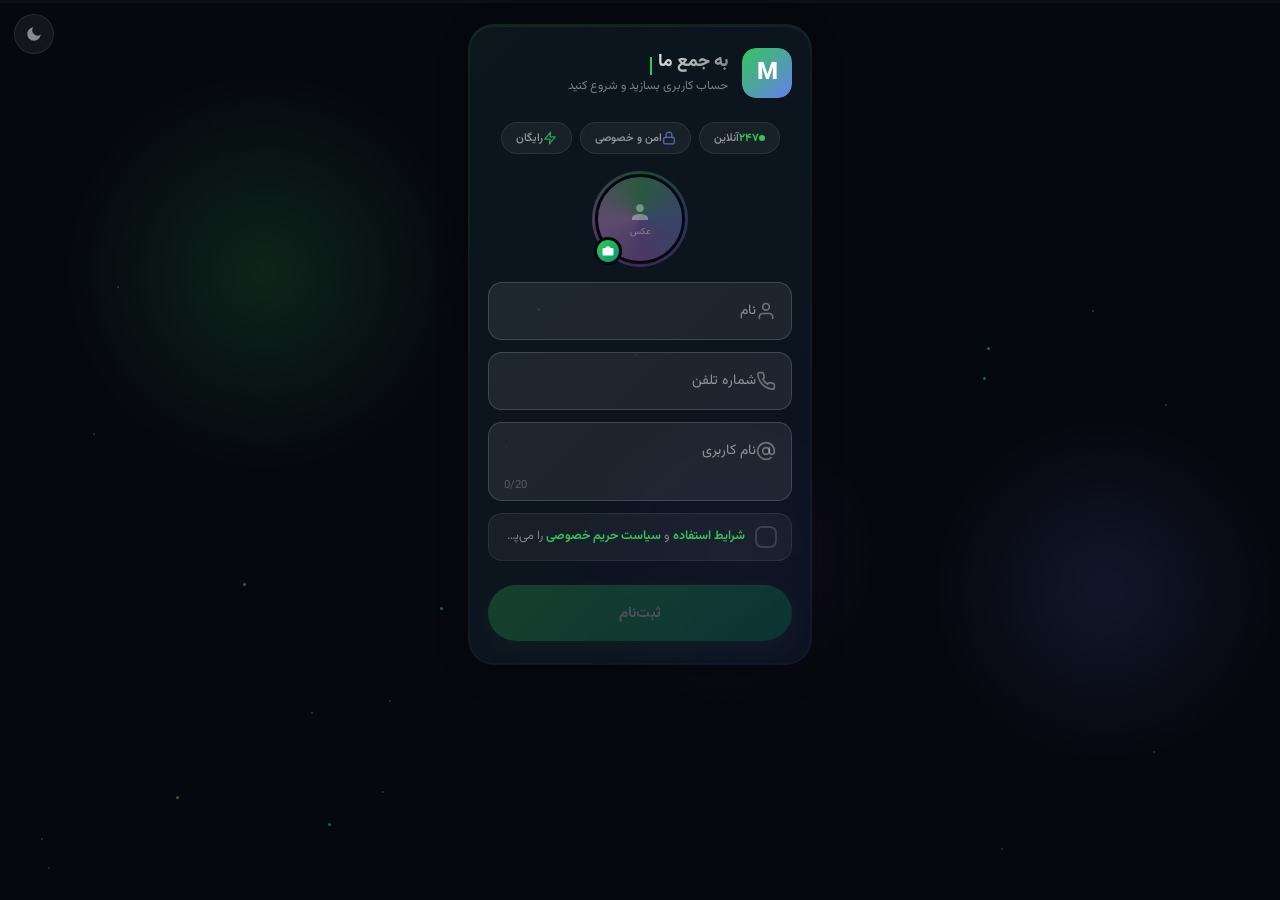
==== register.html @ 2b6b3528 "Update register.html" ====
<!DOCTYPE html>
<html lang="fa" dir="rtl">
<head>
<meta charset="UTF-8">
<meta name="viewport" content="width=device-width,initial-scale=1.0,viewport-fit=cover">
<meta name="theme-color" content="#06080f">
<meta name="description" content="Matcha - ثبت‌نام سریع و امن">
<title>Matcha</title>
<link rel="preconnect" href="https://fonts.googleapis.com">
<link rel="preconnect" href="https://fonts.gstatic.com" crossorigin>
<link href="https://fonts.googleapis.com/css2?family=Vazirmatn:wght@100..900&display=swap" rel="stylesheet">
<style>
*{margin:0;padding:0;box-sizing:border-box;-webkit-tap-highlight-color:transparent}
:root{
--bg:#06080f;--bg2:rgba(10,15,28,.7);
--text:rgba(255,255,255,.92);--text-muted:rgba(255,255,255,.45);--text-dim:rgba(255,255,255,.35);
--field-bg:rgba(255,255,255,.08);--field-border:rgba(255,255,255,.15);
--label:rgba(255,255,255,.5);
--ic:rgba(255,255,255,.35);--terms-bg:rgba(255,255,255,.05);
--terms-border:rgba(255,255,255,.08);--uname-bg:rgba(52,199,89,.04);
--uname-border:rgba(52,199,89,.08);--counter:rgba(255,255,255,.25);
--badge-bg:rgba(255,255,255,.05);--badge-border:rgba(255,255,255,.08);
--badge-text:rgba(255,255,255,.55);--badge-hover:rgba(255,255,255,.1);
--badge-hover-border:rgba(255,255,255,.18);--badge-hover-text:rgba(255,255,255,.8);
--hdr-p:rgba(255,255,255,.45);--loader-bg:#06080f;
--loader-sub:rgba(255,255,255,.35);--loader-bar-bg:rgba(255,255,255,.05);
--ld-ring-a1:rgba(52,199,89,.5);--ld-ring-a2:rgba(52,199,89,.1);
--ld-ring-b1:rgba(102,126,234,.3);--ld-ring-b2:rgba(102,126,234,.06);
--ld-ring-c1:rgba(160,120,255,.15);--ld-ring-c2:rgba(160,120,255,.03);
--dot-bg:rgba(52,199,89,.4);--g1:rgba(52,199,89,.15);--g2:rgba(102,126,234,.12);--g3:rgba(175,82,222,.1);
--toggle-bg:rgba(255,255,255,.06);--toggle-border:rgba(255,255,255,.08);
}
html.light{
--bg:#f5f5f7;--bg2:rgba(255,255,255,.82);
--text:rgba(0,0,0,.88);--text-muted:rgba(0,0,0,.5);--text-dim:rgba(0,0,0,.4);
--field-bg:rgba(0,0,0,.03);--field-border:rgba(0,0,0,.1);
--label:rgba(0,0,0,.45);
--ic:rgba(0,0,0,.25);--terms-bg:rgba(0,0,0,.03);
--terms-border:rgba(0,0,0,.06);--uname-bg:rgba(52,199,89,.05);
--uname-border:rgba(52,199,89,.1);--counter:rgba(0,0,0,.2);
--badge-bg:rgba(0,0,0,.03);--badge-border:rgba(0,0,0,.06);
--badge-text:rgba(0,0,0,.5);--badge-hover:rgba(0,0,0,.05);
--badge-hover-border:rgba(0,0,0,.12);--badge-hover-text:rgba(0,0,0,.75);
--hdr-p:rgba(0,0,0,.4);--loader-bg:#f5f5f7;
--loader-sub:rgba(0,0,0,.35);--loader-bar-bg:rgba(0,0,0,.05);
--ld-ring-a1:rgba(52,199,89,.4);--ld-ring-a2:rgba(52,199,89,.08);
--ld-ring-b1:rgba(102,126,234,.25);--ld-ring-b2:rgba(102,126,234,.05);
--ld-ring-c1:rgba(160,120,255,.12);--ld-ring-c2:rgba(160,120,255,.02);
--dot-bg:rgba(52,199,89,.35);--g1:rgba(52,199,89,.08);--g2:rgba(102,126,234,.06);--g3:rgba(175,82,222,.05);
--toggle-bg:rgba(0,0,0,.05);--toggle-border:rgba(0,0,0,.08);
}

/* ======================================================
   ✅ فیکس 1: dvh → vh (WebView ساپورت نمی‌کنه)
   ✅ فیکس 2: اضافه کردن فونت فارسی به‌عنوان fallback
   ====================================================== */
body{
  font-family:'Vazirmatn','Tahoma','Arial',sans-serif;
  color:var(--text);
  min-height:100vh;
  overflow-x:hidden;
  -webkit-font-smoothing:antialiased;
  background:var(--bg);
  transition:padding-bottom .3s,background .3s,color .3s;
}

@keyframes float{0%,100%{transform:translateY(0)}50%{transform:translateY(-8px)}}
@keyframes grad{0%{background-position:0% 50%}50%{background-position:100% 50%}100%{background-position:0% 50%}}
@keyframes shine{0%{left:-100%}100%{left:200%}}
@keyframes up{from{opacity:0;transform:translateY(14px)}to{opacity:1;transform:translateY(0)}}
@keyframes slideRight{from{opacity:0;transform:translateX(-20px)}to{opacity:1;transform:translateX(0)}}
@keyframes ringS{to{transform:rotate(360deg)}}
@keyframes dotB{0%,80%,100%{transform:translateY(0);opacity:.3}40%{transform:translateY(-7px);opacity:1}}
@keyframes pShimmer{0%{background-position:0% 50%}100%{background-position:200% 50%}}
@keyframes checkPop{0%{transform:scale(0)}50%{transform:scale(1.2)}100%{transform:scale(1)}}
@keyframes badgePop{0%{opacity:0;transform:scale(.8)}100%{opacity:1;transform:scale(1)}}
@keyframes pF1{0%{transform:translate(0,0);opacity:0}15%{opacity:.7}85%{opacity:.7}100%{transform:translate(20px,-100px);opacity:0}}
@keyframes pF2{0%{transform:translate(0,0);opacity:0}15%{opacity:.6}85%{opacity:.6}100%{transform:translate(-25px,-90px);opacity:0}}
@keyframes pF3{0%{transform:translate(0,0);opacity:0}15%{opacity:.5}85%{opacity:.5}100%{transform:translate(15px,-110px);opacity:0}}
@keyframes btnPulse{0%{box-shadow:0 8px 24px rgba(52,199,89,.25),inset 0 1px 0 rgba(255,255,255,.12),0 0 0 0 rgba(52,199,89,.4)}70%{box-shadow:0 8px 24px rgba(52,199,89,.25),inset 0 1px 0 rgba(255,255,255,.12),0 0 0 10px rgba(52,199,89,0)}100%{box-shadow:0 8px 24px rgba(52,199,89,.25),inset 0 1px 0 rgba(255,255,255,.12),0 0 0 0 rgba(52,199,89,0)}}
.btn-main.pulse{animation:btnPulse 1.5s ease-in-out 3}
@keyframes borderGlow{0%{background-position:0% 50%}50%{background-position:100% 50%}100%{background-position:0% 50%}}
@keyframes cardIn{from{opacity:0;transform:translateY(24px)}to{opacity:1;transform:translateY(0)}}
@keyframes pulse{0%,100%{opacity:1;transform:scale(1)}50%{opacity:.5;transform:scale(1.3)}}
@keyframes shake{0%,100%{transform:translateX(0)}20%{transform:translateX(-5px)}40%{transform:translateX(5px)}60%{transform:translateX(-3px)}80%{transform:translateX(3px)}}
@keyframes blink{50%{opacity:0}}

/* ======================================================
   ✅ فیکس 3: inset → top/right/bottom/left
   ====================================================== */
.bg{position:fixed;top:0;right:0;bottom:0;left:0;z-index:0;background:var(--bg);transition:background .3s}
.bg-g1{position:absolute;width:400px;height:400px;border-radius:50%;background:radial-gradient(circle,var(--g1),transparent 70%);top:8%;left:5%;animation:float 8s ease-in-out infinite;transition:background .3s}
.bg-g2{position:absolute;width:350px;height:350px;border-radius:50%;background:radial-gradient(circle,var(--g2),transparent 70%);bottom:15%;right:0;animation:float 10s ease-in-out infinite 2s;transition:background .3s}
.bg-g3{position:absolute;width:300px;height:300px;border-radius:50%;background:radial-gradient(circle,var(--g3),transparent 70%);top:45%;left:45%;animation:float 12s ease-in-out infinite 4s;transition:background .3s}

.px{position:fixed;top:0;right:0;bottom:0;left:0;z-index:0;overflow:hidden;pointer-events:none}
.pp{position:absolute;border-radius:50%;-webkit-will-change:transform,opacity;will-change:transform,opacity}
.pp.a{background:rgba(52,199,89,.5);width:3px;height:3px}
.pp.b{background:rgba(102,126,234,.4);width:2px;height:2px}
.pp.c{background:rgba(175,82,222,.35);width:2px;height:2px}
.pp:nth-child(3n+1){animation:pF1 6s ease-in-out infinite}
.pp:nth-child(3n+2){animation:pF2 7s ease-in-out infinite}
.pp:nth-child(3n){animation:pF3 8s ease-in-out infinite}
html.light .pp.a{background:rgba(52,199,89,.25)}
html.light .pp.b{background:rgba(102,126,234,.2)}
html.light .pp.c{background:rgba(175,82,222,.18)}

.prog{position:fixed;top:0;left:0;right:0;height:3px;background:rgba(255,255,255,.03);z-index:1000}
html.light .prog{background:rgba(0,0,0,.04)}
.prog-fill{height:100%;background:linear-gradient(90deg,#34c759,#667eea,#34c759);background-size:200% 100%;animation:pShimmer 2s linear infinite;border-radius:0 2px 2px 0;transition:width .4s ease;width:0}

.theme-toggle{position:fixed;top:14px;left:14px;z-index:50;width:40px;height:40px;border-radius:50%;background:var(--toggle-bg);border:1px solid var(--toggle-border);display:-webkit-flex;display:flex;-webkit-align-items:center;align-items:center;-webkit-justify-content:center;justify-content:center;cursor:pointer;transition:all .3s}
.theme-toggle:hover{background:var(--badge-hover);transform:scale(1.05)}
.theme-toggle:active{transform:scale(.95)}
.theme-toggle svg{width:18px;height:18px}
.theme-toggle .ic-moon{display:block;fill:rgba(255,255,255,.5)}
.theme-toggle .ic-sun{display:none;fill:rgba(0,0,0,.5)}
html.light .theme-toggle .ic-moon{display:none}
html.light .theme-toggle .ic-sun{display:block}

.wrap{position:relative;z-index:1;max-width:380px;margin:0 auto;padding:24px 18px 24px}

.card-glow{position:relative;padding:2px;border-radius:26px;background:linear-gradient(135deg,rgba(52,199,89,.2),rgba(102,126,234,.15),rgba(175,82,222,.12),rgba(52,199,89,.2));background-size:300% 300%;animation:borderGlow 6s ease infinite,cardIn .6s ease .15s both;transition:filter .3s}
html.light .card-glow{filter:saturate(.6)}
.card-inner{background:var(--bg2);border-radius:24px;padding:22px 18px;box-shadow:0 8px 32px rgba(0,0,0,.3),inset 0 1px 0 rgba(255,255,255,.06);position:relative;transition:background .3s,box-shadow .3s}
html.light .card-inner{box-shadow:0 4px 24px rgba(0,0,0,.06),inset 0 1px 0 rgba(255,255,255,.5)}

/* ======================================================
   ✅ فیکس 4: gap → margin در card-hdr
   ====================================================== */
.card-hdr{display:-webkit-flex;display:flex;-webkit-align-items:center;align-items:center;margin-bottom:20px;animation:slideRight .5s ease both}
.card-hdr-ic{position:relative;width:50px;height:50px;-webkit-flex-shrink:0;flex-shrink:0;animation:float 4s ease-in-out infinite;margin-left:14px}
.card-hdr-img{width:50px;height:50px;border-radius:14px;overflow:hidden}
.card-hdr-img img{width:100%;height:100%;object-fit:contain;display:block}
.card-hdr-txt{min-width:0;-webkit-flex:1;flex:1}
.card-hdr-txt h1{font-size:1.1rem;font-weight:800;line-height:1.4;margin-bottom:2px;min-height:1.5em}
#typewriter{background:linear-gradient(135deg,var(--text),var(--text-muted));-webkit-background-clip:text;-webkit-text-fill-color:transparent;background-clip:text}
#cursor{display:inline-block;width:2px;height:1em;background:#34c759;margin-right:2px;vertical-align:text-bottom;animation:blink 1s step-end infinite}
.card-hdr-txt p{font-size:.76rem;color:var(--hdr-p);line-height:1.5;transition:color .3s}

/* ======================================================
   ✅ فیکس 5: gap → margin در attract badges
   ====================================================== */
.attract{display:-webkit-flex;display:flex;-webkit-justify-content:center;justify-content:center;-webkit-flex-wrap:wrap;flex-wrap:wrap;margin-bottom:16px;animation:up .4s ease .1s both}
.atr-badge{display:-webkit-inline-flex;display:inline-flex;-webkit-align-items:center;align-items:center;height:32px;padding:0 14px;background:var(--badge-bg);border:1px solid var(--badge-border);border-radius:20px;font-size:.7rem;color:var(--badge-text);font-weight:500;animation:badgePop .4s ease both;transition:all .25s;cursor:default;white-space:nowrap;margin:4px}
.atr-badge:nth-child(1){animation-delay:.15s}
.atr-badge:nth-child(2){animation-delay:.25s}
.atr-badge:nth-child(3){animation-delay:.35s}
.atr-badge svg{width:14px;height:14px;-webkit-flex-shrink:0;flex-shrink:0;transition:filter .25s}
.atr-badge:hover{background:var(--badge-hover);border-color:var(--badge-hover-border);color:var(--badge-hover-text)}
.atr-badge.badge-green:hover{border-color:rgba(52,199,89,.3);box-shadow:0 2px 14px rgba(52,199,89,.08)}
.atr-badge.badge-blue:hover{border-color:rgba(102,126,234,.3);box-shadow:0 2px 14px rgba(102,126,234,.08)}
.atr-badge:hover svg{-webkit-filter:brightness(1.3);filter:brightness(1.3)}
.online-dot{width:6px;height:6px;border-radius:50%;background:#34c759;-webkit-flex-shrink:0;flex-shrink:0;animation:pulse 2s ease-in-out infinite}
.online-count{color:#34c759;font-weight:700}

.av-sec{display:-webkit-flex;display:flex;-webkit-flex-direction:column;flex-direction:column;-webkit-align-items:center;align-items:center;margin-bottom:18px}
.av-wrap{position:relative;width:90px;height:90px}
.av-ring{position:absolute;inset:-3px;border-radius:50%;background:conic-gradient(from 0deg,#34c759,#667eea,#af52de,#f093fb,#34c759);background-size:100% 100%;animation:grad 4s ease infinite;opacity:.3;transition:opacity .3s;top:-3px;right:-3px;bottom:-3px;left:-3px}
.av-wrap:hover .av-ring{opacity:.7}
.av-circle{width:90px;height:90px;border-radius:50%;overflow:hidden;background:var(--field-bg);position:relative;z-index:1;display:-webkit-flex;display:flex;-webkit-align-items:center;align-items:center;-webkit-justify-content:center;justify-content:center;border:3px solid var(--bg);cursor:pointer;transition:box-shadow .3s,border-color .3s}
.av-circle:hover{box-shadow:0 6px 20px rgba(52,199,89,.15),0 0 30px rgba(102,126,234,.08)}
.av-circle img{width:100%;height:100%;object-fit:cover;display:none}
.av-circle img.show{display:block}
.av-placeholder{display:-webkit-flex;display:flex;-webkit-flex-direction:column;flex-direction:column;-webkit-align-items:center;align-items:center}
.av-placeholder svg{width:24px;height:24px;fill:var(--ic)}
.av-placeholder span{font-size:.58rem;color:var(--ic)}
.av-letter{width:100%;height:100%;display:none;-webkit-align-items:center;align-items:center;-webkit-justify-content:center;justify-content:center;font-size:2rem;font-weight:800;color:#fff;background:linear-gradient(135deg,#34c759,#667eea)}
.av-letter.show{display:-webkit-flex;display:flex}
.av-cam{position:absolute;bottom:-1px;left:-1px;width:28px;height:28px;background:linear-gradient(135deg,#34c759,#059669);border:3px solid var(--bg);border-radius:50%;display:-webkit-flex;display:flex;-webkit-align-items:center;align-items:center;-webkit-justify-content:center;justify-content:center;z-index:2;cursor:pointer;transition:border-color .3s}
.av-cam svg{width:12px;height:12px;fill:#fff}

/* ======================================================
   ✅ فیکس 6: gap → margin در fields
   ====================================================== */
.fields{display:-webkit-flex;display:flex;-webkit-flex-direction:column;flex-direction:column}
.field-box{display:-webkit-flex;display:flex;-webkit-flex-wrap:wrap;flex-wrap:wrap;-webkit-align-items:center;align-items:center;background:var(--field-bg);border:1.5px solid var(--field-border);border-radius:14px;padding:6px 15px;transition:border-color .2s,box-shadow .2s,background .3s;margin-bottom:12px}
.field-box:last-child{margin-bottom:0}
.field-box:focus-within{border-color:rgba(52,199,89,.5);box-shadow:inset 0 1px 0 rgba(255,255,255,.06),0 0 0 3px rgba(52,199,89,.1)}
.field-box.has-error{border-color:rgba(255,59,48,.5);box-shadow:0 0 0 3px rgba(255,59,48,.08)}
.field-box.verified{border-color:rgba(52,199,89,.45);box-shadow:0 0 0 3px rgba(52,199,89,.06)}
.field-box.shake{animation:shake .4s ease}
.field-ic{width:20px;height:20px;stroke:var(--ic);fill:none;stroke-width:2;stroke-linecap:round;stroke-linejoin:round;-webkit-flex-shrink:0;flex-shrink:0;transition:stroke .2s}
.field-box:focus-within .field-ic,.uname-wrap:focus-within .field-ic{stroke:rgba(52,199,89,.7)}
.field-box.verified .field-ic,.uname-wrap.verified .field-ic{stroke:#34c759}
.field-box.has-error .field-ic,.uname-wrap.has-error .field-ic{stroke:rgba(255,59,48,.7)}

.fl-wrap{-webkit-flex:1;flex:1;position:relative;min-width:0}
.fl-wrap input{width:100%;background:transparent;border:none;outline:none;font-size:.95rem;font-family:inherit;color:var(--text);padding:14px 0 6px;transition:color .3s}
.fl-wrap input::placeholder{color:transparent}
.fl-wrap label{position:absolute;right:0;top:50%;transform:translateY(-50%);font-size:.88rem;color:var(--label);pointer-events:none;transition:all .25s cubic-bezier(.4,0,.2,1);white-space:nowrap}
.fl-wrap.fl-up label{top:4px;transform:translateY(0);font-size:.65rem;color:rgba(52,199,89,.7);font-weight:600;letter-spacing:.3px}
.field-box.has-error .fl-wrap.fl-up label{color:rgba(255,69,58,.7)}
.fl-wrap input[type=tel]{direction:ltr;text-align:left;font-variant-numeric:tabular-nums;letter-spacing:.4px}
.msg-err{-webkit-flex-basis:100%;flex-basis:100%;font-size:.72rem;margin-top:4px;font-weight:500;color:#ff453a;display:none}
.msg-err.show{display:block}

.uname-wrap{display:-webkit-flex;display:flex;-webkit-flex-wrap:wrap;flex-wrap:wrap;-webkit-align-items:center;align-items:center;background:var(--field-bg);border:1.5px solid var(--field-border);border-radius:14px;padding:6px 15px;transition:border-color .2s,box-shadow .2s,background .3s;margin-bottom:12px}
.uname-wrap:focus-within{border-color:rgba(52,199,89,.5);box-shadow:inset 0 1px 0 rgba(255,255,255,.06),0 0 0 3px rgba(52,199,89,.1)}
.uname-wrap.has-error{border-color:rgba(255,59,48,.5);box-shadow:0 0 0 3px rgba(255,59,48,.08)}
.uname-wrap.verified{border-color:rgba(52,199,89,.45);box-shadow:0 0 0 3px rgba(52,199,89,.06)}
.uname-wrap.shake{animation:shake .4s ease}
.uname-wrap .fl-wrap input{direction:ltr;text-align:left}
.uname-status{width:20px;height:20px;-webkit-flex-shrink:0;flex-shrink:0;display:-webkit-flex;display:flex;-webkit-align-items:center;align-items:center;-webkit-justify-content:center;justify-content:center;opacity:0;transition:opacity .2s}
.uname-status.show{opacity:1}
.uname-status svg{width:16px;height:16px;fill:none;stroke-width:2.5;stroke-linecap:round;stroke-linejoin:round}
.uname-status.ok svg{stroke:#34c759}
.uname-status.err svg{stroke:#ff453a}
.uname-msg{-webkit-flex-basis:100%;flex-basis:100%;font-size:.72rem;margin-top:4px;font-weight:500;display:none;padding:0 2px}
.uname-msg.show{display:block}
.uname-msg.error{color:#ff453a}
.uname-msg.success{color:#34c759}
.uname-preview{-webkit-flex-basis:100%;flex-basis:100%;display:none;-webkit-align-items:center;align-items:center;margin-top:8px;padding:8px 12px;background:var(--uname-bg);border:1px solid var(--uname-border);border-radius:10px;direction:ltr;-webkit-justify-content:flex-start;justify-content:flex-start;cursor:pointer;transition:background .2s}
.uname-preview.show{display:-webkit-flex;display:flex}
.uname-preview:hover{background:rgba(52,199,89,.1)}
.uname-preview-at{font-size:.88rem;color:#34c759;font-weight:700}
.uname-preview-val{font-size:.88rem;color:var(--text-muted);font-weight:400}
.uname-counter{-webkit-flex-basis:100%;flex-basis:100%;font-size:.7rem;color:var(--counter);text-align:left;direction:ltr;margin-top:4px}

.terms{display:-webkit-flex;display:flex;-webkit-align-items:center;align-items:center;padding:12px 14px;background:var(--terms-bg);border-radius:14px;border:1px solid var(--terms-border);cursor:pointer;transition:all .2s;margin-bottom:12px}
.terms:hover{background:var(--badge-hover)}
.terms-check{width:22px;height:22px;border-radius:7px;border:2px solid var(--field-border);-webkit-flex-shrink:0;flex-shrink:0;display:-webkit-flex;display:flex;-webkit-align-items:center;align-items:center;-webkit-justify-content:center;justify-content:center;transition:all .2s;margin-left:10px}
.terms-check.on{background:#34c759;border-color:#34c759;animation:checkPop .3s ease}
.terms-check svg{width:13px;height:13px;stroke:#fff;fill:none;stroke-width:3;opacity:0;transform:scale(0);transition:all .2s}
.terms-check.on svg{opacity:1;transform:scale(1)}
.terms-txt{font-size:.78rem;color:var(--text-muted);line-height:1.6;white-space:nowrap;overflow:hidden;text-overflow:ellipsis}
.terms-txt a{color:#34c759;text-decoration:none;font-weight:600}

.btn-main{width:100%;padding:16px;background:linear-gradient(135deg,#34c759,#059669);color:#fff;border:none;border-radius:28px;font-family:inherit;font-weight:700;font-size:.95rem;cursor:pointer;transition:transform .2s;position:relative;overflow:hidden;letter-spacing:.2px;box-shadow:0 8px 24px rgba(52,199,89,.25),inset 0 1px 0 rgba(255,255,255,.12)}
.btn-main::after{content:'';position:absolute;top:0;width:50%;height:100%;background:linear-gradient(90deg,transparent,rgba(255,255,255,.12),transparent);animation:shine 2s ease-in-out infinite;transform:skewX(-15deg)}
.btn-main:active{transform:scale(.97)}
.btn-main:disabled{opacity:.25;cursor:not-allowed;transform:none}
.btn-main:disabled::after{display:none}
.btn-main:disabled.pulse{animation:none}

/* ✅ فیکس 7: inset → top/right/bottom/left در loader */
.loader{position:fixed;top:0;right:0;bottom:0;left:0;z-index:100;display:none;-webkit-align-items:center;align-items:center;-webkit-justify-content:center;justify-content:center;-webkit-flex-direction:column;flex-direction:column;background:var(--loader-bg);overflow:hidden;transition:background .3s}
.loader.show{display:-webkit-flex;display:flex}
.ld-icon{position:relative;width:78px;height:78px;margin-bottom:18px}
.ld-ring{position:absolute;border-radius:50%;border:2px solid transparent;-webkit-will-change:transform;will-change:transform}
.ld-ring.a{top:-12px;right:-12px;bottom:-12px;left:-12px;border-top-color:var(--ld-ring-a1);border-right-color:var(--ld-ring-a2);animation:ringS 3s linear infinite}
.ld-ring.b{top:-22px;right:-22px;bottom:-22px;left:-22px;border-bottom-color:var(--ld-ring-b1);border-left-color:var(--ld-ring-b2);animation:ringS 4s linear infinite reverse}
.ld-ring.c{top:-32px;right:-32px;bottom:-32px;left:-32px;border-top-color:var(--ld-ring-c1);border-right-color:var(--ld-ring-c2);animation:ringS 5s linear infinite}
.ld-img{width:78px;height:78px;overflow:hidden;position:relative;z-index:2;animation:float 3s ease-in-out infinite}
.ld-img img{width:100%;height:100%;object-fit:contain;display:block}
.ld-title{color:var(--text);font-size:.9rem;font-weight:600;margin-bottom:4px;animation:up .4s ease .3s both}
.ld-sub{color:var(--loader-sub);font-size:.72rem;animation:up .4s ease .5s both;margin-bottom:18px}
.ld-prog{width:140px;height:3px;background:var(--loader-bar-bg);border-radius:3px;overflow:hidden;animation:up .4s ease .7s both}
.ld-bar{height:100%;border-radius:3px;background:linear-gradient(90deg,#34c759,#667eea,#af52de);background-size:200% 100%;width:0;transition:width 2.5s cubic-bezier(.4,0,.2,1)}
.ld-dots{display:-webkit-flex;display:flex;margin-top:14px;animation:up .4s ease .9s both}
.ld-dots span{width:5px;height:5px;border-radius:50%;background:var(--dot-bg);animation:dotB 1.4s ease-in-out infinite;margin:0 2px}
.ld-dots span:nth-child(2){animation-delay:.2s}
.ld-dots span:nth-child(3){animation-delay:.4s}

.toast{position:fixed;top:16px;left:50%;transform:translate(-50%,-130%);padding:12px 20px;border-radius:16px;font-size:.82rem;font-weight:600;z-index:200;pointer-events:none;transition:all .35s cubic-bezier(.68,-.55,.265,1.55);opacity:0;box-shadow:0 6px 20px rgba(0,0,0,.2)}
.toast.show{transform:translate(-50%,0);opacity:1}
.toast.s{background:#34c759;color:#fff}
.toast.e{background:#ff453a;color:#fff}

/* ✅ فیکس: جلوگیری از overflow در WebView */
html,body{overflow-x:hidden;width:100%}

/* ✅ فیکس: اندازه تصاویر در صفحه‌های کوچک */
@media(max-width:380px){
  .card-inner{padding:18px 14px}
  .card-hdr-txt h1{font-size:1rem}
  .atr-badge{font-size:.65rem;padding:0 10px;height:28px}
}
</style>
</head>
<body>

<div class="bg"><div class="bg-g1"></div><div class="bg-g2"></div><div class="bg-g3"></div></div>
<div class="px" id="px"></div>
<div class="prog"><div class="prog-fill" id="progFill"></div></div>

<div class="theme-toggle" id="themeToggle" title="تغییر تم">
<svg class="ic-moon" viewBox="0 0 24 24" width="18" height="18"><path d="M21 12.79A9 9 0 1111.21 3a7 7 0 009.79 9.79z"/></svg>
<svg class="ic-sun" viewBox="0 0 24 24" width="18" height="18"><circle cx="12" cy="12" r="5"/><line x1="12" y1="1" x2="12" y2="3" stroke="currentColor" stroke-width="2" stroke-linecap="round"/><line x1="12" y1="21" x2="12" y2="23" stroke="currentColor" stroke-width="2" stroke-linecap="round"/><line x1="4.22" y1="4.22" x2="5.64" y2="5.64" stroke="currentColor" stroke-width="2" stroke-linecap="round"/><line x1="18.36" y1="18.36" x2="19.78" y2="19.78" stroke="currentColor" stroke-width="2" stroke-linecap="round"/><line x1="1" y1="12" x2="3" y2="12" stroke="currentColor" stroke-width="2" stroke-linecap="round"/><line x1="21" y1="12" x2="23" y2="12" stroke="currentColor" stroke-width="2" stroke-linecap="round"/><line x1="4.22" y1="19.78" x2="5.64" y2="18.36" stroke="currentColor" stroke-width="2" stroke-linecap="round"/><line x1="18.36" y1="5.64" x2="19.78" y2="4.22" stroke="currentColor" stroke-width="2" stroke-linecap="round"/></svg>
</div>

<div class="wrap" id="wrap">
<div class="card-glow"><div class="card-inner">

<div class="card-hdr">
<div class="card-hdr-ic"><div class="card-hdr-img">
  <!-- ✅ فیکس 8: onerror برای تصویر -->
  <img src="https://i.ibb.co/TMgrGFTQ/1234.png" alt="" onerror="this.style.display='none';this.parentElement.innerHTML='<div style=\'width:50px;height:50px;border-radius:14px;background:linear-gradient(135deg,#34c759,#667eea);display:flex;align-items:center;justify-content:center;font-size:24px;color:#fff;font-weight:800\'>M</div>'">
</div></div>
<div class="card-hdr-txt">
<h1><span id="typewriter"></span><span id="cursor"></span></h1>
<p id="rotatingSub">حساب کاربری بسازید و شروع کنید</p>
</div>
</div>

<div class="attract">
<div class="atr-badge badge-green"><span class="online-dot"></span><span class="online-count" id="onlineCount">۲۴۷</span> آنلاین</div>
<div class="atr-badge badge-blue"><svg viewBox="0 0 24 24" fill="none" stroke="rgba(102,126,234,.8)" stroke-width="2" stroke-linecap="round" stroke-linejoin="round"><rect x="3" y="11" width="18" height="11" rx="2" ry="2"/><path d="M7 11V7a5 5 0 0110 0v4"/></svg>امن و خصوصی</div>
<div class="atr-badge badge-green"><svg viewBox="0 0 24 24" fill="none" stroke="rgba(52,199,89,.8)" stroke-width="2" stroke-linecap="round" stroke-linejoin="round"><polygon points="13 2 3 14 12 14 11 22 21 10 12 10 13 2"/></svg>رایگان</div>
</div>

<div class="av-sec">
<div class="av-wrap" id="avBox">
<div class="av-ring"></div>
<div class="av-circle">
<div class="av-placeholder" id="avPh"><svg viewBox="0 0 24 24"><path d="M12 12c2.21 0 4-1.79 4-4s-1.79-4-4-4-4 1.79-4 4 1.79 4 4 4zm0 2c-2.67 0-8 1.34-8 4v2h16v-2c0-2.66-5.33-4-8-4z"/></svg><span>عکس</span></div>
<div class="av-letter" id="avLetter"></div>
<img id="avImg" alt="">
</div>
<div class="av-cam" id="avCam"><svg viewBox="0 0 24 24"><path d="M23 19a2 2 0 01-2 2H3a2 2 0 01-2-2V8a2 2 0 012-2h4l2-3h6l2 3h4a2 2 0 012 2z"/><circle cx="12" cy="13" r="4"/></svg></div>
</div>
</div>
<input type="file" id="avIn" accept="image/*" style="display:none">

<div class="fields">
<div class="field-box" id="fName">
<svg class="field-ic" viewBox="0 0 24 24"><path d="M20 21v-2a4 4 0 00-4-4H8a4 4 0 00-4 4v2"/><circle cx="12" cy="7" r="4"/></svg>
<div class="fl-wrap"><input type="text" id="iName" autocomplete="off" maxlength="30"><label>نام</label></div>
<div class="msg-err" id="eName"></div>
</div>

<div class="field-box" id="fPhone">
<svg class="field-ic" viewBox="0 0 24 24"><path d="M22 16.92v3a2 2 0 01-2.18 2 19.79 19.79 0 01-8.63-3.07 19.5 19.5 0 01-6-6 19.79 19.79 0 01-3.07-8.67A2 2 0 014.11 2h3a2 2 0 012 1.72c.127.96.361 1.903.7 2.81a2 2 0 01-.45 2.11L8.09 9.91a16 16 0 006 6l1.27-1.27a2 2 0 012.11-.45c.907.339 1.85.573 2.81.7A2 2 0 0122 16.92z"/></svg>
<div class="fl-wrap"><input type="tel" id="iPhone" maxlength="11" inputmode="numeric" autocomplete="off"><label>شماره تلفن</label></div>
<div class="msg-err" id="ePhone"></div>
</div>

<div class="uname-wrap" id="fUname">
<svg class="field-ic" viewBox="0 0 24 24"><circle cx="12" cy="12" r="4"/><path d="M16 8v5a3 3 0 006 0v-1a10 10 0 10-3.92 7.94"/></svg>
<div class="fl-wrap"><input type="text" id="iUname" autocomplete="off" maxlength="20" dir="ltr"><label>نام کاربری</label></div>
<span class="uname-status" id="uStatus"></span>
<div class="uname-msg" id="uMsg"></div>
<div class="uname-preview" id="atPreview"><span class="uname-preview-at">@</span><span class="uname-preview-val" id="atVal"></span></div>
<div class="uname-counter" id="uCnt">0/20</div>
</div>

<div class="terms" id="termsBox">
<div class="terms-check" id="termsChk"><svg viewBox="0 0 24 24"><polyline points="20 6 9 17 4 12"/></svg></div>
<div class="terms-txt"><a href="#" onclick="return false">شرایط استفاده</a> و <a href="#" onclick="return false">سیاست حریم خصوصی</a> را می‌پذیرم</div>
</div>
</div>

<button class="btn-main" id="btnReg" disabled style="margin-top:12px">ثبت‌نام</button>
</div></div>
</div>

<div class="loader" id="loader">
<div class="ld-icon"><div class="ld-ring a"></div><div class="ld-ring b"></div><div class="ld-ring c"></div><div class="ld-img">
  <img src="https://i.ibb.co/TMgrGFTQ/1234.png" alt="" onerror="this.src='data:image/svg+xml,<svg xmlns=%22http://www.w3.org/2000/svg%22 viewBox=%220 0 100 100%22><rect fill=%22%2334c759%22 width=%22100%22 height=%22100%22 rx=%2220%22/><text x=%2250%22 y=%2265%22 text-anchor=%22middle%22 fill=%22white%22 font-size=%2248%22 font-weight=%22bold%22>M</text></svg>'">
</div></div>
<div class="ld-title">خوش آمدید</div>
<div class="ld-sub" id="ldSub">در حال آماده‌سازی...</div>
<div class="ld-prog"><div class="ld-bar" id="ldBar"></div></div>
<div class="ld-dots"><span></span><span></span><span></span></div>
</div>

<div class="toast" id="toast"><span id="toastTx"></span></div>

<script>
function el(id){return document.getElementById(id)}

/* ===== تم ===== */
(function(){
var saved=localStorage.getItem('theme');
if(saved==='light'){document.documentElement.classList.add('light')}
el('themeToggle').addEventListener('click',function(){
var isLight=document.documentElement.classList.toggle('light');
localStorage.setItem('theme',isLight?'light':'dark');
document.querySelector('meta[name="theme-color"]').setAttribute('content',isLight?'#f5f5f7':'#06080f');
playClick();
});
})();

/* ===== کیبورد ===== */
(function(){
  var vp=window.visualViewport;
  if(vp){
    vp.addEventListener('resize',function(){
      var kh=window.innerHeight-vp.height;
      document.body.style.paddingBottom=kh>50?kh+'px':'';
    });
  }
  /* ✅ فیکس: fallback اگر visualViewport نباشد */
  if(!vp){
    window.addEventListener('resize',function(){
      document.body.style.paddingBottom='';
    });
  }
})();

/* ===== تایپ ===== */
(function(){var text='به جمع ما بپیوندید';var i=0;var tw=el('typewriter');var cur=el('cursor');function type(){if(i<text.length){tw.textContent+=text.charAt(i);i++;setTimeout(type,80)}else{setTimeout(function(){cur.style.display='none'},1500)}}setTimeout(type,300)})();

/* ===== زیرنویس ===== */
(function(){var subs=['حساب کاربری بسازید و شروع کنید','رایگان، امن و کاملاً خصوصی','به جمع هزاران کاربر بپیوندید'];var idx=0;var sub=el('rotatingSub');setInterval(function(){sub.style.opacity='0';sub.style.transform='translateY(-6px)';setTimeout(function(){idx=(idx+1)%subs.length;sub.textContent=subs[idx];sub.style.opacity='1';sub.style.transform='translateY(0)'},300)},4000)})();

/* ===== آنلاین ===== */
(function(){var c=247;var e=el('onlineCount');function tp(n){return String(n).replace(/0/g,'۰').replace(/1/g,'۱').replace(/2/g,'۲').replace(/3/g,'۳').replace(/4/g,'۴').replace(/5/g,'۵').replace(/6/g,'۶').replace(/7/g,'۷').replace(/8/g,'۸').replace(/9/g,'۹')};e.textContent=tp(c);setInterval(function(){c+=Math.floor(Math.random()*5)-2;if(c<200)c=200;if(c>350)c=350;e.textContent=tp(c)},4000)})();

/* ===== صدا ===== */
var audioCtx=null;
function initAudio(){if(!audioCtx)try{audioCtx=new(window.AudioContext||window.webkitAudioContext)}catch(e){}}
function playClick(){
  try{
    initAudio();
    if(!audioCtx)return;
    var o=audioCtx.createOscillator(),g=audioCtx.createGain();
    o.connect(g);g.connect(audioCtx.destination);
    o.frequency.value=800;o.type='sine';
    g.gain.setValueAtTime(.05,audioCtx.currentTime);
    g.gain.exponentialRampToValueAtTime(.001,audioCtx.currentTime+.08);
    o.start();o.stop(audioCtx.currentTime+.08);
  }catch(e){}
}
function playError(){
  try{
    initAudio();
    if(!audioCtx)return;
    var o=audioCtx.createOscillator(),g=audioCtx.createGain();
    o.connect(g);g.connect(audioCtx.destination);
    o.frequency.value=250;o.type='square';
    g.gain.setValueAtTime(.04,audioCtx.currentTime);
    g.gain.exponentialRampToValueAtTime(.001,audioCtx.currentTime+.2);
    o.start();o.stop(audioCtx.currentTime+.2);
  }catch(e){}
}
function playSuccess(){
  try{
    initAudio();
    if(!audioCtx)return;
    [[523,.1],[659,.1],[784,.15],[1047,.25]].forEach(function(n,i){
      var o=audioCtx.createOscillator(),g=audioCtx.createGain();
      o.connect(g);g.connect(audioCtx.destination);
      o.frequency.value=n[0];o.type='sine';
      var t=audioCtx.currentTime+i*.12;
      g.gain.setValueAtTime(.07,t);
      g.gain.exponentialRampToValueAtTime(.001,t+n[1]);
      o.start(t);o.stop(t+n[1]);
    });
  }catch(e){}
}

/* ===== لرزش ===== */
function shakeField(box){box.classList.remove('shake');void box.offsetWidth;box.classList.add('shake')}

/* ===== لیبل شناور ===== */
function updateFloating(){var ws=document.querySelectorAll('.fl-wrap');for(var i=0;i<ws.length;i++){var inp=ws[i].querySelector('input');if(inp&&(inp.value.trim().length>0||inp===document.activeElement)){ws[i].classList.add('fl-up')}else{ws[i].classList.remove('fl-up')}}}

/* ===== ذرات ===== */
(function(){var c=el('px'),t=['a','b','c'];for(var i=0;i<20;i++){var d=document.createElement('div');d.className='pp '+t[i%3];d.style.left=Math.random()*100+'%';d.style.top=(30+Math.random()*70)+'%';d.style.animationDelay=(Math.random()*5)+'s';c.appendChild(d)}})();

/* ===== انیمیشن ورود ===== */
(function(){var f=el('wrap').querySelectorAll('.field-box,.uname-wrap,.terms');for(var i=0;i<f.length;i++){f[i].style.opacity='0';f[i].style.animation='up .4s ease '+(.3+.06*i)+'s forwards'}})();

/* ===== آواتار ===== */
var hasAvatar=false;
el('avBox').addEventListener('click',function(){el('avIn').click();playClick()});
el('avCam').addEventListener('click',function(e){e.stopPropagation();el('avIn').click();playClick()});
el('avIn').addEventListener('change',function(e){var f=e.target.files[0];if(!f)return;var r=new FileReader();r.onload=function(ev){
  /* ✅ فیکس: محدود کردن اندازه ذخیره آواتار در localStorage */
  var img=new Image();
  img.onload=function(){
    var canvas=document.createElement('canvas');
    var maxSize=200;
    var w=img.width,h=img.height;
    if(w>maxSize||h>maxSize){
      if(w>h){h=Math.round(h*maxSize/w);w=maxSize}else{w=Math.round(w*maxSize/h);h=maxSize}
    }
    canvas.width=w;canvas.height=h;
    canvas.getContext('2d').drawImage(img,0,0,w,h);
    var dataURL=canvas.toDataURL('image/jpeg',0.7);
    el('avImg').src=dataURL;
    el('avImg').classList.add('show');
    el('avPh').style.display='none';
    el('avLetter').classList.remove('show');
    hasAvatar=true;
    try{localStorage.setItem('uav',dataURL)}catch(ex){}
  };
  img.src=ev.target.result;
};r.readAsDataURL(f)});
function updateLetter(){if(hasAvatar)return;var n=el('iName').value.trim();if(n.length>0){el('avLetter').textContent=n.charAt(0).toUpperCase();el('avLetter').classList.add('show');el('avPh').style.display='none'}else{el('avLetter').classList.remove('show');el('avPh').style.display='flex'}}

/* ===== کپی ===== */
el('atPreview').addEventListener('click',function(){
  var u=el('atVal').textContent;if(!u)return;
  var t='@'+u;
  /* ✅ فیکس: fallback برای WebView بدون clipboard API */
  try{
    if(navigator.clipboard&&navigator.clipboard.writeText){
      navigator.clipboard.writeText(t).then(function(){toast('کپی شد!','s')}).catch(function(){
        fallbackCopy(t);
      });
    }else{
      fallbackCopy(t);
    }
  }catch(ex){
    fallbackCopy(t);
  }
  playClick();
});
function fallbackCopy(text){
  try{
    var ta=document.createElement('textarea');
    ta.value=text;
    ta.style.position='fixed';
    ta.style.left='-9999px';
    ta.style.top='-9999px';
    document.body.appendChild(ta);
    ta.focus();
    ta.select();
    ta.setSelectionRange(0,ta.value.length);
    document.execCommand('copy');
    document.body.removeChild(ta);
    toast('کپی شد!','s');
  }catch(ex){
    toast('کپی نشد','e');
  }
}

/* ===== لیبل شناور رویداد ===== */
(function(){var inputs=document.querySelectorAll('.fl-wrap input');for(var i=0;i<inputs.length;i++){inputs[i].addEventListener('focus',updateFloating);inputs[i].addEventListener('blur',updateFloating);inputs[i].addEventListener('input',updateFloating)}})();

/* ===== ذخیره خودکار ===== */
var takenNames=['admin','user','test','sara','ali','mohammad','reza','mehdi','hossein','fateme','zahra','maryam','matcha'];
var termsOK=false,unameTimer=null,prevBtnState=false;

function saveForm(){
  try{
    localStorage.setItem('draft_name',el('iName').value);
    localStorage.setItem('draft_phone',el('iPhone').value);
    localStorage.setItem('draft_uname',el('iUname').value);
  }catch(e){}
}
function loadForm(){
  try{
    var dn=localStorage.getItem('draft_name'),dp=localStorage.getItem('draft_phone'),du=localStorage.getItem('draft_uname');
    if(dn)el('iName').value=dn;
    if(dp)el('iPhone').value=dp;
    if(du)el('iUname').value=du;
    if(dn||dp||du){updateLetter();updateFloating();var v=el('iUname').value.trim();if(v.length>0){el('atPreview').classList.add('show');el('atVal').textContent=v}el('uCnt').textContent=el('iUname').value.length+'/20';validate()}
  }catch(e){}
}
loadForm();
function clearDraft(){try{localStorage.removeItem('draft_name');localStorage.removeItem('draft_phone');localStorage.removeItem('draft_uname')}catch(e){}}

/* ===== رویدادها ===== */
el('termsBox').addEventListener('click',function(){termsOK=!termsOK;el('termsChk').classList.toggle('on',termsOK);playClick();try{if(navigator.vibrate)navigator.vibrate(15)}catch(e){};validate()});
el('iName').addEventListener('input',function(){playClick();updateLetter();validate();saveForm()});
el('iPhone').addEventListener('input',function(){this.value=this.value.replace(/[^0-9]/g,'');playClick();validate();saveForm()});
el('iUname').addEventListener('input',function(){el('uCnt').textContent=this.value.length+'/20';var v=this.value.trim();if(v.length>0){el('atPreview').classList.add('show');el('atVal').textContent=v}else{el('atPreview').classList.remove('show')};playClick();validate();saveForm()});

/* ===== اعتبارسنجی ===== */
function validate(){
var ok=true;

var n=el('iName').value.trim(),fN=el('fName'),eN=el('eName');
fN.classList.remove('has-error');eN.classList.remove('show');
if(n.length>0&&n.length<2){eN.textContent='حداقل ۲ حرف';eN.classList.add('show');fN.classList.add('has-error');shakeField(fN);ok=false;playError()}

var ph=el('iPhone').value.trim(),fP=el('fPhone'),eP=el('ePhone');
fP.classList.remove('has-error','verified');eP.classList.remove('show');
if(ph.length>0&&!/^09/.test(ph)){eP.textContent='با ۰۹ شروع شود';eP.classList.add('show');fP.classList.add('has-error');shakeField(fP);ok=false}
else if(ph.length>0&&ph.length<11){eP.textContent='۱۱ رقم ('+ph.length+'/11)';eP.classList.add('show');fP.classList.add('has-error');ok=false}
else if(ph.length>=11&&!/^09\d{9}$/.test(ph)){eP.textContent='معتبر نیست';eP.classList.add('show');fP.classList.add('has-error');shakeField(fP);ok=false;playError()}
else if(/^09\d{9}$/.test(ph)){fP.classList.add('verified')}

var u=el('iUname').value.trim(),fU=el('fUname'),uMsg=el('uMsg'),uSt=el('uStatus');
fU.classList.remove('has-error','verified');uMsg.className='uname-msg';uMsg.textContent='';uSt.className='uname-status';
if(u.length===0){ok=false}
else if(u.length<3){uMsg.textContent='حداقل ۳ کاراکتر';uMsg.className='uname-msg error show';fU.classList.add('has-error');uSt.className='uname-status err show';uSt.innerHTML='<svg viewBox="0 0 24 24"><line x1="18" y1="6" x2="6" y2="18"/><line x1="6" y1="6" x2="18" y2="18"/></svg>';shakeField(fU);ok=false}
else if(!/^[a-z]/.test(u)){uMsg.textContent='با حرف کوچک شروع شود';uMsg.className='uname-msg error show';fU.classList.add('has-error');uSt.className='uname-status err show';uSt.innerHTML='<svg viewBox="0 0 24 24"><line x1="18" y1="6" x2="6" y2="18"/><line x1="6" y1="6" x2="18" y2="18"/></svg>';shakeField(fU);ok=false}
else if(!/^[a-z][a-z0-9_]*$/.test(u)){uMsg.textContent='فقط حروف کوچک و _';uMsg.className='uname-msg error show';fU.classList.add('has-error');uSt.className='uname-status err show';uSt.innerHTML='<svg viewBox="0 0 24 24"><line x1="18" y1="6" x2="6" y2="18"/><line x1="6" y1="6" x2="18" y2="18"/></svg>';shakeField(fU);ok=false}
else if(u.length>=3){ok=false;clearTimeout(unameTimer);unameTimer=setTimeout(function(){
if(takenNames.indexOf(u.toLowerCase())>-1||u.toLowerCase()===(localStorage.getItem('reg_uname')||'')){
uMsg.textContent='این نام قبلاً گرفته شده';uMsg.className='uname-msg error show';fU.classList.add('has-error');
uSt.className='uname-status err show';uSt.innerHTML='<svg viewBox="0 0 24 24"><line x1="18" y1="6" x2="6" y2="18"/><line x1="6" y1="6" x2="18" y2="18"/></svg>';
shakeField(fU);playError();
}else{
uMsg.textContent='نام کاربری در دسترس است';uMsg.className='uname-msg success show';fU.classList.add('verified');
uSt.className='uname-status ok show';uSt.innerHTML='<svg viewBox="0 0 24 24"><path d="M20 6L9 17l-5-5"/></svg>';
updateLetter();
}
updateBtn();
},350)}

var p=0;if(n.length>=2)p+=25;if(/^09\d{9}$/.test(ph))p+=25;if(fU.classList.contains('verified'))p+=25;if(termsOK)p+=25;
el('progFill').style.width=p+'%';
updateBtn();
}

function updateBtn(){
var n=el('iName').value.trim(),ph=el('iPhone').value.trim(),u=el('iUname').value.trim();
var now=n.length>=2&&/^09\d{9}$/.test(ph)&&/^[a-z][a-z0-9_]{2,19}$/.test(u)&&el('fUname').classList.contains('verified')&&termsOK;
el('btnReg').disabled=!now;
if(now&&!prevBtnState){el('btnReg').classList.remove('pulse');void el('btnReg').offsetWidth;el('btnReg').classList.add('pulse')}
if(!now)el('btnReg').classList.remove('pulse');
prevBtnState=now;
}

/* ===== ثبت‌نام ===== */
el('btnReg').addEventListener('click',function(){
var n=el('iName').value.trim(),ph=el('iPhone').value.trim(),u=el('iUname').value.trim();
if(!n||!/^09\d{9}$/.test(ph)||!/^[a-z][a-z0-9_]{2,19}$/.test(u)||!el('fUname').classList.contains('verified')||!termsOK){
toast('اطلاعات ناقص','e');playError();return;
}
playSuccess();
clearDraft();

try{
  localStorage.setItem('ufn',n);
  localStorage.setItem('uph',ph);
  localStorage.setItem('uun',u);
  localStorage.setItem('uln','');
  localStorage.setItem('reg_uname',u);
  if(!hasAvatar){localStorage.setItem('uav_letter',n.charAt(0).toUpperCase())}
  localStorage.setItem('regDone','true');
}catch(e){}

el('wrap').style.display='none';
el('progFill').style.width='100%';
el('loader').classList.add('show');

var msgs=['در حال آماده‌سازی...','ساخت حساب...','بارگذاری اطلاعات...','تقریباً آماده...','خوش آمدید!'];
var mi=0;
var msgI=setInterval(function(){mi++;if(mi<msgs.length)el('ldSub').textContent=msgs[mi];else clearInterval(msgI)},500);

setTimeout(function(){el('ldBar').style.width='100%'},100);
setTimeout(function(){toast('ثبت‌نام موفق!','s');clearInterval(msgI)},2600);

/* ✅ فیکس: مسیر قابل تنظیم برای WebView */
setTimeout(function(){
  /* اگر داخل WebView هست، به صفحه اصلی بره */
  var target = 'index.html';
  try{
    if(window.Android && window.Android.goToMain){
      window.Android.goToMain();
    } else {
      window.location.replace(target);
    }
  }catch(e){
    window.location.replace(target);
  }
},3200);
});

/* ===== Enter ===== */
document.addEventListener('keydown',function(e){
if(e.key==='Enter'){e.preventDefault();
var inputs=el('wrap').querySelectorAll('input');var arr=[];
for(var i=0;i<inputs.length;i++)arr.push(inputs[i]);
var idx=arr.indexOf(document.activeElement);
if(idx>-1&&idx<arr.length-1)arr[idx+1].focus();
}
});

/* ===== Toast ===== */
function toast(msg,type){
var t=el('toast');el('toastTx').textContent=msg;
t.className='toast '+(type||'s');
setTimeout(function(){t.classList.add('show')},50);
setTimeout(function(){t.classList.remove('show')},2500);
}

/* ✅ فیکس: اطمینان از بارگذاری فونت */
document.fonts.ready.then(function(){
  document.body.style.fontFamily="'Vazirmatn','Tahoma','Arial',sans-serif";
}).catch(function(){});
</script>
</body>
</html>
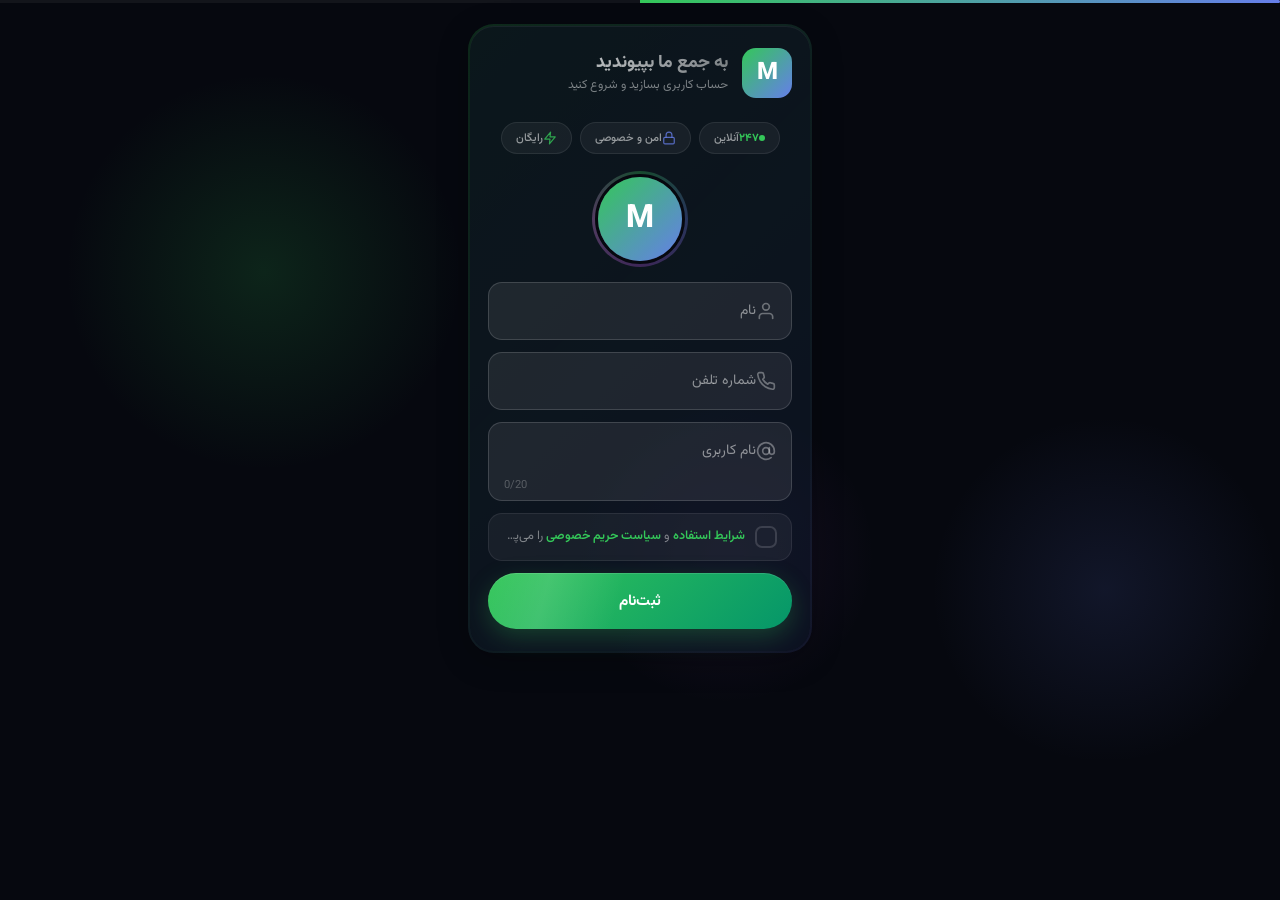
==== commit 77da1af2: "Update register.html" ====
--- a/register.html
+++ b/register.html
@@ -17,654 +17,281 @@
 --field-bg:rgba(255,255,255,.08);--field-border:rgba(255,255,255,.15);
 --label:rgba(255,255,255,.5);
 --ic:rgba(255,255,255,.35);--terms-bg:rgba(255,255,255,.05);
---terms-border:rgba(255,255,255,.08);--uname-bg:rgba(52,199,89,.04);
---uname-border:rgba(52,199,89,.08);--counter:rgba(255,255,255,.25);
+--terms-border:rgba(255,255,255,.08);
 --badge-bg:rgba(255,255,255,.05);--badge-border:rgba(255,255,255,.08);
---badge-text:rgba(255,255,255,.55);--badge-hover:rgba(255,255,255,.1);
---badge-hover-border:rgba(255,255,255,.18);--badge-hover-text:rgba(255,255,255,.8);
---hdr-p:rgba(255,255,255,.45);--loader-bg:#06080f;
---loader-sub:rgba(255,255,255,.35);--loader-bar-bg:rgba(255,255,255,.05);
---ld-ring-a1:rgba(52,199,89,.5);--ld-ring-a2:rgba(52,199,89,.1);
---ld-ring-b1:rgba(102,126,234,.3);--ld-ring-b2:rgba(102,126,234,.06);
---ld-ring-c1:rgba(160,120,255,.15);--ld-ring-c2:rgba(160,120,255,.03);
---dot-bg:rgba(52,199,89,.4);--g1:rgba(52,199,89,.15);--g2:rgba(102,126,234,.12);--g3:rgba(175,82,222,.1);
---toggle-bg:rgba(255,255,255,.06);--toggle-border:rgba(255,255,255,.08);
-}
-html.light{
---bg:#f5f5f7;--bg2:rgba(255,255,255,.82);
---text:rgba(0,0,0,.88);--text-muted:rgba(0,0,0,.5);--text-dim:rgba(0,0,0,.4);
---field-bg:rgba(0,0,0,.03);--field-border:rgba(0,0,0,.1);
---label:rgba(0,0,0,.45);
---ic:rgba(0,0,0,.25);--terms-bg:rgba(0,0,0,.03);
---terms-border:rgba(0,0,0,.06);--uname-bg:rgba(52,199,89,.05);
---uname-border:rgba(52,199,89,.1);--counter:rgba(0,0,0,.2);
---badge-bg:rgba(0,0,0,.03);--badge-border:rgba(0,0,0,.06);
---badge-text:rgba(0,0,0,.5);--badge-hover:rgba(0,0,0,.05);
---badge-hover-border:rgba(0,0,0,.12);--badge-hover-text:rgba(0,0,0,.75);
---hdr-p:rgba(0,0,0,.4);--loader-bg:#f5f5f7;
---loader-sub:rgba(0,0,0,.35);--loader-bar-bg:rgba(0,0,0,.05);
---ld-ring-a1:rgba(52,199,89,.4);--ld-ring-a2:rgba(52,199,89,.08);
---ld-ring-b1:rgba(102,126,234,.25);--ld-ring-b2:rgba(102,126,234,.05);
---ld-ring-c1:rgba(160,120,255,.12);--ld-ring-c2:rgba(160,120,255,.02);
---dot-bg:rgba(52,199,89,.35);--g1:rgba(52,199,89,.08);--g2:rgba(102,126,234,.06);--g3:rgba(175,82,222,.05);
---toggle-bg:rgba(0,0,0,.05);--toggle-border:rgba(0,0,0,.08);
-}
-
-/* ======================================================
-   ✅ فیکس 1: dvh → vh (WebView ساپورت نمی‌کنه)
-   ✅ فیکس 2: اضافه کردن فونت فارسی به‌عنوان fallback
-   ====================================================== */
+--badge-text:rgba(255,255,255,.55);
+--hdr-p:rgba(255,255,255,.45);
+--g1:rgba(52,199,89,.15);--g2:rgba(102,126,234,.12);--g3:rgba(175,82,222,.1);
+--prog-bg:rgba(255,255,255,.05);
+}
 body{
-  font-family:'Vazirmatn','Tahoma','Arial',sans-serif;
-  color:var(--text);
-  min-height:100vh;
-  overflow-x:hidden;
-  -webkit-font-smoothing:antialiased;
-  background:var(--bg);
-  transition:padding-bottom .3s,background .3s,color .3s;
-}
-
+font-family:'Vazirmatn','Tahoma','Arial',sans-serif;
+color:var(--text);min-height:100vh;
+overflow-x:hidden;-webkit-font-smoothing:antialiased;
+background:var(--bg);
+}
+
+/* ===== انیمیشن‌ها ===== */
 @keyframes float{0%,100%{transform:translateY(0)}50%{transform:translateY(-8px)}}
 @keyframes grad{0%{background-position:0% 50%}50%{background-position:100% 50%}100%{background-position:0% 50%}}
-@keyframes shine{0%{left:-100%}100%{left:200%}}
 @keyframes up{from{opacity:0;transform:translateY(14px)}to{opacity:1;transform:translateY(0)}}
 @keyframes slideRight{from{opacity:0;transform:translateX(-20px)}to{opacity:1;transform:translateX(0)}}
-@keyframes ringS{to{transform:rotate(360deg)}}
-@keyframes dotB{0%,80%,100%{transform:translateY(0);opacity:.3}40%{transform:translateY(-7px);opacity:1}}
-@keyframes pShimmer{0%{background-position:0% 50%}100%{background-position:200% 50%}}
-@keyframes checkPop{0%{transform:scale(0)}50%{transform:scale(1.2)}100%{transform:scale(1)}}
+@keyframes cardIn{from{opacity:0;transform:translateY(24px)}to{opacity:1;transform:translateY(0)}}
+@keyframes borderGlow{0%{background-position:0% 50%}50%{background-position:100% 50%}100%{background-position:0% 50%}}
 @keyframes badgePop{0%{opacity:0;transform:scale(.8)}100%{opacity:1;transform:scale(1)}}
-@keyframes pF1{0%{transform:translate(0,0);opacity:0}15%{opacity:.7}85%{opacity:.7}100%{transform:translate(20px,-100px);opacity:0}}
-@keyframes pF2{0%{transform:translate(0,0);opacity:0}15%{opacity:.6}85%{opacity:.6}100%{transform:translate(-25px,-90px);opacity:0}}
-@keyframes pF3{0%{transform:translate(0,0);opacity:0}15%{opacity:.5}85%{opacity:.5}100%{transform:translate(15px,-110px);opacity:0}}
+@keyframes shine{0%{left:-100%}100%{left:200%}}
 @keyframes btnPulse{0%{box-shadow:0 8px 24px rgba(52,199,89,.25),inset 0 1px 0 rgba(255,255,255,.12),0 0 0 0 rgba(52,199,89,.4)}70%{box-shadow:0 8px 24px rgba(52,199,89,.25),inset 0 1px 0 rgba(255,255,255,.12),0 0 0 10px rgba(52,199,89,0)}100%{box-shadow:0 8px 24px rgba(52,199,89,.25),inset 0 1px 0 rgba(255,255,255,.12),0 0 0 0 rgba(52,199,89,0)}}
-.btn-main.pulse{animation:btnPulse 1.5s ease-in-out 3}
-@keyframes borderGlow{0%{background-position:0% 50%}50%{background-position:100% 50%}100%{background-position:0% 50%}}
-@keyframes cardIn{from{opacity:0;transform:translateY(24px)}to{opacity:1;transform:translateY(0)}}
 @keyframes pulse{0%,100%{opacity:1;transform:scale(1)}50%{opacity:.5;transform:scale(1.3)}}
-@keyframes shake{0%,100%{transform:translateX(0)}20%{transform:translateX(-5px)}40%{transform:translateX(5px)}60%{transform:translateX(-3px)}80%{transform:translateX(3px)}}
 @keyframes blink{50%{opacity:0}}
 
-/* ======================================================
-   ✅ فیکس 3: inset → top/right/bottom/left
-   ====================================================== */
-.bg{position:fixed;top:0;right:0;bottom:0;left:0;z-index:0;background:var(--bg);transition:background .3s}
-.bg-g1{position:absolute;width:400px;height:400px;border-radius:50%;background:radial-gradient(circle,var(--g1),transparent 70%);top:8%;left:5%;animation:float 8s ease-in-out infinite;transition:background .3s}
-.bg-g2{position:absolute;width:350px;height:350px;border-radius:50%;background:radial-gradient(circle,var(--g2),transparent 70%);bottom:15%;right:0;animation:float 10s ease-in-out infinite 2s;transition:background .3s}
-.bg-g3{position:absolute;width:300px;height:300px;border-radius:50%;background:radial-gradient(circle,var(--g3),transparent 70%);top:45%;left:45%;animation:float 12s ease-in-out infinite 4s;transition:background .3s}
-
-.px{position:fixed;top:0;right:0;bottom:0;left:0;z-index:0;overflow:hidden;pointer-events:none}
-.pp{position:absolute;border-radius:50%;-webkit-will-change:transform,opacity;will-change:transform,opacity}
-.pp.a{background:rgba(52,199,89,.5);width:3px;height:3px}
-.pp.b{background:rgba(102,126,234,.4);width:2px;height:2px}
-.pp.c{background:rgba(175,82,222,.35);width:2px;height:2px}
-.pp:nth-child(3n+1){animation:pF1 6s ease-in-out infinite}
-.pp:nth-child(3n+2){animation:pF2 7s ease-in-out infinite}
-.pp:nth-child(3n){animation:pF3 8s ease-in-out infinite}
-html.light .pp.a{background:rgba(52,199,89,.25)}
-html.light .pp.b{background:rgba(102,126,234,.2)}
-html.light .pp.c{background:rgba(175,82,222,.18)}
-
-.prog{position:fixed;top:0;left:0;right:0;height:3px;background:rgba(255,255,255,.03);z-index:1000}
-html.light .prog{background:rgba(0,0,0,.04)}
-.prog-fill{height:100%;background:linear-gradient(90deg,#34c759,#667eea,#34c759);background-size:200% 100%;animation:pShimmer 2s linear infinite;border-radius:0 2px 2px 0;transition:width .4s ease;width:0}
-
-.theme-toggle{position:fixed;top:14px;left:14px;z-index:50;width:40px;height:40px;border-radius:50%;background:var(--toggle-bg);border:1px solid var(--toggle-border);display:-webkit-flex;display:flex;-webkit-align-items:center;align-items:center;-webkit-justify-content:center;justify-content:center;cursor:pointer;transition:all .3s}
-.theme-toggle:hover{background:var(--badge-hover);transform:scale(1.05)}
-.theme-toggle:active{transform:scale(.95)}
-.theme-toggle svg{width:18px;height:18px}
-.theme-toggle .ic-moon{display:block;fill:rgba(255,255,255,.5)}
-.theme-toggle .ic-sun{display:none;fill:rgba(0,0,0,.5)}
-html.light .theme-toggle .ic-moon{display:none}
-html.light .theme-toggle .ic-sun{display:block}
-
+/* ===== پس‌زمینه ===== */
+.bg{position:fixed;top:0;right:0;bottom:0;left:0;z-index:0;background:var(--bg)}
+.bg-g1{position:absolute;width:400px;height:400px;border-radius:50%;background:radial-gradient(circle,var(--g1),transparent 70%);top:8%;left:5%;animation:float 8s ease-in-out infinite}
+.bg-g2{position:absolute;width:350px;height:350px;border-radius:50%;background:radial-gradient(circle,var(--g2),transparent 70%);bottom:15%;right:0;animation:float 10s ease-in-out infinite 2s}
+.bg-g3{position:absolute;width:300px;height:300px;border-radius:50%;background:radial-gradient(circle,var(--g3),transparent 70%);top:45%;left:45%;animation:float 12s ease-in-out infinite 4s}
+
+/* ===== نوار پیشرفت ===== */
+.prog{position:fixed;top:0;left:0;right:0;height:3px;background:var(--prog-bg);z-index:1000}
+.prog-fill{height:100%;background:linear-gradient(90deg,#34c759,#667eea,#34c759);background-size:200% 100%;width:0;transition:width .4s ease;border-radius:0 2px 2px 0}
+
+/* ===== رپر ===== */
 .wrap{position:relative;z-index:1;max-width:380px;margin:0 auto;padding:24px 18px 24px}
 
-.card-glow{position:relative;padding:2px;border-radius:26px;background:linear-gradient(135deg,rgba(52,199,89,.2),rgba(102,126,234,.15),rgba(175,82,222,.12),rgba(52,199,89,.2));background-size:300% 300%;animation:borderGlow 6s ease infinite,cardIn .6s ease .15s both;transition:filter .3s}
-html.light .card-glow{filter:saturate(.6)}
-.card-inner{background:var(--bg2);border-radius:24px;padding:22px 18px;box-shadow:0 8px 32px rgba(0,0,0,.3),inset 0 1px 0 rgba(255,255,255,.06);position:relative;transition:background .3s,box-shadow .3s}
-html.light .card-inner{box-shadow:0 4px 24px rgba(0,0,0,.06),inset 0 1px 0 rgba(255,255,255,.5)}
-
-/* ======================================================
-   ✅ فیکس 4: gap → margin در card-hdr
-   ====================================================== */
-.card-hdr{display:-webkit-flex;display:flex;-webkit-align-items:center;align-items:center;margin-bottom:20px;animation:slideRight .5s ease both}
-.card-hdr-ic{position:relative;width:50px;height:50px;-webkit-flex-shrink:0;flex-shrink:0;animation:float 4s ease-in-out infinite;margin-left:14px}
-.card-hdr-img{width:50px;height:50px;border-radius:14px;overflow:hidden}
-.card-hdr-img img{width:100%;height:100%;object-fit:contain;display:block}
-.card-hdr-txt{min-width:0;-webkit-flex:1;flex:1}
-.card-hdr-txt h1{font-size:1.1rem;font-weight:800;line-height:1.4;margin-bottom:2px;min-height:1.5em}
-#typewriter{background:linear-gradient(135deg,var(--text),var(--text-muted));-webkit-background-clip:text;-webkit-text-fill-color:transparent;background-clip:text}
-#cursor{display:inline-block;width:2px;height:1em;background:#34c759;margin-right:2px;vertical-align:text-bottom;animation:blink 1s step-end infinite}
-.card-hdr-txt p{font-size:.76rem;color:var(--hdr-p);line-height:1.5;transition:color .3s}
-
-/* ======================================================
-   ✅ فیکس 5: gap → margin در attract badges
-   ====================================================== */
-.attract{display:-webkit-flex;display:flex;-webkit-justify-content:center;justify-content:center;-webkit-flex-wrap:wrap;flex-wrap:wrap;margin-bottom:16px;animation:up .4s ease .1s both}
-.atr-badge{display:-webkit-inline-flex;display:inline-flex;-webkit-align-items:center;align-items:center;height:32px;padding:0 14px;background:var(--badge-bg);border:1px solid var(--badge-border);border-radius:20px;font-size:.7rem;color:var(--badge-text);font-weight:500;animation:badgePop .4s ease both;transition:all .25s;cursor:default;white-space:nowrap;margin:4px}
+/* ===== کارت ===== */
+.card-glow{position:relative;padding:2px;border-radius:26px;background:linear-gradient(135deg,rgba(52,199,89,.2),rgba(102,126,234,.15),rgba(175,82,222,.12),rgba(52,199,89,.2));background-size:300% 300%;animation:borderGlow 6s ease infinite,cardIn .6s ease .15s both}
+.card-inner{background:var(--bg2);border-radius:24px;padding:22px 18px;box-shadow:0 8px 32px rgba(0,0,0,.3),inset 0 1px 0 rgba(255,255,255,.06);position:relative}
+
+/* ===== هدر کارت ===== */
+.card-hdr{display:flex;align-items:center;margin-bottom:20px;animation:slideRight .5s ease both}
+.card-hdr-ic{position:relative;width:50px;height:50px;flex-shrink:0;margin-left:14px;animation:float 4s ease-in-out infinite}
+.card-hdr-img{width:50px;height:50px;border-radius:14px;overflow:hidden;background:linear-gradient(135deg,#34c759,#667eea);display:flex;align-items:center;justify-content:center}
+.card-hdr-img span{font-size:1.5rem;font-weight:800;color:#fff}
+.card-hdr-txt{min-width:0;flex:1}
+.card-hdr-txt h1{font-size:1.1rem;font-weight:800;line-height:1.4;margin-bottom:2px;background:linear-gradient(135deg,var(--text),var(--text-muted));-webkit-background-clip:text;-webkit-text-fill-color:transparent;background-clip:text}
+.card-hdr-txt p{font-size:.76rem;color:var(--hdr-p);line-height:1.5}
+
+/* ===== بج‌ها ===== */
+.attract{display:flex;justify-content:center;flex-wrap:wrap;margin-bottom:16px;animation:up .4s ease .1s both}
+.atr-badge{display:inline-flex;align-items:center;height:32px;padding:0 14px;background:var(--badge-bg);border:1px solid var(--badge-border);border-radius:20px;font-size:.7rem;color:var(--badge-text);font-weight:500;animation:badgePop .4s ease both;white-space:nowrap;margin:4px}
 .atr-badge:nth-child(1){animation-delay:.15s}
 .atr-badge:nth-child(2){animation-delay:.25s}
 .atr-badge:nth-child(3){animation-delay:.35s}
-.atr-badge svg{width:14px;height:14px;-webkit-flex-shrink:0;flex-shrink:0;transition:filter .25s}
-.atr-badge:hover{background:var(--badge-hover);border-color:var(--badge-hover-border);color:var(--badge-hover-text)}
-.atr-badge.badge-green:hover{border-color:rgba(52,199,89,.3);box-shadow:0 2px 14px rgba(52,199,89,.08)}
-.atr-badge.badge-blue:hover{border-color:rgba(102,126,234,.3);box-shadow:0 2px 14px rgba(102,126,234,.08)}
-.atr-badge:hover svg{-webkit-filter:brightness(1.3);filter:brightness(1.3)}
-.online-dot{width:6px;height:6px;border-radius:50%;background:#34c759;-webkit-flex-shrink:0;flex-shrink:0;animation:pulse 2s ease-in-out infinite}
+.atr-badge svg{width:14px;height:14px;flex-shrink:0}
+.online-dot{width:6px;height:6px;border-radius:50%;background:#34c759;flex-shrink:0;animation:pulse 2s ease-in-out infinite}
 .online-count{color:#34c759;font-weight:700}
 
-.av-sec{display:-webkit-flex;display:flex;-webkit-flex-direction:column;flex-direction:column;-webkit-align-items:center;align-items:center;margin-bottom:18px}
+/* ===== آواتار ===== */
+.av-sec{display:flex;flex-direction:column;align-items:center;margin-bottom:18px}
 .av-wrap{position:relative;width:90px;height:90px}
-.av-ring{position:absolute;inset:-3px;border-radius:50%;background:conic-gradient(from 0deg,#34c759,#667eea,#af52de,#f093fb,#34c759);background-size:100% 100%;animation:grad 4s ease infinite;opacity:.3;transition:opacity .3s;top:-3px;right:-3px;bottom:-3px;left:-3px}
-.av-wrap:hover .av-ring{opacity:.7}
-.av-circle{width:90px;height:90px;border-radius:50%;overflow:hidden;background:var(--field-bg);position:relative;z-index:1;display:-webkit-flex;display:flex;-webkit-align-items:center;align-items:center;-webkit-justify-content:center;justify-content:center;border:3px solid var(--bg);cursor:pointer;transition:box-shadow .3s,border-color .3s}
-.av-circle:hover{box-shadow:0 6px 20px rgba(52,199,89,.15),0 0 30px rgba(102,126,234,.08)}
-.av-circle img{width:100%;height:100%;object-fit:cover;display:none}
-.av-circle img.show{display:block}
-.av-placeholder{display:-webkit-flex;display:flex;-webkit-flex-direction:column;flex-direction:column;-webkit-align-items:center;align-items:center}
+.av-ring{position:absolute;top:-3px;right:-3px;bottom:-3px;left:-3px;border-radius:50%;background:conic-gradient(from 0deg,#34c759,#667eea,#af52de,#f093fb,#34c759);background-size:100% 100%;animation:grad 4s ease infinite;opacity:.3}
+.av-circle{width:90px;height:90px;border-radius:50%;overflow:hidden;background:var(--field-bg);position:relative;z-index:1;display:flex;align-items:center;justify-content:center;border:3px solid var(--bg)}
+.av-letter{width:100%;height:100%;display:flex;align-items:center;justify-content:center;font-size:2rem;font-weight:800;color:#fff;background:linear-gradient(135deg,#34c759,#667eea)}
+.av-placeholder{display:flex;flex-direction:column;align-items:center;gap:2px}
 .av-placeholder svg{width:24px;height:24px;fill:var(--ic)}
 .av-placeholder span{font-size:.58rem;color:var(--ic)}
-.av-letter{width:100%;height:100%;display:none;-webkit-align-items:center;align-items:center;-webkit-justify-content:center;justify-content:center;font-size:2rem;font-weight:800;color:#fff;background:linear-gradient(135deg,#34c759,#667eea)}
-.av-letter.show{display:-webkit-flex;display:flex}
-.av-cam{position:absolute;bottom:-1px;left:-1px;width:28px;height:28px;background:linear-gradient(135deg,#34c759,#059669);border:3px solid var(--bg);border-radius:50%;display:-webkit-flex;display:flex;-webkit-align-items:center;align-items:center;-webkit-justify-content:center;justify-content:center;z-index:2;cursor:pointer;transition:border-color .3s}
-.av-cam svg{width:12px;height:12px;fill:#fff}
-
-/* ======================================================
-   ✅ فیکس 6: gap → margin در fields
-   ====================================================== */
-.fields{display:-webkit-flex;display:flex;-webkit-flex-direction:column;flex-direction:column}
-.field-box{display:-webkit-flex;display:flex;-webkit-flex-wrap:wrap;flex-wrap:wrap;-webkit-align-items:center;align-items:center;background:var(--field-bg);border:1.5px solid var(--field-border);border-radius:14px;padding:6px 15px;transition:border-color .2s,box-shadow .2s,background .3s;margin-bottom:12px}
-.field-box:last-child{margin-bottom:0}
+
+/* ===== فیلدها ===== */
+.fields{display:flex;flex-direction:column;gap:12px}
+
+.field-box{
+display:flex;flex-wrap:wrap;align-items:center;
+background:var(--field-bg);border:1.5px solid var(--field-border);
+border-radius:14px;padding:6px 15px;
+transition:border-color .2s,box-shadow .2s;
+}
 .field-box:focus-within{border-color:rgba(52,199,89,.5);box-shadow:inset 0 1px 0 rgba(255,255,255,.06),0 0 0 3px rgba(52,199,89,.1)}
-.field-box.has-error{border-color:rgba(255,59,48,.5);box-shadow:0 0 0 3px rgba(255,59,48,.08)}
-.field-box.verified{border-color:rgba(52,199,89,.45);box-shadow:0 0 0 3px rgba(52,199,89,.06)}
-.field-box.shake{animation:shake .4s ease}
-.field-ic{width:20px;height:20px;stroke:var(--ic);fill:none;stroke-width:2;stroke-linecap:round;stroke-linejoin:round;-webkit-flex-shrink:0;flex-shrink:0;transition:stroke .2s}
-.field-box:focus-within .field-ic,.uname-wrap:focus-within .field-ic{stroke:rgba(52,199,89,.7)}
-.field-box.verified .field-ic,.uname-wrap.verified .field-ic{stroke:#34c759}
-.field-box.has-error .field-ic,.uname-wrap.has-error .field-ic{stroke:rgba(255,59,48,.7)}
-
-.fl-wrap{-webkit-flex:1;flex:1;position:relative;min-width:0}
-.fl-wrap input{width:100%;background:transparent;border:none;outline:none;font-size:.95rem;font-family:inherit;color:var(--text);padding:14px 0 6px;transition:color .3s}
+.field-ic{width:20px;height:20px;stroke:var(--ic);fill:none;stroke-width:2;stroke-linecap:round;stroke-linejoin:round;flex-shrink:0;transition:stroke .2s}
+.field-box:focus-within .field-ic{stroke:rgba(52,199,89,.7)}
+
+.fl-wrap{flex:1;position:relative;min-width:0}
+.fl-wrap input{
+width:100%;background:transparent;border:none;outline:none;
+font-size:.95rem;font-family:inherit;color:var(--text);
+padding:14px 0 6px;
+}
 .fl-wrap input::placeholder{color:transparent}
-.fl-wrap label{position:absolute;right:0;top:50%;transform:translateY(-50%);font-size:.88rem;color:var(--label);pointer-events:none;transition:all .25s cubic-bezier(.4,0,.2,1);white-space:nowrap}
-.fl-wrap.fl-up label{top:4px;transform:translateY(0);font-size:.65rem;color:rgba(52,199,89,.7);font-weight:600;letter-spacing:.3px}
-.field-box.has-error .fl-wrap.fl-up label{color:rgba(255,69,58,.7)}
+.fl-wrap label{
+position:absolute;right:0;top:50%;transform:translateY(-50%);
+font-size:.88rem;color:var(--label);pointer-events:none;
+transition:all .25s cubic-bezier(.4,0,.2,1);white-space:nowrap;
+}
+/* ✅ لیبل شناور با CSS خالص */
+.fl-wrap input:focus + label,
+.fl-wrap input:not(:placeholder-shown) + label{
+top:4px;transform:translateY(0);font-size:.65rem;
+color:rgba(52,199,89,.7);font-weight:600;letter-spacing:.3px;
+}
+
 .fl-wrap input[type=tel]{direction:ltr;text-align:left;font-variant-numeric:tabular-nums;letter-spacing:.4px}
-.msg-err{-webkit-flex-basis:100%;flex-basis:100%;font-size:.72rem;margin-top:4px;font-weight:500;color:#ff453a;display:none}
-.msg-err.show{display:block}
-
-.uname-wrap{display:-webkit-flex;display:flex;-webkit-flex-wrap:wrap;flex-wrap:wrap;-webkit-align-items:center;align-items:center;background:var(--field-bg);border:1.5px solid var(--field-border);border-radius:14px;padding:6px 15px;transition:border-color .2s,box-shadow .2s,background .3s;margin-bottom:12px}
+
+/* ===== نام کاربری ===== */
+.uname-wrap{
+display:flex;flex-wrap:wrap;align-items:center;
+background:var(--field-bg);border:1.5px solid var(--field-border);
+border-radius:14px;padding:6px 15px;
+transition:border-color .2s,box-shadow .2s;
+}
 .uname-wrap:focus-within{border-color:rgba(52,199,89,.5);box-shadow:inset 0 1px 0 rgba(255,255,255,.06),0 0 0 3px rgba(52,199,89,.1)}
-.uname-wrap.has-error{border-color:rgba(255,59,48,.5);box-shadow:0 0 0 3px rgba(255,59,48,.08)}
-.uname-wrap.verified{border-color:rgba(52,199,89,.45);box-shadow:0 0 0 3px rgba(52,199,89,.06)}
-.uname-wrap.shake{animation:shake .4s ease}
 .uname-wrap .fl-wrap input{direction:ltr;text-align:left}
-.uname-status{width:20px;height:20px;-webkit-flex-shrink:0;flex-shrink:0;display:-webkit-flex;display:flex;-webkit-align-items:center;align-items:center;-webkit-justify-content:center;justify-content:center;opacity:0;transition:opacity .2s}
-.uname-status.show{opacity:1}
-.uname-status svg{width:16px;height:16px;fill:none;stroke-width:2.5;stroke-linecap:round;stroke-linejoin:round}
-.uname-status.ok svg{stroke:#34c759}
-.uname-status.err svg{stroke:#ff453a}
-.uname-msg{-webkit-flex-basis:100%;flex-basis:100%;font-size:.72rem;margin-top:4px;font-weight:500;display:none;padding:0 2px}
-.uname-msg.show{display:block}
-.uname-msg.error{color:#ff453a}
-.uname-msg.success{color:#34c759}
-.uname-preview{-webkit-flex-basis:100%;flex-basis:100%;display:none;-webkit-align-items:center;align-items:center;margin-top:8px;padding:8px 12px;background:var(--uname-bg);border:1px solid var(--uname-border);border-radius:10px;direction:ltr;-webkit-justify-content:flex-start;justify-content:flex-start;cursor:pointer;transition:background .2s}
-.uname-preview.show{display:-webkit-flex;display:flex}
-.uname-preview:hover{background:rgba(52,199,89,.1)}
+.uname-counter{flex-basis:100%;font-size:.7rem;color:rgba(255,255,255,.25);text-align:left;direction:ltr;margin-top:4px}
+.uname-preview{flex-basis:100%;display:flex;align-items:center;margin-top:8px;padding:8px 12px;background:rgba(52,199,89,.04);border:1px solid rgba(52,199,89,.08);border-radius:10px;direction:ltr;justify-content:flex-start}
 .uname-preview-at{font-size:.88rem;color:#34c759;font-weight:700}
 .uname-preview-val{font-size:.88rem;color:var(--text-muted);font-weight:400}
-.uname-counter{-webkit-flex-basis:100%;flex-basis:100%;font-size:.7rem;color:var(--counter);text-align:left;direction:ltr;margin-top:4px}
-
-.terms{display:-webkit-flex;display:flex;-webkit-align-items:center;align-items:center;padding:12px 14px;background:var(--terms-bg);border-radius:14px;border:1px solid var(--terms-border);cursor:pointer;transition:all .2s;margin-bottom:12px}
-.terms:hover{background:var(--badge-hover)}
-.terms-check{width:22px;height:22px;border-radius:7px;border:2px solid var(--field-border);-webkit-flex-shrink:0;flex-shrink:0;display:-webkit-flex;display:flex;-webkit-align-items:center;align-items:center;-webkit-justify-content:center;justify-content:center;transition:all .2s;margin-left:10px}
-.terms-check.on{background:#34c759;border-color:#34c759;animation:checkPop .3s ease}
+
+/* ===== قوانین ===== */
+.terms{
+display:flex;align-items:center;
+padding:12px 14px;background:var(--terms-bg);
+border-radius:14px;border:1px solid var(--terms-border);
+cursor:pointer;
+}
+.terms input[type=checkbox]{display:none}
+.terms-check{
+width:22px;height:22px;border-radius:7px;
+border:2px solid var(--field-border);flex-shrink:0;
+display:flex;align-items:center;justify-content:center;
+transition:all .2s;margin-left:10px;
+}
+/* ✅ چک‌باکس با CSS خالص */
+.terms input:checked + .terms-check{
+background:#34c759;border-color:#34c759;
+}
 .terms-check svg{width:13px;height:13px;stroke:#fff;fill:none;stroke-width:3;opacity:0;transform:scale(0);transition:all .2s}
-.terms-check.on svg{opacity:1;transform:scale(1)}
+.terms input:checked + .terms-check svg{opacity:1;transform:scale(1)}
 .terms-txt{font-size:.78rem;color:var(--text-muted);line-height:1.6;white-space:nowrap;overflow:hidden;text-overflow:ellipsis}
 .terms-txt a{color:#34c759;text-decoration:none;font-weight:600}
 
-.btn-main{width:100%;padding:16px;background:linear-gradient(135deg,#34c759,#059669);color:#fff;border:none;border-radius:28px;font-family:inherit;font-weight:700;font-size:.95rem;cursor:pointer;transition:transform .2s;position:relative;overflow:hidden;letter-spacing:.2px;box-shadow:0 8px 24px rgba(52,199,89,.25),inset 0 1px 0 rgba(255,255,255,.12)}
+/* ===== دکمه ===== */
+.btn-main{
+width:100%;padding:16px;
+background:linear-gradient(135deg,#34c759,#059669);
+color:#fff;border:none;border-radius:28px;
+font-family:inherit;font-weight:700;font-size:.95rem;
+cursor:pointer;position:relative;overflow:hidden;
+letter-spacing:.2px;margin-top:12px;
+box-shadow:0 8px 24px rgba(52,199,89,.25),inset 0 1px 0 rgba(255,255,255,.12);
+animation:btnPulse 1.5s ease-in-out infinite;
+display:block;text-align:center;text-decoration:none;
+}
 .btn-main::after{content:'';position:absolute;top:0;width:50%;height:100%;background:linear-gradient(90deg,transparent,rgba(255,255,255,.12),transparent);animation:shine 2s ease-in-out infinite;transform:skewX(-15deg)}
 .btn-main:active{transform:scale(.97)}
-.btn-main:disabled{opacity:.25;cursor:not-allowed;transform:none}
-.btn-main:disabled::after{display:none}
-.btn-main:disabled.pulse{animation:none}
-
-/* ✅ فیکس 7: inset → top/right/bottom/left در loader */
-.loader{position:fixed;top:0;right:0;bottom:0;left:0;z-index:100;display:none;-webkit-align-items:center;align-items:center;-webkit-justify-content:center;justify-content:center;-webkit-flex-direction:column;flex-direction:column;background:var(--loader-bg);overflow:hidden;transition:background .3s}
-.loader.show{display:-webkit-flex;display:flex}
-.ld-icon{position:relative;width:78px;height:78px;margin-bottom:18px}
-.ld-ring{position:absolute;border-radius:50%;border:2px solid transparent;-webkit-will-change:transform;will-change:transform}
-.ld-ring.a{top:-12px;right:-12px;bottom:-12px;left:-12px;border-top-color:var(--ld-ring-a1);border-right-color:var(--ld-ring-a2);animation:ringS 3s linear infinite}
-.ld-ring.b{top:-22px;right:-22px;bottom:-22px;left:-22px;border-bottom-color:var(--ld-ring-b1);border-left-color:var(--ld-ring-b2);animation:ringS 4s linear infinite reverse}
-.ld-ring.c{top:-32px;right:-32px;bottom:-32px;left:-32px;border-top-color:var(--ld-ring-c1);border-right-color:var(--ld-ring-c2);animation:ringS 5s linear infinite}
-.ld-img{width:78px;height:78px;overflow:hidden;position:relative;z-index:2;animation:float 3s ease-in-out infinite}
-.ld-img img{width:100%;height:100%;object-fit:contain;display:block}
-.ld-title{color:var(--text);font-size:.9rem;font-weight:600;margin-bottom:4px;animation:up .4s ease .3s both}
-.ld-sub{color:var(--loader-sub);font-size:.72rem;animation:up .4s ease .5s both;margin-bottom:18px}
-.ld-prog{width:140px;height:3px;background:var(--loader-bar-bg);border-radius:3px;overflow:hidden;animation:up .4s ease .7s both}
-.ld-bar{height:100%;border-radius:3px;background:linear-gradient(90deg,#34c759,#667eea,#af52de);background-size:200% 100%;width:0;transition:width 2.5s cubic-bezier(.4,0,.2,1)}
-.ld-dots{display:-webkit-flex;display:flex;margin-top:14px;animation:up .4s ease .9s both}
-.ld-dots span{width:5px;height:5px;border-radius:50%;background:var(--dot-bg);animation:dotB 1.4s ease-in-out infinite;margin:0 2px}
-.ld-dots span:nth-child(2){animation-delay:.2s}
-.ld-dots span:nth-child(3){animation-delay:.4s}
-
-.toast{position:fixed;top:16px;left:50%;transform:translate(-50%,-130%);padding:12px 20px;border-radius:16px;font-size:.82rem;font-weight:600;z-index:200;pointer-events:none;transition:all .35s cubic-bezier(.68,-.55,.265,1.55);opacity:0;box-shadow:0 6px 20px rgba(0,0,0,.2)}
-.toast.show{transform:translate(-50%,0);opacity:1}
-.toast.s{background:#34c759;color:#fff}
-.toast.e{background:#ff453a;color:#fff}
-
-/* ✅ فیکس: جلوگیری از overflow در WebView */
-html,body{overflow-x:hidden;width:100%}
-
-/* ✅ فیکس: اندازه تصاویر در صفحه‌های کوچک */
+
+/* ===== انیمیشن ورود ===== */
+.field-box:nth-child(1){animation:up .4s ease .3s both}
+.field-box:nth-child(2){animation:up .4s ease .36s both}
+.field-box:nth-child(3){animation:up .4s ease .42s both}
+.field-box:nth-child(4){animation:up .4s ease .48s both}
+
+/* ===== ریسپانسیو ===== */
 @media(max-width:380px){
-  .card-inner{padding:18px 14px}
-  .card-hdr-txt h1{font-size:1rem}
-  .atr-badge{font-size:.65rem;padding:0 10px;height:28px}
+.card-inner{padding:18px 14px}
+.card-hdr-txt h1{font-size:1rem}
+.atr-badge{font-size:.65rem;padding:0 10px;height:28px}
 }
 </style>
 </head>
 <body>
 
-<div class="bg"><div class="bg-g1"></div><div class="bg-g2"></div><div class="bg-g3"></div></div>
-<div class="px" id="px"></div>
-<div class="prog"><div class="prog-fill" id="progFill"></div></div>
-
-<div class="theme-toggle" id="themeToggle" title="تغییر تم">
-<svg class="ic-moon" viewBox="0 0 24 24" width="18" height="18"><path d="M21 12.79A9 9 0 1111.21 3a7 7 0 009.79 9.79z"/></svg>
-<svg class="ic-sun" viewBox="0 0 24 24" width="18" height="18"><circle cx="12" cy="12" r="5"/><line x1="12" y1="1" x2="12" y2="3" stroke="currentColor" stroke-width="2" stroke-linecap="round"/><line x1="12" y1="21" x2="12" y2="23" stroke="currentColor" stroke-width="2" stroke-linecap="round"/><line x1="4.22" y1="4.22" x2="5.64" y2="5.64" stroke="currentColor" stroke-width="2" stroke-linecap="round"/><line x1="18.36" y1="18.36" x2="19.78" y2="19.78" stroke="currentColor" stroke-width="2" stroke-linecap="round"/><line x1="1" y1="12" x2="3" y2="12" stroke="currentColor" stroke-width="2" stroke-linecap="round"/><line x1="21" y1="12" x2="23" y2="12" stroke="currentColor" stroke-width="2" stroke-linecap="round"/><line x1="4.22" y1="19.78" x2="5.64" y2="18.36" stroke="currentColor" stroke-width="2" stroke-linecap="round"/><line x1="18.36" y1="5.64" x2="19.78" y2="4.22" stroke="currentColor" stroke-width="2" stroke-linecap="round"/></svg>
-</div>
-
-<div class="wrap" id="wrap">
+<!-- پس‌زمینه -->
+<div class="bg">
+<div class="bg-g1"></div>
+<div class="bg-g2"></div>
+<div class="bg-g3"></div>
+</div>
+
+<!-- نوار پیشرفت -->
+<div class="prog"><div class="prog-fill" style="width:50%"></div></div>
+
+<!-- محتوا -->
+<div class="wrap">
 <div class="card-glow"><div class="card-inner">
 
+<!-- هدر -->
 <div class="card-hdr">
-<div class="card-hdr-ic"><div class="card-hdr-img">
-  <!-- ✅ فیکس 8: onerror برای تصویر -->
-  <img src="https://i.ibb.co/TMgrGFTQ/1234.png" alt="" onerror="this.style.display='none';this.parentElement.innerHTML='<div style=\'width:50px;height:50px;border-radius:14px;background:linear-gradient(135deg,#34c759,#667eea);display:flex;align-items:center;justify-content:center;font-size:24px;color:#fff;font-weight:800\'>M</div>'">
-</div></div>
+<div class="card-hdr-ic">
+<div class="card-hdr-img"><span>M</span></div>
+</div>
 <div class="card-hdr-txt">
-<h1><span id="typewriter"></span><span id="cursor"></span></h1>
-<p id="rotatingSub">حساب کاربری بسازید و شروع کنید</p>
-</div>
-</div>
-
+<h1>به جمع ما بپیوندید</h1>
+<p>حساب کاربری بسازید و شروع کنید</p>
+</div>
+</div>
+
+<!-- بج‌ها -->
 <div class="attract">
-<div class="atr-badge badge-green"><span class="online-dot"></span><span class="online-count" id="onlineCount">۲۴۷</span> آنلاین</div>
-<div class="atr-badge badge-blue"><svg viewBox="0 0 24 24" fill="none" stroke="rgba(102,126,234,.8)" stroke-width="2" stroke-linecap="round" stroke-linejoin="round"><rect x="3" y="11" width="18" height="11" rx="2" ry="2"/><path d="M7 11V7a5 5 0 0110 0v4"/></svg>امن و خصوصی</div>
-<div class="atr-badge badge-green"><svg viewBox="0 0 24 24" fill="none" stroke="rgba(52,199,89,.8)" stroke-width="2" stroke-linecap="round" stroke-linejoin="round"><polygon points="13 2 3 14 12 14 11 22 21 10 12 10 13 2"/></svg>رایگان</div>
-</div>
-
+<div class="atr-badge badge-green">
+<span class="online-dot"></span>
+<span class="online-count">۲۴۷</span> آنلاین
+</div>
+<div class="atr-badge badge-blue">
+<svg viewBox="0 0 24 24" fill="none" stroke="rgba(102,126,234,.8)" stroke-width="2" stroke-linecap="round" stroke-linejoin="round"><rect x="3" y="11" width="18" height="11" rx="2" ry="2"/><path d="M7 11V7a5 5 0 0110 0v4"/></svg>
+امن و خصوصی
+</div>
+<div class="atr-badge badge-green">
+<svg viewBox="0 0 24 24" fill="none" stroke="rgba(52,199,89,.8)" stroke-width="2" stroke-linecap="round" stroke-linejoin="round"><polygon points="13 2 3 14 12 14 11 22 21 10 12 10 13 2"/></svg>
+رایگان
+</div>
+</div>
+
+<!-- آواتار -->
 <div class="av-sec">
-<div class="av-wrap" id="avBox">
+<div class="av-wrap">
 <div class="av-ring"></div>
 <div class="av-circle">
-<div class="av-placeholder" id="avPh"><svg viewBox="0 0 24 24"><path d="M12 12c2.21 0 4-1.79 4-4s-1.79-4-4-4-4 1.79-4 4 1.79 4 4 4zm0 2c-2.67 0-8 1.34-8 4v2h16v-2c0-2.66-5.33-4-8-4z"/></svg><span>عکس</span></div>
-<div class="av-letter" id="avLetter"></div>
-<img id="avImg" alt="">
-</div>
-<div class="av-cam" id="avCam"><svg viewBox="0 0 24 24"><path d="M23 19a2 2 0 01-2 2H3a2 2 0 01-2-2V8a2 2 0 012-2h4l2-3h6l2 3h4a2 2 0 012 2z"/><circle cx="12" cy="13" r="4"/></svg></div>
-</div>
-</div>
-<input type="file" id="avIn" accept="image/*" style="display:none">
-
+<div class="av-letter">M</div>
+</div>
+</div>
+</div>
+
+<!-- فیلدها -->
 <div class="fields">
-<div class="field-box" id="fName">
+
+<!-- نام -->
+<div class="field-box">
 <svg class="field-ic" viewBox="0 0 24 24"><path d="M20 21v-2a4 4 0 00-4-4H8a4 4 0 00-4 4v2"/><circle cx="12" cy="7" r="4"/></svg>
-<div class="fl-wrap"><input type="text" id="iName" autocomplete="off" maxlength="30"><label>نام</label></div>
-<div class="msg-err" id="eName"></div>
-</div>
-
-<div class="field-box" id="fPhone">
+<div class="fl-wrap">
+<input type="text" name="name" autocomplete="off" maxlength="30" placeholder=" ">
+<label>نام</label>
+</div>
+</div>
+
+<!-- شماره تلفن -->
+<div class="field-box">
 <svg class="field-ic" viewBox="0 0 24 24"><path d="M22 16.92v3a2 2 0 01-2.18 2 19.79 19.79 0 01-8.63-3.07 19.5 19.5 0 01-6-6 19.79 19.79 0 01-3.07-8.67A2 2 0 014.11 2h3a2 2 0 012 1.72c.127.96.361 1.903.7 2.81a2 2 0 01-.45 2.11L8.09 9.91a16 16 0 006 6l1.27-1.27a2 2 0 012.11-.45c.907.339 1.85.573 2.81.7A2 2 0 0122 16.92z"/></svg>
-<div class="fl-wrap"><input type="tel" id="iPhone" maxlength="11" inputmode="numeric" autocomplete="off"><label>شماره تلفن</label></div>
-<div class="msg-err" id="ePhone"></div>
-</div>
-
-<div class="uname-wrap" id="fUname">
+<div class="fl-wrap">
+<input type="tel" name="phone" maxlength="11" inputmode="numeric" autocomplete="off" placeholder=" ">
+<label>شماره تلفن</label>
+</div>
+</div>
+
+<!-- نام کاربری -->
+<div class="field-box">
 <svg class="field-ic" viewBox="0 0 24 24"><circle cx="12" cy="12" r="4"/><path d="M16 8v5a3 3 0 006 0v-1a10 10 0 10-3.92 7.94"/></svg>
-<div class="fl-wrap"><input type="text" id="iUname" autocomplete="off" maxlength="20" dir="ltr"><label>نام کاربری</label></div>
-<span class="uname-status" id="uStatus"></span>
-<div class="uname-msg" id="uMsg"></div>
-<div class="uname-preview" id="atPreview"><span class="uname-preview-at">@</span><span class="uname-preview-val" id="atVal"></span></div>
-<div class="uname-counter" id="uCnt">0/20</div>
-</div>
-
-<div class="terms" id="termsBox">
-<div class="terms-check" id="termsChk"><svg viewBox="0 0 24 24"><polyline points="20 6 9 17 4 12"/></svg></div>
-<div class="terms-txt"><a href="#" onclick="return false">شرایط استفاده</a> و <a href="#" onclick="return false">سیاست حریم خصوصی</a> را می‌پذیرم</div>
-</div>
-</div>
-
-<button class="btn-main" id="btnReg" disabled style="margin-top:12px">ثبت‌نام</button>
+<div class="fl-wrap">
+<input type="text" name="username" autocomplete="off" maxlength="20" dir="ltr" placeholder=" ">
+<label>نام کاربری</label>
+</div>
+<div class="uname-counter">0/20</div>
+</div>
+
+<!-- قوانین -->
+<div class="terms">
+<input type="checkbox" id="termsChk">
+<label class="terms-check" for="termsChk">
+<svg viewBox="0 0 24 24"><polyline points="20 6 9 17 4 12"/></svg>
+</label>
+<div class="terms-txt">
+<a href="#">شرایط استفاده</a> و <a href="#">سیاست حریم خصوصی</a> را می‌پذیرم
+</div>
+</div>
+
+</div>
+
+<!-- دکمه ثبت‌نام -->
+<a href="index.html" class="btn-main">ثبت‌نام</a>
+
 </div></div>
 </div>
 
-<div class="loader" id="loader">
-<div class="ld-icon"><div class="ld-ring a"></div><div class="ld-ring b"></div><div class="ld-ring c"></div><div class="ld-img">
-  <img src="https://i.ibb.co/TMgrGFTQ/1234.png" alt="" onerror="this.src='data:image/svg+xml,<svg xmlns=%22http://www.w3.org/2000/svg%22 viewBox=%220 0 100 100%22><rect fill=%22%2334c759%22 width=%22100%22 height=%22100%22 rx=%2220%22/><text x=%2250%22 y=%2265%22 text-anchor=%22middle%22 fill=%22white%22 font-size=%2248%22 font-weight=%22bold%22>M</text></svg>'">
-</div></div>
-<div class="ld-title">خوش آمدید</div>
-<div class="ld-sub" id="ldSub">در حال آماده‌سازی...</div>
-<div class="ld-prog"><div class="ld-bar" id="ldBar"></div></div>
-<div class="ld-dots"><span></span><span></span><span></span></div>
-</div>
-
-<div class="toast" id="toast"><span id="toastTx"></span></div>
-
-<script>
-function el(id){return document.getElementById(id)}
-
-/* ===== تم ===== */
-(function(){
-var saved=localStorage.getItem('theme');
-if(saved==='light'){document.documentElement.classList.add('light')}
-el('themeToggle').addEventListener('click',function(){
-var isLight=document.documentElement.classList.toggle('light');
-localStorage.setItem('theme',isLight?'light':'dark');
-document.querySelector('meta[name="theme-color"]').setAttribute('content',isLight?'#f5f5f7':'#06080f');
-playClick();
-});
-})();
-
-/* ===== کیبورد ===== */
-(function(){
-  var vp=window.visualViewport;
-  if(vp){
-    vp.addEventListener('resize',function(){
-      var kh=window.innerHeight-vp.height;
-      document.body.style.paddingBottom=kh>50?kh+'px':'';
-    });
-  }
-  /* ✅ فیکس: fallback اگر visualViewport نباشد */
-  if(!vp){
-    window.addEventListener('resize',function(){
-      document.body.style.paddingBottom='';
-    });
-  }
-})();
-
-/* ===== تایپ ===== */
-(function(){var text='به جمع ما بپیوندید';var i=0;var tw=el('typewriter');var cur=el('cursor');function type(){if(i<text.length){tw.textContent+=text.charAt(i);i++;setTimeout(type,80)}else{setTimeout(function(){cur.style.display='none'},1500)}}setTimeout(type,300)})();
-
-/* ===== زیرنویس ===== */
-(function(){var subs=['حساب کاربری بسازید و شروع کنید','رایگان، امن و کاملاً خصوصی','به جمع هزاران کاربر بپیوندید'];var idx=0;var sub=el('rotatingSub');setInterval(function(){sub.style.opacity='0';sub.style.transform='translateY(-6px)';setTimeout(function(){idx=(idx+1)%subs.length;sub.textContent=subs[idx];sub.style.opacity='1';sub.style.transform='translateY(0)'},300)},4000)})();
-
-/* ===== آنلاین ===== */
-(function(){var c=247;var e=el('onlineCount');function tp(n){return String(n).replace(/0/g,'۰').replace(/1/g,'۱').replace(/2/g,'۲').replace(/3/g,'۳').replace(/4/g,'۴').replace(/5/g,'۵').replace(/6/g,'۶').replace(/7/g,'۷').replace(/8/g,'۸').replace(/9/g,'۹')};e.textContent=tp(c);setInterval(function(){c+=Math.floor(Math.random()*5)-2;if(c<200)c=200;if(c>350)c=350;e.textContent=tp(c)},4000)})();
-
-/* ===== صدا ===== */
-var audioCtx=null;
-function initAudio(){if(!audioCtx)try{audioCtx=new(window.AudioContext||window.webkitAudioContext)}catch(e){}}
-function playClick(){
-  try{
-    initAudio();
-    if(!audioCtx)return;
-    var o=audioCtx.createOscillator(),g=audioCtx.createGain();
-    o.connect(g);g.connect(audioCtx.destination);
-    o.frequency.value=800;o.type='sine';
-    g.gain.setValueAtTime(.05,audioCtx.currentTime);
-    g.gain.exponentialRampToValueAtTime(.001,audioCtx.currentTime+.08);
-    o.start();o.stop(audioCtx.currentTime+.08);
-  }catch(e){}
-}
-function playError(){
-  try{
-    initAudio();
-    if(!audioCtx)return;
-    var o=audioCtx.createOscillator(),g=audioCtx.createGain();
-    o.connect(g);g.connect(audioCtx.destination);
-    o.frequency.value=250;o.type='square';
-    g.gain.setValueAtTime(.04,audioCtx.currentTime);
-    g.gain.exponentialRampToValueAtTime(.001,audioCtx.currentTime+.2);
-    o.start();o.stop(audioCtx.currentTime+.2);
-  }catch(e){}
-}
-function playSuccess(){
-  try{
-    initAudio();
-    if(!audioCtx)return;
-    [[523,.1],[659,.1],[784,.15],[1047,.25]].forEach(function(n,i){
-      var o=audioCtx.createOscillator(),g=audioCtx.createGain();
-      o.connect(g);g.connect(audioCtx.destination);
-      o.frequency.value=n[0];o.type='sine';
-      var t=audioCtx.currentTime+i*.12;
-      g.gain.setValueAtTime(.07,t);
-      g.gain.exponentialRampToValueAtTime(.001,t+n[1]);
-      o.start(t);o.stop(t+n[1]);
-    });
-  }catch(e){}
-}
-
-/* ===== لرزش ===== */
-function shakeField(box){box.classList.remove('shake');void box.offsetWidth;box.classList.add('shake')}
-
-/* ===== لیبل شناور ===== */
-function updateFloating(){var ws=document.querySelectorAll('.fl-wrap');for(var i=0;i<ws.length;i++){var inp=ws[i].querySelector('input');if(inp&&(inp.value.trim().length>0||inp===document.activeElement)){ws[i].classList.add('fl-up')}else{ws[i].classList.remove('fl-up')}}}
-
-/* ===== ذرات ===== */
-(function(){var c=el('px'),t=['a','b','c'];for(var i=0;i<20;i++){var d=document.createElement('div');d.className='pp '+t[i%3];d.style.left=Math.random()*100+'%';d.style.top=(30+Math.random()*70)+'%';d.style.animationDelay=(Math.random()*5)+'s';c.appendChild(d)}})();
-
-/* ===== انیمیشن ورود ===== */
-(function(){var f=el('wrap').querySelectorAll('.field-box,.uname-wrap,.terms');for(var i=0;i<f.length;i++){f[i].style.opacity='0';f[i].style.animation='up .4s ease '+(.3+.06*i)+'s forwards'}})();
-
-/* ===== آواتار ===== */
-var hasAvatar=false;
-el('avBox').addEventListener('click',function(){el('avIn').click();playClick()});
-el('avCam').addEventListener('click',function(e){e.stopPropagation();el('avIn').click();playClick()});
-el('avIn').addEventListener('change',function(e){var f=e.target.files[0];if(!f)return;var r=new FileReader();r.onload=function(ev){
-  /* ✅ فیکس: محدود کردن اندازه ذخیره آواتار در localStorage */
-  var img=new Image();
-  img.onload=function(){
-    var canvas=document.createElement('canvas');
-    var maxSize=200;
-    var w=img.width,h=img.height;
-    if(w>maxSize||h>maxSize){
-      if(w>h){h=Math.round(h*maxSize/w);w=maxSize}else{w=Math.round(w*maxSize/h);h=maxSize}
-    }
-    canvas.width=w;canvas.height=h;
-    canvas.getContext('2d').drawImage(img,0,0,w,h);
-    var dataURL=canvas.toDataURL('image/jpeg',0.7);
-    el('avImg').src=dataURL;
-    el('avImg').classList.add('show');
-    el('avPh').style.display='none';
-    el('avLetter').classList.remove('show');
-    hasAvatar=true;
-    try{localStorage.setItem('uav',dataURL)}catch(ex){}
-  };
-  img.src=ev.target.result;
-};r.readAsDataURL(f)});
-function updateLetter(){if(hasAvatar)return;var n=el('iName').value.trim();if(n.length>0){el('avLetter').textContent=n.charAt(0).toUpperCase();el('avLetter').classList.add('show');el('avPh').style.display='none'}else{el('avLetter').classList.remove('show');el('avPh').style.display='flex'}}
-
-/* ===== کپی ===== */
-el('atPreview').addEventListener('click',function(){
-  var u=el('atVal').textContent;if(!u)return;
-  var t='@'+u;
-  /* ✅ فیکس: fallback برای WebView بدون clipboard API */
-  try{
-    if(navigator.clipboard&&navigator.clipboard.writeText){
-      navigator.clipboard.writeText(t).then(function(){toast('کپی شد!','s')}).catch(function(){
-        fallbackCopy(t);
-      });
-    }else{
-      fallbackCopy(t);
-    }
-  }catch(ex){
-    fallbackCopy(t);
-  }
-  playClick();
-});
-function fallbackCopy(text){
-  try{
-    var ta=document.createElement('textarea');
-    ta.value=text;
-    ta.style.position='fixed';
-    ta.style.left='-9999px';
-    ta.style.top='-9999px';
-    document.body.appendChild(ta);
-    ta.focus();
-    ta.select();
-    ta.setSelectionRange(0,ta.value.length);
-    document.execCommand('copy');
-    document.body.removeChild(ta);
-    toast('کپی شد!','s');
-  }catch(ex){
-    toast('کپی نشد','e');
-  }
-}
-
-/* ===== لیبل شناور رویداد ===== */
-(function(){var inputs=document.querySelectorAll('.fl-wrap input');for(var i=0;i<inputs.length;i++){inputs[i].addEventListener('focus',updateFloating);inputs[i].addEventListener('blur',updateFloating);inputs[i].addEventListener('input',updateFloating)}})();
-
-/* ===== ذخیره خودکار ===== */
-var takenNames=['admin','user','test','sara','ali','mohammad','reza','mehdi','hossein','fateme','zahra','maryam','matcha'];
-var termsOK=false,unameTimer=null,prevBtnState=false;
-
-function saveForm(){
-  try{
-    localStorage.setItem('draft_name',el('iName').value);
-    localStorage.setItem('draft_phone',el('iPhone').value);
-    localStorage.setItem('draft_uname',el('iUname').value);
-  }catch(e){}
-}
-function loadForm(){
-  try{
-    var dn=localStorage.getItem('draft_name'),dp=localStorage.getItem('draft_phone'),du=localStorage.getItem('draft_uname');
-    if(dn)el('iName').value=dn;
-    if(dp)el('iPhone').value=dp;
-    if(du)el('iUname').value=du;
-    if(dn||dp||du){updateLetter();updateFloating();var v=el('iUname').value.trim();if(v.length>0){el('atPreview').classList.add('show');el('atVal').textContent=v}el('uCnt').textContent=el('iUname').value.length+'/20';validate()}
-  }catch(e){}
-}
-loadForm();
-function clearDraft(){try{localStorage.removeItem('draft_name');localStorage.removeItem('draft_phone');localStorage.removeItem('draft_uname')}catch(e){}}
-
-/* ===== رویدادها ===== */
-el('termsBox').addEventListener('click',function(){termsOK=!termsOK;el('termsChk').classList.toggle('on',termsOK);playClick();try{if(navigator.vibrate)navigator.vibrate(15)}catch(e){};validate()});
-el('iName').addEventListener('input',function(){playClick();updateLetter();validate();saveForm()});
-el('iPhone').addEventListener('input',function(){this.value=this.value.replace(/[^0-9]/g,'');playClick();validate();saveForm()});
-el('iUname').addEventListener('input',function(){el('uCnt').textContent=this.value.length+'/20';var v=this.value.trim();if(v.length>0){el('atPreview').classList.add('show');el('atVal').textContent=v}else{el('atPreview').classList.remove('show')};playClick();validate();saveForm()});
-
-/* ===== اعتبارسنجی ===== */
-function validate(){
-var ok=true;
-
-var n=el('iName').value.trim(),fN=el('fName'),eN=el('eName');
-fN.classList.remove('has-error');eN.classList.remove('show');
-if(n.length>0&&n.length<2){eN.textContent='حداقل ۲ حرف';eN.classList.add('show');fN.classList.add('has-error');shakeField(fN);ok=false;playError()}
-
-var ph=el('iPhone').value.trim(),fP=el('fPhone'),eP=el('ePhone');
-fP.classList.remove('has-error','verified');eP.classList.remove('show');
-if(ph.length>0&&!/^09/.test(ph)){eP.textContent='با ۰۹ شروع شود';eP.classList.add('show');fP.classList.add('has-error');shakeField(fP);ok=false}
-else if(ph.length>0&&ph.length<11){eP.textContent='۱۱ رقم ('+ph.length+'/11)';eP.classList.add('show');fP.classList.add('has-error');ok=false}
-else if(ph.length>=11&&!/^09\d{9}$/.test(ph)){eP.textContent='معتبر نیست';eP.classList.add('show');fP.classList.add('has-error');shakeField(fP);ok=false;playError()}
-else if(/^09\d{9}$/.test(ph)){fP.classList.add('verified')}
-
-var u=el('iUname').value.trim(),fU=el('fUname'),uMsg=el('uMsg'),uSt=el('uStatus');
-fU.classList.remove('has-error','verified');uMsg.className='uname-msg';uMsg.textContent='';uSt.className='uname-status';
-if(u.length===0){ok=false}
-else if(u.length<3){uMsg.textContent='حداقل ۳ کاراکتر';uMsg.className='uname-msg error show';fU.classList.add('has-error');uSt.className='uname-status err show';uSt.innerHTML='<svg viewBox="0 0 24 24"><line x1="18" y1="6" x2="6" y2="18"/><line x1="6" y1="6" x2="18" y2="18"/></svg>';shakeField(fU);ok=false}
-else if(!/^[a-z]/.test(u)){uMsg.textContent='با حرف کوچک شروع شود';uMsg.className='uname-msg error show';fU.classList.add('has-error');uSt.className='uname-status err show';uSt.innerHTML='<svg viewBox="0 0 24 24"><line x1="18" y1="6" x2="6" y2="18"/><line x1="6" y1="6" x2="18" y2="18"/></svg>';shakeField(fU);ok=false}
-else if(!/^[a-z][a-z0-9_]*$/.test(u)){uMsg.textContent='فقط حروف کوچک و _';uMsg.className='uname-msg error show';fU.classList.add('has-error');uSt.className='uname-status err show';uSt.innerHTML='<svg viewBox="0 0 24 24"><line x1="18" y1="6" x2="6" y2="18"/><line x1="6" y1="6" x2="18" y2="18"/></svg>';shakeField(fU);ok=false}
-else if(u.length>=3){ok=false;clearTimeout(unameTimer);unameTimer=setTimeout(function(){
-if(takenNames.indexOf(u.toLowerCase())>-1||u.toLowerCase()===(localStorage.getItem('reg_uname')||'')){
-uMsg.textContent='این نام قبلاً گرفته شده';uMsg.className='uname-msg error show';fU.classList.add('has-error');
-uSt.className='uname-status err show';uSt.innerHTML='<svg viewBox="0 0 24 24"><line x1="18" y1="6" x2="6" y2="18"/><line x1="6" y1="6" x2="18" y2="18"/></svg>';
-shakeField(fU);playError();
-}else{
-uMsg.textContent='نام کاربری در دسترس است';uMsg.className='uname-msg success show';fU.classList.add('verified');
-uSt.className='uname-status ok show';uSt.innerHTML='<svg viewBox="0 0 24 24"><path d="M20 6L9 17l-5-5"/></svg>';
-updateLetter();
-}
-updateBtn();
-},350)}
-
-var p=0;if(n.length>=2)p+=25;if(/^09\d{9}$/.test(ph))p+=25;if(fU.classList.contains('verified'))p+=25;if(termsOK)p+=25;
-el('progFill').style.width=p+'%';
-updateBtn();
-}
-
-function updateBtn(){
-var n=el('iName').value.trim(),ph=el('iPhone').value.trim(),u=el('iUname').value.trim();
-var now=n.length>=2&&/^09\d{9}$/.test(ph)&&/^[a-z][a-z0-9_]{2,19}$/.test(u)&&el('fUname').classList.contains('verified')&&termsOK;
-el('btnReg').disabled=!now;
-if(now&&!prevBtnState){el('btnReg').classList.remove('pulse');void el('btnReg').offsetWidth;el('btnReg').classList.add('pulse')}
-if(!now)el('btnReg').classList.remove('pulse');
-prevBtnState=now;
-}
-
-/* ===== ثبت‌نام ===== */
-el('btnReg').addEventListener('click',function(){
-var n=el('iName').value.trim(),ph=el('iPhone').value.trim(),u=el('iUname').value.trim();
-if(!n||!/^09\d{9}$/.test(ph)||!/^[a-z][a-z0-9_]{2,19}$/.test(u)||!el('fUname').classList.contains('verified')||!termsOK){
-toast('اطلاعات ناقص','e');playError();return;
-}
-playSuccess();
-clearDraft();
-
-try{
-  localStorage.setItem('ufn',n);
-  localStorage.setItem('uph',ph);
-  localStorage.setItem('uun',u);
-  localStorage.setItem('uln','');
-  localStorage.setItem('reg_uname',u);
-  if(!hasAvatar){localStorage.setItem('uav_letter',n.charAt(0).toUpperCase())}
-  localStorage.setItem('regDone','true');
-}catch(e){}
-
-el('wrap').style.display='none';
-el('progFill').style.width='100%';
-el('loader').classList.add('show');
-
-var msgs=['در حال آماده‌سازی...','ساخت حساب...','بارگذاری اطلاعات...','تقریباً آماده...','خوش آمدید!'];
-var mi=0;
-var msgI=setInterval(function(){mi++;if(mi<msgs.length)el('ldSub').textContent=msgs[mi];else clearInterval(msgI)},500);
-
-setTimeout(function(){el('ldBar').style.width='100%'},100);
-setTimeout(function(){toast('ثبت‌نام موفق!','s');clearInterval(msgI)},2600);
-
-/* ✅ فیکس: مسیر قابل تنظیم برای WebView */
-setTimeout(function(){
-  /* اگر داخل WebView هست، به صفحه اصلی بره */
-  var target = 'index.html';
-  try{
-    if(window.Android && window.Android.goToMain){
-      window.Android.goToMain();
-    } else {
-      window.location.replace(target);
-    }
-  }catch(e){
-    window.location.replace(target);
-  }
-},3200);
-});
-
-/* ===== Enter ===== */
-document.addEventListener('keydown',function(e){
-if(e.key==='Enter'){e.preventDefault();
-var inputs=el('wrap').querySelectorAll('input');var arr=[];
-for(var i=0;i<inputs.length;i++)arr.push(inputs[i]);
-var idx=arr.indexOf(document.activeElement);
-if(idx>-1&&idx<arr.length-1)arr[idx+1].focus();
-}
-});
-
-/* ===== Toast ===== */
-function toast(msg,type){
-var t=el('toast');el('toastTx').textContent=msg;
-t.className='toast '+(type||'s');
-setTimeout(function(){t.classList.add('show')},50);
-setTimeout(function(){t.classList.remove('show')},2500);
-}
-
-/* ✅ فیکس: اطمینان از بارگذاری فونت */
-document.fonts.ready.then(function(){
-  document.body.style.fontFamily="'Vazirmatn','Tahoma','Arial',sans-serif";
-}).catch(function(){});
-</script>
 </body>
 </html>
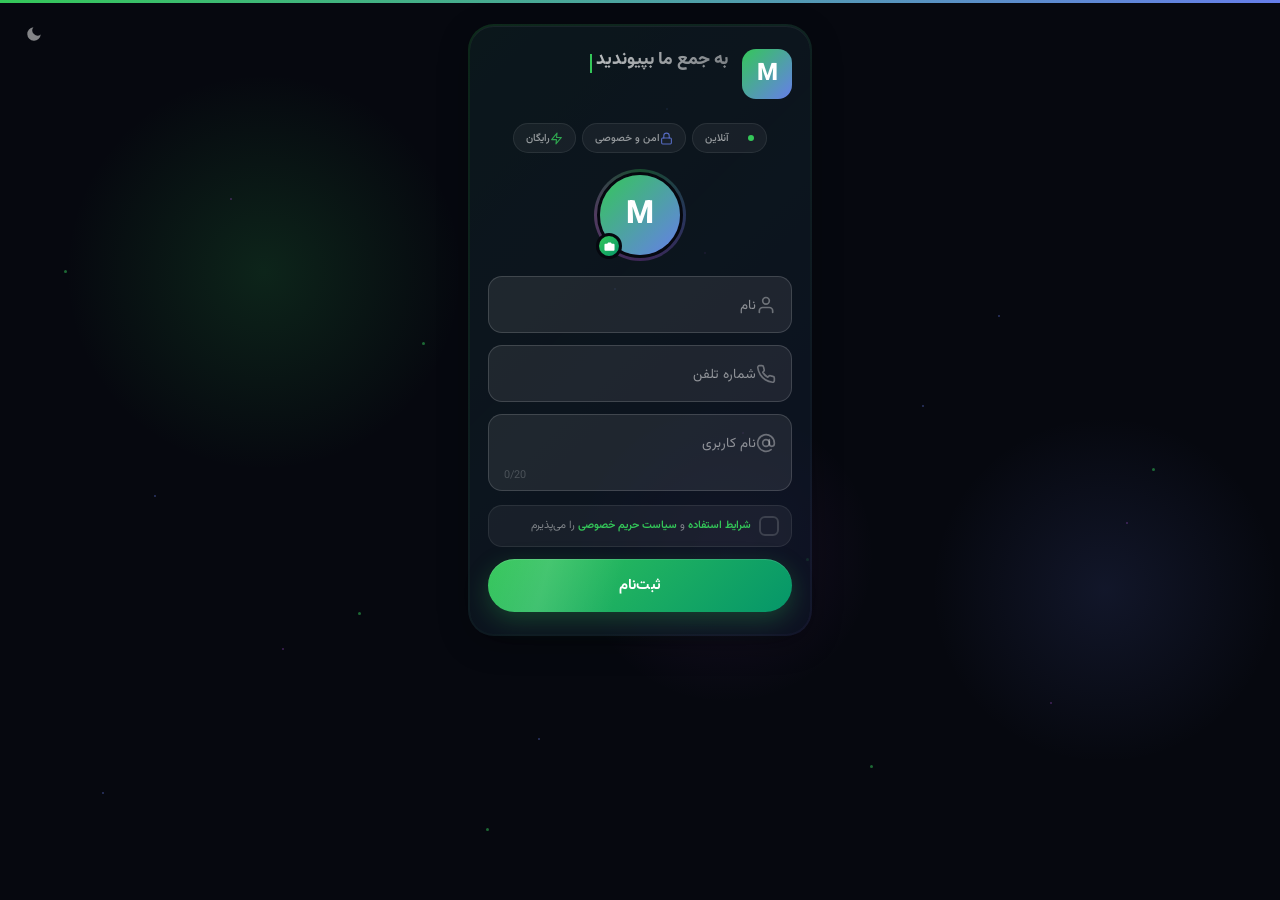
==== commit d0c4180b: "Update register.html" ====
--- a/register.html
+++ b/register.html
@@ -3,295 +3,317 @@
 <head>
 <meta charset="UTF-8">
 <meta name="viewport" content="width=device-width,initial-scale=1.0,viewport-fit=cover">
-<meta name="theme-color" content="#06080f">
-<meta name="description" content="Matcha - ثبت‌نام سریع و امن">
 <title>Matcha</title>
 <link rel="preconnect" href="https://fonts.googleapis.com">
 <link rel="preconnect" href="https://fonts.gstatic.com" crossorigin>
 <link href="https://fonts.googleapis.com/css2?family=Vazirmatn:wght@100..900&display=swap" rel="stylesheet">
 <style>
 *{margin:0;padding:0;box-sizing:border-box;-webkit-tap-highlight-color:transparent}
-:root{
+
+.theme-scope{
 --bg:#06080f;--bg2:rgba(10,15,28,.7);
---text:rgba(255,255,255,.92);--text-muted:rgba(255,255,255,.45);--text-dim:rgba(255,255,255,.35);
+--text:rgba(255,255,255,.92);--text-muted:rgba(255,255,255,.45);
 --field-bg:rgba(255,255,255,.08);--field-border:rgba(255,255,255,.15);
---label:rgba(255,255,255,.5);
---ic:rgba(255,255,255,.35);--terms-bg:rgba(255,255,255,.05);
---terms-border:rgba(255,255,255,.08);
+--label:rgba(255,255,255,.5);--ic:rgba(255,255,255,.35);
+--terms-bg:rgba(255,255,255,.05);--terms-border:rgba(255,255,255,.08);
 --badge-bg:rgba(255,255,255,.05);--badge-border:rgba(255,255,255,.08);
---badge-text:rgba(255,255,255,.55);
---hdr-p:rgba(255,255,255,.45);
+--badge-text:rgba(255,255,255,.55);--badge-hover:rgba(255,255,255,.1);
+--badge-hover-border:rgba(255,255,255,.18);--badge-hover-text:rgba(255,255,255,.8);
+--hdr-p:rgba(255,255,255,.45);--prog-bg:rgba(255,255,255,.05);
 --g1:rgba(52,199,89,.15);--g2:rgba(102,126,234,.12);--g3:rgba(175,82,222,.1);
---prog-bg:rgba(255,255,255,.05);
+--toggle-bg:rgba(255,255,255,.06);--toggle-border:rgba(255,255,255,.08);
+--err-bg:rgba(255,59,48,.08);--ok-bg:rgba(52,199,89,.06);
 }
-body{
-font-family:'Vazirmatn','Tahoma','Arial',sans-serif;
-color:var(--text);min-height:100vh;
-overflow-x:hidden;-webkit-font-smoothing:antialiased;
-background:var(--bg);
+#themeChk:checked~.theme-scope{
+--bg:#f5f5f7;--bg2:rgba(255,255,255,.82);
+--text:rgba(0,0,0,.88);--text-muted:rgba(0,0,0,.5);
+--field-bg:rgba(0,0,0,.03);--field-border:rgba(0,0,0,.1);
+--label:rgba(0,0,0,.45);--ic:rgba(0,0,0,.25);
+--terms-bg:rgba(0,0,0,.03);--terms-border:rgba(0,0,0,.06);
+--badge-bg:rgba(0,0,0,.03);--badge-border:rgba(0,0,0,.06);
+--badge-text:rgba(0,0,0,.5);--badge-hover:rgba(0,0,0,.05);
+--badge-hover-border:rgba(0,0,0,.12);--badge-hover-text:rgba(0,0,0,.75);
+--hdr-p:rgba(0,0,0,.4);--prog-bg:rgba(0,0,0,.05);
+--g1:rgba(52,199,89,.08);--g2:rgba(102,126,234,.06);--g3:rgba(175,82,222,.05);
+--toggle-bg:rgba(0,0,0,.05);--toggle-border:rgba(0,0,0,.08);
+--err-bg:rgba(255,59,48,.06);--ok-bg:rgba(52,199,89,.05);
 }
-
-/* ===== انیمیشن‌ها ===== */
+#themeChk:checked~.theme-scope .card-glow{filter:saturate(.6)}
+#themeChk:checked~.theme-scope .card-inner{box-shadow:0 4px 24px rgba(0,0,0,.06),inset 0 1px 0 rgba(255,255,255,.5)}
+
+body{font-family:'Vazirmatn','Tahoma','Arial',sans-serif;color:var(--text);min-height:100vh;overflow-x:hidden;-webkit-font-smoothing:antialiased;background:var(--bg)}
+
 @keyframes float{0%,100%{transform:translateY(0)}50%{transform:translateY(-8px)}}
 @keyframes grad{0%{background-position:0% 50%}50%{background-position:100% 50%}100%{background-position:0% 50%}}
+@keyframes shine{0%{left:-100%}100%{left:200%}}
 @keyframes up{from{opacity:0;transform:translateY(14px)}to{opacity:1;transform:translateY(0)}}
-@keyframes slideRight{from{opacity:0;transform:translateX(-20px)}to{opacity:1;transform:translateX(0)}}
-@keyframes cardIn{from{opacity:0;transform:translateY(24px)}to{opacity:1;transform:translateY(0)}}
-@keyframes borderGlow{0%{background-position:0% 50%}50%{background-position:100% 50%}100%{background-position:0% 50%}}
-@keyframes badgePop{0%{opacity:0;transform:scale(.8)}100%{opacity:1;transform:scale(1)}}
-@keyframes shine{0%{left:-100%}100%{left:200%}}
-@keyframes btnPulse{0%{box-shadow:0 8px 24px rgba(52,199,89,.25),inset 0 1px 0 rgba(255,255,255,.12),0 0 0 0 rgba(52,199,89,.4)}70%{box-shadow:0 8px 24px rgba(52,199,89,.25),inset 0 1px 0 rgba(255,255,255,.12),0 0 0 10px rgba(52,199,89,0)}100%{box-shadow:0 8px 24px rgba(52,199,89,.25),inset 0 1px 0 rgba(255,255,255,.12),0 0 0 0 rgba(52,199,89,0)}}
+@keyframes slideR{from{opacity:0;transform:translateX(-20px)}to{opacity:1;transform:translateX(0)}}
+@keyframes bGlow{0%{background-position:0% 50%}50%{background-position:100% 50%}100%{background-position:0% 50%}}
+@keyframes cIn{from{opacity:0;transform:translateY(24px)}to{opacity:1;transform:translateY(0)}}
 @keyframes pulse{0%,100%{opacity:1;transform:scale(1)}50%{opacity:.5;transform:scale(1.3)}}
 @keyframes blink{50%{opacity:0}}
-
-/* ===== پس‌زمینه ===== */
-.bg{position:fixed;top:0;right:0;bottom:0;left:0;z-index:0;background:var(--bg)}
+@keyframes bPop{0%{opacity:0;transform:scale(.8)}100%{opacity:1;transform:scale(1)}}
+@keyframes pShim{0%{background-position:0% 50%}100%{background-position:200% 50%}}
+@keyframes bPulse{0%{box-shadow:0 8px 24px rgba(52,199,89,.25),inset 0 1px 0 rgba(255,255,255,.12),0 0 0 0 rgba(52,199,89,.4)}70%{box-shadow:0 8px 24px rgba(52,199,89,.25),inset 0 1px 0 rgba(255,255,255,.12),0 0 0 10px rgba(52,199,89,0)}100%{box-shadow:0 8px 24px rgba(52,199,89,.25),inset 0 1px 0 rgba(255,255,255,.12),0 0 0 0 rgba(52,199,89,0)}}
+@keyframes pF1{0%{transform:translate(0,0);opacity:0}15%{opacity:.7}85%{opacity:.7}100%{transform:translate(20px,-100px);opacity:0}}
+@keyframes pF2{0%{transform:translate(0,0);opacity:0}15%{opacity:.6}85%{opacity:.6}100%{transform:translate(-25px,-90px);opacity:0}}
+@keyframes pF3{0%{transform:translate(0,0);opacity:0}15%{opacity:.5}85%{opacity:.5}100%{transform:translate(15px,-110px);opacity:0}}
+@keyframes typew{to{max-width:400px}}
+@keyframes subC{0%,5%{opacity:0;transform:translateY(-8px)}8%,28%{opacity:1;transform:translateY(0)}33%,100%{opacity:0;transform:translateY(8px)}}
+@keyframes cntC{0%,4%{opacity:0;transform:translateY(-100%)}6%,22%{opacity:1;transform:translateY(0)}24%,100%{opacity:0;transform:translateY(100%)}}
+@keyframes checkP{0%{transform:scale(0)}50%{transform:scale(1.2)}100%{transform:scale(1)}}
+@keyframes shake{0%,100%{transform:translateX(0)}20%{transform:translateX(-4px)}40%{transform:translateX(4px)}60%{transform:translateX(-2px)}80%{transform:translateX(2px)}}
+
+/* پس‌زمینه */
+.bg{position:fixed;top:0;right:0;bottom:0;left:0;z-index:0;background:var(--bg);transition:background .3s}
 .bg-g1{position:absolute;width:400px;height:400px;border-radius:50%;background:radial-gradient(circle,var(--g1),transparent 70%);top:8%;left:5%;animation:float 8s ease-in-out infinite}
 .bg-g2{position:absolute;width:350px;height:350px;border-radius:50%;background:radial-gradient(circle,var(--g2),transparent 70%);bottom:15%;right:0;animation:float 10s ease-in-out infinite 2s}
 .bg-g3{position:absolute;width:300px;height:300px;border-radius:50%;background:radial-gradient(circle,var(--g3),transparent 70%);top:45%;left:45%;animation:float 12s ease-in-out infinite 4s}
 
-/* ===== نوار پیشرفت ===== */
+.px{position:fixed;top:0;right:0;bottom:0;left:0;z-index:0;overflow:hidden;pointer-events:none}
+.pp{position:absolute;border-radius:50%}
+.pp.a{background:rgba(52,199,89,.5);width:3px;height:3px}
+.pp.b{background:rgba(102,126,234,.4);width:2px;height:2px}
+.pp.c{background:rgba(175,82,222,.35);width:2px;height:2px}
+.pp:nth-child(3n+1){animation:pF1 6s ease-in-out infinite}
+.pp:nth-child(3n+2){animation:pF2 7s ease-in-out infinite}
+.pp:nth-child(3n){animation:pF3 8s ease-in-out infinite}
+
 .prog{position:fixed;top:0;left:0;right:0;height:3px;background:var(--prog-bg);z-index:1000}
-.prog-fill{height:100%;background:linear-gradient(90deg,#34c759,#667eea,#34c759);background-size:200% 100%;width:0;transition:width .4s ease;border-radius:0 2px 2px 0}
-
-/* ===== رپر ===== */
-.wrap{position:relative;z-index:1;max-width:380px;margin:0 auto;padding:24px 18px 24px}
-
-/* ===== کارت ===== */
-.card-glow{position:relative;padding:2px;border-radius:26px;background:linear-gradient(135deg,rgba(52,199,89,.2),rgba(102,126,234,.15),rgba(175,82,222,.12),rgba(52,199,89,.2));background-size:300% 300%;animation:borderGlow 6s ease infinite,cardIn .6s ease .15s both}
-.card-inner{background:var(--bg2);border-radius:24px;padding:22px 18px;box-shadow:0 8px 32px rgba(0,0,0,.3),inset 0 1px 0 rgba(255,255,255,.06);position:relative}
-
-/* ===== هدر کارت ===== */
-.card-hdr{display:flex;align-items:center;margin-bottom:20px;animation:slideRight .5s ease both}
-.card-hdr-ic{position:relative;width:50px;height:50px;flex-shrink:0;margin-left:14px;animation:float 4s ease-in-out infinite}
+.prog-fill{height:100%;background:linear-gradient(90deg,#34c759,#667eea,#34c759);background-size:200% 100%;animation:pShim 2s linear infinite;width:100%}
+
+/* تم */
+#themeChk{position:absolute;opacity:0;pointer-events:none;width:0;height:0}
+.theme-toggle{position:fixed;top:14px;left:14px;z-index:50;width:40px;height:40px;border-radius:50%;background:var(--toggle-bg);border:1px solid var(--toggle-border);display:flex;align-items:center;justify-content:center;cursor:pointer;transition:all .3s}
+.theme-toggle:hover{transform:scale(1.05)}
+.theme-toggle:active{transform:scale(.95)}
+.theme-toggle svg{width:18px;height:18px}
+.ic-moon{display:block;fill:rgba(255,255,255,.5)}
+.ic-sun{display:none;fill:rgba(0,0,0,.5)}
+#themeChk:checked~.theme-toggle .ic-moon{display:none}
+#themeChk:checked~.theme-toggle .ic-sun{display:block}
+
+.wrap{position:relative;z-index:1;max-width:380px;margin:0 auto;padding:24px 18px}
+
+/* کارت */
+.card-glow{position:relative;padding:2px;border-radius:26px;background:linear-gradient(135deg,rgba(52,199,89,.2),rgba(102,126,234,.15),rgba(175,82,222,.12),rgba(52,199,89,.2));background-size:300% 300%;animation:bGlow 6s ease infinite,cIn .6s ease .15s both;transition:filter .3s}
+.card-inner{background:var(--bg2);border-radius:24px;padding:22px 18px;box-shadow:0 8px 32px rgba(0,0,0,.3),inset 0 1px 0 rgba(255,255,255,.06);transition:background .3s}
+
+/* هدر */
+.card-hdr{display:flex;align-items:center;margin-bottom:20px;animation:slideR .5s ease both}
+.card-hdr-ic{width:50px;height:50px;flex-shrink:0;margin-left:14px;animation:float 4s ease-in-out infinite}
 .card-hdr-img{width:50px;height:50px;border-radius:14px;overflow:hidden;background:linear-gradient(135deg,#34c759,#667eea);display:flex;align-items:center;justify-content:center}
 .card-hdr-img span{font-size:1.5rem;font-weight:800;color:#fff}
 .card-hdr-txt{min-width:0;flex:1}
-.card-hdr-txt h1{font-size:1.1rem;font-weight:800;line-height:1.4;margin-bottom:2px;background:linear-gradient(135deg,var(--text),var(--text-muted));-webkit-background-clip:text;-webkit-text-fill-color:transparent;background-clip:text}
-.card-hdr-txt p{font-size:.76rem;color:var(--hdr-p);line-height:1.5}
-
-/* ===== بج‌ها ===== */
+.card-hdr-txt h1{font-size:1.1rem;font-weight:800;line-height:1.4;min-height:1.5em;background:linear-gradient(135deg,var(--text),var(--text-muted));-webkit-background-clip:text;-webkit-text-fill-color:transparent;background-clip:text}
+.tw-wrap{display:inline-block;overflow:hidden;white-space:nowrap;max-width:0;animation:typew 2s steps(18,end) .3s forwards;vertical-align:bottom}
+.tw-cursor{display:inline-block;width:2px;height:1.1em;background:#34c759;margin-right:4px;vertical-align:text-bottom;animation:blink 1s step-end infinite}
+
+.rotating-subs{position:relative;height:1.5em;overflow:hidden;margin-top:2px}
+.sub{position:absolute;top:0;right:0;left:0;font-size:.76rem;color:var(--hdr-p);line-height:1.5;opacity:0;white-space:nowrap;overflow:hidden;text-overflow:ellipsis}
+.sub.s1{animation:subC 12s ease infinite 0s}
+.sub.s2{animation:subC 12s ease infinite 4s}
+.sub.s3{animation:subC 12s ease infinite 8s}
+
+/* بج‌ها */
 .attract{display:flex;justify-content:center;flex-wrap:wrap;margin-bottom:16px;animation:up .4s ease .1s both}
-.atr-badge{display:inline-flex;align-items:center;height:32px;padding:0 14px;background:var(--badge-bg);border:1px solid var(--badge-border);border-radius:20px;font-size:.7rem;color:var(--badge-text);font-weight:500;animation:badgePop .4s ease both;white-space:nowrap;margin:4px}
+.atr-badge{display:inline-flex;align-items:center;height:30px;padding:0 12px;background:var(--badge-bg);border:1px solid var(--badge-border);border-radius:20px;font-size:.65rem;color:var(--badge-text);font-weight:500;animation:bPop .4s ease both;white-space:nowrap;margin:3px;transition:all .25s}
 .atr-badge:nth-child(1){animation-delay:.15s}
 .atr-badge:nth-child(2){animation-delay:.25s}
 .atr-badge:nth-child(3){animation-delay:.35s}
-.atr-badge svg{width:14px;height:14px;flex-shrink:0}
+.atr-badge svg{width:13px;height:13px;flex-shrink:0}
+.atr-badge:hover{background:var(--badge-hover);border-color:var(--badge-hover-border);color:var(--badge-hover-text)}
 .online-dot{width:6px;height:6px;border-radius:50%;background:#34c759;flex-shrink:0;animation:pulse 2s ease-in-out infinite}
-.online-count{color:#34c759;font-weight:700}
-
-/* ===== آواتار ===== */
+
+.cnt-rot{display:inline-block;position:relative;height:1.1em;width:1.8em;overflow:hidden;vertical-align:middle}
+.cn{position:absolute;top:0;right:0;width:100%;text-align:center;opacity:0;color:#34c759;font-weight:700;font-size:inherit}
+.cn:nth-child(1){animation:cntC 16s ease infinite 0s}
+.cn:nth-child(2){animation:cntC 16s ease infinite 4s}
+.cn:nth-child(3){animation:cntC 16s ease infinite 8s}
+.cn:nth-child(4){animation:cntC 16s ease infinite 12s}
+
+/* آواتار */
 .av-sec{display:flex;flex-direction:column;align-items:center;margin-bottom:18px}
-.av-wrap{position:relative;width:90px;height:90px}
-.av-ring{position:absolute;top:-3px;right:-3px;bottom:-3px;left:-3px;border-radius:50%;background:conic-gradient(from 0deg,#34c759,#667eea,#af52de,#f093fb,#34c759);background-size:100% 100%;animation:grad 4s ease infinite;opacity:.3}
-.av-circle{width:90px;height:90px;border-radius:50%;overflow:hidden;background:var(--field-bg);position:relative;z-index:1;display:flex;align-items:center;justify-content:center;border:3px solid var(--bg)}
+.av-wrap{position:relative;width:86px;height:86px}
+.av-ring{position:absolute;top:-3px;right:-3px;bottom:-3px;left:-3px;border-radius:50%;background:conic-gradient(from 0deg,#34c759,#667eea,#af52de,#f093fb,#34c759);animation:grad 4s ease infinite;opacity:.3;transition:opacity .3s}
+.av-wrap:hover .av-ring{opacity:.6}
+.av-circle{width:86px;height:86px;border-radius:50%;overflow:hidden;background:var(--field-bg);position:relative;z-index:1;display:flex;align-items:center;justify-content:center;border:3px solid var(--bg);cursor:pointer;transition:box-shadow .3s}
+.av-circle:hover{box-shadow:0 6px 20px rgba(52,199,89,.15)}
 .av-letter{width:100%;height:100%;display:flex;align-items:center;justify-content:center;font-size:2rem;font-weight:800;color:#fff;background:linear-gradient(135deg,#34c759,#667eea)}
-.av-placeholder{display:flex;flex-direction:column;align-items:center;gap:2px}
-.av-placeholder svg{width:24px;height:24px;fill:var(--ic)}
-.av-placeholder span{font-size:.58rem;color:var(--ic)}
-
-/* ===== فیلدها ===== */
+.av-cam{position:absolute;bottom:-1px;left:-1px;width:26px;height:26px;background:linear-gradient(135deg,#34c759,#059669);border:3px solid var(--bg);border-radius:50%;display:flex;align-items:center;justify-content:center;z-index:2;cursor:pointer;transition:transform .2s}
+.av-cam:hover{transform:scale(1.1)}
+.av-cam svg{width:11px;height:11px;fill:#fff}
+#avIn{position:absolute;opacity:0;width:0;height:0;pointer-events:none}
+
+/* فیلدها */
 .fields{display:flex;flex-direction:column;gap:12px}
-
-.field-box{
-display:flex;flex-wrap:wrap;align-items:center;
-background:var(--field-bg);border:1.5px solid var(--field-border);
-border-radius:14px;padding:6px 15px;
-transition:border-color .2s,box-shadow .2s;
-}
+.field-box{display:flex;flex-wrap:wrap;align-items:center;background:var(--field-bg);border:1.5px solid var(--field-border);border-radius:14px;padding:6px 15px;transition:border-color .2s,box-shadow .2s}
 .field-box:focus-within{border-color:rgba(52,199,89,.5);box-shadow:inset 0 1px 0 rgba(255,255,255,.06),0 0 0 3px rgba(52,199,89,.1)}
+.field-box.shake{animation:shake .4s ease}
+.field-box.has-err{border-color:rgba(255,59,48,.5);box-shadow:0 0 0 3px var(--err-bg)}
+.field-box.has-ok{border-color:rgba(52,199,89,.45);box-shadow:0 0 0 3px var(--ok-bg)}
+
 .field-ic{width:20px;height:20px;stroke:var(--ic);fill:none;stroke-width:2;stroke-linecap:round;stroke-linejoin:round;flex-shrink:0;transition:stroke .2s}
 .field-box:focus-within .field-ic{stroke:rgba(52,199,89,.7)}
+.field-box.has-ok .field-ic{stroke:#34c759}
+.field-box.has-err .field-ic{stroke:rgba(255,59,48,.7)}
 
 .fl-wrap{flex:1;position:relative;min-width:0}
-.fl-wrap input{
-width:100%;background:transparent;border:none;outline:none;
-font-size:.95rem;font-family:inherit;color:var(--text);
-padding:14px 0 6px;
-}
+.fl-wrap input{width:100%;background:transparent;border:none;outline:none;font-size:.92rem;font-family:inherit;color:var(--text);padding:14px 0 6px}
 .fl-wrap input::placeholder{color:transparent}
-.fl-wrap label{
-position:absolute;right:0;top:50%;transform:translateY(-50%);
-font-size:.88rem;color:var(--label);pointer-events:none;
-transition:all .25s cubic-bezier(.4,0,.2,1);white-space:nowrap;
-}
-/* ✅ لیبل شناور با CSS خالص */
-.fl-wrap input:focus + label,
-.fl-wrap input:not(:placeholder-shown) + label{
-top:4px;transform:translateY(0);font-size:.65rem;
-color:rgba(52,199,89,.7);font-weight:600;letter-spacing:.3px;
-}
-
+.fl-wrap label{position:absolute;right:0;top:50%;transform:translateY(-50%);font-size:.85rem;color:var(--label);pointer-events:none;transition:all .25s cubic-bezier(.4,0,.2,1);white-space:nowrap}
+.fl-wrap input:focus+label,.fl-wrap input:not(:placeholder-shown)+label{top:4px;transform:translateY(0);font-size:.63rem;color:rgba(52,199,89,.7);font-weight:600;letter-spacing:.3px}
+.field-box.has-err .fl-wrap input:focus+label,.field-box.has-err .fl-wrap input:not(:placeholder-shown)+label{color:rgba(255,69,58,.7)}
 .fl-wrap input[type=tel]{direction:ltr;text-align:left;font-variant-numeric:tabular-nums;letter-spacing:.4px}
 
-/* ===== نام کاربری ===== */
-.uname-wrap{
-display:flex;flex-wrap:wrap;align-items:center;
-background:var(--field-bg);border:1.5px solid var(--field-border);
-border-radius:14px;padding:6px 15px;
-transition:border-color .2s,box-shadow .2s;
-}
+.msg-err{flex-basis:100%;font-size:.7rem;margin-top:3px;font-weight:500;color:#ff453a;display:none;padding:0 2px}
+.msg-err.show{display:block}
+
+/* نام کاربری */
+.uname-wrap{display:flex;flex-wrap:wrap;align-items:center;background:var(--field-bg);border:1.5px solid var(--field-border);border-radius:14px;padding:6px 15px;transition:border-color .2s,box-shadow .2s}
 .uname-wrap:focus-within{border-color:rgba(52,199,89,.5);box-shadow:inset 0 1px 0 rgba(255,255,255,.06),0 0 0 3px rgba(52,199,89,.1)}
+.uname-wrap.has-err{border-color:rgba(255,59,48,.5);box-shadow:0 0 0 3px var(--err-bg)}
+.uname-wrap.has-ok{border-color:rgba(52,199,89,.45);box-shadow:0 0 0 3px var(--ok-bg)}
+.uname-wrap.shake{animation:shake .4s ease}
 .uname-wrap .fl-wrap input{direction:ltr;text-align:left}
-.uname-counter{flex-basis:100%;font-size:.7rem;color:rgba(255,255,255,.25);text-align:left;direction:ltr;margin-top:4px}
-.uname-preview{flex-basis:100%;display:flex;align-items:center;margin-top:8px;padding:8px 12px;background:rgba(52,199,89,.04);border:1px solid rgba(52,199,89,.08);border-radius:10px;direction:ltr;justify-content:flex-start}
-.uname-preview-at{font-size:.88rem;color:#34c759;font-weight:700}
-.uname-preview-val{font-size:.88rem;color:var(--text-muted);font-weight:400}
-
-/* ===== قوانین ===== */
-.terms{
-display:flex;align-items:center;
-padding:12px 14px;background:var(--terms-bg);
-border-radius:14px;border:1px solid var(--terms-border);
-cursor:pointer;
-}
-.terms input[type=checkbox]{display:none}
-.terms-check{
-width:22px;height:22px;border-radius:7px;
-border:2px solid var(--field-border);flex-shrink:0;
-display:flex;align-items:center;justify-content:center;
-transition:all .2s;margin-left:10px;
-}
-/* ✅ چک‌باکس با CSS خالص */
-.terms input:checked + .terms-check{
-background:#34c759;border-color:#34c759;
-}
-.terms-check svg{width:13px;height:13px;stroke:#fff;fill:none;stroke-width:3;opacity:0;transform:scale(0);transition:all .2s}
-.terms input:checked + .terms-check svg{opacity:1;transform:scale(1)}
-.terms-txt{font-size:.78rem;color:var(--text-muted);line-height:1.6;white-space:nowrap;overflow:hidden;text-overflow:ellipsis}
+.uname-status{width:20px;height:20px;flex-shrink:0;display:flex;align-items:center;justify-content:center;opacity:0;transition:opacity .2s}
+.uname-status.show{opacity:1}
+.uname-status svg{width:16px;height:16px;fill:none;stroke-width:2.5;stroke-linecap:round;stroke-linejoin:round}
+.uname-status.ok svg{stroke:#34c759}
+.uname-status.err svg{stroke:#ff453a}
+.uname-msg{flex-basis:100%;font-size:.7rem;margin-top:3px;font-weight:500;display:none;padding:0 2px}
+.uname-msg.show{display:block}
+.uname-msg.error{color:#ff453a}
+.uname-msg.success{color:#34c759}
+.uname-preview{flex-basis:100%;display:none;align-items:center;margin-top:8px;padding:8px 12px;background:rgba(52,199,89,.04);border:1px solid rgba(52,199,89,.08);border-radius:10px;direction:ltr;justify-content:flex-start;cursor:pointer;transition:background .2s}
+.uname-preview.show{display:flex}
+.uname-preview:hover{background:rgba(52,199,89,.1)}
+.uname-preview-at{font-size:.85rem;color:#34c759;font-weight:700}
+.uname-preview-val{font-size:.85rem;color:var(--text-muted);font-weight:400}
+.uname-counter{flex-basis:100%;font-size:.68rem;color:rgba(255,255,255,.2);text-align:left;direction:ltr;margin-top:3px}
+#themeChk:checked~.theme-scope .uname-counter{color:rgba(0,0,0,.2)}
+
+/* قوانین */
+.terms{display:flex;align-items:center;padding:10px 12px;background:var(--terms-bg);border-radius:14px;border:1px solid var(--terms-border);cursor:pointer;transition:all .2s;margin-top:2px}
+.terms:hover{background:var(--badge-hover)}
+.terms input[type=checkbox]{position:absolute;opacity:0;width:0;height:0}
+.terms-check{width:20px;height:20px;border-radius:6px;border:2px solid var(--field-border);flex-shrink:0;display:flex;align-items:center;justify-content:center;transition:all .2s;margin-left:8px}
+.terms-check svg{width:12px;height:12px;stroke:#fff;fill:none;stroke-width:3;opacity:0;transform:scale(0);transition:all .2s}
+.terms input:checked+.terms-check{background:#34c759;border-color:#34c759;animation:checkP .3s ease}
+.terms input:checked+.terms-check svg{opacity:1;transform:scale(1)}
+.terms-txt{font-size:.68rem;color:var(--text-muted);line-height:1.5;white-space:nowrap;overflow:hidden;text-overflow:ellipsis}
 .terms-txt a{color:#34c759;text-decoration:none;font-weight:600}
 
-/* ===== دکمه ===== */
-.btn-main{
-width:100%;padding:16px;
-background:linear-gradient(135deg,#34c759,#059669);
-color:#fff;border:none;border-radius:28px;
-font-family:inherit;font-weight:700;font-size:.95rem;
-cursor:pointer;position:relative;overflow:hidden;
-letter-spacing:.2px;margin-top:12px;
-box-shadow:0 8px 24px rgba(52,199,89,.25),inset 0 1px 0 rgba(255,255,255,.12);
-animation:btnPulse 1.5s ease-in-out infinite;
-display:block;text-align:center;text-decoration:none;
-}
+/* دکمه */
+.btn-main{width:100%;padding:15px;background:linear-gradient(135deg,#34c759,#059669);color:#fff;border:none;border-radius:28px;font-family:inherit;font-weight:700;font-size:.92rem;cursor:pointer;position:relative;overflow:hidden;letter-spacing:.2px;margin-top:12px;box-shadow:0 8px 24px rgba(52,199,89,.25),inset 0 1px 0 rgba(255,255,255,.12);animation:bPulse 1.5s ease-in-out infinite;display:block;text-align:center;text-decoration:none}
 .btn-main::after{content:'';position:absolute;top:0;width:50%;height:100%;background:linear-gradient(90deg,transparent,rgba(255,255,255,.12),transparent);animation:shine 2s ease-in-out infinite;transform:skewX(-15deg)}
 .btn-main:active{transform:scale(.97)}
 
-/* ===== انیمیشن ورود ===== */
-.field-box:nth-child(1){animation:up .4s ease .3s both}
-.field-box:nth-child(2){animation:up .4s ease .36s both}
-.field-box:nth-child(3){animation:up .4s ease .42s both}
-.field-box:nth-child(4){animation:up .4s ease .48s both}
-
-/* ===== ریسپانسیو ===== */
-@media(max-width:380px){
-.card-inner{padding:18px 14px}
-.card-hdr-txt h1{font-size:1rem}
-.atr-badge{font-size:.65rem;padding:0 10px;height:28px}
-}
+/* انیمیشن ورود */
+.fields>div:nth-child(1){animation:up .4s ease .3s both}
+.fields>div:nth-child(2){animation:up .4s ease .36s both}
+.fields>div:nth-child(3){animation:up .4s ease .42s both}
+.fields>div:nth-child(4){animation:up .4s ease .48s both}
+
+/* ریسپانسیو */
+@media(max-width:380px){.card-inner{padding:18px 14px}.card-hdr-txt h1{font-size:1rem}.atr-badge{font-size:.6rem;padding:0 8px;height:26px}}
 </style>
 </head>
 <body>
 
-<!-- پس‌زمینه -->
-<div class="bg">
-<div class="bg-g1"></div>
-<div class="bg-g2"></div>
-<div class="bg-g3"></div>
-</div>
-
-<!-- نوار پیشرفت -->
-<div class="prog"><div class="prog-fill" style="width:50%"></div></div>
-
-<!-- محتوا -->
+<input type="checkbox" id="themeChk">
+<label for="themeChk" class="theme-toggle" title="تغییر تم">
+<svg class="ic-moon" viewBox="0 0 24 24" width="18" height="18"><path d="M21 12.79A9 9 0 1111.21 3a7 7 0 009.79 9.79z"/></svg>
+<svg class="ic-sun" viewBox="0 0 24 24" width="18" height="18"><circle cx="12" cy="12" r="5"/><line x1="12" y1="1" x2="12" y2="3" stroke="currentColor" stroke-width="2" stroke-linecap="round"/><line x1="12" y1="21" x2="12" y2="23" stroke="currentColor" stroke-width="2" stroke-linecap="round"/><line x1="4.22" y1="4.22" x2="5.64" y2="5.64" stroke="currentColor" stroke-width="2" stroke-linecap="round"/><line x1="18.36" y1="18.36" x2="19.78" y2="19.78" stroke="currentColor" stroke-width="2" stroke-linecap="round"/><line x1="1" y1="12" x2="3" y2="12" stroke="currentColor" stroke-width="2" stroke-linecap="round"/><line x1="21" y1="12" x2="23" y2="12" stroke="currentColor" stroke-width="2" stroke-linecap="round"/><line x1="4.22" y1="19.78" x2="5.64" y2="18.36" stroke="currentColor" stroke-width="2" stroke-linecap="round"/><line x1="18.36" y1="5.64" x2="19.78" y2="4.22" stroke="currentColor" stroke-width="2" stroke-linecap="round"/></svg>
+</label>
+
+<div class="theme-scope">
+
+<div class="bg"><div class="bg-g1"></div><div class="bg-g2"></div><div class="bg-g3"></div></div>
+
+<div class="px">
+<div class="pp a" style="left:5%;top:30%"></div><div class="pp b" style="left:12%;top:55%"></div>
+<div class="pp c" style="left:22%;top:72%"></div><div class="pp a" style="left:33%;top:38%"></div>
+<div class="pp b" style="left:42%;top:82%"></div><div class="pp c" style="left:55%;top:28%"></div>
+<div class="pp a" style="left:63%;top:62%"></div><div class="pp b" style="left:72%;top:45%"></div>
+<div class="pp c" style="left:82%;top:78%"></div><div class="pp a" style="left:90%;top:52%"></div>
+<div class="pp b" style="left:8%;top:88%"></div><div class="pp c" style="left:18%;top:22%"></div>
+<div class="pp a" style="left:28%;top:68%"></div><div class="pp b" style="left:48%;top:32%"></div>
+<div class="pp c" style="left:58%;top:48%"></div><div class="pp a" style="left:68%;top:85%"></div>
+<div class="pp b" style="left:78%;top:35%"></div><div class="pp c" style="left:88%;top:58%"></div>
+<div class="pp a" style="left:38%;top:92%"></div><div class="pp b" style="left:52%;top:12%"></div>
+</div>
+
+<div class="prog"><div class="prog-fill"></div></div>
+
 <div class="wrap">
 <div class="card-glow"><div class="card-inner">
 
-<!-- هدر -->
 <div class="card-hdr">
-<div class="card-hdr-ic">
-<div class="card-hdr-img"><span>M</span></div>
-</div>
+<div class="card-hdr-ic"><div class="card-hdr-img"><span>M</span></div></div>
 <div class="card-hdr-txt">
-<h1>به جمع ما بپیوندید</h1>
-<p>حساب کاربری بسازید و شروع کنید</p>
-</div>
-</div>
-
-<!-- بج‌ها -->
+<h1><span class="tw-wrap">به جمع ما بپیوندید</span><span class="tw-cursor"></span></h1>
+<div class="rotating-subs">
+<p class="sub s1">حساب کاربری بسازید و شروع کنید</p>
+<p class="sub s2">رایگان، امن و کاملاً خصوصی</p>
+<p class="sub s3">به جمع هزاران کاربر بپیوندید</p>
+</div>
+</div>
+</div>
+
 <div class="attract">
-<div class="atr-badge badge-green">
-<span class="online-dot"></span>
-<span class="online-count">۲۴۷</span> آنلاین
-</div>
-<div class="atr-badge badge-blue">
-<svg viewBox="0 0 24 24" fill="none" stroke="rgba(102,126,234,.8)" stroke-width="2" stroke-linecap="round" stroke-linejoin="round"><rect x="3" y="11" width="18" height="11" rx="2" ry="2"/><path d="M7 11V7a5 5 0 0110 0v4"/></svg>
-امن و خصوصی
-</div>
-<div class="atr-badge badge-green">
-<svg viewBox="0 0 24 24" fill="none" stroke="rgba(52,199,89,.8)" stroke-width="2" stroke-linecap="round" stroke-linejoin="round"><polygon points="13 2 3 14 12 14 11 22 21 10 12 10 13 2"/></svg>
-رایگان
-</div>
-</div>
-
-<!-- آواتار -->
+<div class="atr-badge"><span class="online-dot"></span><span class="cnt-rot"><span class="cn">۲۴۷</span><span class="cn">۲۵۱</span><span class="cn">۲۴۳</span><span class="cn">۲۴۹</span></span> آنلاین</div>
+<div class="atr-badge"><svg viewBox="0 0 24 24" fill="none" stroke="rgba(102,126,234,.8)" stroke-width="2" stroke-linecap="round" stroke-linejoin="round"><rect x="3" y="11" width="18" height="11" rx="2" ry="2"/><path d="M7 11V7a5 5 0 0110 0v4"/></svg>امن و خصوصی</div>
+<div class="atr-badge"><svg viewBox="0 0 24 24" fill="none" stroke="rgba(52,199,89,.8)" stroke-width="2" stroke-linecap="round" stroke-linejoin="round"><polygon points="13 2 3 14 12 14 11 22 21 10 12 10 13 2"/></svg>رایگان</div>
+</div>
+
 <div class="av-sec">
 <div class="av-wrap">
 <div class="av-ring"></div>
-<div class="av-circle">
-<div class="av-letter">M</div>
-</div>
-</div>
-</div>
-
-<!-- فیلدها -->
+<div class="av-circle"><div class="av-letter">M</div></div>
+<label class="av-cam" for="avIn"><svg viewBox="0 0 24 24"><path d="M23 19a2 2 0 01-2 2H3a2 2 0 01-2-2V8a2 2 0 012-2h4l2-3h6l2 3h4a2 2 0 012 2z"/><circle cx="12" cy="13" r="4"/></svg></label>
+</div>
+<input type="file" id="avIn" name="avatar" accept="image/*">
+</div>
+
+<form action="index.html" method="get">
 <div class="fields">
 
-<!-- نام -->
-<div class="field-box">
+<div class="field-box" id="fName">
 <svg class="field-ic" viewBox="0 0 24 24"><path d="M20 21v-2a4 4 0 00-4-4H8a4 4 0 00-4 4v2"/><circle cx="12" cy="7" r="4"/></svg>
-<div class="fl-wrap">
-<input type="text" name="name" autocomplete="off" maxlength="30" placeholder=" ">
-<label>نام</label>
-</div>
-</div>
-
-<!-- شماره تلفن -->
-<div class="field-box">
+<div class="fl-wrap"><input type="text" name="name" id="iName" autocomplete="off" maxlength="30" minlength="2" required placeholder=" "><label for="iName">نام</label></div>
+<div class="msg-err" id="eName"></div>
+</div>
+
+<div class="field-box" id="fPhone">
 <svg class="field-ic" viewBox="0 0 24 24"><path d="M22 16.92v3a2 2 0 01-2.18 2 19.79 19.79 0 01-8.63-3.07 19.5 19.5 0 01-6-6 19.79 19.79 0 01-3.07-8.67A2 2 0 014.11 2h3a2 2 0 012 1.72c.127.96.361 1.903.7 2.81a2 2 0 01-.45 2.11L8.09 9.91a16 16 0 006 6l1.27-1.27a2 2 0 012.11-.45c.907.339 1.85.573 2.81.7A2 2 0 0122 16.92z"/></svg>
-<div class="fl-wrap">
-<input type="tel" name="phone" maxlength="11" inputmode="numeric" autocomplete="off" placeholder=" ">
-<label>شماره تلفن</label>
-</div>
-</div>
-
-<!-- نام کاربری -->
-<div class="field-box">
+<div class="fl-wrap"><input type="tel" name="phone" id="iPhone" maxlength="11" inputmode="numeric" autocomplete="off" required pattern="09[0-9]{9}" placeholder=" "><label for="iPhone">شماره تلفن</label></div>
+<div class="msg-err" id="ePhone"></div>
+</div>
+
+<div class="field-box" id="fUname">
 <svg class="field-ic" viewBox="0 0 24 24"><circle cx="12" cy="12" r="4"/><path d="M16 8v5a3 3 0 006 0v-1a10 10 0 10-3.92 7.94"/></svg>
-<div class="fl-wrap">
-<input type="text" name="username" autocomplete="off" maxlength="20" dir="ltr" placeholder=" ">
-<label>نام کاربری</label>
-</div>
-<div class="uname-counter">0/20</div>
-</div>
-
-<!-- قوانین -->
+<div class="fl-wrap"><input type="text" name="username" id="iUname" autocomplete="off" maxlength="20" minlength="3" dir="ltr" required pattern="[a-z][a-z0-9_]{2,19}" placeholder=" "><label for="iUname">نام کاربری</label></div>
+<div class="uname-status" id="uSt"></div>
+<div class="uname-msg" id="uMsg"></div>
+<div class="uname-preview" id="atPrev"><span class="uname-preview-at">@</span><span class="uname-preview-val" id="atVal"></span></div>
+<div class="uname-counter" id="uCnt">0/20</div>
+</div>
+
 <div class="terms">
-<input type="checkbox" id="termsChk">
-<label class="terms-check" for="termsChk">
-<svg viewBox="0 0 24 24"><polyline points="20 6 9 17 4 12"/></svg>
-</label>
-<div class="terms-txt">
-<a href="#">شرایط استفاده</a> و <a href="#">سیاست حریم خصوصی</a> را می‌پذیرم
-</div>
-</div>
-
-</div>
-
-<!-- دکمه ثبت‌نام -->
-<a href="index.html" class="btn-main">ثبت‌نام</a>
+<input type="checkbox" id="termsChk" name="terms" value="accepted" required>
+<label class="terms-check" for="termsChk"><svg viewBox="0 0 24 24"><polyline points="20 6 9 17 4 12"/></svg></label>
+<div class="terms-txt"><a href="#">شرایط استفاده</a> و <a href="#">سیاست حریم خصوصی</a> را می‌پذیرم</div>
+</div>
+
+</div>
+
+<button type="submit" class="btn-main">ثبت‌نام</button>
+</form>
 
 </div></div>
 </div>
 
+</div>
 </body>
 </html>
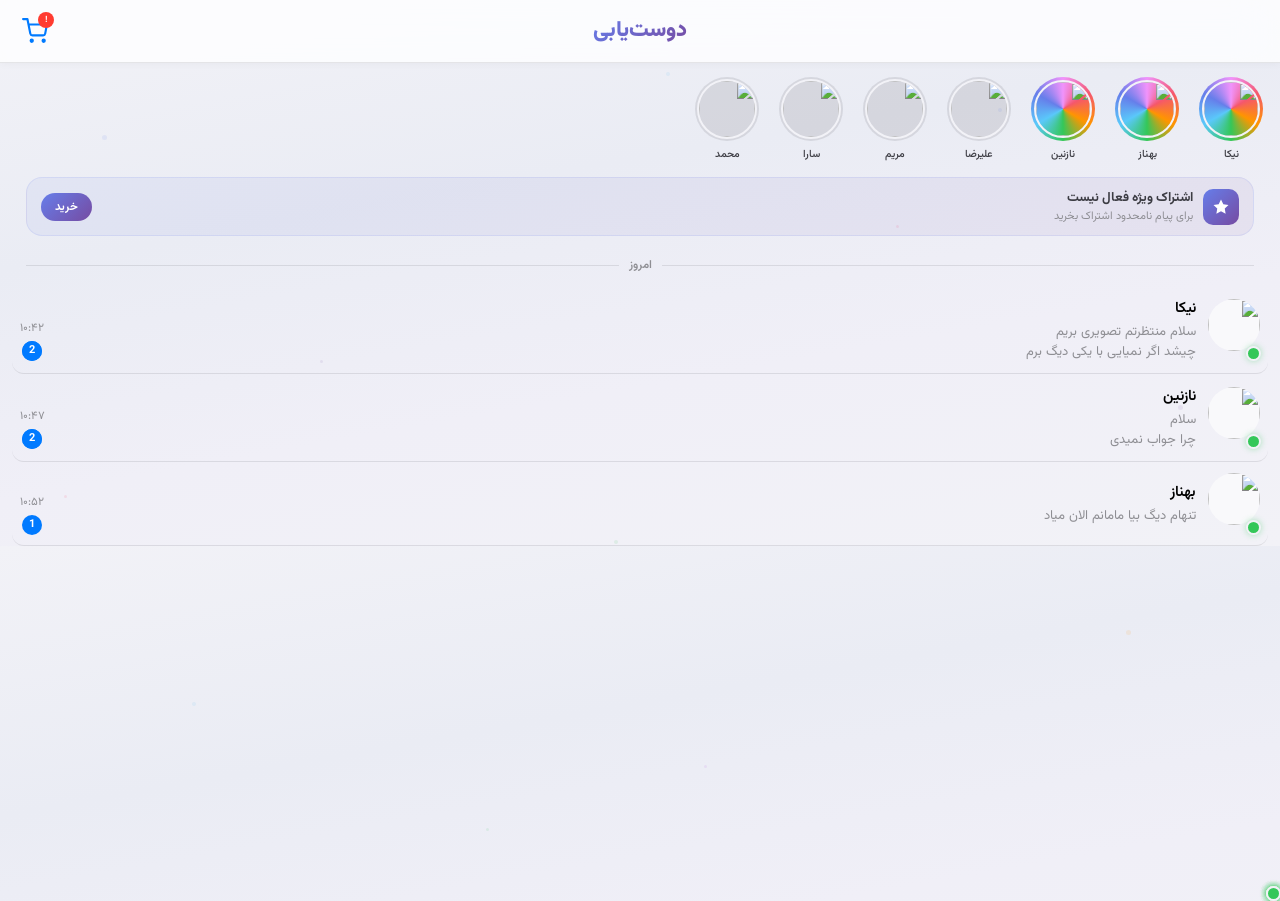
==== commit e4a21d96: "Update register.html" ====
--- a/register.html
+++ b/register.html
@@ -3,317 +3,312 @@
 <head>
 <meta charset="UTF-8">
 <meta name="viewport" content="width=device-width,initial-scale=1.0,viewport-fit=cover">
+<meta name="theme-color" content="#f2f2f7">
 <title>Matcha</title>
 <link rel="preconnect" href="https://fonts.googleapis.com">
 <link rel="preconnect" href="https://fonts.gstatic.com" crossorigin>
 <link href="https://fonts.googleapis.com/css2?family=Vazirmatn:wght@100..900&display=swap" rel="stylesheet">
 <style>
+:root{--bg:#f2f2f7;--card:#fff;--card2:#f9f9fb;--tx:#000;--tx2:#3c3c43;--tx3:#8e8e93;--dv:rgba(60,60,67,.12);--bl:#007aff;--gn:#34c759;--rd:#ff3b30;--or:#ff9500;--pk:#ff2d55;--gl:rgba(255,255,255,.78);--r1:12px;--r2:16px;--r3:22px;--r4:28px;--acc:linear-gradient(135deg,#667eea,#764ba2)}
+body.dark{--bg:#000;--card:#1c1c1e;--card2:#2c2c2e;--tx:#fff;--tx2:#ebebf5;--tx3:#8e8e93;--dv:rgba(84,84,88,.35);--gl:rgba(28,28,30,.78)}
 *{margin:0;padding:0;box-sizing:border-box;-webkit-tap-highlight-color:transparent}
-
-.theme-scope{
---bg:#06080f;--bg2:rgba(10,15,28,.7);
---text:rgba(255,255,255,.92);--text-muted:rgba(255,255,255,.45);
---field-bg:rgba(255,255,255,.08);--field-border:rgba(255,255,255,.15);
---label:rgba(255,255,255,.5);--ic:rgba(255,255,255,.35);
---terms-bg:rgba(255,255,255,.05);--terms-border:rgba(255,255,255,.08);
---badge-bg:rgba(255,255,255,.05);--badge-border:rgba(255,255,255,.08);
---badge-text:rgba(255,255,255,.55);--badge-hover:rgba(255,255,255,.1);
---badge-hover-border:rgba(255,255,255,.18);--badge-hover-text:rgba(255,255,255,.8);
---hdr-p:rgba(255,255,255,.45);--prog-bg:rgba(255,255,255,.05);
---g1:rgba(52,199,89,.15);--g2:rgba(102,126,234,.12);--g3:rgba(175,82,222,.1);
---toggle-bg:rgba(255,255,255,.06);--toggle-border:rgba(255,255,255,.08);
---err-bg:rgba(255,59,48,.08);--ok-bg:rgba(52,199,89,.06);
-}
-#themeChk:checked~.theme-scope{
---bg:#f5f5f7;--bg2:rgba(255,255,255,.82);
---text:rgba(0,0,0,.88);--text-muted:rgba(0,0,0,.5);
---field-bg:rgba(0,0,0,.03);--field-border:rgba(0,0,0,.1);
---label:rgba(0,0,0,.45);--ic:rgba(0,0,0,.25);
---terms-bg:rgba(0,0,0,.03);--terms-border:rgba(0,0,0,.06);
---badge-bg:rgba(0,0,0,.03);--badge-border:rgba(0,0,0,.06);
---badge-text:rgba(0,0,0,.5);--badge-hover:rgba(0,0,0,.05);
---badge-hover-border:rgba(0,0,0,.12);--badge-hover-text:rgba(0,0,0,.75);
---hdr-p:rgba(0,0,0,.4);--prog-bg:rgba(0,0,0,.05);
---g1:rgba(52,199,89,.08);--g2:rgba(102,126,234,.06);--g3:rgba(175,82,222,.05);
---toggle-bg:rgba(0,0,0,.05);--toggle-border:rgba(0,0,0,.08);
---err-bg:rgba(255,59,48,.06);--ok-bg:rgba(52,199,89,.05);
-}
-#themeChk:checked~.theme-scope .card-glow{filter:saturate(.6)}
-#themeChk:checked~.theme-scope .card-inner{box-shadow:0 4px 24px rgba(0,0,0,.06),inset 0 1px 0 rgba(255,255,255,.5)}
-
-body{font-family:'Vazirmatn','Tahoma','Arial',sans-serif;color:var(--text);min-height:100vh;overflow-x:hidden;-webkit-font-smoothing:antialiased;background:var(--bg)}
-
-@keyframes float{0%,100%{transform:translateY(0)}50%{transform:translateY(-8px)}}
-@keyframes grad{0%{background-position:0% 50%}50%{background-position:100% 50%}100%{background-position:0% 50%}}
-@keyframes shine{0%{left:-100%}100%{left:200%}}
-@keyframes up{from{opacity:0;transform:translateY(14px)}to{opacity:1;transform:translateY(0)}}
-@keyframes slideR{from{opacity:0;transform:translateX(-20px)}to{opacity:1;transform:translateX(0)}}
-@keyframes bGlow{0%{background-position:0% 50%}50%{background-position:100% 50%}100%{background-position:0% 50%}}
-@keyframes cIn{from{opacity:0;transform:translateY(24px)}to{opacity:1;transform:translateY(0)}}
-@keyframes pulse{0%,100%{opacity:1;transform:scale(1)}50%{opacity:.5;transform:scale(1.3)}}
-@keyframes blink{50%{opacity:0}}
-@keyframes bPop{0%{opacity:0;transform:scale(.8)}100%{opacity:1;transform:scale(1)}}
-@keyframes pShim{0%{background-position:0% 50%}100%{background-position:200% 50%}}
-@keyframes bPulse{0%{box-shadow:0 8px 24px rgba(52,199,89,.25),inset 0 1px 0 rgba(255,255,255,.12),0 0 0 0 rgba(52,199,89,.4)}70%{box-shadow:0 8px 24px rgba(52,199,89,.25),inset 0 1px 0 rgba(255,255,255,.12),0 0 0 10px rgba(52,199,89,0)}100%{box-shadow:0 8px 24px rgba(52,199,89,.25),inset 0 1px 0 rgba(255,255,255,.12),0 0 0 0 rgba(52,199,89,0)}}
-@keyframes pF1{0%{transform:translate(0,0);opacity:0}15%{opacity:.7}85%{opacity:.7}100%{transform:translate(20px,-100px);opacity:0}}
-@keyframes pF2{0%{transform:translate(0,0);opacity:0}15%{opacity:.6}85%{opacity:.6}100%{transform:translate(-25px,-90px);opacity:0}}
-@keyframes pF3{0%{transform:translate(0,0);opacity:0}15%{opacity:.5}85%{opacity:.5}100%{transform:translate(15px,-110px);opacity:0}}
-@keyframes typew{to{max-width:400px}}
-@keyframes subC{0%,5%{opacity:0;transform:translateY(-8px)}8%,28%{opacity:1;transform:translateY(0)}33%,100%{opacity:0;transform:translateY(8px)}}
-@keyframes cntC{0%,4%{opacity:0;transform:translateY(-100%)}6%,22%{opacity:1;transform:translateY(0)}24%,100%{opacity:0;transform:translateY(100%)}}
-@keyframes checkP{0%{transform:scale(0)}50%{transform:scale(1.2)}100%{transform:scale(1)}}
-@keyframes shake{0%,100%{transform:translateX(0)}20%{transform:translateX(-4px)}40%{transform:translateX(4px)}60%{transform:translateX(-2px)}80%{transform:translateX(2px)}}
-
-/* پس‌زمینه */
-.bg{position:fixed;top:0;right:0;bottom:0;left:0;z-index:0;background:var(--bg);transition:background .3s}
-.bg-g1{position:absolute;width:400px;height:400px;border-radius:50%;background:radial-gradient(circle,var(--g1),transparent 70%);top:8%;left:5%;animation:float 8s ease-in-out infinite}
-.bg-g2{position:absolute;width:350px;height:350px;border-radius:50%;background:radial-gradient(circle,var(--g2),transparent 70%);bottom:15%;right:0;animation:float 10s ease-in-out infinite 2s}
-.bg-g3{position:absolute;width:300px;height:300px;border-radius:50%;background:radial-gradient(circle,var(--g3),transparent 70%);top:45%;left:45%;animation:float 12s ease-in-out infinite 4s}
-
-.px{position:fixed;top:0;right:0;bottom:0;left:0;z-index:0;overflow:hidden;pointer-events:none}
+body{font-family:'Vazirmatn',-apple-system,sans-serif;background:linear-gradient(170deg,#f2f2f7 0%,#eaecf4 35%,#f0eff7 65%,#f2f2f7 100%);color:var(--tx);overflow-x:hidden;-webkit-font-smoothing:antialiased;transition:background .6s,color .6s}
+body.dark{background:linear-gradient(170deg,#000 0%,#08080f 35%,#0a0a12 65%,#000 100%)}
+
+/* ═══ Keyframes ═══ */
+@keyframes fadeUp{from{opacity:0;transform:translateY(14px)}to{opacity:1;transform:translateY(0)}}
+@keyframes glow{0%{box-shadow:0 0 0 0 rgba(52,199,89,.7),0 0 4px 0 rgba(52,199,89,.2)}50%{box-shadow:0 0 0 6px rgba(52,199,89,0),0 0 8px 1px rgba(52,199,89,.15)}100%{box-shadow:0 0 0 0 rgba(52,199,89,.7),0 0 4px 0 rgba(52,199,89,.2)}}
+@keyframes glowGray{0%{box-shadow:0 0 0 0 rgba(142,142,147,.4)}70%{box-shadow:0 0 0 6px rgba(142,142,147,0)}to{box-shadow:0 0 0 0 rgba(142,142,147,0)}}
+@keyframes pulse{0%,100%{transform:scale(1)}50%{transform:scale(1.2)}}
+@keyframes bellRing{0%,100%{transform:rotate(0)}10%{transform:rotate(14deg)}20%{transform:rotate(-12deg)}30%{transform:rotate(10deg)}40%{transform:rotate(-8deg)}50%{transform:rotate(6deg)}60%{transform:rotate(-4deg)}70%{transform:rotate(2deg)}}
+@keyframes lockShake{0%,100%{transform:translateX(0) rotate(0)}20%{transform:translateX(-4px) rotate(-5deg)}40%{transform:translateX(4px) rotate(5deg)}60%{transform:translateX(-3px) rotate(-3deg)}80%{transform:translateX(3px) rotate(3deg)}}
+@keyframes cartBounce{0%{transform:scale(1)}30%{transform:scale(1.3) rotate(-10deg)}60%{transform:scale(1.15) rotate(8deg)}to{transform:scale(1) rotate(0)}}
+@keyframes titleGlow{0%,100%{text-shadow:0 0 10px rgba(102,126,234,.3),0 0 25px rgba(118,75,162,.08)}50%{text-shadow:0 0 18px rgba(102,126,234,.5),0 0 40px rgba(118,75,162,.15)}}
+@keyframes ciSlideIn{from{max-height:0;opacity:0;padding:0 8px;border-bottom-width:0;transform:translateY(-50px)}to{max-height:120px;opacity:1;padding:11px 8px;border-bottom-width:.5px;transform:translateY(0)}}
+@keyframes ciGlow{0%,100%{background-color:transparent}30%{background-color:rgba(0,122,255,.06)}}
+@keyframes showMsg{from{max-height:0;opacity:0;transform:translateY(-20px)}to{max-height:30px;opacity:1;transform:translateY(0)}}
+@keyframes typingShow{0%{max-height:0;opacity:0}10%{max-height:25px;opacity:1}50%{max-height:25px;opacity:1}57%{max-height:0;opacity:0}100%{max-height:0;opacity:0}}
+@keyframes fadeIn{from{opacity:0}to{opacity:1}}
+@keyframes badgePop{from{opacity:0;transform:scale(0)}to{opacity:1;transform:scale(1)}}
+@keyframes badgePulse{0%,100%{transform:scale(1)}50%{transform:scale(1.18)}}
+@keyframes typingDot{0%,60%,100%{transform:translateY(0);opacity:.3}30%{transform:translateY(-6px);opacity:1}}
+@keyframes autoNotif{0%{transform:translate(-50%,-130%);opacity:0}6%{transform:translate(-50%,0);opacity:1}80%{transform:translate(-50%,0);opacity:1}100%{transform:translate(-50%,-130%);opacity:0}}
+@keyframes lockNotif{0%{transform:translate(-50%,-130%);opacity:0}10%{transform:translate(-50%,0);opacity:1}75%{transform:translate(-50%,0);opacity:1}100%{transform:translate(-50%,-130%);opacity:0}}
+@keyframes iconFloat{0%,100%{transform:translateY(0) scale(1)}50%{transform:translateY(-16px) scale(1.03)}}
+@keyframes gr1{0%{transform:rotate(0);opacity:.7}50%{opacity:1}to{transform:rotate(360deg);opacity:.7}}
+@keyframes gr2{0%{transform:rotate(360deg);opacity:.5}50%{opacity:.8}to{transform:rotate(0);opacity:.5}}
+@keyframes gPulse{0%,100%{filter:drop-shadow(0 0 20px rgba(52,199,89,.3)) drop-shadow(0 0 40px rgba(102,126,234,.1))}50%{filter:drop-shadow(0 0 35px rgba(52,199,89,.5)) drop-shadow(0 0 60px rgba(102,126,234,.2))}}
+@keyframes sLine{0%{left:-100%}to{left:200%}}
+@keyframes shimmer{0%{background-position:-200% center}to{background-position:200% center}}
+@keyframes tFade{0%{opacity:0;transform:translateY(10px)}to{opacity:1;transform:translateY(0)}}
+@keyframes pGrow{from{width:0}to{width:100%}}
+@keyframes pf{0%{transform:translateY(0) translateX(0) scale(1);opacity:0}20%{opacity:1}80%{opacity:1}to{transform:translateY(-120px) translateX(30px) scale(0);opacity:0}}
+@keyframes pf2{0%{transform:translateY(0) translateX(0) scale(1);opacity:0}20%{opacity:1}80%{opacity:1}to{transform:translateY(-100px) translateX(-40px) scale(0);opacity:0}}
+@keyframes pf3{0%{transform:translateY(0) translateX(0) scale(1);opacity:0}20%{opacity:1}80%{opacity:1}to{transform:translateY(-140px) translateX(20px) scale(0);opacity:0}}
+@keyframes emptyFloat{0%,100%{transform:translateY(0) rotate(0deg)}25%{transform:translateY(-8px) rotate(1.5deg)}75%{transform:translateY(4px) rotate(-1deg)}}
+@keyframes emptyGlow{0%,100%{filter:drop-shadow(0 4px 15px rgba(102,126,234,.2))}50%{filter:drop-shadow(0 6px 25px rgba(102,126,234,.35))}}
+@keyframes dotWave{0%,60%,100%{transform:translateY(0)}30%{transform:translateY(-8px)}}
+@keyframes heartFloat1{0%{transform:translate(0,0) scale(0);opacity:0}15%{transform:translate(-15px,-25px) scale(1);opacity:.8}85%{opacity:.6}100%{transform:translate(-30px,-90px) scale(.4);opacity:0}}
+@keyframes heartFloat2{0%{transform:translate(0,0) scale(0);opacity:0}15%{transform:translate(18px,-20px) scale(.8);opacity:.7}85%{opacity:.5}100%{transform:translate(35px,-85px) scale(.3);opacity:0}}
+@keyframes heartFloat3{0%{transform:translate(0,0) scale(0);opacity:0}15%{transform:translate(-8px,-28px) scale(.6);opacity:.6}85%{opacity:.4}100%{transform:translate(-20px,-95px) scale(.2);opacity:0}}
+@keyframes orbitSpin{from{transform:rotate(0deg)}to{transform:rotate(360deg)}}
+@keyframes emptyFadeOut{from{opacity:1}to{opacity:0;pointer-events:none}}
+@keyframes ringPulse{0%,100%{transform:scale(1);opacity:.3}50%{transform:scale(1.08);opacity:.5}}
+@keyframes storyGlow{0%,100%{box-shadow:0 0 6px rgba(240,147,251,.25),0 0 12px rgba(240,147,251,.08)}50%{box-shadow:0 0 14px rgba(240,147,251,.45),0 0 28px rgba(240,147,251,.15)}}
+@keyframes todayIn{from{max-height:0;opacity:0;padding:0 14px}to{max-height:50px;opacity:1;padding:12px 14px}}
+@keyframes bannerIn{from{max-height:0;opacity:0;margin:0 14px;padding:0 14px}to{max-height:80px;opacity:1;margin:8px 14px;padding:10px 14px}}
+@keyframes shimmerSweep{0%{left:-100%}50%,100%{left:200%}}
+@keyframes bpF1{0%,100%{transform:translate(0,0)}25%{transform:translate(15px,-20px)}50%{transform:translate(-10px,-40px)}75%{transform:translate(20px,-15px)}}
+@keyframes bpF2{0%,100%{transform:translate(0,0)}25%{transform:translate(-20px,15px)}50%{transform:translate(10px,-30px)}75%{transform:translate(-15px,20px)}}
+@keyframes bpF3{0%,100%{transform:translate(0,0)}25%{transform:translate(12px,25px)}50%{transform:translate(-18px,-20px)}75%{transform:translate(25px,-10px)}}
+@keyframes epF1{0%,100%{transform:translate(0,0);opacity:.25}50%{transform:translate(10px,-15px);opacity:.5}}
+@keyframes epF2{0%,100%{transform:translate(0,0);opacity:.25}50%{transform:translate(-12px,10px);opacity:.4}}
+@keyframes epF3{0%,100%{transform:translate(0,0);opacity:.25}50%{transform:translate(8px,12px);opacity:.5}}
+
+/* ═══ Background Particles ═══ */
+.bg-particles{position:fixed;inset:0;pointer-events:none;z-index:0;overflow:hidden}
+.bp{position:absolute;border-radius:50%;opacity:.1}
+.bp:nth-child(1){left:8%;top:15%;width:5px;height:5px;background:#667eea;animation:bpF1 15s ease-in-out infinite}
+.bp:nth-child(2){left:25%;top:40%;width:3px;height:3px;background:#764ba2;animation:bpF2 18s ease-in-out infinite 2s}
+.bp:nth-child(3){left:48%;top:60%;width:4px;height:4px;background:#34c759;animation:bpF1 20s ease-in-out infinite 4s}
+.bp:nth-child(4){left:70%;top:25%;width:3px;height:3px;background:#ff2d55;animation:bpF3 16s ease-in-out infinite 1s}
+.bp:nth-child(5){left:88%;top:70%;width:5px;height:5px;background:#ff9500;animation:bpF2 22s ease-in-out infinite 3s}
+.bp:nth-child(6){left:15%;top:78%;width:4px;height:4px;background:#5ac8fa;animation:bpF3 19s ease-in-out infinite 5s}
+.bp:nth-child(7){left:55%;top:85%;width:3px;height:3px;background:#af52de;animation:bpF1 17s ease-in-out infinite 2.5s}
+.bp:nth-child(8){left:78%;top:12%;width:4px;height:4px;background:#667eea;animation:bpF2 21s ease-in-out infinite 1.5s}
+.bp:nth-child(9){left:38%;top:92%;width:3px;height:3px;background:#34c759;animation:bpF3 14s ease-in-out infinite 3.5s}
+.bp:nth-child(10){left:92%;top:45%;width:5px;height:5px;background:#764ba2;animation:bpF1 18s ease-in-out infinite 4.5s}
+.bp:nth-child(11){left:5%;top:55%;width:3px;height:3px;background:#ff2d55;animation:bpF2 16s ease-in-out infinite .5s}
+.bp:nth-child(12){left:52%;top:8%;width:4px;height:4px;background:#5ac8fa;animation:bpF3 20s ease-in-out infinite 2s}
+
+.css-tog{position:absolute;opacity:0;width:0;height:0;pointer-events:none}
+
+/* ═══ Header ═══ */
+.app-hdr{position:sticky;top:0;z-index:90;padding:10px 14px;display:flex;align-items:center;justify-content:space-between;background:var(--gl);backdrop-filter:saturate(180%) blur(20px);-webkit-backdrop-filter:saturate(180%) blur(20px);border-bottom:.5px solid var(--dv);box-shadow:0 1px 8px rgba(0,0,0,.04)}
+.hdr-left{flex:1}.hdr-center{flex:2;display:flex;justify-content:center}.hdr-right{flex:1;display:flex;justify-content:flex-end}
+.hdr-title{font-size:1.35rem;font-weight:900;background:var(--acc);-webkit-background-clip:text;-webkit-text-fill-color:transparent;background-clip:text;animation:titleGlow 3s ease-in-out infinite}
+.cart-btn{background:none;border:none;cursor:pointer;padding:8px;border-radius:50%;position:relative;display:flex;align-items:center;justify-content:center;transition:background .2s}
+.cart-btn:active{background:var(--dv)}.cart-btn svg{width:26px;height:26px;stroke:var(--bl);fill:none;stroke-width:2;stroke-linecap:round;stroke-linejoin:round}.cart-btn:active svg{animation:cartBounce .5s ease}
+.cart-badge{position:absolute;top:2px;right:2px;width:16px;height:16px;border-radius:50%;background:var(--rd);color:#fff;font-size:9px;font-weight:700;display:flex;align-items:center;justify-content:center;animation:badgePulse 2s ease-in-out infinite}
+
+/* ═══ Stories ═══ */
+.stories-wrap{padding:14px 0 6px}.stories-bar{display:flex;gap:14px;padding:0 14px;overflow-x:auto;-webkit-overflow-scrolling:touch}.stories-bar::-webkit-scrollbar{display:none}
+.story-item{flex-shrink:0;text-align:center;cursor:pointer;width:70px;animation:fadeUp .5s cubic-bezier(.4,0,.2,1) backwards;display:block;text-decoration:none;color:inherit}
+.story-item:nth-child(1){animation-delay:0s}.story-item:nth-child(2){animation-delay:.06s}.story-item:nth-child(3){animation-delay:.12s}.story-item:nth-child(4){animation-delay:.18s}.story-item:nth-child(5){animation-delay:.24s}.story-item:nth-child(6){animation-delay:.3s}.story-item:nth-child(7){animation-delay:.36s}
+.story-ring{width:64px;height:64px;border-radius:50%;padding:3px;margin:0 auto 5px;background:conic-gradient(from 0deg,#f093fb,#f5576c,#ff9500,#34c759,#5ac8fa,#667eea,#f093fb);transition:transform .2s}
+.story-ring:not(.no-story){animation:storyGlow 3s ease-in-out infinite}
+.story-ring.no-story{background:var(--dv);padding:2px}.story-item:active .story-ring{transform:scale(.92)}
+.story-inner{width:100%;height:100%;border-radius:50%;overflow:hidden;border:2.5px solid var(--bg);position:relative}
+.story-inner img{width:100%;height:100%;object-fit:cover;border-radius:50%}
+.story-name{font-size:10.5px;font-weight:500;color:var(--tx2);white-space:nowrap;overflow:hidden;text-overflow:ellipsis}
+.sd{position:absolute;bottom:-1px;right:-1px;width:15px;height:15px;border-radius:50%;border:2.5px solid var(--bg);z-index:3}
+.sd.on{background:var(--gn);box-shadow:0 0 6px rgba(52,199,89,.4);animation:glow 2s infinite,pulse 2.5s ease-in-out infinite}.sd.off{background:var(--tx3);animation:glowGray 3s infinite}
+
+/* ═══ Chat List ═══ */
+.chat-list{padding:0 12px;position:relative;min-height:300px}
+.ci{display:flex;align-items:center;gap:12px;cursor:pointer;transition:background .15s;border-radius:var(--r1);text-decoration:none;color:inherit;border-bottom:.5px solid var(--dv);position:relative;overflow:hidden}
+.ci:active{background:var(--dv)}
+.ci::after{content:'';position:absolute;top:0;left:-100%;width:60%;height:100%;background:linear-gradient(90deg,transparent,rgba(102,126,234,.04),transparent);pointer-events:none;animation:shimmerSweep 8s ease-in-out 3s infinite}
+.ci-av-wrap{position:relative;flex-shrink:0}
+.ci-av{width:52px;height:52px;border-radius:50%;object-fit:cover;background:var(--card2)}
+.ci-body{flex:1;min-width:0}
+.ci-top{display:flex;justify-content:space-between;align-items:center;margin-bottom:2px}
+.ci-name{font-weight:600;font-size:.93rem}
+.ci-msg{font-size:.82rem;color:var(--tx3);white-space:nowrap;overflow:hidden;text-overflow:ellipsis;max-height:0;opacity:0;transform:translateY(-20px)}
+.ci-typing{display:flex;gap:4px;align-items:center;max-height:0;opacity:0;overflow:hidden}
+.ci-typing span{width:5px;height:5px;border-radius:50%;background:var(--tx3);animation:typingDot 1.4s ease-in-out infinite}
+.ci-typing span:nth-child(2){animation-delay:.2s}.ci-typing span:nth-child(3){animation-delay:.4s}
+.ci-right{position:relative;flex-shrink:0;display:flex;flex-direction:column;align-items:flex-end;gap:4px}
+.ci-time{font-size:.72rem;color:var(--tx3);opacity:0}
+.badge-wrap{position:relative;height:0;width:22px}
+.badge-wrap .unread{position:absolute;top:0;right:0;min-width:20px;height:20px;border-radius:10px;background:var(--bl);color:#fff;font-size:11px;font-weight:700;display:flex;align-items:center;justify-content:center;padding:0 6px;opacity:0;transform:scale(0)}
+
+/* ═══ Auto-messaging ═══ */
+.ci-nika,.ci-naz,.ci-beh{max-height:0;opacity:0;padding:0 8px;border-bottom-width:0;transform:translateY(-50px)}
+.ci-nika{animation:ciSlideIn .7s cubic-bezier(.4,0,.2,1) 58s both,ciGlow 2s ease 60s}
+.ci-naz{animation:ciSlideIn .7s cubic-bezier(.4,0,.2,1) 103s both,ciGlow 2s ease 105s}
+.ci-beh{animation:ciSlideIn .7s cubic-bezier(.4,0,.2,1) 153s both,ciGlow 2s ease 155s}
+.m-nika-1{animation:showMsg .6s cubic-bezier(.4,0,.2,1) 60s forwards}
+.m-nika-2{animation:showMsg .6s cubic-bezier(.4,0,.2,1) 75s forwards}
+.m-naz-1{animation:showMsg .6s cubic-bezier(.4,0,.2,1) 105s forwards}
+.m-naz-2{animation:showMsg .6s cubic-bezier(.4,0,.2,1) 125s forwards}
+.m-beh{animation:showMsg .6s cubic-bezier(.4,0,.2,1) 155s forwards}
+.tm-nika{animation:fadeIn .4s ease 60s forwards}.tm-naz{animation:fadeIn .4s ease 105s forwards}.tm-beh{animation:fadeIn .4s ease 155s forwards}
+.b-nika-1{animation:badgePop .4s ease 60s forwards,badgePulse 2s ease-in-out 60.4s infinite}
+.b-nika-2{animation:badgePop .35s ease 75s forwards,badgePulse 2s ease-in-out 75.35s infinite}
+.b-naz-1{animation:badgePop .4s ease 105s forwards,badgePulse 2s ease-in-out 105.4s infinite}
+.b-naz-2{animation:badgePop .35s ease 125s forwards,badgePulse 2s ease-in-out 125.35s infinite}
+.b-beh{animation:badgePop .4s ease 155s forwards,badgePulse 2s ease-in-out 155.4s infinite}
+.t-nika-1{animation:typingShow 3s ease 58.5s both}.t-nika-2{animation:typingShow 3s ease 73.5s both}
+.t-naz-1{animation:typingShow 3s ease 103.5s both}.t-naz-2{animation:typingShow 3s ease 123.5s both}
+.t-beh{animation:typingShow 3s ease 153.5s both}
+
+/* ═══ Today Separator ═══ */
+.today-sep{display:flex;align-items:center;gap:10px;max-height:0;opacity:0;overflow:hidden;animation:todayIn .5s cubic-bezier(.4,0,.2,1) 57s forwards}
+.today-sep::before,.today-sep::after{content:'';flex:1;height:1px;background:var(--dv)}
+.today-sep span{font-size:.72rem;color:var(--tx3);font-weight:600;white-space:nowrap}
+
+/* ═══ Subscription Banner ═══ */
+.sub-banner{display:flex;align-items:center;gap:10px;border-radius:var(--r2);cursor:pointer;transition:all .2s;max-height:0;opacity:0;overflow:hidden;animation:bannerIn .5s cubic-bezier(.4,0,.2,1) 57.2s forwards;background:linear-gradient(135deg,rgba(102,126,234,.08),rgba(118,75,162,.08));border:1px solid rgba(102,126,234,.12)}
+.sub-banner:active{transform:scale(.98);background:linear-gradient(135deg,rgba(102,126,234,.15),rgba(118,75,162,.15))}
+.sub-banner-icon{width:36px;height:36px;border-radius:10px;background:var(--acc);display:flex;align-items:center;justify-content:center;flex-shrink:0}
+.sub-banner-icon svg{width:18px;height:18px;fill:#fff}
+.sub-banner-text{flex:1;min-width:0}
+.sub-banner-title{font-size:.82rem;font-weight:700;color:var(--tx2)}
+.sub-banner-sub{font-size:.7rem;color:var(--tx3)}
+.sub-banner-btn{padding:5px 14px;background:var(--acc);color:#fff;border-radius:20px;font-size:.72rem;font-weight:700;flex-shrink:0}
+
+/* ═══ Notifications ═══ */
+.notif{position:fixed;top:12px;left:50%;width:92%;max-width:400px;background:var(--card);border-radius:20px;padding:12px 14px;box-shadow:0 8px 32px rgba(0,0,0,.18);display:flex;align-items:center;gap:10px;transform:translate(-50%,-130%);opacity:0;z-index:8001}
+.notif-ic{width:40px;height:40px;border-radius:12px;display:flex;align-items:center;justify-content:center;flex-shrink:0}
+.notif-ic.bell{background:linear-gradient(135deg,#f59e0b,#f97316)}.notif-ic.lock{background:linear-gradient(135deg,#ef4444,#dc2626)}
+.notif-ic svg{width:20px;height:20px;stroke:#fff;fill:none;stroke-width:2;stroke-linecap:round;stroke-linejoin:round}
+.notif-body{flex:1;min-width:0}.notif-t{font-weight:700;font-size:.86rem;margin-bottom:1px}.notif-s{font-size:.76rem;color:var(--tx3);white-space:nowrap;overflow:hidden;text-overflow:ellipsis}
+.an1{animation:autoNotif 5s ease 60s both}.an1 .notif-ic svg{animation:bellRing .8s ease 60.3s both}
+.an2{animation:autoNotif 5s ease 75s both}.an2 .notif-ic svg{animation:bellRing .8s ease 75.3s both}
+.an3{animation:autoNotif 5s ease 105s both}.an3 .notif-ic svg{animation:bellRing .8s ease 105.3s both}
+.an4{animation:autoNotif 5s ease 125s both}.an4 .notif-ic svg{animation:bellRing .8s ease 125.3s both}
+.an5{animation:autoNotif 5s ease 155s both}.an5 .notif-ic svg{animation:bellRing .8s ease 155.3s both}
+.ln{z-index:6000}
+#subTog:checked~.ln{animation:lockNotif 3.5s ease forwards}
+#subTog:checked~.ln .notif-ic svg{animation:lockShake .6s ease .2s}
+#subTog:checked~.notif.an1,#subTog:checked~.notif.an2,#subTog:checked~.notif.an3,#subTog:checked~.notif.an4,#subTog:checked~.notif.an5,#payTog:checked~.notif{opacity:0!important;pointer-events:none!important;transform:translate(-50%,-130%)!important;animation:none!important;z-index:-1!important}
+
+/* ═══ Pay Loader ═══ */
+.pay-loader{position:fixed;inset:0;z-index:7000;display:flex;align-items:center;justify-content:center;flex-direction:column;overflow:hidden;background:radial-gradient(ellipse at 50% 40%,#0a1628 0%,#050a14 100%);opacity:0;visibility:hidden;pointer-events:none;transition:opacity .35s,visibility .35s}
+#payTog:checked~.pay-loader{opacity:1;visibility:visible;pointer-events:auto}
+.pl-particles{position:absolute;inset:0;overflow:hidden;pointer-events:none}
 .pp{position:absolute;border-radius:50%}
-.pp.a{background:rgba(52,199,89,.5);width:3px;height:3px}
-.pp.b{background:rgba(102,126,234,.4);width:2px;height:2px}
-.pp.c{background:rgba(175,82,222,.35);width:2px;height:2px}
-.pp:nth-child(3n+1){animation:pF1 6s ease-in-out infinite}
-.pp:nth-child(3n+2){animation:pF2 7s ease-in-out infinite}
-.pp:nth-child(3n){animation:pF3 8s ease-in-out infinite}
-
-.prog{position:fixed;top:0;left:0;right:0;height:3px;background:var(--prog-bg);z-index:1000}
-.prog-fill{height:100%;background:linear-gradient(90deg,#34c759,#667eea,#34c759);background-size:200% 100%;animation:pShim 2s linear infinite;width:100%}
-
-/* تم */
-#themeChk{position:absolute;opacity:0;pointer-events:none;width:0;height:0}
-.theme-toggle{position:fixed;top:14px;left:14px;z-index:50;width:40px;height:40px;border-radius:50%;background:var(--toggle-bg);border:1px solid var(--toggle-border);display:flex;align-items:center;justify-content:center;cursor:pointer;transition:all .3s}
-.theme-toggle:hover{transform:scale(1.05)}
-.theme-toggle:active{transform:scale(.95)}
-.theme-toggle svg{width:18px;height:18px}
-.ic-moon{display:block;fill:rgba(255,255,255,.5)}
-.ic-sun{display:none;fill:rgba(0,0,0,.5)}
-#themeChk:checked~.theme-toggle .ic-moon{display:none}
-#themeChk:checked~.theme-toggle .ic-sun{display:block}
-
-.wrap{position:relative;z-index:1;max-width:380px;margin:0 auto;padding:24px 18px}
-
-/* کارت */
-.card-glow{position:relative;padding:2px;border-radius:26px;background:linear-gradient(135deg,rgba(52,199,89,.2),rgba(102,126,234,.15),rgba(175,82,222,.12),rgba(52,199,89,.2));background-size:300% 300%;animation:bGlow 6s ease infinite,cIn .6s ease .15s both;transition:filter .3s}
-.card-inner{background:var(--bg2);border-radius:24px;padding:22px 18px;box-shadow:0 8px 32px rgba(0,0,0,.3),inset 0 1px 0 rgba(255,255,255,.06);transition:background .3s}
-
-/* هدر */
-.card-hdr{display:flex;align-items:center;margin-bottom:20px;animation:slideR .5s ease both}
-.card-hdr-ic{width:50px;height:50px;flex-shrink:0;margin-left:14px;animation:float 4s ease-in-out infinite}
-.card-hdr-img{width:50px;height:50px;border-radius:14px;overflow:hidden;background:linear-gradient(135deg,#34c759,#667eea);display:flex;align-items:center;justify-content:center}
-.card-hdr-img span{font-size:1.5rem;font-weight:800;color:#fff}
-.card-hdr-txt{min-width:0;flex:1}
-.card-hdr-txt h1{font-size:1.1rem;font-weight:800;line-height:1.4;min-height:1.5em;background:linear-gradient(135deg,var(--text),var(--text-muted));-webkit-background-clip:text;-webkit-text-fill-color:transparent;background-clip:text}
-.tw-wrap{display:inline-block;overflow:hidden;white-space:nowrap;max-width:0;animation:typew 2s steps(18,end) .3s forwards;vertical-align:bottom}
-.tw-cursor{display:inline-block;width:2px;height:1.1em;background:#34c759;margin-right:4px;vertical-align:text-bottom;animation:blink 1s step-end infinite}
-
-.rotating-subs{position:relative;height:1.5em;overflow:hidden;margin-top:2px}
-.sub{position:absolute;top:0;right:0;left:0;font-size:.76rem;color:var(--hdr-p);line-height:1.5;opacity:0;white-space:nowrap;overflow:hidden;text-overflow:ellipsis}
-.sub.s1{animation:subC 12s ease infinite 0s}
-.sub.s2{animation:subC 12s ease infinite 4s}
-.sub.s3{animation:subC 12s ease infinite 8s}
-
-/* بج‌ها */
-.attract{display:flex;justify-content:center;flex-wrap:wrap;margin-bottom:16px;animation:up .4s ease .1s both}
-.atr-badge{display:inline-flex;align-items:center;height:30px;padding:0 12px;background:var(--badge-bg);border:1px solid var(--badge-border);border-radius:20px;font-size:.65rem;color:var(--badge-text);font-weight:500;animation:bPop .4s ease both;white-space:nowrap;margin:3px;transition:all .25s}
-.atr-badge:nth-child(1){animation-delay:.15s}
-.atr-badge:nth-child(2){animation-delay:.25s}
-.atr-badge:nth-child(3){animation-delay:.35s}
-.atr-badge svg{width:13px;height:13px;flex-shrink:0}
-.atr-badge:hover{background:var(--badge-hover);border-color:var(--badge-hover-border);color:var(--badge-hover-text)}
-.online-dot{width:6px;height:6px;border-radius:50%;background:#34c759;flex-shrink:0;animation:pulse 2s ease-in-out infinite}
-
-.cnt-rot{display:inline-block;position:relative;height:1.1em;width:1.8em;overflow:hidden;vertical-align:middle}
-.cn{position:absolute;top:0;right:0;width:100%;text-align:center;opacity:0;color:#34c759;font-weight:700;font-size:inherit}
-.cn:nth-child(1){animation:cntC 16s ease infinite 0s}
-.cn:nth-child(2){animation:cntC 16s ease infinite 4s}
-.cn:nth-child(3){animation:cntC 16s ease infinite 8s}
-.cn:nth-child(4){animation:cntC 16s ease infinite 12s}
-
-/* آواتار */
-.av-sec{display:flex;flex-direction:column;align-items:center;margin-bottom:18px}
-.av-wrap{position:relative;width:86px;height:86px}
-.av-ring{position:absolute;top:-3px;right:-3px;bottom:-3px;left:-3px;border-radius:50%;background:conic-gradient(from 0deg,#34c759,#667eea,#af52de,#f093fb,#34c759);animation:grad 4s ease infinite;opacity:.3;transition:opacity .3s}
-.av-wrap:hover .av-ring{opacity:.6}
-.av-circle{width:86px;height:86px;border-radius:50%;overflow:hidden;background:var(--field-bg);position:relative;z-index:1;display:flex;align-items:center;justify-content:center;border:3px solid var(--bg);cursor:pointer;transition:box-shadow .3s}
-.av-circle:hover{box-shadow:0 6px 20px rgba(52,199,89,.15)}
-.av-letter{width:100%;height:100%;display:flex;align-items:center;justify-content:center;font-size:2rem;font-weight:800;color:#fff;background:linear-gradient(135deg,#34c759,#667eea)}
-.av-cam{position:absolute;bottom:-1px;left:-1px;width:26px;height:26px;background:linear-gradient(135deg,#34c759,#059669);border:3px solid var(--bg);border-radius:50%;display:flex;align-items:center;justify-content:center;z-index:2;cursor:pointer;transition:transform .2s}
-.av-cam:hover{transform:scale(1.1)}
-.av-cam svg{width:11px;height:11px;fill:#fff}
-#avIn{position:absolute;opacity:0;width:0;height:0;pointer-events:none}
-
-/* فیلدها */
-.fields{display:flex;flex-direction:column;gap:12px}
-.field-box{display:flex;flex-wrap:wrap;align-items:center;background:var(--field-bg);border:1.5px solid var(--field-border);border-radius:14px;padding:6px 15px;transition:border-color .2s,box-shadow .2s}
-.field-box:focus-within{border-color:rgba(52,199,89,.5);box-shadow:inset 0 1px 0 rgba(255,255,255,.06),0 0 0 3px rgba(52,199,89,.1)}
-.field-box.shake{animation:shake .4s ease}
-.field-box.has-err{border-color:rgba(255,59,48,.5);box-shadow:0 0 0 3px var(--err-bg)}
-.field-box.has-ok{border-color:rgba(52,199,89,.45);box-shadow:0 0 0 3px var(--ok-bg)}
-
-.field-ic{width:20px;height:20px;stroke:var(--ic);fill:none;stroke-width:2;stroke-linecap:round;stroke-linejoin:round;flex-shrink:0;transition:stroke .2s}
-.field-box:focus-within .field-ic{stroke:rgba(52,199,89,.7)}
-.field-box.has-ok .field-ic{stroke:#34c759}
-.field-box.has-err .field-ic{stroke:rgba(255,59,48,.7)}
-
-.fl-wrap{flex:1;position:relative;min-width:0}
-.fl-wrap input{width:100%;background:transparent;border:none;outline:none;font-size:.92rem;font-family:inherit;color:var(--text);padding:14px 0 6px}
-.fl-wrap input::placeholder{color:transparent}
-.fl-wrap label{position:absolute;right:0;top:50%;transform:translateY(-50%);font-size:.85rem;color:var(--label);pointer-events:none;transition:all .25s cubic-bezier(.4,0,.2,1);white-space:nowrap}
-.fl-wrap input:focus+label,.fl-wrap input:not(:placeholder-shown)+label{top:4px;transform:translateY(0);font-size:.63rem;color:rgba(52,199,89,.7);font-weight:600;letter-spacing:.3px}
-.field-box.has-err .fl-wrap input:focus+label,.field-box.has-err .fl-wrap input:not(:placeholder-shown)+label{color:rgba(255,69,58,.7)}
-.fl-wrap input[type=tel]{direction:ltr;text-align:left;font-variant-numeric:tabular-nums;letter-spacing:.4px}
-
-.msg-err{flex-basis:100%;font-size:.7rem;margin-top:3px;font-weight:500;color:#ff453a;display:none;padding:0 2px}
-.msg-err.show{display:block}
-
-/* نام کاربری */
-.uname-wrap{display:flex;flex-wrap:wrap;align-items:center;background:var(--field-bg);border:1.5px solid var(--field-border);border-radius:14px;padding:6px 15px;transition:border-color .2s,box-shadow .2s}
-.uname-wrap:focus-within{border-color:rgba(52,199,89,.5);box-shadow:inset 0 1px 0 rgba(255,255,255,.06),0 0 0 3px rgba(52,199,89,.1)}
-.uname-wrap.has-err{border-color:rgba(255,59,48,.5);box-shadow:0 0 0 3px var(--err-bg)}
-.uname-wrap.has-ok{border-color:rgba(52,199,89,.45);box-shadow:0 0 0 3px var(--ok-bg)}
-.uname-wrap.shake{animation:shake .4s ease}
-.uname-wrap .fl-wrap input{direction:ltr;text-align:left}
-.uname-status{width:20px;height:20px;flex-shrink:0;display:flex;align-items:center;justify-content:center;opacity:0;transition:opacity .2s}
-.uname-status.show{opacity:1}
-.uname-status svg{width:16px;height:16px;fill:none;stroke-width:2.5;stroke-linecap:round;stroke-linejoin:round}
-.uname-status.ok svg{stroke:#34c759}
-.uname-status.err svg{stroke:#ff453a}
-.uname-msg{flex-basis:100%;font-size:.7rem;margin-top:3px;font-weight:500;display:none;padding:0 2px}
-.uname-msg.show{display:block}
-.uname-msg.error{color:#ff453a}
-.uname-msg.success{color:#34c759}
-.uname-preview{flex-basis:100%;display:none;align-items:center;margin-top:8px;padding:8px 12px;background:rgba(52,199,89,.04);border:1px solid rgba(52,199,89,.08);border-radius:10px;direction:ltr;justify-content:flex-start;cursor:pointer;transition:background .2s}
-.uname-preview.show{display:flex}
-.uname-preview:hover{background:rgba(52,199,89,.1)}
-.uname-preview-at{font-size:.85rem;color:#34c759;font-weight:700}
-.uname-preview-val{font-size:.85rem;color:var(--text-muted);font-weight:400}
-.uname-counter{flex-basis:100%;font-size:.68rem;color:rgba(255,255,255,.2);text-align:left;direction:ltr;margin-top:3px}
-#themeChk:checked~.theme-scope .uname-counter{color:rgba(0,0,0,.2)}
-
-/* قوانین */
-.terms{display:flex;align-items:center;padding:10px 12px;background:var(--terms-bg);border-radius:14px;border:1px solid var(--terms-border);cursor:pointer;transition:all .2s;margin-top:2px}
-.terms:hover{background:var(--badge-hover)}
-.terms input[type=checkbox]{position:absolute;opacity:0;width:0;height:0}
-.terms-check{width:20px;height:20px;border-radius:6px;border:2px solid var(--field-border);flex-shrink:0;display:flex;align-items:center;justify-content:center;transition:all .2s;margin-left:8px}
-.terms-check svg{width:12px;height:12px;stroke:#fff;fill:none;stroke-width:3;opacity:0;transform:scale(0);transition:all .2s}
-.terms input:checked+.terms-check{background:#34c759;border-color:#34c759;animation:checkP .3s ease}
-.terms input:checked+.terms-check svg{opacity:1;transform:scale(1)}
-.terms-txt{font-size:.68rem;color:var(--text-muted);line-height:1.5;white-space:nowrap;overflow:hidden;text-overflow:ellipsis}
-.terms-txt a{color:#34c759;text-decoration:none;font-weight:600}
-
-/* دکمه */
-.btn-main{width:100%;padding:15px;background:linear-gradient(135deg,#34c759,#059669);color:#fff;border:none;border-radius:28px;font-family:inherit;font-weight:700;font-size:.92rem;cursor:pointer;position:relative;overflow:hidden;letter-spacing:.2px;margin-top:12px;box-shadow:0 8px 24px rgba(52,199,89,.25),inset 0 1px 0 rgba(255,255,255,.12);animation:bPulse 1.5s ease-in-out infinite;display:block;text-align:center;text-decoration:none}
-.btn-main::after{content:'';position:absolute;top:0;width:50%;height:100%;background:linear-gradient(90deg,transparent,rgba(255,255,255,.12),transparent);animation:shine 2s ease-in-out infinite;transform:skewX(-15deg)}
-.btn-main:active{transform:scale(.97)}
-
-/* انیمیشن ورود */
-.fields>div:nth-child(1){animation:up .4s ease .3s both}
-.fields>div:nth-child(2){animation:up .4s ease .36s both}
-.fields>div:nth-child(3){animation:up .4s ease .42s both}
-.fields>div:nth-child(4){animation:up .4s ease .48s both}
-
-/* ریسپانسیو */
-@media(max-width:380px){.card-inner{padding:18px 14px}.card-hdr-txt h1{font-size:1rem}.atr-badge{font-size:.6rem;padding:0 8px;height:26px}}
+.pp.g{background:radial-gradient(circle,rgba(52,199,89,.8),transparent);width:4px;height:4px}
+.pp.b{background:radial-gradient(circle,rgba(102,126,234,.8),transparent);width:3px;height:3px}
+.pp.w{background:radial-gradient(circle,rgba(255,255,255,.6),transparent);width:2px;height:2px}
+.pp:nth-child(1){left:10%;top:70%;animation:pf 3.5s ease-in-out infinite}.pp:nth-child(2){left:20%;top:80%;animation:pf2 4s ease-in-out infinite .3s}.pp:nth-child(3){left:30%;top:65%;animation:pf3 3.8s ease-in-out infinite .6s}.pp:nth-child(4){left:40%;top:75%;animation:pf 4.2s ease-in-out infinite .9s}.pp:nth-child(5){left:50%;top:85%;animation:pf2 3.2s ease-in-out infinite .2s}.pp:nth-child(6){left:60%;top:70%;animation:pf3 4.5s ease-in-out infinite .5s}.pp:nth-child(7){left:70%;top:78%;animation:pf 3.7s ease-in-out infinite .8s}.pp:nth-child(8){left:80%;top:82%;animation:pf2 3.9s ease-in-out infinite .1s}.pp:nth-child(9){left:15%;top:88%;animation:pf3 4.1s ease-in-out infinite .4s}.pp:nth-child(10){left:25%;top:72%;animation:pf 3.3s ease-in-out infinite .7s}.pp:nth-child(11){left:35%;top:76%;animation:pf2 4.3s ease-in-out infinite 1s}.pp:nth-child(12){left:45%;top:68%;animation:pf3 3.6s ease-in-out infinite .3s}.pp:nth-child(13){left:55%;top:84%;animation:pf 4s ease-in-out infinite .6s}.pp:nth-child(14){left:65%;top:90%;animation:pf2 3.4s ease-in-out infinite .9s}.pp:nth-child(15){left:75%;top:74%;animation:pf3 4.4s ease-in-out infinite .2s}.pp:nth-child(16){left:85%;top:80%;animation:pf 3.8s ease-in-out infinite .5s}.pp:nth-child(17){left:5%;top:86%;animation:pf2 4.2s ease-in-out infinite .8s}.pp:nth-child(18){left:90%;top:72%;animation:pf3 3.5s ease-in-out infinite .1s}.pp:nth-child(19){left:48%;top:66%;animation:pf 4.1s ease-in-out infinite .4s}.pp:nth-child(20){left:92%;top:85%;animation:pf2 3.7s ease-in-out infinite .7s}
+.pl-icon-wrap{position:relative;width:130px;height:130px;margin-bottom:28px}
+.pl-glow-ring{position:absolute;border-radius:50%;border:2px solid transparent}
+.pl-glow-ring.r1{inset:-20px;border-top-color:rgba(52,199,89,.6);border-right-color:rgba(52,199,89,.2);animation:gr1 3s linear infinite;filter:blur(1px)}
+.pl-glow-ring.r2{inset:-32px;border-bottom-color:rgba(102,126,234,.5);border-left-color:rgba(102,126,234,.15);animation:gr2 4s linear infinite;filter:blur(1.5px)}
+.pl-glow-ring.r3{inset:-44px;border-top-color:rgba(160,120,255,.3);border-right-color:rgba(160,120,255,.08);animation:gr1 5s linear infinite;filter:blur(2px)}
+.pl-icon{width:130px;height:130px;overflow:hidden;position:relative;z-index:2;animation:iconFloat 3s ease-in-out infinite,gPulse 3s ease-in-out infinite}
+.pl-icon img{width:100%;height:100%;object-fit:contain;display:block}
+.pl-icon-shimmer{position:absolute;inset:0;z-index:3;overflow:hidden;pointer-events:none}
+.pl-icon-shimmer::after{content:'';position:absolute;top:0;width:60%;height:100%;background:linear-gradient(90deg,transparent,rgba(255,255,255,.12),transparent);animation:sLine 2.5s ease-in-out infinite;transform:skewX(-15deg)}
+.pl-text{color:rgba(255,255,255,.92);font-size:1.05rem;font-weight:600;margin-bottom:8px;animation:tFade .8s ease .3s both}
+.pl-sub{color:rgba(255,255,255,.45);font-size:.78rem;animation:tFade .8s ease .5s both;margin-bottom:28px}
+.pl-progress{width:200px;height:3px;background:rgba(255,255,255,.08);border-radius:3px;overflow:hidden;animation:tFade .8s ease .7s both}
+.pl-bar{height:100%;border-radius:3px;background:linear-gradient(90deg,#34c759,#667eea,#af52de);background-size:200% 100%;width:0}
+#payTog:checked~.pay-loader .pl-bar{width:100%;animation:pGrow 3s cubic-bezier(.4,0,.2,1) forwards,shimmer 2s linear infinite}
+.pl-cancel{margin-top:24px;background:rgba(255,255,255,.08);border:1px solid rgba(255,255,255,.1);color:rgba(255,255,255,.5);font-size:.78rem;font-weight:500;padding:8px 20px;border-radius:20px;cursor:pointer;font-family:inherit;animation:tFade .8s ease .9s both;transition:all .2s;display:inline-block;text-align:center;text-decoration:none}
+.pl-cancel:active{background:rgba(255,255,255,.15);color:rgba(255,255,255,.8)}
+
+/* ═══ Subscription Sheet ═══ */
+.sh-bg{position:fixed;inset:0;background:rgba(0,0,0,.35);z-index:5000;opacity:0;visibility:hidden;pointer-events:none;transition:opacity .3s,visibility .3s;cursor:pointer}
+#subTog:checked~.sh-bg{opacity:1;visibility:visible;pointer-events:auto;transition-delay:.5s}
+.sheet{position:fixed;bottom:-100%;left:50%;transform:translateX(-50%);width:100%;max-width:480px;background:var(--card);border-top-left-radius:var(--r3);border-top-right-radius:var(--r3);padding:10px 20px 28px;z-index:5001;transition:bottom .4s cubic-bezier(.32,.72,0,1)}
+#subTog:checked~.sheet{bottom:0;transition-delay:.5s}
+#payTog:checked~.sheet{bottom:-100%!important;pointer-events:none!important;transition-delay:0s!important}
+#payTog:checked~.sh-bg{opacity:0!important;visibility:hidden!important;pointer-events:none!important}
+.sh-h{width:36px;height:5px;background:var(--dv);border-radius:3px;margin:0 auto 18px}
+.sh-t{font-size:1.1rem;font-weight:800;text-align:center;margin-bottom:4px}
+.sh-s{font-size:.8rem;color:var(--tx3);text-align:center;margin-bottom:14px;line-height:1.6}
+.sub-c{border:2px solid var(--bl);border-radius:var(--r2);padding:14px;display:flex;justify-content:space-between;align-items:center;margin-bottom:14px;background:rgba(0,122,255,.04);flex-wrap:wrap;gap:8px}
+.sub-cl{display:flex;align-items:center;gap:10px}
+.sub-ci{width:34px;height:34px;border-radius:10px;background:var(--acc);display:flex;align-items:center;justify-content:center}
+.sub-ci svg{width:18px;height:18px;fill:#fff}
+.sub-cn{font-weight:700;font-size:.88rem}
+.sub-p{font-weight:900;font-size:1.1rem;background:linear-gradient(90deg,var(--gn),#059669,var(--gn),#059669);background-size:200% auto;-webkit-background-clip:text;-webkit-text-fill-color:transparent;animation:shimmer 3s linear infinite}
+.sub-fs{display:flex;flex-direction:column;gap:7px;margin-bottom:14px}
+.sub-f{display:flex;align-items:center;gap:7px;font-size:.82rem;color:var(--tx2)}
+.sub-f svg{width:15px;height:15px;stroke:var(--gn);fill:none;stroke-width:2.5;stroke-linecap:round;stroke-linejoin:round;flex-shrink:0}
+.btn-pay{display:block;width:100%;padding:14px;background:var(--acc);color:#fff;border-radius:var(--r4);font-family:inherit;font-weight:700;font-size:.92rem;cursor:pointer;box-shadow:0 6px 20px rgba(102,126,234,.3);transition:all .2s;text-align:center;text-decoration:none;border:none}.btn-pay:active{transform:scale(.98)}
+.close-sh{display:block;width:100%;padding:12px;background:var(--card2);color:var(--tx2);border:1px solid var(--dv);border-radius:var(--r2);font-family:inherit;font-weight:600;font-size:.88rem;cursor:pointer;margin-top:8px;text-align:center;text-decoration:none}.close-sh:active{opacity:.7}
+
+/* ═══ Empty State ═══ */
+.empty-state{position:absolute;top:50%;left:50%;transform:translate(-50%,-50%);width:calc(100% - 24px);display:flex;flex-direction:column;align-items:center;justify-content:center;padding:20px;text-align:center;animation:emptyFadeOut .6s ease 57s forwards;pointer-events:none;z-index:1}
+.empty-illustration{position:relative;width:120px;height:120px;margin-bottom:20px;animation:emptyFloat 5s ease-in-out infinite,emptyGlow 5s ease-in-out infinite}
+.empty-chat-bubble{position:absolute;left:50%;top:50%;transform:translate(-50%,-50%)}
+.empty-ring{position:absolute;border-radius:50%;border:1.5px dashed rgba(102,126,234,.18)}
+.empty-ring.or1{inset:-4px;animation:orbitSpin 10s linear infinite}
+.empty-ring.or2{inset:-12px;animation:orbitSpin 16s linear infinite reverse}
+.empty-ring.or3{inset:-20px;animation:orbitSpin 22s linear infinite}
+.empty-pulse{position:absolute;inset:8px;border-radius:50%;background:radial-gradient(circle,rgba(102,126,234,.06),transparent 70%);animation:ringPulse 3s ease-in-out infinite}
+.empty-hearts{position:absolute;inset:0}
+.empty-heart{position:absolute;left:50%;bottom:40%;width:14px;height:14px}
+.empty-heart svg{width:100%;height:100%;fill:var(--pk);stroke:none}
+.empty-heart.h1{animation:heartFloat1 4s ease-in-out infinite}.empty-heart.h2{animation:heartFloat2 4.5s ease-in-out infinite 1s}.empty-heart.h3{animation:heartFloat3 5s ease-in-out infinite 2s}
+.empty-title{font-size:1.05rem;font-weight:700;color:var(--tx2);margin-bottom:6px}
+.empty-sub{font-size:.82rem;color:var(--tx3);line-height:1.7;max-width:240px;margin-bottom:18px}
+.empty-dots{display:flex;gap:8px;align-items:center}
+.empty-dots span{width:7px;height:7px;border-radius:50%;background:var(--acc)}
+.empty-dots span:nth-child(1){animation:dotWave 1.4s ease-in-out infinite}
+.empty-dots span:nth-child(2){animation:dotWave 1.4s ease-in-out infinite .2s}
+.empty-dots span:nth-child(3){animation:dotWave 1.4s ease-in-out infinite .4s}
+/* Empty particles */
+.ep{position:absolute;border-radius:50%;pointer-events:none}
+.ep1{left:10%;top:20%;width:4px;height:4px;background:rgba(102,126,234,.35);animation:epF1 5s ease-in-out infinite}
+.ep2{left:85%;top:25%;width:3px;height:3px;background:rgba(118,75,162,.3);animation:epF2 6s ease-in-out infinite .5s}
+.ep3{left:20%;top:80%;width:5px;height:5px;background:rgba(52,199,89,.25);animation:epF3 7s ease-in-out infinite 1s}
+.ep4{left:75%;top:75%;width:3px;height:3px;background:rgba(255,45,85,.25);animation:epF1 5.5s ease-in-out infinite 1.5s}
+.ep5{left:50%;top:10%;width:4px;height:4px;background:rgba(255,149,0,.25);animation:epF2 6.5s ease-in-out infinite 2s}
+.ep6{left:40%;top:85%;width:3px;height:3px;background:rgba(90,200,250,.3);animation:epF3 5s ease-in-out infinite .8s}
 </style>
 </head>
 <body>
 
-<input type="checkbox" id="themeChk">
-<label for="themeChk" class="theme-toggle" title="تغییر تم">
-<svg class="ic-moon" viewBox="0 0 24 24" width="18" height="18"><path d="M21 12.79A9 9 0 1111.21 3a7 7 0 009.79 9.79z"/></svg>
-<svg class="ic-sun" viewBox="0 0 24 24" width="18" height="18"><circle cx="12" cy="12" r="5"/><line x1="12" y1="1" x2="12" y2="3" stroke="currentColor" stroke-width="2" stroke-linecap="round"/><line x1="12" y1="21" x2="12" y2="23" stroke="currentColor" stroke-width="2" stroke-linecap="round"/><line x1="4.22" y1="4.22" x2="5.64" y2="5.64" stroke="currentColor" stroke-width="2" stroke-linecap="round"/><line x1="18.36" y1="18.36" x2="19.78" y2="19.78" stroke="currentColor" stroke-width="2" stroke-linecap="round"/><line x1="1" y1="12" x2="3" y2="12" stroke="currentColor" stroke-width="2" stroke-linecap="round"/><line x1="21" y1="12" x2="23" y2="12" stroke="currentColor" stroke-width="2" stroke-linecap="round"/><line x1="4.22" y1="19.78" x2="5.64" y2="18.36" stroke="currentColor" stroke-width="2" stroke-linecap="round"/><line x1="18.36" y1="5.64" x2="19.78" y2="4.22" stroke="currentColor" stroke-width="2" stroke-linecap="round"/></svg>
-</label>
-
-<div class="theme-scope">
-
-<div class="bg"><div class="bg-g1"></div><div class="bg-g2"></div><div class="bg-g3"></div></div>
-
-<div class="px">
-<div class="pp a" style="left:5%;top:30%"></div><div class="pp b" style="left:12%;top:55%"></div>
-<div class="pp c" style="left:22%;top:72%"></div><div class="pp a" style="left:33%;top:38%"></div>
-<div class="pp b" style="left:42%;top:82%"></div><div class="pp c" style="left:55%;top:28%"></div>
-<div class="pp a" style="left:63%;top:62%"></div><div class="pp b" style="left:72%;top:45%"></div>
-<div class="pp c" style="left:82%;top:78%"></div><div class="pp a" style="left:90%;top:52%"></div>
-<div class="pp b" style="left:8%;top:88%"></div><div class="pp c" style="left:18%;top:22%"></div>
-<div class="pp a" style="left:28%;top:68%"></div><div class="pp b" style="left:48%;top:32%"></div>
-<div class="pp c" style="left:58%;top:48%"></div><div class="pp a" style="left:68%;top:85%"></div>
-<div class="pp b" style="left:78%;top:35%"></div><div class="pp c" style="left:88%;top:58%"></div>
-<div class="pp a" style="left:38%;top:92%"></div><div class="pp b" style="left:52%;top:12%"></div>
+<div class="bg-particles"><div class="bp"></div><div class="bp"></div><div class="bp"></div><div class="bp"></div><div class="bp"></div><div class="bp"></div><div class="bp"></div><div class="bp"></div><div class="bp"></div><div class="bp"></div><div class="bp"></div><div class="bp"></div></div>
+
+<input type="checkbox" class="css-tog" id="subTog">
+<input type="checkbox" class="css-tog" id="payTog">
+
+<div class="pay-loader"><div class="pl-particles"><div class="pp g"></div><div class="pp b"></div><div class="pp w"></div><div class="pp g"></div><div class="pp b"></div><div class="pp w"></div><div class="pp g"></div><div class="pp b"></div><div class="pp w"></div><div class="pp g"></div><div class="pp b"></div><div class="pp w"></div><div class="pp g"></div><div class="pp b"></div><div class="pp w"></div><div class="pp g"></div><div class="pp b"></div><div class="pp w"></div><div class="pp g"></div><div class="pp b"></div></div><div class="pl-icon-wrap"><div class="pl-glow-ring r1"></div><div class="pl-glow-ring r2"></div><div class="pl-glow-ring r3"></div><div class="pl-icon"><img src="https://i.ibb.co/TMgrGFTQ/1234.png" alt="Matcha"><div class="pl-icon-shimmer"></div></div></div><div class="pl-text">در حال اتصال به درگاه</div><div class="pl-sub">لطفاً صبر کنید...</div><div class="pl-progress"><div class="pl-bar"></div></div><label for="payTog" class="pl-cancel">انصراف</label></div>
+
+<div class="notif an1"><div class="notif-ic bell"><svg viewBox="0 0 24 24"><path d="M18 8A6 6 0 006 8c0 7-3 9-3 9h18s-3-2-3-9"/><path d="M13.73 21a2 2 0 01-3.46 0"/></svg></div><div class="notif-body"><div class="notif-t">نیکا</div><div class="notif-s">سلام منتظرتم تصویری بریم</div></div></div>
+<div class="notif an2"><div class="notif-ic bell"><svg viewBox="0 0 24 24"><path d="M18 8A6 6 0 006 8c0 7-3 9-3 9h18s-3-2-3-9"/><path d="M13.73 21a2 2 0 01-3.46 0"/></svg></div><div class="notif-body"><div class="notif-t">نیکا</div><div class="notif-s">چیشد اگر نمیایی با یکی دیگ برم</div></div></div>
+<div class="notif an3"><div class="notif-ic bell"><svg viewBox="0 0 24 24"><path d="M18 8A6 6 0 006 8c0 7-3 9-3 9h18s-3-2-3-9"/><path d="M13.73 21a2 2 0 01-3.46 0"/></svg></div><div class="notif-body"><div class="notif-t">نازنین</div><div class="notif-s">سلام</div></div></div>
+<div class="notif an4"><div class="notif-ic bell"><svg viewBox="0 0 24 24"><path d="M18 8A6 6 0 006 8c0 7-3 9-3 9h18s-3-2-3-9"/><path d="M13.73 21a2 2 0 01-3.46 0"/></svg></div><div class="notif-body"><div class="notif-t">نازنین</div><div class="notif-s">چرا جواب نمیدی</div></div></div>
+<div class="notif an5"><div class="notif-ic bell"><svg viewBox="0 0 24 24"><path d="M18 8A6 6 0 006 8c0 7-3 9-3 9h18s-3-2-3-9"/><path d="M13.73 21a2 2 0 01-3.46 0"/></svg></div><div class="notif-body"><div class="notif-t">بهناز</div><div class="notif-s">تنهام دیگ بیا مامانم الان میاد</div></div></div>
+<div class="notif ln"><div class="notif-ic lock"><svg viewBox="0 0 24 24"><rect x="3" y="11" width="18" height="11" rx="2" ry="2"/><path d="M7 11V7a5 5 0 0110 0v4"/></svg></div><div class="notif-body"><div class="notif-t">🔒 اشتراک ویژه</div><div class="notif-s">برای پیام دادن اشتراک بخرید</div></div></div>
+
+<header class="app-hdr"><div class="hdr-left"></div><div class="hdr-center"><span class="hdr-title">دوست‌یابی</span></div><div class="hdr-right"><label for="subTog" class="cart-btn" title="خرید اشتراک"><svg viewBox="0 0 24 24"><circle cx="9" cy="21" r="1"/><circle cx="20" cy="21" r="1"/><path d="M1 1h4l2.68 13.39a2 2 0 002 1.61h9.72a2 2 0 002-1.61L23 6H6"/></svg><span class="cart-badge">!</span></label></div></header>
+
+<label for="subTog" class="sh-bg"></label>
+<div class="sheet"><div class="sh-h"></div><div class="sh-t">✨ اشتراک ویژه</div><div class="sh-s">برای پیام دادن به کاربران و استفاده کامل، اشتراک تهیه کنید</div><div class="sub-c"><div class="sub-cl"><div class="sub-ci"><svg viewBox="0 0 24 24"><polygon points="12,2 15.09,8.26 22,9.27 17,14.14 18.18,21.02 12,17.77 5.82,21.02 7,14.14 2,9.27 8.91,8.26"/></svg></div><div><div class="sub-cn">اشتراک کامل ماهانه</div></div></div><div class="sub-p">۴۹,۰۰۰ تومان</div></div><div class="sub-fs"><div class="sub-f"><svg viewBox="0 0 24 24"><path d="M20 6L9 17l-5-5"/></svg> پیام نامحدود به همه کاربران</div><div class="sub-f"><svg viewBox="0 0 24 24"><path d="M20 6L9 17l-5-5"/></svg> مشاهده بازدیدکنندگان پروفایل</div><div class="sub-f"><svg viewBox="0 0 24 24"><path d="M20 6L9 17l-5-5"/></svg> اولویت در جستجو و ویترین</div></div><a href="لینک_درگاه_پرداخت_اینجا" class="btn-pay">💳 پرداخت و فعال‌سازی</a><label for="subTog" class="close-sh">انصراف</label></div>
+
+<div class="page active">
+<div class="stories-wrap"><div class="stories-bar">
+<label for="subTog" class="story-item"><div class="story-ring"><div class="story-inner"><img src="https://raw.githubusercontent.com/bhnsz1669-lab/dost/main/avatars/nika.jpg"></div></div><span class="sd on"></span><div class="story-name">نیکا</div></label>
+<label for="subTog" class="story-item"><div class="story-ring"><div class="story-inner"><img src="https://raw.githubusercontent.com/bhnsz1669-lab/dost/main/avatars/behnaz.jpg"></div></div><span class="sd on"></span><div class="story-name">بهناز</div></label>
+<label for="subTog" class="story-item"><div class="story-ring"><div class="story-inner"><img src="https://raw.githubusercontent.com/bhnsz1669-lab/dost/main/avatars/nazanin.jpg"></div></div><span class="sd on"></span><div class="story-name">نازنین</div></label>
+<label for="subTog" class="story-item"><div class="story-ring no-story"><div class="story-inner"><img src="https://raw.githubusercontent.com/bhnsz1669-lab/dost/main/avatars/alireza.jpg"></div></div><span class="sd off"></span><div class="story-name">علیرضا</div></label>
+<label for="subTog" class="story-item"><div class="story-ring no-story"><div class="story-inner"><img src="https://raw.githubusercontent.com/bhnsz1669-lab/dost/main/avatars/maryam.jpg"></div></div><span class="sd on"></span><div class="story-name">مریم</div></label>
+<label for="subTog" class="story-item"><div class="story-ring no-story"><div class="story-inner"><img src="https://raw.githubusercontent.com/bhnsz1669-lab/dost/main/avatars/sara.jpg"></div></div><span class="sd off"></span><div class="story-name">سارا</div></label>
+<label for="subTog" class="story-item"><div class="story-ring no-story"><div class="story-inner"><img src="https://raw.githubusercontent.com/bhnsz1669-lab/dost/main/avatars/mohammad.jpg"></div></div><span class="sd on"></span><div class="story-name">محمد</div></label>
+</div></div>
+
+<div class="chat-list">
+<div class="empty-state">
+<div class="empty-illustration">
+<div class="ep ep1"></div><div class="ep ep2"></div><div class="ep ep3"></div><div class="ep ep4"></div><div class="ep ep5"></div><div class="ep ep6"></div>
+<div class="empty-ring or1"></div><div class="empty-ring or2"></div><div class="empty-ring or3"></div>
+<div class="empty-pulse"></div>
+<div class="empty-chat-bubble"><svg width="80" height="80" viewBox="0 0 100 100" fill="none"><rect x="15" y="20" width="70" height="50" rx="25" fill="none" stroke="url(#g1)" stroke-width="2.5"/><polygon points="35,70 45,70 38,85" fill="none" stroke="url(#g1)" stroke-width="2.5" stroke-linejoin="round"/><circle cx="37" cy="45" r="4" fill="#667eea" opacity=".8"><animate attributeName="opacity" values=".3;1;.3" dur="1.4s" repeatCount="indefinite"/></circle><circle cx="50" cy="45" r="4" fill="#764ba2" opacity=".5"><animate attributeName="opacity" values=".3;1;.3" dur="1.4s" begin=".2s" repeatCount="indefinite"/></circle><circle cx="63" cy="45" r="4" fill="#af52de" opacity=".3"><animate attributeName="opacity" values=".3;1;.3" dur="1.4s" begin=".4s" repeatCount="indefinite"/></circle><defs><linearGradient id="g1" x1="0%" y1="0%" x2="100%" y2="100%"><stop offset="0%" stop-color="#667eea"/><stop offset="100%" stop-color="#764ba2"/></linearGradient></defs></svg></div>
+<div class="empty-hearts"><div class="empty-heart h1"><svg viewBox="0 0 24 24"><path d="M20.84 4.61a5.5 5.5 0 00-7.78 0L12 5.67l-1.06-1.06a5.5 5.5 0 00-7.78 7.78l1.06 1.06L12 21.23l7.78-7.78 1.06-1.06a5.5 5.5 0 000-7.78z"/></svg></div><div class="empty-heart h2"><svg viewBox="0 0 24 24"><path d="M20.84 4.61a5.5 5.5 0 00-7.78 0L12 5.67l-1.06-1.06a5.5 5.5 0 00-7.78 7.78l1.06 1.06L12 21.23l7.78-7.78 1.06-1.06a5.5 5.5 0 000-7.78z"/></svg></div><div class="empty-heart h3"><svg viewBox="0 0 24 24"><path d="M20.84 4.61a5.5 5.5 0 00-7.78 0L12 5.67l-1.06-1.06a5.5 5.5 0 00-7.78 7.78l1.06 1.06L12 21.23l7.78-7.78 1.06-1.06a5.5 5.5 0 000-7.78z"/></svg></div></div>
 </div>
-
-<div class="prog"><div class="prog-fill"></div></div>
-
-<div class="wrap">
-<div class="card-glow"><div class="card-inner">
-
-<div class="card-hdr">
-<div class="card-hdr-ic"><div class="card-hdr-img"><span>M</span></div></div>
-<div class="card-hdr-txt">
-<h1><span class="tw-wrap">به جمع ما بپیوندید</span><span class="tw-cursor"></span></h1>
-<div class="rotating-subs">
-<p class="sub s1">حساب کاربری بسازید و شروع کنید</p>
-<p class="sub s2">رایگان، امن و کاملاً خصوصی</p>
-<p class="sub s3">به جمع هزاران کاربر بپیوندید</p>
+<div class="empty-title">به Matcha خوش آمدید</div>
+<div class="empty-sub">هنوز گفتگویی ندارید. برای آشنایی با افراد جدید آماده شوید</div>
+<div class="empty-dots"><span></span><span></span><span></span></div>
 </div>
+
+<label for="subTog" class="sub-banner"><div class="sub-banner-icon"><svg viewBox="0 0 24 24"><polygon points="12,2 15.09,8.26 22,9.27 17,14.14 18.18,21.02 12,17.77 5.82,21.02 7,14.14 2,9.27 8.91,8.26"/></svg></div><div class="sub-banner-text"><div class="sub-banner-title">اشتراک ویژه فعال نیست</div><div class="sub-banner-sub">برای پیام نامحدود اشتراک بخرید</div></div><div class="sub-banner-btn">خرید</div></label>
+
+<div class="today-sep"><span>امروز</span></div>
+
+<label for="subTog" class="ci ci-nika"><div class="ci-av-wrap"><img class="ci-av" src="https://raw.githubusercontent.com/bhnsz1669-lab/dost/main/avatars/nika.jpg"><span class="sd on"></span></div><div class="ci-body"><div class="ci-top"><span class="ci-name">نیکا</span></div><div class="ci-typing t-nika-1"><span></span><span></span><span></span></div><div class="ci-msg m-nika-1">سلام منتظرتم تصویری بریم</div><div class="ci-typing t-nika-2"><span></span><span></span><span></span></div><div class="ci-msg m-nika-2">چیشد اگر نمیایی با یکی دیگ برم</div></div><div class="ci-right"><span class="ci-time tm-nika">۱۰:۴۲</span><div class="badge-wrap"><span class="unread b-nika-1">1</span><span class="unread b-nika-2">2</span></div></div></label>
+
+<label for="subTog" class="ci ci-naz"><div class="ci-av-wrap"><img class="ci-av" src="https://raw.githubusercontent.com/bhnsz1669-lab/dost/main/avatars/nazanin.jpg"><span class="sd on"></span></div><div class="ci-body"><div class="ci-top"><span class="ci-name">نازنین</span></div><div class="ci-typing t-naz-1"><span></span><span></span><span></span></div><div class="ci-msg m-naz-1">سلام</div><div class="ci-typing t-naz-2"><span></span><span></span><span></span></div><div class="ci-msg m-naz-2">چرا جواب نمیدی</div></div><div class="ci-right"><span class="ci-time tm-naz">۱۰:۴۷</span><div class="badge-wrap"><span class="unread b-naz-1">1</span><span class="unread b-naz-2">2</span></div></div></label>
+
+<label for="subTog" class="ci ci-beh"><div class="ci-av-wrap"><img class="ci-av" src="https://raw.githubusercontent.com/bhnsz1669-lab/dost/main/avatars/behnaz.jpg"><span class="sd on"></span></div><div class="ci-body"><div class="ci-top"><span class="ci-name">بهناز</span></div><div class="ci-typing t-beh"><span></span><span></span><span></span></div><div class="ci-msg m-beh">تنهام دیگ بیا مامانم الان میاد</div></div><div class="ci-right"><span class="ci-time tm-beh">۱۰:۵۲</span><div class="badge-wrap"><span class="unread b-beh">1</span></div></div></label>
+
 </div>
-</div>
-
-<div class="attract">
-<div class="atr-badge"><span class="online-dot"></span><span class="cnt-rot"><span class="cn">۲۴۷</span><span class="cn">۲۵۱</span><span class="cn">۲۴۳</span><span class="cn">۲۴۹</span></span> آنلاین</div>
-<div class="atr-badge"><svg viewBox="0 0 24 24" fill="none" stroke="rgba(102,126,234,.8)" stroke-width="2" stroke-linecap="round" stroke-linejoin="round"><rect x="3" y="11" width="18" height="11" rx="2" ry="2"/><path d="M7 11V7a5 5 0 0110 0v4"/></svg>امن و خصوصی</div>
-<div class="atr-badge"><svg viewBox="0 0 24 24" fill="none" stroke="rgba(52,199,89,.8)" stroke-width="2" stroke-linecap="round" stroke-linejoin="round"><polygon points="13 2 3 14 12 14 11 22 21 10 12 10 13 2"/></svg>رایگان</div>
-</div>
-
-<div class="av-sec">
-<div class="av-wrap">
-<div class="av-ring"></div>
-<div class="av-circle"><div class="av-letter">M</div></div>
-<label class="av-cam" for="avIn"><svg viewBox="0 0 24 24"><path d="M23 19a2 2 0 01-2 2H3a2 2 0 01-2-2V8a2 2 0 012-2h4l2-3h6l2 3h4a2 2 0 012 2z"/><circle cx="12" cy="13" r="4"/></svg></label>
-</div>
-<input type="file" id="avIn" name="avatar" accept="image/*">
-</div>
-
-<form action="index.html" method="get">
-<div class="fields">
-
-<div class="field-box" id="fName">
-<svg class="field-ic" viewBox="0 0 24 24"><path d="M20 21v-2a4 4 0 00-4-4H8a4 4 0 00-4 4v2"/><circle cx="12" cy="7" r="4"/></svg>
-<div class="fl-wrap"><input type="text" name="name" id="iName" autocomplete="off" maxlength="30" minlength="2" required placeholder=" "><label for="iName">نام</label></div>
-<div class="msg-err" id="eName"></div>
-</div>
-
-<div class="field-box" id="fPhone">
-<svg class="field-ic" viewBox="0 0 24 24"><path d="M22 16.92v3a2 2 0 01-2.18 2 19.79 19.79 0 01-8.63-3.07 19.5 19.5 0 01-6-6 19.79 19.79 0 01-3.07-8.67A2 2 0 014.11 2h3a2 2 0 012 1.72c.127.96.361 1.903.7 2.81a2 2 0 01-.45 2.11L8.09 9.91a16 16 0 006 6l1.27-1.27a2 2 0 012.11-.45c.907.339 1.85.573 2.81.7A2 2 0 0122 16.92z"/></svg>
-<div class="fl-wrap"><input type="tel" name="phone" id="iPhone" maxlength="11" inputmode="numeric" autocomplete="off" required pattern="09[0-9]{9}" placeholder=" "><label for="iPhone">شماره تلفن</label></div>
-<div class="msg-err" id="ePhone"></div>
-</div>
-
-<div class="field-box" id="fUname">
-<svg class="field-ic" viewBox="0 0 24 24"><circle cx="12" cy="12" r="4"/><path d="M16 8v5a3 3 0 006 0v-1a10 10 0 10-3.92 7.94"/></svg>
-<div class="fl-wrap"><input type="text" name="username" id="iUname" autocomplete="off" maxlength="20" minlength="3" dir="ltr" required pattern="[a-z][a-z0-9_]{2,19}" placeholder=" "><label for="iUname">نام کاربری</label></div>
-<div class="uname-status" id="uSt"></div>
-<div class="uname-msg" id="uMsg"></div>
-<div class="uname-preview" id="atPrev"><span class="uname-preview-at">@</span><span class="uname-preview-val" id="atVal"></span></div>
-<div class="uname-counter" id="uCnt">0/20</div>
-</div>
-
-<div class="terms">
-<input type="checkbox" id="termsChk" name="terms" value="accepted" required>
-<label class="terms-check" for="termsChk"><svg viewBox="0 0 24 24"><polyline points="20 6 9 17 4 12"/></svg></label>
-<div class="terms-txt"><a href="#">شرایط استفاده</a> و <a href="#">سیاست حریم خصوصی</a> را می‌پذیرم</div>
-</div>
-
-</div>
-
-<button type="submit" class="btn-main">ثبت‌نام</button>
-</form>
-
-</div></div>
-</div>
-
 </div>
 </body>
 </html>
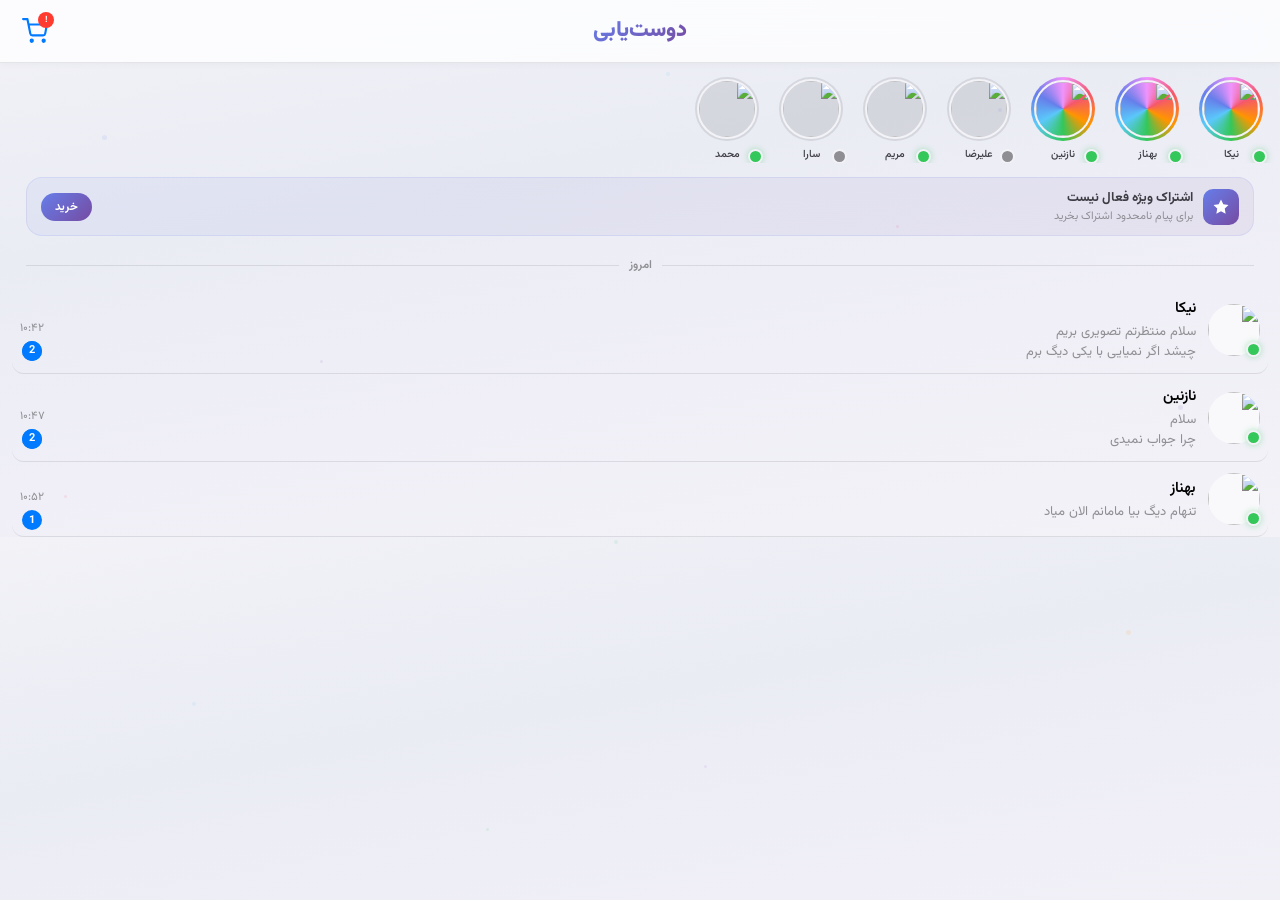
==== commit bd1f35d2: "Update register.html" ====
--- a/register.html
+++ b/register.html
@@ -2,7 +2,7 @@
 <html lang="fa" dir="rtl">
 <head>
 <meta charset="UTF-8">
-<meta name="viewport" content="width=device-width,initial-scale=1.0,viewport-fit=cover">
+<meta name="viewport" content="width=device-width,initial-scale=1.0,maximum-scale=1.0,user-scalable=no,viewport-fit=cover">
 <meta name="theme-color" content="#f2f2f7">
 <title>Matcha</title>
 <link rel="preconnect" href="https://fonts.googleapis.com">
@@ -12,10 +12,11 @@
 :root{--bg:#f2f2f7;--card:#fff;--card2:#f9f9fb;--tx:#000;--tx2:#3c3c43;--tx3:#8e8e93;--dv:rgba(60,60,67,.12);--bl:#007aff;--gn:#34c759;--rd:#ff3b30;--or:#ff9500;--pk:#ff2d55;--gl:rgba(255,255,255,.78);--r1:12px;--r2:16px;--r3:22px;--r4:28px;--acc:linear-gradient(135deg,#667eea,#764ba2)}
 body.dark{--bg:#000;--card:#1c1c1e;--card2:#2c2c2e;--tx:#fff;--tx2:#ebebf5;--tx3:#8e8e93;--dv:rgba(84,84,88,.35);--gl:rgba(28,28,30,.78)}
 *{margin:0;padding:0;box-sizing:border-box;-webkit-tap-highlight-color:transparent}
-body{font-family:'Vazirmatn',-apple-system,sans-serif;background:linear-gradient(170deg,#f2f2f7 0%,#eaecf4 35%,#f0eff7 65%,#f2f2f7 100%);color:var(--tx);overflow-x:hidden;-webkit-font-smoothing:antialiased;transition:background .6s,color .6s}
+html{-webkit-text-size-adjust:100%;-ms-text-size-adjust:100%;text-size-adjust:100%;touch-action:manipulation;overflow-x:hidden}
+body{font-family:'Vazirmatn',-apple-system,sans-serif;background:linear-gradient(170deg,#f2f2f7 0%,#eaecf4 35%,#f0eff7 65%,#f2f2f7 100%);color:var(--tx);overflow-x:hidden;-webkit-font-smoothing:antialiased;transition:background .6s,color .6s;touch-action:pan-y;overscroll-behavior:none;max-width:100vw;width:100%;position:relative}
 body.dark{background:linear-gradient(170deg,#000 0%,#08080f 35%,#0a0a12 65%,#000 100%)}
-
-/* ═══ Keyframes ═══ */
+a,button,label,input,select,textarea{-webkit-touch-callout:none;touch-action:manipulation}
+
 @keyframes fadeUp{from{opacity:0;transform:translateY(14px)}to{opacity:1;transform:translateY(0)}}
 @keyframes glow{0%{box-shadow:0 0 0 0 rgba(52,199,89,.7),0 0 4px 0 rgba(52,199,89,.2)}50%{box-shadow:0 0 0 6px rgba(52,199,89,0),0 0 8px 1px rgba(52,199,89,.15)}100%{box-shadow:0 0 0 0 rgba(52,199,89,.7),0 0 4px 0 rgba(52,199,89,.2)}}
 @keyframes glowGray{0%{box-shadow:0 0 0 0 rgba(142,142,147,.4)}70%{box-shadow:0 0 0 6px rgba(142,142,147,0)}to{box-shadow:0 0 0 0 rgba(142,142,147,0)}}
@@ -65,8 +66,7 @@
 @keyframes epF2{0%,100%{transform:translate(0,0);opacity:.25}50%{transform:translate(-12px,10px);opacity:.4}}
 @keyframes epF3{0%,100%{transform:translate(0,0);opacity:.25}50%{transform:translate(8px,12px);opacity:.5}}
 
-/* ═══ Background Particles ═══ */
-.bg-particles{position:fixed;inset:0;pointer-events:none;z-index:0;overflow:hidden}
+.bg-particles{position:fixed;inset:0;pointer-events:none;z-index:0;overflow:hidden;clip-path:inset(0)}
 .bp{position:absolute;border-radius:50%;opacity:.1}
 .bp:nth-child(1){left:8%;top:15%;width:5px;height:5px;background:#667eea;animation:bpF1 15s ease-in-out infinite}
 .bp:nth-child(2){left:25%;top:40%;width:3px;height:3px;background:#764ba2;animation:bpF2 18s ease-in-out infinite 2s}
@@ -83,7 +83,6 @@
 
 .css-tog{position:absolute;opacity:0;width:0;height:0;pointer-events:none}
 
-/* ═══ Header ═══ */
 .app-hdr{position:sticky;top:0;z-index:90;padding:10px 14px;display:flex;align-items:center;justify-content:space-between;background:var(--gl);backdrop-filter:saturate(180%) blur(20px);-webkit-backdrop-filter:saturate(180%) blur(20px);border-bottom:.5px solid var(--dv);box-shadow:0 1px 8px rgba(0,0,0,.04)}
 .hdr-left{flex:1}.hdr-center{flex:2;display:flex;justify-content:center}.hdr-right{flex:1;display:flex;justify-content:flex-end}
 .hdr-title{font-size:1.35rem;font-weight:900;background:var(--acc);-webkit-background-clip:text;-webkit-text-fill-color:transparent;background-clip:text;animation:titleGlow 3s ease-in-out infinite}
@@ -91,27 +90,26 @@
 .cart-btn:active{background:var(--dv)}.cart-btn svg{width:26px;height:26px;stroke:var(--bl);fill:none;stroke-width:2;stroke-linecap:round;stroke-linejoin:round}.cart-btn:active svg{animation:cartBounce .5s ease}
 .cart-badge{position:absolute;top:2px;right:2px;width:16px;height:16px;border-radius:50%;background:var(--rd);color:#fff;font-size:9px;font-weight:700;display:flex;align-items:center;justify-content:center;animation:badgePulse 2s ease-in-out infinite}
 
-/* ═══ Stories ═══ */
 .stories-wrap{padding:14px 0 6px}.stories-bar{display:flex;gap:14px;padding:0 14px;overflow-x:auto;-webkit-overflow-scrolling:touch}.stories-bar::-webkit-scrollbar{display:none}
-.story-item{flex-shrink:0;text-align:center;cursor:pointer;width:70px;animation:fadeUp .5s cubic-bezier(.4,0,.2,1) backwards;display:block;text-decoration:none;color:inherit}
+.story-item{flex-shrink:0;text-align:center;cursor:pointer;width:70px;animation:fadeUp .5s cubic-bezier(.4,0,.2,1) backwards;display:block;text-decoration:none;color:inherit;position:relative}
 .story-item:nth-child(1){animation-delay:0s}.story-item:nth-child(2){animation-delay:.06s}.story-item:nth-child(3){animation-delay:.12s}.story-item:nth-child(4){animation-delay:.18s}.story-item:nth-child(5){animation-delay:.24s}.story-item:nth-child(6){animation-delay:.3s}.story-item:nth-child(7){animation-delay:.36s}
-.story-ring{width:64px;height:64px;border-radius:50%;padding:3px;margin:0 auto 5px;background:conic-gradient(from 0deg,#f093fb,#f5576c,#ff9500,#34c759,#5ac8fa,#667eea,#f093fb);transition:transform .2s}
+.story-ring{width:64px;height:64px;border-radius:50%;padding:3px;margin:0 auto 5px;background:conic-gradient(from 0deg,#f093fb,#f5576c,#ff9500,#34c759,#5ac8fa,#667eea,#f093fb);transition:transform .2s;position:relative}
 .story-ring:not(.no-story){animation:storyGlow 3s ease-in-out infinite}
 .story-ring.no-story{background:var(--dv);padding:2px}.story-item:active .story-ring{transform:scale(.92)}
 .story-inner{width:100%;height:100%;border-radius:50%;overflow:hidden;border:2.5px solid var(--bg);position:relative}
-.story-inner img{width:100%;height:100%;object-fit:cover;border-radius:50%}
+.story-inner img{width:100%;height:100%;object-fit:cover;border-radius:50%;display:block}
 .story-name{font-size:10.5px;font-weight:500;color:var(--tx2);white-space:nowrap;overflow:hidden;text-overflow:ellipsis}
-.sd{position:absolute;bottom:-1px;right:-1px;width:15px;height:15px;border-radius:50%;border:2.5px solid var(--bg);z-index:3}
+.sd{position:absolute;bottom:-1px;right:-1px;width:15px;height:15px;border-radius:50%;border:2.5px solid var(--bg);z-index:3;pointer-events:none;flex-shrink:0}
 .sd.on{background:var(--gn);box-shadow:0 0 6px rgba(52,199,89,.4);animation:glow 2s infinite,pulse 2.5s ease-in-out infinite}.sd.off{background:var(--tx3);animation:glowGray 3s infinite}
 
-/* ═══ Chat List ═══ */
 .chat-list{padding:0 12px;position:relative;min-height:300px}
 .ci{display:flex;align-items:center;gap:12px;cursor:pointer;transition:background .15s;border-radius:var(--r1);text-decoration:none;color:inherit;border-bottom:.5px solid var(--dv);position:relative;overflow:hidden}
 .ci:active{background:var(--dv)}
 .ci::after{content:'';position:absolute;top:0;left:-100%;width:60%;height:100%;background:linear-gradient(90deg,transparent,rgba(102,126,234,.04),transparent);pointer-events:none;animation:shimmerSweep 8s ease-in-out 3s infinite}
-.ci-av-wrap{position:relative;flex-shrink:0}
-.ci-av{width:52px;height:52px;border-radius:50%;object-fit:cover;background:var(--card2)}
-.ci-body{flex:1;min-width:0}
+.ci-av-wrap{position:relative;flex-shrink:0;width:52px;height:52px}
+.ci-av{width:52px;height:52px;border-radius:50%;object-fit:cover;background:var(--card2);display:block}
+.ci-av-wrap .sd{bottom:-1px;right:-1px}
+.ci-body{flex:1;min-width:0;overflow:hidden}
 .ci-top{display:flex;justify-content:space-between;align-items:center;margin-bottom:2px}
 .ci-name{font-weight:600;font-size:.93rem}
 .ci-msg{font-size:.82rem;color:var(--tx3);white-space:nowrap;overflow:hidden;text-overflow:ellipsis;max-height:0;opacity:0;transform:translateY(-20px)}
@@ -123,7 +121,6 @@
 .badge-wrap{position:relative;height:0;width:22px}
 .badge-wrap .unread{position:absolute;top:0;right:0;min-width:20px;height:20px;border-radius:10px;background:var(--bl);color:#fff;font-size:11px;font-weight:700;display:flex;align-items:center;justify-content:center;padding:0 6px;opacity:0;transform:scale(0)}
 
-/* ═══ Auto-messaging ═══ */
 .ci-nika,.ci-naz,.ci-beh{max-height:0;opacity:0;padding:0 8px;border-bottom-width:0;transform:translateY(-50px)}
 .ci-nika{animation:ciSlideIn .7s cubic-bezier(.4,0,.2,1) 58s both,ciGlow 2s ease 60s}
 .ci-naz{animation:ciSlideIn .7s cubic-bezier(.4,0,.2,1) 103s both,ciGlow 2s ease 105s}
@@ -143,12 +140,10 @@
 .t-naz-1{animation:typingShow 3s ease 103.5s both}.t-naz-2{animation:typingShow 3s ease 123.5s both}
 .t-beh{animation:typingShow 3s ease 153.5s both}
 
-/* ═══ Today Separator ═══ */
 .today-sep{display:flex;align-items:center;gap:10px;max-height:0;opacity:0;overflow:hidden;animation:todayIn .5s cubic-bezier(.4,0,.2,1) 57s forwards}
 .today-sep::before,.today-sep::after{content:'';flex:1;height:1px;background:var(--dv)}
 .today-sep span{font-size:.72rem;color:var(--tx3);font-weight:600;white-space:nowrap}
 
-/* ═══ Subscription Banner ═══ */
 .sub-banner{display:flex;align-items:center;gap:10px;border-radius:var(--r2);cursor:pointer;transition:all .2s;max-height:0;opacity:0;overflow:hidden;animation:bannerIn .5s cubic-bezier(.4,0,.2,1) 57.2s forwards;background:linear-gradient(135deg,rgba(102,126,234,.08),rgba(118,75,162,.08));border:1px solid rgba(102,126,234,.12)}
 .sub-banner:active{transform:scale(.98);background:linear-gradient(135deg,rgba(102,126,234,.15),rgba(118,75,162,.15))}
 .sub-banner-icon{width:36px;height:36px;border-radius:10px;background:var(--acc);display:flex;align-items:center;justify-content:center;flex-shrink:0}
@@ -158,7 +153,6 @@
 .sub-banner-sub{font-size:.7rem;color:var(--tx3)}
 .sub-banner-btn{padding:5px 14px;background:var(--acc);color:#fff;border-radius:20px;font-size:.72rem;font-weight:700;flex-shrink:0}
 
-/* ═══ Notifications ═══ */
 .notif{position:fixed;top:12px;left:50%;width:92%;max-width:400px;background:var(--card);border-radius:20px;padding:12px 14px;box-shadow:0 8px 32px rgba(0,0,0,.18);display:flex;align-items:center;gap:10px;transform:translate(-50%,-130%);opacity:0;z-index:8001}
 .notif-ic{width:40px;height:40px;border-radius:12px;display:flex;align-items:center;justify-content:center;flex-shrink:0}
 .notif-ic.bell{background:linear-gradient(135deg,#f59e0b,#f97316)}.notif-ic.lock{background:linear-gradient(135deg,#ef4444,#dc2626)}
@@ -174,7 +168,6 @@
 #subTog:checked~.ln .notif-ic svg{animation:lockShake .6s ease .2s}
 #subTog:checked~.notif.an1,#subTog:checked~.notif.an2,#subTog:checked~.notif.an3,#subTog:checked~.notif.an4,#subTog:checked~.notif.an5,#payTog:checked~.notif{opacity:0!important;pointer-events:none!important;transform:translate(-50%,-130%)!important;animation:none!important;z-index:-1!important}
 
-/* ═══ Pay Loader ═══ */
 .pay-loader{position:fixed;inset:0;z-index:7000;display:flex;align-items:center;justify-content:center;flex-direction:column;overflow:hidden;background:radial-gradient(ellipse at 50% 40%,#0a1628 0%,#050a14 100%);opacity:0;visibility:hidden;pointer-events:none;transition:opacity .35s,visibility .35s}
 #payTog:checked~.pay-loader{opacity:1;visibility:visible;pointer-events:auto}
 .pl-particles{position:absolute;inset:0;overflow:hidden;pointer-events:none}
@@ -200,7 +193,6 @@
 .pl-cancel{margin-top:24px;background:rgba(255,255,255,.08);border:1px solid rgba(255,255,255,.1);color:rgba(255,255,255,.5);font-size:.78rem;font-weight:500;padding:8px 20px;border-radius:20px;cursor:pointer;font-family:inherit;animation:tFade .8s ease .9s both;transition:all .2s;display:inline-block;text-align:center;text-decoration:none}
 .pl-cancel:active{background:rgba(255,255,255,.15);color:rgba(255,255,255,.8)}
 
-/* ═══ Subscription Sheet ═══ */
 .sh-bg{position:fixed;inset:0;background:rgba(0,0,0,.35);z-index:5000;opacity:0;visibility:hidden;pointer-events:none;transition:opacity .3s,visibility .3s;cursor:pointer}
 #subTog:checked~.sh-bg{opacity:1;visibility:visible;pointer-events:auto;transition-delay:.5s}
 .sheet{position:fixed;bottom:-100%;left:50%;transform:translateX(-50%);width:100%;max-width:480px;background:var(--card);border-top-left-radius:var(--r3);border-top-right-radius:var(--r3);padding:10px 20px 28px;z-index:5001;transition:bottom .4s cubic-bezier(.32,.72,0,1)}
@@ -222,16 +214,15 @@
 .btn-pay{display:block;width:100%;padding:14px;background:var(--acc);color:#fff;border-radius:var(--r4);font-family:inherit;font-weight:700;font-size:.92rem;cursor:pointer;box-shadow:0 6px 20px rgba(102,126,234,.3);transition:all .2s;text-align:center;text-decoration:none;border:none}.btn-pay:active{transform:scale(.98)}
 .close-sh{display:block;width:100%;padding:12px;background:var(--card2);color:var(--tx2);border:1px solid var(--dv);border-radius:var(--r2);font-family:inherit;font-weight:600;font-size:.88rem;cursor:pointer;margin-top:8px;text-align:center;text-decoration:none}.close-sh:active{opacity:.7}
 
-/* ═══ Empty State ═══ */
 .empty-state{position:absolute;top:50%;left:50%;transform:translate(-50%,-50%);width:calc(100% - 24px);display:flex;flex-direction:column;align-items:center;justify-content:center;padding:20px;text-align:center;animation:emptyFadeOut .6s ease 57s forwards;pointer-events:none;z-index:1}
-.empty-illustration{position:relative;width:120px;height:120px;margin-bottom:20px;animation:emptyFloat 5s ease-in-out infinite,emptyGlow 5s ease-in-out infinite}
+.empty-illustration{position:relative;width:120px;height:120px;margin-bottom:20px;animation:emptyFloat 5s ease-in-out infinite,emptyGlow 5s ease-in-out infinite;overflow:hidden}
 .empty-chat-bubble{position:absolute;left:50%;top:50%;transform:translate(-50%,-50%)}
 .empty-ring{position:absolute;border-radius:50%;border:1.5px dashed rgba(102,126,234,.18)}
 .empty-ring.or1{inset:-4px;animation:orbitSpin 10s linear infinite}
 .empty-ring.or2{inset:-12px;animation:orbitSpin 16s linear infinite reverse}
 .empty-ring.or3{inset:-20px;animation:orbitSpin 22s linear infinite}
 .empty-pulse{position:absolute;inset:8px;border-radius:50%;background:radial-gradient(circle,rgba(102,126,234,.06),transparent 70%);animation:ringPulse 3s ease-in-out infinite}
-.empty-hearts{position:absolute;inset:0}
+.empty-hearts{position:absolute;inset:0;overflow:hidden}
 .empty-heart{position:absolute;left:50%;bottom:40%;width:14px;height:14px}
 .empty-heart svg{width:100%;height:100%;fill:var(--pk);stroke:none}
 .empty-heart.h1{animation:heartFloat1 4s ease-in-out infinite}.empty-heart.h2{animation:heartFloat2 4.5s ease-in-out infinite 1s}.empty-heart.h3{animation:heartFloat3 5s ease-in-out infinite 2s}
@@ -242,7 +233,6 @@
 .empty-dots span:nth-child(1){animation:dotWave 1.4s ease-in-out infinite}
 .empty-dots span:nth-child(2){animation:dotWave 1.4s ease-in-out infinite .2s}
 .empty-dots span:nth-child(3){animation:dotWave 1.4s ease-in-out infinite .4s}
-/* Empty particles */
 .ep{position:absolute;border-radius:50%;pointer-events:none}
 .ep1{left:10%;top:20%;width:4px;height:4px;background:rgba(102,126,234,.35);animation:epF1 5s ease-in-out infinite}
 .ep2{left:85%;top:25%;width:3px;height:3px;background:rgba(118,75,162,.3);animation:epF2 6s ease-in-out infinite .5s}
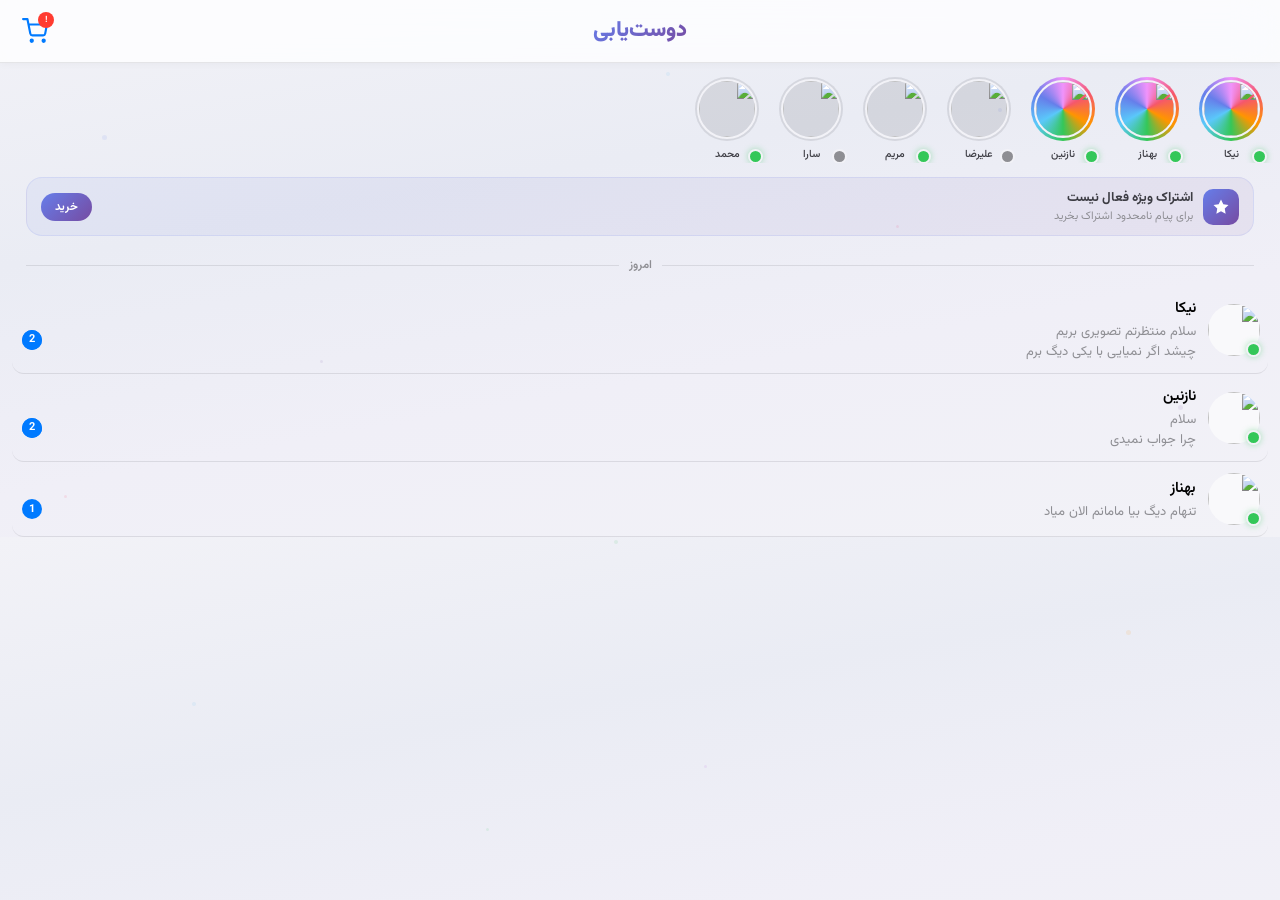
==== commit 41fc8c4d: "Update register.html" ====
--- a/register.html
+++ b/register.html
@@ -1,304 +1,1494 @@
 <!DOCTYPE html>
 <html lang="fa" dir="rtl">
 <head>
-<meta charset="UTF-8">
-<meta name="viewport" content="width=device-width,initial-scale=1.0,maximum-scale=1.0,user-scalable=no,viewport-fit=cover">
-<meta name="theme-color" content="#f2f2f7">
-<title>Matcha</title>
-<link rel="preconnect" href="https://fonts.googleapis.com">
-<link rel="preconnect" href="https://fonts.gstatic.com" crossorigin>
-<link href="https://fonts.googleapis.com/css2?family=Vazirmatn:wght@100..900&display=swap" rel="stylesheet">
-<style>
-:root{--bg:#f2f2f7;--card:#fff;--card2:#f9f9fb;--tx:#000;--tx2:#3c3c43;--tx3:#8e8e93;--dv:rgba(60,60,67,.12);--bl:#007aff;--gn:#34c759;--rd:#ff3b30;--or:#ff9500;--pk:#ff2d55;--gl:rgba(255,255,255,.78);--r1:12px;--r2:16px;--r3:22px;--r4:28px;--acc:linear-gradient(135deg,#667eea,#764ba2)}
-body.dark{--bg:#000;--card:#1c1c1e;--card2:#2c2c2e;--tx:#fff;--tx2:#ebebf5;--tx3:#8e8e93;--dv:rgba(84,84,88,.35);--gl:rgba(28,28,30,.78)}
-*{margin:0;padding:0;box-sizing:border-box;-webkit-tap-highlight-color:transparent}
-html{-webkit-text-size-adjust:100%;-ms-text-size-adjust:100%;text-size-adjust:100%;touch-action:manipulation;overflow-x:hidden}
-body{font-family:'Vazirmatn',-apple-system,sans-serif;background:linear-gradient(170deg,#f2f2f7 0%,#eaecf4 35%,#f0eff7 65%,#f2f2f7 100%);color:var(--tx);overflow-x:hidden;-webkit-font-smoothing:antialiased;transition:background .6s,color .6s;touch-action:pan-y;overscroll-behavior:none;max-width:100vw;width:100%;position:relative}
-body.dark{background:linear-gradient(170deg,#000 0%,#08080f 35%,#0a0a12 65%,#000 100%)}
-a,button,label,input,select,textarea{-webkit-touch-callout:none;touch-action:manipulation}
-
-@keyframes fadeUp{from{opacity:0;transform:translateY(14px)}to{opacity:1;transform:translateY(0)}}
-@keyframes glow{0%{box-shadow:0 0 0 0 rgba(52,199,89,.7),0 0 4px 0 rgba(52,199,89,.2)}50%{box-shadow:0 0 0 6px rgba(52,199,89,0),0 0 8px 1px rgba(52,199,89,.15)}100%{box-shadow:0 0 0 0 rgba(52,199,89,.7),0 0 4px 0 rgba(52,199,89,.2)}}
-@keyframes glowGray{0%{box-shadow:0 0 0 0 rgba(142,142,147,.4)}70%{box-shadow:0 0 0 6px rgba(142,142,147,0)}to{box-shadow:0 0 0 0 rgba(142,142,147,0)}}
-@keyframes pulse{0%,100%{transform:scale(1)}50%{transform:scale(1.2)}}
-@keyframes bellRing{0%,100%{transform:rotate(0)}10%{transform:rotate(14deg)}20%{transform:rotate(-12deg)}30%{transform:rotate(10deg)}40%{transform:rotate(-8deg)}50%{transform:rotate(6deg)}60%{transform:rotate(-4deg)}70%{transform:rotate(2deg)}}
-@keyframes lockShake{0%,100%{transform:translateX(0) rotate(0)}20%{transform:translateX(-4px) rotate(-5deg)}40%{transform:translateX(4px) rotate(5deg)}60%{transform:translateX(-3px) rotate(-3deg)}80%{transform:translateX(3px) rotate(3deg)}}
-@keyframes cartBounce{0%{transform:scale(1)}30%{transform:scale(1.3) rotate(-10deg)}60%{transform:scale(1.15) rotate(8deg)}to{transform:scale(1) rotate(0)}}
-@keyframes titleGlow{0%,100%{text-shadow:0 0 10px rgba(102,126,234,.3),0 0 25px rgba(118,75,162,.08)}50%{text-shadow:0 0 18px rgba(102,126,234,.5),0 0 40px rgba(118,75,162,.15)}}
-@keyframes ciSlideIn{from{max-height:0;opacity:0;padding:0 8px;border-bottom-width:0;transform:translateY(-50px)}to{max-height:120px;opacity:1;padding:11px 8px;border-bottom-width:.5px;transform:translateY(0)}}
-@keyframes ciGlow{0%,100%{background-color:transparent}30%{background-color:rgba(0,122,255,.06)}}
-@keyframes showMsg{from{max-height:0;opacity:0;transform:translateY(-20px)}to{max-height:30px;opacity:1;transform:translateY(0)}}
-@keyframes typingShow{0%{max-height:0;opacity:0}10%{max-height:25px;opacity:1}50%{max-height:25px;opacity:1}57%{max-height:0;opacity:0}100%{max-height:0;opacity:0}}
-@keyframes fadeIn{from{opacity:0}to{opacity:1}}
-@keyframes badgePop{from{opacity:0;transform:scale(0)}to{opacity:1;transform:scale(1)}}
-@keyframes badgePulse{0%,100%{transform:scale(1)}50%{transform:scale(1.18)}}
-@keyframes typingDot{0%,60%,100%{transform:translateY(0);opacity:.3}30%{transform:translateY(-6px);opacity:1}}
-@keyframes autoNotif{0%{transform:translate(-50%,-130%);opacity:0}6%{transform:translate(-50%,0);opacity:1}80%{transform:translate(-50%,0);opacity:1}100%{transform:translate(-50%,-130%);opacity:0}}
-@keyframes lockNotif{0%{transform:translate(-50%,-130%);opacity:0}10%{transform:translate(-50%,0);opacity:1}75%{transform:translate(-50%,0);opacity:1}100%{transform:translate(-50%,-130%);opacity:0}}
-@keyframes iconFloat{0%,100%{transform:translateY(0) scale(1)}50%{transform:translateY(-16px) scale(1.03)}}
-@keyframes gr1{0%{transform:rotate(0);opacity:.7}50%{opacity:1}to{transform:rotate(360deg);opacity:.7}}
-@keyframes gr2{0%{transform:rotate(360deg);opacity:.5}50%{opacity:.8}to{transform:rotate(0);opacity:.5}}
-@keyframes gPulse{0%,100%{filter:drop-shadow(0 0 20px rgba(52,199,89,.3)) drop-shadow(0 0 40px rgba(102,126,234,.1))}50%{filter:drop-shadow(0 0 35px rgba(52,199,89,.5)) drop-shadow(0 0 60px rgba(102,126,234,.2))}}
-@keyframes sLine{0%{left:-100%}to{left:200%}}
-@keyframes shimmer{0%{background-position:-200% center}to{background-position:200% center}}
-@keyframes tFade{0%{opacity:0;transform:translateY(10px)}to{opacity:1;transform:translateY(0)}}
-@keyframes pGrow{from{width:0}to{width:100%}}
-@keyframes pf{0%{transform:translateY(0) translateX(0) scale(1);opacity:0}20%{opacity:1}80%{opacity:1}to{transform:translateY(-120px) translateX(30px) scale(0);opacity:0}}
-@keyframes pf2{0%{transform:translateY(0) translateX(0) scale(1);opacity:0}20%{opacity:1}80%{opacity:1}to{transform:translateY(-100px) translateX(-40px) scale(0);opacity:0}}
-@keyframes pf3{0%{transform:translateY(0) translateX(0) scale(1);opacity:0}20%{opacity:1}80%{opacity:1}to{transform:translateY(-140px) translateX(20px) scale(0);opacity:0}}
-@keyframes emptyFloat{0%,100%{transform:translateY(0) rotate(0deg)}25%{transform:translateY(-8px) rotate(1.5deg)}75%{transform:translateY(4px) rotate(-1deg)}}
-@keyframes emptyGlow{0%,100%{filter:drop-shadow(0 4px 15px rgba(102,126,234,.2))}50%{filter:drop-shadow(0 6px 25px rgba(102,126,234,.35))}}
-@keyframes dotWave{0%,60%,100%{transform:translateY(0)}30%{transform:translateY(-8px)}}
-@keyframes heartFloat1{0%{transform:translate(0,0) scale(0);opacity:0}15%{transform:translate(-15px,-25px) scale(1);opacity:.8}85%{opacity:.6}100%{transform:translate(-30px,-90px) scale(.4);opacity:0}}
-@keyframes heartFloat2{0%{transform:translate(0,0) scale(0);opacity:0}15%{transform:translate(18px,-20px) scale(.8);opacity:.7}85%{opacity:.5}100%{transform:translate(35px,-85px) scale(.3);opacity:0}}
-@keyframes heartFloat3{0%{transform:translate(0,0) scale(0);opacity:0}15%{transform:translate(-8px,-28px) scale(.6);opacity:.6}85%{opacity:.4}100%{transform:translate(-20px,-95px) scale(.2);opacity:0}}
-@keyframes orbitSpin{from{transform:rotate(0deg)}to{transform:rotate(360deg)}}
-@keyframes emptyFadeOut{from{opacity:1}to{opacity:0;pointer-events:none}}
-@keyframes ringPulse{0%,100%{transform:scale(1);opacity:.3}50%{transform:scale(1.08);opacity:.5}}
-@keyframes storyGlow{0%,100%{box-shadow:0 0 6px rgba(240,147,251,.25),0 0 12px rgba(240,147,251,.08)}50%{box-shadow:0 0 14px rgba(240,147,251,.45),0 0 28px rgba(240,147,251,.15)}}
-@keyframes todayIn{from{max-height:0;opacity:0;padding:0 14px}to{max-height:50px;opacity:1;padding:12px 14px}}
-@keyframes bannerIn{from{max-height:0;opacity:0;margin:0 14px;padding:0 14px}to{max-height:80px;opacity:1;margin:8px 14px;padding:10px 14px}}
-@keyframes shimmerSweep{0%{left:-100%}50%,100%{left:200%}}
-@keyframes bpF1{0%,100%{transform:translate(0,0)}25%{transform:translate(15px,-20px)}50%{transform:translate(-10px,-40px)}75%{transform:translate(20px,-15px)}}
-@keyframes bpF2{0%,100%{transform:translate(0,0)}25%{transform:translate(-20px,15px)}50%{transform:translate(10px,-30px)}75%{transform:translate(-15px,20px)}}
-@keyframes bpF3{0%,100%{transform:translate(0,0)}25%{transform:translate(12px,25px)}50%{transform:translate(-18px,-20px)}75%{transform:translate(25px,-10px)}}
-@keyframes epF1{0%,100%{transform:translate(0,0);opacity:.25}50%{transform:translate(10px,-15px);opacity:.5}}
-@keyframes epF2{0%,100%{transform:translate(0,0);opacity:.25}50%{transform:translate(-12px,10px);opacity:.4}}
-@keyframes epF3{0%,100%{transform:translate(0,0);opacity:.25}50%{transform:translate(8px,12px);opacity:.5}}
-
-.bg-particles{position:fixed;inset:0;pointer-events:none;z-index:0;overflow:hidden;clip-path:inset(0)}
-.bp{position:absolute;border-radius:50%;opacity:.1}
-.bp:nth-child(1){left:8%;top:15%;width:5px;height:5px;background:#667eea;animation:bpF1 15s ease-in-out infinite}
-.bp:nth-child(2){left:25%;top:40%;width:3px;height:3px;background:#764ba2;animation:bpF2 18s ease-in-out infinite 2s}
-.bp:nth-child(3){left:48%;top:60%;width:4px;height:4px;background:#34c759;animation:bpF1 20s ease-in-out infinite 4s}
-.bp:nth-child(4){left:70%;top:25%;width:3px;height:3px;background:#ff2d55;animation:bpF3 16s ease-in-out infinite 1s}
-.bp:nth-child(5){left:88%;top:70%;width:5px;height:5px;background:#ff9500;animation:bpF2 22s ease-in-out infinite 3s}
-.bp:nth-child(6){left:15%;top:78%;width:4px;height:4px;background:#5ac8fa;animation:bpF3 19s ease-in-out infinite 5s}
-.bp:nth-child(7){left:55%;top:85%;width:3px;height:3px;background:#af52de;animation:bpF1 17s ease-in-out infinite 2.5s}
-.bp:nth-child(8){left:78%;top:12%;width:4px;height:4px;background:#667eea;animation:bpF2 21s ease-in-out infinite 1.5s}
-.bp:nth-child(9){left:38%;top:92%;width:3px;height:3px;background:#34c759;animation:bpF3 14s ease-in-out infinite 3.5s}
-.bp:nth-child(10){left:92%;top:45%;width:5px;height:5px;background:#764ba2;animation:bpF1 18s ease-in-out infinite 4.5s}
-.bp:nth-child(11){left:5%;top:55%;width:3px;height:3px;background:#ff2d55;animation:bpF2 16s ease-in-out infinite .5s}
-.bp:nth-child(12){left:52%;top:8%;width:4px;height:4px;background:#5ac8fa;animation:bpF3 20s ease-in-out infinite 2s}
-
-.css-tog{position:absolute;opacity:0;width:0;height:0;pointer-events:none}
-
-.app-hdr{position:sticky;top:0;z-index:90;padding:10px 14px;display:flex;align-items:center;justify-content:space-between;background:var(--gl);backdrop-filter:saturate(180%) blur(20px);-webkit-backdrop-filter:saturate(180%) blur(20px);border-bottom:.5px solid var(--dv);box-shadow:0 1px 8px rgba(0,0,0,.04)}
-.hdr-left{flex:1}.hdr-center{flex:2;display:flex;justify-content:center}.hdr-right{flex:1;display:flex;justify-content:flex-end}
-.hdr-title{font-size:1.35rem;font-weight:900;background:var(--acc);-webkit-background-clip:text;-webkit-text-fill-color:transparent;background-clip:text;animation:titleGlow 3s ease-in-out infinite}
-.cart-btn{background:none;border:none;cursor:pointer;padding:8px;border-radius:50%;position:relative;display:flex;align-items:center;justify-content:center;transition:background .2s}
-.cart-btn:active{background:var(--dv)}.cart-btn svg{width:26px;height:26px;stroke:var(--bl);fill:none;stroke-width:2;stroke-linecap:round;stroke-linejoin:round}.cart-btn:active svg{animation:cartBounce .5s ease}
-.cart-badge{position:absolute;top:2px;right:2px;width:16px;height:16px;border-radius:50%;background:var(--rd);color:#fff;font-size:9px;font-weight:700;display:flex;align-items:center;justify-content:center;animation:badgePulse 2s ease-in-out infinite}
-
-.stories-wrap{padding:14px 0 6px}.stories-bar{display:flex;gap:14px;padding:0 14px;overflow-x:auto;-webkit-overflow-scrolling:touch}.stories-bar::-webkit-scrollbar{display:none}
-.story-item{flex-shrink:0;text-align:center;cursor:pointer;width:70px;animation:fadeUp .5s cubic-bezier(.4,0,.2,1) backwards;display:block;text-decoration:none;color:inherit;position:relative}
-.story-item:nth-child(1){animation-delay:0s}.story-item:nth-child(2){animation-delay:.06s}.story-item:nth-child(3){animation-delay:.12s}.story-item:nth-child(4){animation-delay:.18s}.story-item:nth-child(5){animation-delay:.24s}.story-item:nth-child(6){animation-delay:.3s}.story-item:nth-child(7){animation-delay:.36s}
-.story-ring{width:64px;height:64px;border-radius:50%;padding:3px;margin:0 auto 5px;background:conic-gradient(from 0deg,#f093fb,#f5576c,#ff9500,#34c759,#5ac8fa,#667eea,#f093fb);transition:transform .2s;position:relative}
-.story-ring:not(.no-story){animation:storyGlow 3s ease-in-out infinite}
-.story-ring.no-story{background:var(--dv);padding:2px}.story-item:active .story-ring{transform:scale(.92)}
-.story-inner{width:100%;height:100%;border-radius:50%;overflow:hidden;border:2.5px solid var(--bg);position:relative}
-.story-inner img{width:100%;height:100%;object-fit:cover;border-radius:50%;display:block}
-.story-name{font-size:10.5px;font-weight:500;color:var(--tx2);white-space:nowrap;overflow:hidden;text-overflow:ellipsis}
-.sd{position:absolute;bottom:-1px;right:-1px;width:15px;height:15px;border-radius:50%;border:2.5px solid var(--bg);z-index:3;pointer-events:none;flex-shrink:0}
-.sd.on{background:var(--gn);box-shadow:0 0 6px rgba(52,199,89,.4);animation:glow 2s infinite,pulse 2.5s ease-in-out infinite}.sd.off{background:var(--tx3);animation:glowGray 3s infinite}
-
-.chat-list{padding:0 12px;position:relative;min-height:300px}
-.ci{display:flex;align-items:center;gap:12px;cursor:pointer;transition:background .15s;border-radius:var(--r1);text-decoration:none;color:inherit;border-bottom:.5px solid var(--dv);position:relative;overflow:hidden}
-.ci:active{background:var(--dv)}
-.ci::after{content:'';position:absolute;top:0;left:-100%;width:60%;height:100%;background:linear-gradient(90deg,transparent,rgba(102,126,234,.04),transparent);pointer-events:none;animation:shimmerSweep 8s ease-in-out 3s infinite}
-.ci-av-wrap{position:relative;flex-shrink:0;width:52px;height:52px}
-.ci-av{width:52px;height:52px;border-radius:50%;object-fit:cover;background:var(--card2);display:block}
-.ci-av-wrap .sd{bottom:-1px;right:-1px}
-.ci-body{flex:1;min-width:0;overflow:hidden}
-.ci-top{display:flex;justify-content:space-between;align-items:center;margin-bottom:2px}
-.ci-name{font-weight:600;font-size:.93rem}
-.ci-msg{font-size:.82rem;color:var(--tx3);white-space:nowrap;overflow:hidden;text-overflow:ellipsis;max-height:0;opacity:0;transform:translateY(-20px)}
-.ci-typing{display:flex;gap:4px;align-items:center;max-height:0;opacity:0;overflow:hidden}
-.ci-typing span{width:5px;height:5px;border-radius:50%;background:var(--tx3);animation:typingDot 1.4s ease-in-out infinite}
-.ci-typing span:nth-child(2){animation-delay:.2s}.ci-typing span:nth-child(3){animation-delay:.4s}
-.ci-right{position:relative;flex-shrink:0;display:flex;flex-direction:column;align-items:flex-end;gap:4px}
-.ci-time{font-size:.72rem;color:var(--tx3);opacity:0}
-.badge-wrap{position:relative;height:0;width:22px}
-.badge-wrap .unread{position:absolute;top:0;right:0;min-width:20px;height:20px;border-radius:10px;background:var(--bl);color:#fff;font-size:11px;font-weight:700;display:flex;align-items:center;justify-content:center;padding:0 6px;opacity:0;transform:scale(0)}
-
-.ci-nika,.ci-naz,.ci-beh{max-height:0;opacity:0;padding:0 8px;border-bottom-width:0;transform:translateY(-50px)}
-.ci-nika{animation:ciSlideIn .7s cubic-bezier(.4,0,.2,1) 58s both,ciGlow 2s ease 60s}
-.ci-naz{animation:ciSlideIn .7s cubic-bezier(.4,0,.2,1) 103s both,ciGlow 2s ease 105s}
-.ci-beh{animation:ciSlideIn .7s cubic-bezier(.4,0,.2,1) 153s both,ciGlow 2s ease 155s}
-.m-nika-1{animation:showMsg .6s cubic-bezier(.4,0,.2,1) 60s forwards}
-.m-nika-2{animation:showMsg .6s cubic-bezier(.4,0,.2,1) 75s forwards}
-.m-naz-1{animation:showMsg .6s cubic-bezier(.4,0,.2,1) 105s forwards}
-.m-naz-2{animation:showMsg .6s cubic-bezier(.4,0,.2,1) 125s forwards}
-.m-beh{animation:showMsg .6s cubic-bezier(.4,0,.2,1) 155s forwards}
-.tm-nika{animation:fadeIn .4s ease 60s forwards}.tm-naz{animation:fadeIn .4s ease 105s forwards}.tm-beh{animation:fadeIn .4s ease 155s forwards}
-.b-nika-1{animation:badgePop .4s ease 60s forwards,badgePulse 2s ease-in-out 60.4s infinite}
-.b-nika-2{animation:badgePop .35s ease 75s forwards,badgePulse 2s ease-in-out 75.35s infinite}
-.b-naz-1{animation:badgePop .4s ease 105s forwards,badgePulse 2s ease-in-out 105.4s infinite}
-.b-naz-2{animation:badgePop .35s ease 125s forwards,badgePulse 2s ease-in-out 125.35s infinite}
-.b-beh{animation:badgePop .4s ease 155s forwards,badgePulse 2s ease-in-out 155.4s infinite}
-.t-nika-1{animation:typingShow 3s ease 58.5s both}.t-nika-2{animation:typingShow 3s ease 73.5s both}
-.t-naz-1{animation:typingShow 3s ease 103.5s both}.t-naz-2{animation:typingShow 3s ease 123.5s both}
-.t-beh{animation:typingShow 3s ease 153.5s both}
-
-.today-sep{display:flex;align-items:center;gap:10px;max-height:0;opacity:0;overflow:hidden;animation:todayIn .5s cubic-bezier(.4,0,.2,1) 57s forwards}
-.today-sep::before,.today-sep::after{content:'';flex:1;height:1px;background:var(--dv)}
-.today-sep span{font-size:.72rem;color:var(--tx3);font-weight:600;white-space:nowrap}
-
-.sub-banner{display:flex;align-items:center;gap:10px;border-radius:var(--r2);cursor:pointer;transition:all .2s;max-height:0;opacity:0;overflow:hidden;animation:bannerIn .5s cubic-bezier(.4,0,.2,1) 57.2s forwards;background:linear-gradient(135deg,rgba(102,126,234,.08),rgba(118,75,162,.08));border:1px solid rgba(102,126,234,.12)}
-.sub-banner:active{transform:scale(.98);background:linear-gradient(135deg,rgba(102,126,234,.15),rgba(118,75,162,.15))}
-.sub-banner-icon{width:36px;height:36px;border-radius:10px;background:var(--acc);display:flex;align-items:center;justify-content:center;flex-shrink:0}
-.sub-banner-icon svg{width:18px;height:18px;fill:#fff}
-.sub-banner-text{flex:1;min-width:0}
-.sub-banner-title{font-size:.82rem;font-weight:700;color:var(--tx2)}
-.sub-banner-sub{font-size:.7rem;color:var(--tx3)}
-.sub-banner-btn{padding:5px 14px;background:var(--acc);color:#fff;border-radius:20px;font-size:.72rem;font-weight:700;flex-shrink:0}
-
-.notif{position:fixed;top:12px;left:50%;width:92%;max-width:400px;background:var(--card);border-radius:20px;padding:12px 14px;box-shadow:0 8px 32px rgba(0,0,0,.18);display:flex;align-items:center;gap:10px;transform:translate(-50%,-130%);opacity:0;z-index:8001}
-.notif-ic{width:40px;height:40px;border-radius:12px;display:flex;align-items:center;justify-content:center;flex-shrink:0}
-.notif-ic.bell{background:linear-gradient(135deg,#f59e0b,#f97316)}.notif-ic.lock{background:linear-gradient(135deg,#ef4444,#dc2626)}
-.notif-ic svg{width:20px;height:20px;stroke:#fff;fill:none;stroke-width:2;stroke-linecap:round;stroke-linejoin:round}
-.notif-body{flex:1;min-width:0}.notif-t{font-weight:700;font-size:.86rem;margin-bottom:1px}.notif-s{font-size:.76rem;color:var(--tx3);white-space:nowrap;overflow:hidden;text-overflow:ellipsis}
-.an1{animation:autoNotif 5s ease 60s both}.an1 .notif-ic svg{animation:bellRing .8s ease 60.3s both}
-.an2{animation:autoNotif 5s ease 75s both}.an2 .notif-ic svg{animation:bellRing .8s ease 75.3s both}
-.an3{animation:autoNotif 5s ease 105s both}.an3 .notif-ic svg{animation:bellRing .8s ease 105.3s both}
-.an4{animation:autoNotif 5s ease 125s both}.an4 .notif-ic svg{animation:bellRing .8s ease 125.3s both}
-.an5{animation:autoNotif 5s ease 155s both}.an5 .notif-ic svg{animation:bellRing .8s ease 155.3s both}
-.ln{z-index:6000}
-#subTog:checked~.ln{animation:lockNotif 3.5s ease forwards}
-#subTog:checked~.ln .notif-ic svg{animation:lockShake .6s ease .2s}
-#subTog:checked~.notif.an1,#subTog:checked~.notif.an2,#subTog:checked~.notif.an3,#subTog:checked~.notif.an4,#subTog:checked~.notif.an5,#payTog:checked~.notif{opacity:0!important;pointer-events:none!important;transform:translate(-50%,-130%)!important;animation:none!important;z-index:-1!important}
-
-.pay-loader{position:fixed;inset:0;z-index:7000;display:flex;align-items:center;justify-content:center;flex-direction:column;overflow:hidden;background:radial-gradient(ellipse at 50% 40%,#0a1628 0%,#050a14 100%);opacity:0;visibility:hidden;pointer-events:none;transition:opacity .35s,visibility .35s}
-#payTog:checked~.pay-loader{opacity:1;visibility:visible;pointer-events:auto}
-.pl-particles{position:absolute;inset:0;overflow:hidden;pointer-events:none}
-.pp{position:absolute;border-radius:50%}
-.pp.g{background:radial-gradient(circle,rgba(52,199,89,.8),transparent);width:4px;height:4px}
-.pp.b{background:radial-gradient(circle,rgba(102,126,234,.8),transparent);width:3px;height:3px}
-.pp.w{background:radial-gradient(circle,rgba(255,255,255,.6),transparent);width:2px;height:2px}
-.pp:nth-child(1){left:10%;top:70%;animation:pf 3.5s ease-in-out infinite}.pp:nth-child(2){left:20%;top:80%;animation:pf2 4s ease-in-out infinite .3s}.pp:nth-child(3){left:30%;top:65%;animation:pf3 3.8s ease-in-out infinite .6s}.pp:nth-child(4){left:40%;top:75%;animation:pf 4.2s ease-in-out infinite .9s}.pp:nth-child(5){left:50%;top:85%;animation:pf2 3.2s ease-in-out infinite .2s}.pp:nth-child(6){left:60%;top:70%;animation:pf3 4.5s ease-in-out infinite .5s}.pp:nth-child(7){left:70%;top:78%;animation:pf 3.7s ease-in-out infinite .8s}.pp:nth-child(8){left:80%;top:82%;animation:pf2 3.9s ease-in-out infinite .1s}.pp:nth-child(9){left:15%;top:88%;animation:pf3 4.1s ease-in-out infinite .4s}.pp:nth-child(10){left:25%;top:72%;animation:pf 3.3s ease-in-out infinite .7s}.pp:nth-child(11){left:35%;top:76%;animation:pf2 4.3s ease-in-out infinite 1s}.pp:nth-child(12){left:45%;top:68%;animation:pf3 3.6s ease-in-out infinite .3s}.pp:nth-child(13){left:55%;top:84%;animation:pf 4s ease-in-out infinite .6s}.pp:nth-child(14){left:65%;top:90%;animation:pf2 3.4s ease-in-out infinite .9s}.pp:nth-child(15){left:75%;top:74%;animation:pf3 4.4s ease-in-out infinite .2s}.pp:nth-child(16){left:85%;top:80%;animation:pf 3.8s ease-in-out infinite .5s}.pp:nth-child(17){left:5%;top:86%;animation:pf2 4.2s ease-in-out infinite .8s}.pp:nth-child(18){left:90%;top:72%;animation:pf3 3.5s ease-in-out infinite .1s}.pp:nth-child(19){left:48%;top:66%;animation:pf 4.1s ease-in-out infinite .4s}.pp:nth-child(20){left:92%;top:85%;animation:pf2 3.7s ease-in-out infinite .7s}
-.pl-icon-wrap{position:relative;width:130px;height:130px;margin-bottom:28px}
-.pl-glow-ring{position:absolute;border-radius:50%;border:2px solid transparent}
-.pl-glow-ring.r1{inset:-20px;border-top-color:rgba(52,199,89,.6);border-right-color:rgba(52,199,89,.2);animation:gr1 3s linear infinite;filter:blur(1px)}
-.pl-glow-ring.r2{inset:-32px;border-bottom-color:rgba(102,126,234,.5);border-left-color:rgba(102,126,234,.15);animation:gr2 4s linear infinite;filter:blur(1.5px)}
-.pl-glow-ring.r3{inset:-44px;border-top-color:rgba(160,120,255,.3);border-right-color:rgba(160,120,255,.08);animation:gr1 5s linear infinite;filter:blur(2px)}
-.pl-icon{width:130px;height:130px;overflow:hidden;position:relative;z-index:2;animation:iconFloat 3s ease-in-out infinite,gPulse 3s ease-in-out infinite}
-.pl-icon img{width:100%;height:100%;object-fit:contain;display:block}
-.pl-icon-shimmer{position:absolute;inset:0;z-index:3;overflow:hidden;pointer-events:none}
-.pl-icon-shimmer::after{content:'';position:absolute;top:0;width:60%;height:100%;background:linear-gradient(90deg,transparent,rgba(255,255,255,.12),transparent);animation:sLine 2.5s ease-in-out infinite;transform:skewX(-15deg)}
-.pl-text{color:rgba(255,255,255,.92);font-size:1.05rem;font-weight:600;margin-bottom:8px;animation:tFade .8s ease .3s both}
-.pl-sub{color:rgba(255,255,255,.45);font-size:.78rem;animation:tFade .8s ease .5s both;margin-bottom:28px}
-.pl-progress{width:200px;height:3px;background:rgba(255,255,255,.08);border-radius:3px;overflow:hidden;animation:tFade .8s ease .7s both}
-.pl-bar{height:100%;border-radius:3px;background:linear-gradient(90deg,#34c759,#667eea,#af52de);background-size:200% 100%;width:0}
-#payTog:checked~.pay-loader .pl-bar{width:100%;animation:pGrow 3s cubic-bezier(.4,0,.2,1) forwards,shimmer 2s linear infinite}
-.pl-cancel{margin-top:24px;background:rgba(255,255,255,.08);border:1px solid rgba(255,255,255,.1);color:rgba(255,255,255,.5);font-size:.78rem;font-weight:500;padding:8px 20px;border-radius:20px;cursor:pointer;font-family:inherit;animation:tFade .8s ease .9s both;transition:all .2s;display:inline-block;text-align:center;text-decoration:none}
-.pl-cancel:active{background:rgba(255,255,255,.15);color:rgba(255,255,255,.8)}
-
-.sh-bg{position:fixed;inset:0;background:rgba(0,0,0,.35);z-index:5000;opacity:0;visibility:hidden;pointer-events:none;transition:opacity .3s,visibility .3s;cursor:pointer}
-#subTog:checked~.sh-bg{opacity:1;visibility:visible;pointer-events:auto;transition-delay:.5s}
-.sheet{position:fixed;bottom:-100%;left:50%;transform:translateX(-50%);width:100%;max-width:480px;background:var(--card);border-top-left-radius:var(--r3);border-top-right-radius:var(--r3);padding:10px 20px 28px;z-index:5001;transition:bottom .4s cubic-bezier(.32,.72,0,1)}
-#subTog:checked~.sheet{bottom:0;transition-delay:.5s}
-#payTog:checked~.sheet{bottom:-100%!important;pointer-events:none!important;transition-delay:0s!important}
-#payTog:checked~.sh-bg{opacity:0!important;visibility:hidden!important;pointer-events:none!important}
-.sh-h{width:36px;height:5px;background:var(--dv);border-radius:3px;margin:0 auto 18px}
-.sh-t{font-size:1.1rem;font-weight:800;text-align:center;margin-bottom:4px}
-.sh-s{font-size:.8rem;color:var(--tx3);text-align:center;margin-bottom:14px;line-height:1.6}
-.sub-c{border:2px solid var(--bl);border-radius:var(--r2);padding:14px;display:flex;justify-content:space-between;align-items:center;margin-bottom:14px;background:rgba(0,122,255,.04);flex-wrap:wrap;gap:8px}
-.sub-cl{display:flex;align-items:center;gap:10px}
-.sub-ci{width:34px;height:34px;border-radius:10px;background:var(--acc);display:flex;align-items:center;justify-content:center}
-.sub-ci svg{width:18px;height:18px;fill:#fff}
-.sub-cn{font-weight:700;font-size:.88rem}
-.sub-p{font-weight:900;font-size:1.1rem;background:linear-gradient(90deg,var(--gn),#059669,var(--gn),#059669);background-size:200% auto;-webkit-background-clip:text;-webkit-text-fill-color:transparent;animation:shimmer 3s linear infinite}
-.sub-fs{display:flex;flex-direction:column;gap:7px;margin-bottom:14px}
-.sub-f{display:flex;align-items:center;gap:7px;font-size:.82rem;color:var(--tx2)}
-.sub-f svg{width:15px;height:15px;stroke:var(--gn);fill:none;stroke-width:2.5;stroke-linecap:round;stroke-linejoin:round;flex-shrink:0}
-.btn-pay{display:block;width:100%;padding:14px;background:var(--acc);color:#fff;border-radius:var(--r4);font-family:inherit;font-weight:700;font-size:.92rem;cursor:pointer;box-shadow:0 6px 20px rgba(102,126,234,.3);transition:all .2s;text-align:center;text-decoration:none;border:none}.btn-pay:active{transform:scale(.98)}
-.close-sh{display:block;width:100%;padding:12px;background:var(--card2);color:var(--tx2);border:1px solid var(--dv);border-radius:var(--r2);font-family:inherit;font-weight:600;font-size:.88rem;cursor:pointer;margin-top:8px;text-align:center;text-decoration:none}.close-sh:active{opacity:.7}
-
-.empty-state{position:absolute;top:50%;left:50%;transform:translate(-50%,-50%);width:calc(100% - 24px);display:flex;flex-direction:column;align-items:center;justify-content:center;padding:20px;text-align:center;animation:emptyFadeOut .6s ease 57s forwards;pointer-events:none;z-index:1}
-.empty-illustration{position:relative;width:120px;height:120px;margin-bottom:20px;animation:emptyFloat 5s ease-in-out infinite,emptyGlow 5s ease-in-out infinite;overflow:hidden}
-.empty-chat-bubble{position:absolute;left:50%;top:50%;transform:translate(-50%,-50%)}
-.empty-ring{position:absolute;border-radius:50%;border:1.5px dashed rgba(102,126,234,.18)}
-.empty-ring.or1{inset:-4px;animation:orbitSpin 10s linear infinite}
-.empty-ring.or2{inset:-12px;animation:orbitSpin 16s linear infinite reverse}
-.empty-ring.or3{inset:-20px;animation:orbitSpin 22s linear infinite}
-.empty-pulse{position:absolute;inset:8px;border-radius:50%;background:radial-gradient(circle,rgba(102,126,234,.06),transparent 70%);animation:ringPulse 3s ease-in-out infinite}
-.empty-hearts{position:absolute;inset:0;overflow:hidden}
-.empty-heart{position:absolute;left:50%;bottom:40%;width:14px;height:14px}
-.empty-heart svg{width:100%;height:100%;fill:var(--pk);stroke:none}
-.empty-heart.h1{animation:heartFloat1 4s ease-in-out infinite}.empty-heart.h2{animation:heartFloat2 4.5s ease-in-out infinite 1s}.empty-heart.h3{animation:heartFloat3 5s ease-in-out infinite 2s}
-.empty-title{font-size:1.05rem;font-weight:700;color:var(--tx2);margin-bottom:6px}
-.empty-sub{font-size:.82rem;color:var(--tx3);line-height:1.7;max-width:240px;margin-bottom:18px}
-.empty-dots{display:flex;gap:8px;align-items:center}
-.empty-dots span{width:7px;height:7px;border-radius:50%;background:var(--acc)}
-.empty-dots span:nth-child(1){animation:dotWave 1.4s ease-in-out infinite}
-.empty-dots span:nth-child(2){animation:dotWave 1.4s ease-in-out infinite .2s}
-.empty-dots span:nth-child(3){animation:dotWave 1.4s ease-in-out infinite .4s}
-.ep{position:absolute;border-radius:50%;pointer-events:none}
-.ep1{left:10%;top:20%;width:4px;height:4px;background:rgba(102,126,234,.35);animation:epF1 5s ease-in-out infinite}
-.ep2{left:85%;top:25%;width:3px;height:3px;background:rgba(118,75,162,.3);animation:epF2 6s ease-in-out infinite .5s}
-.ep3{left:20%;top:80%;width:5px;height:5px;background:rgba(52,199,89,.25);animation:epF3 7s ease-in-out infinite 1s}
-.ep4{left:75%;top:75%;width:3px;height:3px;background:rgba(255,45,85,.25);animation:epF1 5.5s ease-in-out infinite 1.5s}
-.ep5{left:50%;top:10%;width:4px;height:4px;background:rgba(255,149,0,.25);animation:epF2 6.5s ease-in-out infinite 2s}
-.ep6{left:40%;top:85%;width:3px;height:3px;background:rgba(90,200,250,.3);animation:epF3 5s ease-in-out infinite .8s}
-</style>
+    <meta charset="UTF-8">
+    <meta name="viewport" content="width=device-width, initial-scale=1.0, maximum-scale=1.0, user-scalable=no, viewport-fit=cover">
+    <meta name="theme-color" content="#f2f2f7">
+    <title>Matcha</title>
+    <link rel="preconnect" href="https://fonts.googleapis.com">
+    <link rel="preconnect" href="https://fonts.gstatic.com" crossorigin>
+    <link href="https://fonts.googleapis.com/css2?family=Vazirmatn:wght@100..900&display=swap" rel="stylesheet">
+    <style>
+
+/* ═══════════ Variables ═══════════ */
+:root {
+    --bg: #f2f2f7;
+    --card: #fff;
+    --card2: #f9f9fb;
+    --tx: #000;
+    --tx2: #3c3c43;
+    --tx3: #8e8e93;
+    --dv: rgba(60, 60, 67, .12);
+    --bl: #007aff;
+    --gn: #34c759;
+    --rd: #ff3b30;
+    --pk: #ff2d55;
+    --gl: rgba(255, 255, 255, .78);
+    --r1: 12px;
+    --r2: 16px;
+    --r3: 22px;
+    --r4: 28px;
+    --acc: linear-gradient(135deg, #667eea, #764ba2);
+}
+
+/* ═══════════ Reset ═══════════ */
+* {
+    margin: 0;
+    padding: 0;
+    box-sizing: border-box;
+    -webkit-tap-highlight-color: transparent;
+}
+
+html {
+    -webkit-text-size-adjust: 100%;
+    touch-action: manipulation;
+    overflow-x: hidden;
+}
+
+body {
+    font-family: 'Vazirmatn', -apple-system, sans-serif;
+    background: linear-gradient(170deg, #f2f2f7 0%, #eaecf4 35%, #f0eff7 65%, #f2f2f7 100%);
+    color: var(--tx);
+    overflow-x: hidden;
+    -webkit-font-smoothing: antialiased;
+    touch-action: pan-y;
+    overscroll-behavior: none;
+    max-width: 100vw;
+    width: 100%;
+    position: relative;
+}
+
+a, button, label, input {
+    -webkit-touch-callout: none;
+    touch-action: manipulation;
+}
+
+/* ═══════════ Keyframes ═══════════ */
+@keyframes fadeUp {
+    from { opacity: 0; transform: translateY(14px); }
+    to { opacity: 1; transform: translateY(0); }
+}
+
+@keyframes glow {
+    0% { box-shadow: 0 0 0 0 rgba(52,199,89,.7), 0 0 4px 0 rgba(52,199,89,.2); }
+    50% { box-shadow: 0 0 0 6px rgba(52,199,89,0), 0 0 8px 1px rgba(52,199,89,.15); }
+    100% { box-shadow: 0 0 0 0 rgba(52,199,89,.7), 0 0 4px 0 rgba(52,199,89,.2); }
+}
+
+@keyframes glowGray {
+    0% { box-shadow: 0 0 0 0 rgba(142,142,147,.4); }
+    70% { box-shadow: 0 0 0 6px rgba(142,142,147,0); }
+    to { box-shadow: 0 0 0 0 rgba(142,142,147,0); }
+}
+
+@keyframes pulse {
+    0%, 100% { transform: scale(1); }
+    50% { transform: scale(1.2); }
+}
+
+@keyframes bellRing {
+    0%, 100% { transform: rotate(0); }
+    10% { transform: rotate(14deg); }
+    20% { transform: rotate(-12deg); }
+    30% { transform: rotate(10deg); }
+    40% { transform: rotate(-8deg); }
+    50% { transform: rotate(6deg); }
+    60% { transform: rotate(-4deg); }
+    70% { transform: rotate(2deg); }
+}
+
+@keyframes cartBounce {
+    0% { transform: scale(1); }
+    30% { transform: scale(1.3) rotate(-10deg); }
+    60% { transform: scale(1.15) rotate(8deg); }
+    to { transform: scale(1) rotate(0); }
+}
+
+@keyframes titleGlow {
+    0%, 100% { text-shadow: 0 0 10px rgba(102,126,234,.3), 0 0 25px rgba(118,75,162,.08); }
+    50% { text-shadow: 0 0 18px rgba(102,126,234,.5), 0 0 40px rgba(118,75,162,.15); }
+}
+
+@keyframes ciSlideIn {
+    from { max-height: 0; opacity: 0; padding: 0 8px; border-bottom-width: 0; transform: translateY(-50px); }
+    to { max-height: 120px; opacity: 1; padding: 11px 8px; border-bottom-width: .5px; transform: translateY(0); }
+}
+
+@keyframes ciGlow {
+    0%, 100% { background-color: transparent; }
+    30% { background-color: rgba(0,122,255,.06); }
+}
+
+@keyframes showMsg {
+    from { max-height: 0; opacity: 0; transform: translateY(-20px); }
+    to { max-height: 30px; opacity: 1; transform: translateY(0); }
+}
+
+@keyframes typingShow {
+    0% { max-height: 0; opacity: 0; }
+    10% { max-height: 25px; opacity: 1; }
+    50% { max-height: 25px; opacity: 1; }
+    57% { max-height: 0; opacity: 0; }
+    100% { max-height: 0; opacity: 0; }
+}
+
+@keyframes badgePop {
+    from { opacity: 0; transform: scale(0); }
+    to { opacity: 1; transform: scale(1); }
+}
+
+@keyframes typingDot {
+    0%, 60%, 100% { transform: translateY(0); opacity: .3; }
+    30% { transform: translateY(-6px); opacity: 1; }
+}
+
+@keyframes notifOnce {
+    0% { transform: translate(-50%, -130%); opacity: 0; }
+    10% { transform: translate(-50%, 0); opacity: 1; }
+    75% { transform: translate(-50%, 0); opacity: 1; }
+    100% { transform: translate(-50%, -130%); opacity: 0; }
+}
+
+@keyframes storyGlow {
+    0%, 100% { box-shadow: 0 0 6px rgba(240,147,251,.25), 0 0 12px rgba(240,147,251,.08); }
+    50% { box-shadow: 0 0 14px rgba(240,147,251,.45), 0 0 28px rgba(240,147,251,.15); }
+}
+
+@keyframes todayIn {
+    from { max-height: 0; opacity: 0; padding: 0 14px; }
+    to { max-height: 50px; opacity: 1; padding: 12px 14px; }
+}
+
+@keyframes bannerIn {
+    from { max-height: 0; opacity: 0; margin: 0 14px; padding: 0 14px; }
+    to { max-height: 80px; opacity: 1; margin: 8px 14px; padding: 10px 14px; }
+}
+
+@keyframes shimmerSweep {
+    0% { left: -100%; }
+    50%, 100% { left: 200%; }
+}
+
+@keyframes shimmer {
+    0% { background-position: -200% center; }
+    to { background-position: 200% center; }
+}
+
+@keyframes emptyFloat {
+    0%, 100% { transform: translateY(0) rotate(0deg); }
+    25% { transform: translateY(-8px) rotate(1.5deg); }
+    75% { transform: translateY(4px) rotate(-1deg); }
+}
+
+@keyframes emptyGlow {
+    0%, 100% { filter: drop-shadow(0 4px 15px rgba(102,126,234,.2)); }
+    50% { filter: drop-shadow(0 6px 25px rgba(102,126,234,.35)); }
+}
+
+@keyframes dotWave {
+    0%, 60%, 100% { transform: translateY(0); }
+    30% { transform: translateY(-8px); }
+}
+
+@keyframes heartFloat1 {
+    0% { transform: translate(0,0) scale(0); opacity: 0; }
+    15% { transform: translate(-15px,-25px) scale(1); opacity: .8; }
+    85% { opacity: .6; }
+    100% { transform: translate(-30px,-90px) scale(.4); opacity: 0; }
+}
+
+@keyframes heartFloat2 {
+    0% { transform: translate(0,0) scale(0); opacity: 0; }
+    15% { transform: translate(18px,-20px) scale(.8); opacity: .7; }
+    85% { opacity: .5; }
+    100% { transform: translate(35px,-85px) scale(.3); opacity: 0; }
+}
+
+@keyframes heartFloat3 {
+    0% { transform: translate(0,0) scale(0); opacity: 0; }
+    15% { transform: translate(-8px,-28px) scale(.6); opacity: .6; }
+    85% { opacity: .4; }
+    100% { transform: translate(-20px,-95px) scale(.2); opacity: 0; }
+}
+
+@keyframes orbitSpin {
+    from { transform: rotate(0deg); }
+    to { transform: rotate(360deg); }
+}
+
+@keyframes emptyFadeOut {
+    from { opacity: 1; }
+    to { opacity: 0; pointer-events: none; }
+}
+
+@keyframes ringPulse {
+    0%, 100% { transform: scale(1); opacity: .3; }
+    50% { transform: scale(1.08); opacity: .5; }
+}
+
+@keyframes bpF1 {
+    0%, 100% { transform: translate(0,0); }
+    25% { transform: translate(15px,-20px); }
+    50% { transform: translate(-10px,-40px); }
+    75% { transform: translate(20px,-15px); }
+}
+
+@keyframes bpF2 {
+    0%, 100% { transform: translate(0,0); }
+    25% { transform: translate(-20px,15px); }
+    50% { transform: translate(10px,-30px); }
+    75% { transform: translate(-15px,20px); }
+}
+
+@keyframes bpF3 {
+    0%, 100% { transform: translate(0,0); }
+    25% { transform: translate(12px,25px); }
+    50% { transform: translate(-18px,-20px); }
+    75% { transform: translate(25px,-10px); }
+}
+
+@keyframes epF1 {
+    0%, 100% { transform: translate(0,0); opacity: .25; }
+    50% { transform: translate(10px,-15px); opacity: .5; }
+}
+
+@keyframes epF2 {
+    0%, 100% { transform: translate(0,0); opacity: .25; }
+    50% { transform: translate(-12px,10px); opacity: .4; }
+}
+
+@keyframes epF3 {
+    0%, 100% { transform: translate(0,0); opacity: .25; }
+    50% { transform: translate(8px,12px); opacity: .5; }
+}
+
+/* ═══════════ Background Particles ═══════════ */
+.bg-particles {
+    position: fixed;
+    inset: 0;
+    pointer-events: none;
+    z-index: 0;
+    overflow: hidden;
+    clip-path: inset(0);
+}
+
+.bp {
+    position: absolute;
+    border-radius: 50%;
+    opacity: .1;
+}
+
+.bp:nth-child(1) { left: 8%; top: 15%; width: 5px; height: 5px; background: #667eea; animation: bpF1 15s ease-in-out infinite; }
+.bp:nth-child(2) { left: 25%; top: 40%; width: 3px; height: 3px; background: #764ba2; animation: bpF2 18s ease-in-out infinite 2s; }
+.bp:nth-child(3) { left: 48%; top: 60%; width: 4px; height: 4px; background: #34c759; animation: bpF1 20s ease-in-out infinite 4s; }
+.bp:nth-child(4) { left: 70%; top: 25%; width: 3px; height: 3px; background: #ff2d55; animation: bpF3 16s ease-in-out infinite 1s; }
+.bp:nth-child(5) { left: 88%; top: 70%; width: 5px; height: 5px; background: #ff9500; animation: bpF2 22s ease-in-out infinite 3s; }
+.bp:nth-child(6) { left: 15%; top: 78%; width: 4px; height: 4px; background: #5ac8fa; animation: bpF3 19s ease-in-out infinite 5s; }
+.bp:nth-child(7) { left: 55%; top: 85%; width: 3px; height: 3px; background: #af52de; animation: bpF1 17s ease-in-out infinite 2.5s; }
+.bp:nth-child(8) { left: 78%; top: 12%; width: 4px; height: 4px; background: #667eea; animation: bpF2 21s ease-in-out infinite 1.5s; }
+.bp:nth-child(9) { left: 38%; top: 92%; width: 3px; height: 3px; background: #34c759; animation: bpF3 14s ease-in-out infinite 3.5s; }
+.bp:nth-child(10) { left: 92%; top: 45%; width: 5px; height: 5px; background: #764ba2; animation: bpF1 18s ease-in-out infinite 4.5s; }
+.bp:nth-child(11) { left: 5%; top: 55%; width: 3px; height: 3px; background: #ff2d55; animation: bpF2 16s ease-in-out infinite .5s; }
+.bp:nth-child(12) { left: 52%; top: 8%; width: 4px; height: 4px; background: #5ac8fa; animation: bpF3 20s ease-in-out infinite 2s; }
+
+/* ═══════════ Toggle ═══════════ */
+.css-tog {
+    position: absolute;
+    opacity: 0;
+    width: 0;
+    height: 0;
+    pointer-events: none;
+}
+
+/* ═══════════ Header ═══════════ */
+.app-hdr {
+    position: sticky;
+    top: 0;
+    z-index: 90;
+    padding: 10px 14px;
+    display: flex;
+    align-items: center;
+    justify-content: space-between;
+    background: var(--gl);
+    backdrop-filter: saturate(180%) blur(20px);
+    -webkit-backdrop-filter: saturate(180%) blur(20px);
+    border-bottom: .5px solid var(--dv);
+    box-shadow: 0 1px 8px rgba(0,0,0,.04);
+}
+
+.hdr-left { flex: 1; }
+.hdr-center { flex: 2; display: flex; justify-content: center; }
+.hdr-right { flex: 1; display: flex; justify-content: flex-end; }
+
+.hdr-title {
+    font-size: 1.35rem;
+    font-weight: 900;
+    background: var(--acc);
+    -webkit-background-clip: text;
+    -webkit-text-fill-color: transparent;
+    background-clip: text;
+    animation: titleGlow 3s ease-in-out infinite;
+}
+
+.cart-btn {
+    background: none;
+    border: none;
+    cursor: pointer;
+    padding: 8px;
+    border-radius: 50%;
+    position: relative;
+    display: flex;
+    align-items: center;
+    justify-content: center;
+    transition: background .2s;
+}
+
+.cart-btn:active { background: var(--dv); }
+
+.cart-btn svg {
+    width: 26px;
+    height: 26px;
+    stroke: var(--bl);
+    fill: none;
+    stroke-width: 2;
+    stroke-linecap: round;
+    stroke-linejoin: round;
+}
+
+.cart-btn:active svg { animation: cartBounce .5s ease; }
+
+.cart-badge {
+    position: absolute;
+    top: 2px;
+    right: 2px;
+    width: 16px;
+    height: 16px;
+    border-radius: 50%;
+    background: var(--rd);
+    color: #fff;
+    font-size: 9px;
+    font-weight: 700;
+    display: flex;
+    align-items: center;
+    justify-content: center;
+}
+
+/* ═══════════ Stories ═══════════ */
+.stories-wrap {
+    padding: 14px 0 6px;
+}
+
+.stories-bar {
+    display: flex;
+    gap: 14px;
+    padding: 0 14px;
+    overflow-x: auto;
+    -webkit-overflow-scrolling: touch;
+}
+
+.stories-bar::-webkit-scrollbar { display: none; }
+
+.story-item {
+    flex-shrink: 0;
+    text-align: center;
+    cursor: pointer;
+    width: 70px;
+    animation: fadeUp .5s cubic-bezier(.4,0,.2,1) backwards;
+    display: block;
+    text-decoration: none;
+    color: inherit;
+    position: relative;
+}
+
+.story-item:nth-child(1) { animation-delay: 0s; }
+.story-item:nth-child(2) { animation-delay: .06s; }
+.story-item:nth-child(3) { animation-delay: .12s; }
+.story-item:nth-child(4) { animation-delay: .18s; }
+.story-item:nth-child(5) { animation-delay: .24s; }
+.story-item:nth-child(6) { animation-delay: .3s; }
+.story-item:nth-child(7) { animation-delay: .36s; }
+
+.story-ring {
+    width: 64px;
+    height: 64px;
+    border-radius: 50%;
+    padding: 3px;
+    margin: 0 auto 5px;
+    background: conic-gradient(from 0deg, #f093fb, #f5576c, #ff9500, #34c759, #5ac8fa, #667eea, #f093fb);
+    transition: transform .2s;
+    position: relative;
+}
+
+.story-ring:not(.no-story) { animation: storyGlow 3s ease-in-out infinite; }
+.story-ring.no-story { background: var(--dv); padding: 2px; }
+.story-item:active .story-ring { transform: scale(.92); }
+
+.story-inner {
+    width: 100%;
+    height: 100%;
+    border-radius: 50%;
+    overflow: hidden;
+    border: 2.5px solid var(--bg);
+    position: relative;
+}
+
+.story-inner img {
+    width: 100%;
+    height: 100%;
+    object-fit: cover;
+    border-radius: 50%;
+    display: block;
+}
+
+.story-name {
+    font-size: 10.5px;
+    font-weight: 500;
+    color: var(--tx2);
+    white-space: nowrap;
+    overflow: hidden;
+    text-overflow: ellipsis;
+}
+
+.sd {
+    position: absolute;
+    bottom: -1px;
+    right: -1px;
+    width: 15px;
+    height: 15px;
+    border-radius: 50%;
+    border: 2.5px solid var(--bg);
+    z-index: 3;
+    pointer-events: none;
+    flex-shrink: 0;
+}
+
+.sd.on {
+    background: var(--gn);
+    box-shadow: 0 0 6px rgba(52,199,89,.4);
+    animation: glow 2s infinite, pulse 2.5s ease-in-out infinite;
+}
+
+.sd.off {
+    background: var(--tx3);
+    animation: glowGray 3s infinite;
+}
+
+/* ═══════════ Chat List ═══════════ */
+.chat-list {
+    padding: 0 12px;
+    position: relative;
+    min-height: 300px;
+}
+
+.ci {
+    display: flex;
+    align-items: center;
+    gap: 12px;
+    cursor: pointer;
+    transition: background .15s;
+    border-radius: var(--r1);
+    text-decoration: none;
+    color: inherit;
+    border-bottom: .5px solid var(--dv);
+    position: relative;
+    overflow: hidden;
+}
+
+.ci:active { background: var(--dv); }
+
+.ci::after {
+    content: '';
+    position: absolute;
+    top: 0;
+    left: -100%;
+    width: 60%;
+    height: 100%;
+    background: linear-gradient(90deg, transparent, rgba(102,126,234,.04), transparent);
+    pointer-events: none;
+    animation: shimmerSweep 8s ease-in-out 3s infinite;
+}
+
+.ci-av-wrap {
+    position: relative;
+    flex-shrink: 0;
+    width: 52px;
+    height: 52px;
+}
+
+.ci-av {
+    width: 52px;
+    height: 52px;
+    border-radius: 50%;
+    object-fit: cover;
+    background: var(--card2);
+    display: block;
+}
+
+.ci-body {
+    flex: 1;
+    min-width: 0;
+    overflow: hidden;
+}
+
+.ci-top {
+    display: flex;
+    justify-content: space-between;
+    align-items: center;
+    margin-bottom: 2px;
+}
+
+.ci-name {
+    font-weight: 600;
+    font-size: .93rem;
+}
+
+.ci-msg {
+    font-size: .82rem;
+    color: var(--tx3);
+    white-space: nowrap;
+    overflow: hidden;
+    text-overflow: ellipsis;
+    max-height: 0;
+    opacity: 0;
+    transform: translateY(-20px);
+}
+
+.ci-typing {
+    display: flex;
+    gap: 4px;
+    align-items: center;
+    max-height: 0;
+    opacity: 0;
+    overflow: hidden;
+}
+
+.ci-typing span {
+    width: 5px;
+    height: 5px;
+    border-radius: 50%;
+    background: var(--tx3);
+    animation: typingDot 1.4s ease-in-out infinite;
+}
+
+.ci-typing span:nth-child(2) { animation-delay: .2s; }
+.ci-typing span:nth-child(3) { animation-delay: .4s; }
+
+.ci-right {
+    position: relative;
+    flex-shrink: 0;
+    display: flex;
+    flex-direction: column;
+    align-items: flex-end;
+    gap: 4px;
+}
+
+.badge-wrap {
+    position: relative;
+    height: 0;
+    width: 22px;
+}
+
+.badge-wrap .unread {
+    position: absolute;
+    top: 0;
+    right: 0;
+    min-width: 20px;
+    height: 20px;
+    border-radius: 10px;
+    background: var(--bl);
+    color: #fff;
+    font-size: 11px;
+    font-weight: 700;
+    display: flex;
+    align-items: center;
+    justify-content: center;
+    padding: 0 6px;
+    opacity: 0;
+    transform: scale(0);
+}
+
+/* ═══════════ Chat Item Animations ═══════════ */
+.ci-nika,
+.ci-naz,
+.ci-beh {
+    max-height: 0;
+    opacity: 0;
+    padding: 0 8px;
+    border-bottom-width: 0;
+    transform: translateY(-50px);
+}
+
+.ci-nika { animation: ciSlideIn .7s cubic-bezier(.4,0,.2,1) 58s both, ciGlow 2s ease 60s; }
+.ci-naz  { animation: ciSlideIn .7s cubic-bezier(.4,0,.2,1) 103s both, ciGlow 2s ease 105s; }
+.ci-beh  { animation: ciSlideIn .7s cubic-bezier(.4,0,.2,1) 153s both, ciGlow 2s ease 155s; }
+
+.m-nika-1 { animation: showMsg .6s cubic-bezier(.4,0,.2,1) 60s forwards; }
+.m-nika-2 { animation: showMsg .6s cubic-bezier(.4,0,.2,1) 75s forwards; }
+.m-naz-1  { animation: showMsg .6s cubic-bezier(.4,0,.2,1) 105s forwards; }
+.m-naz-2  { animation: showMsg .6s cubic-bezier(.4,0,.2,1) 125s forwards; }
+.m-beh    { animation: showMsg .6s cubic-bezier(.4,0,.2,1) 155s forwards; }
+
+.b-nika-1 { animation: badgePop .4s ease 60s forwards; }
+.b-nika-2 { animation: badgePop .35s ease 75s forwards; }
+.b-naz-1  { animation: badgePop .4s ease 105s forwards; }
+.b-naz-2  { animation: badgePop .35s ease 125s forwards; }
+.b-beh    { animation: badgePop .4s ease 155s forwards; }
+
+.t-nika-1 { animation: typingShow 3s ease 58.5s both; }
+.t-nika-2 { animation: typingShow 3s ease 73.5s both; }
+.t-naz-1  { animation: typingShow 3s ease 103.5s both; }
+.t-naz-2  { animation: typingShow 3s ease 123.5s both; }
+.t-beh    { animation: typingShow 3s ease 153.5s both; }
+
+/* ═══════════ Notifications ═══════════ */
+.notif {
+    position: fixed;
+    top: 12px;
+    left: 50%;
+    width: 92%;
+    max-width: 400px;
+    background: var(--card);
+    border-radius: 20px;
+    padding: 12px 14px;
+    box-shadow: 0 8px 32px rgba(0,0,0,.18);
+    display: flex;
+    align-items: center;
+    gap: 10px;
+    transform: translate(-50%, -130%);
+    opacity: 0;
+    z-index: 8001;
+}
+
+.notif-ic {
+    width: 40px;
+    height: 40px;
+    border-radius: 12px;
+    display: flex;
+    align-items: center;
+    justify-content: center;
+    flex-shrink: 0;
+    background: linear-gradient(135deg, #f59e0b, #f97316);
+}
+
+.notif-ic svg {
+    width: 20px;
+    height: 20px;
+    stroke: #fff;
+    fill: none;
+    stroke-width: 2;
+    stroke-linecap: round;
+    stroke-linejoin: round;
+}
+
+.notif-body { flex: 1; min-width: 0; }
+
+.notif-t {
+    font-weight: 700;
+    font-size: .86rem;
+    margin-bottom: 1px;
+}
+
+.notif-s {
+    font-size: .76rem;
+    color: var(--tx3);
+    white-space: nowrap;
+    overflow: hidden;
+    text-overflow: ellipsis;
+}
+
+.notif-nika { animation: notifOnce 4s ease 60s both; }
+.notif-nika .notif-ic svg { animation: bellRing .8s ease 60.2s both; }
+
+.notif-naz { animation: notifOnce 4s ease 105s both; }
+.notif-naz .notif-ic svg { animation: bellRing .8s ease 105.2s both; }
+
+.notif-beh { animation: notifOnce 4s ease 155s both; }
+.notif-beh .notif-ic svg { animation: bellRing .8s ease 155.2s both; }
+
+/* Hide notifications when sheet is open */
+#subTog:checked ~ .notif {
+    opacity: 0 !important;
+    pointer-events: none !important;
+    animation: none !important;
+    z-index: -1 !important;
+}
+
+/* ═══════════ Today Separator ═══════════ */
+.today-sep {
+    display: flex;
+    align-items: center;
+    gap: 10px;
+    max-height: 0;
+    opacity: 0;
+    overflow: hidden;
+    animation: todayIn .5s cubic-bezier(.4,0,.2,1) 57s forwards;
+}
+
+.today-sep::before,
+.today-sep::after {
+    content: '';
+    flex: 1;
+    height: 1px;
+    background: var(--dv);
+}
+
+.today-sep span {
+    font-size: .72rem;
+    color: var(--tx3);
+    font-weight: 600;
+    white-space: nowrap;
+}
+
+/* ═══════════ Subscription Banner ═══════════ */
+.sub-banner {
+    display: flex;
+    align-items: center;
+    gap: 10px;
+    border-radius: var(--r2);
+    cursor: pointer;
+    transition: all .2s;
+    max-height: 0;
+    opacity: 0;
+    overflow: hidden;
+    animation: bannerIn .5s cubic-bezier(.4,0,.2,1) 57.2s forwards;
+    background: linear-gradient(135deg, rgba(102,126,234,.08), rgba(118,75,162,.08));
+    border: 1px solid rgba(102,126,234,.12);
+}
+
+.sub-banner:active {
+    transform: scale(.98);
+    background: linear-gradient(135deg, rgba(102,126,234,.15), rgba(118,75,162,.15));
+}
+
+.sub-banner-icon {
+    width: 36px;
+    height: 36px;
+    border-radius: 10px;
+    background: var(--acc);
+    display: flex;
+    align-items: center;
+    justify-content: center;
+    flex-shrink: 0;
+}
+
+.sub-banner-icon svg {
+    width: 18px;
+    height: 18px;
+    fill: #fff;
+}
+
+.sub-banner-text { flex: 1; min-width: 0; }
+
+.sub-banner-title {
+    font-size: .82rem;
+    font-weight: 700;
+    color: var(--tx2);
+}
+
+.sub-banner-sub {
+    font-size: .7rem;
+    color: var(--tx3);
+}
+
+.sub-banner-btn {
+    padding: 5px 14px;
+    background: var(--acc);
+    color: #fff;
+    border-radius: 20px;
+    font-size: .72rem;
+    font-weight: 700;
+    flex-shrink: 0;
+}
+
+/* ═══════════ Subscription Sheet ═══════════ */
+.sh-bg {
+    position: fixed;
+    inset: 0;
+    background: rgba(0,0,0,.35);
+    z-index: 5000;
+    opacity: 0;
+    visibility: hidden;
+    pointer-events: none;
+    transition: opacity .3s, visibility .3s;
+    cursor: pointer;
+}
+
+#subTog:checked ~ .sh-bg {
+    opacity: 1;
+    visibility: visible;
+    pointer-events: auto;
+    transition-delay: .5s;
+}
+
+.sheet {
+    position: fixed;
+    bottom: -100%;
+    left: 50%;
+    transform: translateX(-50%);
+    width: 100%;
+    max-width: 480px;
+    background: var(--card);
+    border-top-left-radius: var(--r3);
+    border-top-right-radius: var(--r3);
+    padding: 10px 20px 28px;
+    z-index: 5001;
+    transition: bottom .4s cubic-bezier(.32,.72,0,1);
+}
+
+#subTog:checked ~ .sheet {
+    bottom: 0;
+    transition-delay: .5s;
+}
+
+.sh-h {
+    width: 36px;
+    height: 5px;
+    background: var(--dv);
+    border-radius: 3px;
+    margin: 0 auto 18px;
+}
+
+.sh-t {
+    font-size: 1.1rem;
+    font-weight: 800;
+    text-align: center;
+    margin-bottom: 4px;
+}
+
+.sh-s {
+    font-size: .8rem;
+    color: var(--tx3);
+    text-align: center;
+    margin-bottom: 14px;
+    line-height: 1.6;
+}
+
+.sub-c {
+    border: 2px solid var(--bl);
+    border-radius: var(--r2);
+    padding: 14px;
+    display: flex;
+    justify-content: space-between;
+    align-items: center;
+    margin-bottom: 14px;
+    background: rgba(0,122,255,.04);
+    flex-wrap: wrap;
+    gap: 8px;
+}
+
+.sub-cl { display: flex; align-items: center; gap: 10px; }
+
+.sub-ci {
+    width: 34px;
+    height: 34px;
+    border-radius: 10px;
+    background: var(--acc);
+    display: flex;
+    align-items: center;
+    justify-content: center;
+}
+
+.sub-ci svg {
+    width: 18px;
+    height: 18px;
+    fill: #fff;
+}
+
+.sub-cn {
+    font-weight: 700;
+    font-size: .88rem;
+}
+
+.sub-p {
+    font-weight: 900;
+    font-size: 1.1rem;
+    background: linear-gradient(90deg, var(--gn), #059669, var(--gn), #059669);
+    background-size: 200% auto;
+    -webkit-background-clip: text;
+    -webkit-text-fill-color: transparent;
+    animation: shimmer 3s linear infinite;
+}
+
+.sub-fs {
+    display: flex;
+    flex-direction: column;
+    gap: 7px;
+    margin-bottom: 14px;
+}
+
+.sub-f {
+    display: flex;
+    align-items: center;
+    gap: 7px;
+    font-size: .82rem;
+    color: var(--tx2);
+}
+
+.sub-f svg {
+    width: 15px;
+    height: 15px;
+    stroke: var(--gn);
+    fill: none;
+    stroke-width: 2.5;
+    stroke-linecap: round;
+    stroke-linejoin: round;
+    flex-shrink: 0;
+}
+
+.btn-pay {
+    display: block;
+    width: 100%;
+    padding: 14px;
+    background: var(--acc);
+    color: #fff;
+    border-radius: var(--r4);
+    font-family: inherit;
+    font-weight: 700;
+    font-size: .92rem;
+    cursor: pointer;
+    box-shadow: 0 6px 20px rgba(102,126,234,.3);
+    transition: all .2s;
+    text-align: center;
+    text-decoration: none;
+    border: none;
+}
+
+.btn-pay:active { transform: scale(.98); }
+
+.close-sh {
+    display: block;
+    width: 100%;
+    padding: 12px;
+    background: var(--card2);
+    color: var(--tx2);
+    border: 1px solid var(--dv);
+    border-radius: var(--r2);
+    font-family: inherit;
+    font-weight: 600;
+    font-size: .88rem;
+    cursor: pointer;
+    margin-top: 8px;
+    text-align: center;
+    text-decoration: none;
+}
+
+.close-sh:active { opacity: .7; }
+
+/* ═══════════ Empty State ═══════════ */
+.empty-state {
+    position: absolute;
+    top: 50%;
+    left: 50%;
+    transform: translate(-50%, -50%);
+    width: calc(100% - 24px);
+    display: flex;
+    flex-direction: column;
+    align-items: center;
+    justify-content: center;
+    padding: 20px;
+    text-align: center;
+    animation: emptyFadeOut .6s ease 57s forwards;
+    pointer-events: none;
+    z-index: 1;
+}
+
+.empty-illustration {
+    position: relative;
+    width: 140px;
+    height: 140px;
+    margin-bottom: 20px;
+    animation: emptyFloat 5s ease-in-out infinite, emptyGlow 5s ease-in-out infinite;
+}
+
+.empty-bubble {
+    position: absolute;
+    left: 50%;
+    top: 50%;
+    transform: translate(-50%, -50%);
+    width: 72px;
+    height: 48px;
+    border-radius: 24px;
+    background: linear-gradient(135deg, rgba(102,126,234,.12), rgba(118,75,162,.12));
+    border: 2.5px solid rgba(102,126,234,.22);
+    display: flex;
+    align-items: center;
+    justify-content: center;
+    gap: 7px;
+    position: relative;
+    z-index: 2;
+}
+
+.empty-bubble::after {
+    content: '';
+    position: absolute;
+    bottom: -8px;
+    right: 16px;
+    width: 14px;
+    height: 14px;
+    background: linear-gradient(135deg, rgba(102,126,234,.12), rgba(118,75,162,.12));
+    border-right: 2.5px solid rgba(102,126,234,.22);
+    border-bottom: 2.5px solid rgba(102,126,234,.22);
+    transform: rotate(45deg);
+    border-radius: 0 0 3px 0;
+}
+
+.eb-dot {
+    width: 8px;
+    height: 8px;
+    border-radius: 50%;
+}
+
+.eb-dot:nth-child(1) {
+    background: #667eea;
+    opacity: .7;
+    animation: dotWave 1.4s ease-in-out infinite;
+}
+
+.eb-dot:nth-child(2) {
+    background: #764ba2;
+    opacity: .5;
+    animation: dotWave 1.4s ease-in-out .2s infinite;
+}
+
+.eb-dot:nth-child(3) {
+    background: #af52de;
+    opacity: .3;
+    animation: dotWave 1.4s ease-in-out .4s infinite;
+}
+
+.empty-ring {
+    position: absolute;
+    border-radius: 50%;
+    border: 1.5px dashed rgba(102,126,234,.18);
+}
+
+.empty-ring.or1 {
+    inset: -4px;
+    animation: orbitSpin 10s linear infinite;
+}
+
+.empty-ring.or2 {
+    inset: -12px;
+    animation: orbitSpin 16s linear infinite reverse;
+}
+
+.empty-ring.or3 {
+    inset: -20px;
+    animation: orbitSpin 22s linear infinite;
+}
+
+.empty-pulse {
+    position: absolute;
+    inset: 8px;
+    border-radius: 50%;
+    background: radial-gradient(circle, rgba(102,126,234,.06), transparent 70%);
+    animation: ringPulse 3s ease-in-out infinite;
+}
+
+.empty-hearts {
+    position: absolute;
+    inset: 0;
+}
+
+.empty-heart {
+    position: absolute;
+    left: 50%;
+    bottom: 40%;
+    width: 14px;
+    height: 14px;
+}
+
+.empty-heart svg {
+    width: 100%;
+    height: 100%;
+    fill: var(--pk);
+    stroke: none;
+}
+
+.empty-heart.h1 { animation: heartFloat1 4s ease-in-out infinite; }
+.empty-heart.h2 { animation: heartFloat2 4.5s ease-in-out infinite 1s; }
+.empty-heart.h3 { animation: heartFloat3 5s ease-in-out infinite 2s; }
+
+.empty-title {
+    font-size: 1.05rem;
+    font-weight: 700;
+    color: var(--tx2);
+    margin-bottom: 6px;
+}
+
+.empty-sub {
+    font-size: .82rem;
+    color: var(--tx3);
+    line-height: 1.7;
+    max-width: 240px;
+    margin-bottom: 18px;
+}
+
+.empty-dots {
+    display: flex;
+    gap: 8px;
+    align-items: center;
+}
+
+.empty-dots span {
+    width: 7px;
+    height: 7px;
+    border-radius: 50%;
+    background: var(--acc);
+}
+
+.empty-dots span:nth-child(1) { animation: dotWave 1.4s ease-in-out infinite; }
+.empty-dots span:nth-child(2) { animation: dotWave 1.4s ease-in-out .2s infinite; }
+.empty-dots span:nth-child(3) { animation: dotWave 1.4s ease-in-out .4s infinite; }
+
+.ep {
+    position: absolute;
+    border-radius: 50%;
+    pointer-events: none;
+}
+
+.ep1 { left: 10%; top: 20%; width: 4px; height: 4px; background: rgba(102,126,234,.35); animation: epF1 5s ease-in-out infinite; }
+.ep2 { left: 85%; top: 25%; width: 3px; height: 3px; background: rgba(118,75,162,.3); animation: epF2 6s ease-in-out infinite .5s; }
+.ep3 { left: 20%; top: 80%; width: 5px; height: 5px; background: rgba(52,199,89,.25); animation: epF3 7s ease-in-out infinite 1s; }
+.ep4 { left: 75%; top: 75%; width: 3px; height: 3px; background: rgba(255,45,85,.25); animation: epF1 5.5s ease-in-out infinite 1.5s; }
+.ep5 { left: 50%; top: 10%; width: 4px; height: 4px; background: rgba(255,149,0,.25); animation: epF2 6.5s ease-in-out infinite 2s; }
+.ep6 { left: 40%; top: 85%; width: 3px; height: 3px; background: rgba(90,200,250,.3); animation: epF3 5s ease-in-out infinite .8s; }
+
+    </style>
 </head>
 <body>
 
-<div class="bg-particles"><div class="bp"></div><div class="bp"></div><div class="bp"></div><div class="bp"></div><div class="bp"></div><div class="bp"></div><div class="bp"></div><div class="bp"></div><div class="bp"></div><div class="bp"></div><div class="bp"></div><div class="bp"></div></div>
-
-<input type="checkbox" class="css-tog" id="subTog">
-<input type="checkbox" class="css-tog" id="payTog">
-
-<div class="pay-loader"><div class="pl-particles"><div class="pp g"></div><div class="pp b"></div><div class="pp w"></div><div class="pp g"></div><div class="pp b"></div><div class="pp w"></div><div class="pp g"></div><div class="pp b"></div><div class="pp w"></div><div class="pp g"></div><div class="pp b"></div><div class="pp w"></div><div class="pp g"></div><div class="pp b"></div><div class="pp w"></div><div class="pp g"></div><div class="pp b"></div><div class="pp w"></div><div class="pp g"></div><div class="pp b"></div></div><div class="pl-icon-wrap"><div class="pl-glow-ring r1"></div><div class="pl-glow-ring r2"></div><div class="pl-glow-ring r3"></div><div class="pl-icon"><img src="https://i.ibb.co/TMgrGFTQ/1234.png" alt="Matcha"><div class="pl-icon-shimmer"></div></div></div><div class="pl-text">در حال اتصال به درگاه</div><div class="pl-sub">لطفاً صبر کنید...</div><div class="pl-progress"><div class="pl-bar"></div></div><label for="payTog" class="pl-cancel">انصراف</label></div>
-
-<div class="notif an1"><div class="notif-ic bell"><svg viewBox="0 0 24 24"><path d="M18 8A6 6 0 006 8c0 7-3 9-3 9h18s-3-2-3-9"/><path d="M13.73 21a2 2 0 01-3.46 0"/></svg></div><div class="notif-body"><div class="notif-t">نیکا</div><div class="notif-s">سلام منتظرتم تصویری بریم</div></div></div>
-<div class="notif an2"><div class="notif-ic bell"><svg viewBox="0 0 24 24"><path d="M18 8A6 6 0 006 8c0 7-3 9-3 9h18s-3-2-3-9"/><path d="M13.73 21a2 2 0 01-3.46 0"/></svg></div><div class="notif-body"><div class="notif-t">نیکا</div><div class="notif-s">چیشد اگر نمیایی با یکی دیگ برم</div></div></div>
-<div class="notif an3"><div class="notif-ic bell"><svg viewBox="0 0 24 24"><path d="M18 8A6 6 0 006 8c0 7-3 9-3 9h18s-3-2-3-9"/><path d="M13.73 21a2 2 0 01-3.46 0"/></svg></div><div class="notif-body"><div class="notif-t">نازنین</div><div class="notif-s">سلام</div></div></div>
-<div class="notif an4"><div class="notif-ic bell"><svg viewBox="0 0 24 24"><path d="M18 8A6 6 0 006 8c0 7-3 9-3 9h18s-3-2-3-9"/><path d="M13.73 21a2 2 0 01-3.46 0"/></svg></div><div class="notif-body"><div class="notif-t">نازنین</div><div class="notif-s">چرا جواب نمیدی</div></div></div>
-<div class="notif an5"><div class="notif-ic bell"><svg viewBox="0 0 24 24"><path d="M18 8A6 6 0 006 8c0 7-3 9-3 9h18s-3-2-3-9"/><path d="M13.73 21a2 2 0 01-3.46 0"/></svg></div><div class="notif-body"><div class="notif-t">بهناز</div><div class="notif-s">تنهام دیگ بیا مامانم الان میاد</div></div></div>
-<div class="notif ln"><div class="notif-ic lock"><svg viewBox="0 0 24 24"><rect x="3" y="11" width="18" height="11" rx="2" ry="2"/><path d="M7 11V7a5 5 0 0110 0v4"/></svg></div><div class="notif-body"><div class="notif-t">🔒 اشتراک ویژه</div><div class="notif-s">برای پیام دادن اشتراک بخرید</div></div></div>
-
-<header class="app-hdr"><div class="hdr-left"></div><div class="hdr-center"><span class="hdr-title">دوست‌یابی</span></div><div class="hdr-right"><label for="subTog" class="cart-btn" title="خرید اشتراک"><svg viewBox="0 0 24 24"><circle cx="9" cy="21" r="1"/><circle cx="20" cy="21" r="1"/><path d="M1 1h4l2.68 13.39a2 2 0 002 1.61h9.72a2 2 0 002-1.61L23 6H6"/></svg><span class="cart-badge">!</span></label></div></header>
-
-<label for="subTog" class="sh-bg"></label>
-<div class="sheet"><div class="sh-h"></div><div class="sh-t">✨ اشتراک ویژه</div><div class="sh-s">برای پیام دادن به کاربران و استفاده کامل، اشتراک تهیه کنید</div><div class="sub-c"><div class="sub-cl"><div class="sub-ci"><svg viewBox="0 0 24 24"><polygon points="12,2 15.09,8.26 22,9.27 17,14.14 18.18,21.02 12,17.77 5.82,21.02 7,14.14 2,9.27 8.91,8.26"/></svg></div><div><div class="sub-cn">اشتراک کامل ماهانه</div></div></div><div class="sub-p">۴۹,۰۰۰ تومان</div></div><div class="sub-fs"><div class="sub-f"><svg viewBox="0 0 24 24"><path d="M20 6L9 17l-5-5"/></svg> پیام نامحدود به همه کاربران</div><div class="sub-f"><svg viewBox="0 0 24 24"><path d="M20 6L9 17l-5-5"/></svg> مشاهده بازدیدکنندگان پروفایل</div><div class="sub-f"><svg viewBox="0 0 24 24"><path d="M20 6L9 17l-5-5"/></svg> اولویت در جستجو و ویترین</div></div><a href="لینک_درگاه_پرداخت_اینجا" class="btn-pay">💳 پرداخت و فعال‌سازی</a><label for="subTog" class="close-sh">انصراف</label></div>
-
-<div class="page active">
-<div class="stories-wrap"><div class="stories-bar">
-<label for="subTog" class="story-item"><div class="story-ring"><div class="story-inner"><img src="https://raw.githubusercontent.com/bhnsz1669-lab/dost/main/avatars/nika.jpg"></div></div><span class="sd on"></span><div class="story-name">نیکا</div></label>
-<label for="subTog" class="story-item"><div class="story-ring"><div class="story-inner"><img src="https://raw.githubusercontent.com/bhnsz1669-lab/dost/main/avatars/behnaz.jpg"></div></div><span class="sd on"></span><div class="story-name">بهناز</div></label>
-<label for="subTog" class="story-item"><div class="story-ring"><div class="story-inner"><img src="https://raw.githubusercontent.com/bhnsz1669-lab/dost/main/avatars/nazanin.jpg"></div></div><span class="sd on"></span><div class="story-name">نازنین</div></label>
-<label for="subTog" class="story-item"><div class="story-ring no-story"><div class="story-inner"><img src="https://raw.githubusercontent.com/bhnsz1669-lab/dost/main/avatars/alireza.jpg"></div></div><span class="sd off"></span><div class="story-name">علیرضا</div></label>
-<label for="subTog" class="story-item"><div class="story-ring no-story"><div class="story-inner"><img src="https://raw.githubusercontent.com/bhnsz1669-lab/dost/main/avatars/maryam.jpg"></div></div><span class="sd on"></span><div class="story-name">مریم</div></label>
-<label for="subTog" class="story-item"><div class="story-ring no-story"><div class="story-inner"><img src="https://raw.githubusercontent.com/bhnsz1669-lab/dost/main/avatars/sara.jpg"></div></div><span class="sd off"></span><div class="story-name">سارا</div></label>
-<label for="subTog" class="story-item"><div class="story-ring no-story"><div class="story-inner"><img src="https://raw.githubusercontent.com/bhnsz1669-lab/dost/main/avatars/mohammad.jpg"></div></div><span class="sd on"></span><div class="story-name">محمد</div></label>
-</div></div>
-
-<div class="chat-list">
-<div class="empty-state">
-<div class="empty-illustration">
-<div class="ep ep1"></div><div class="ep ep2"></div><div class="ep ep3"></div><div class="ep ep4"></div><div class="ep ep5"></div><div class="ep ep6"></div>
-<div class="empty-ring or1"></div><div class="empty-ring or2"></div><div class="empty-ring or3"></div>
-<div class="empty-pulse"></div>
-<div class="empty-chat-bubble"><svg width="80" height="80" viewBox="0 0 100 100" fill="none"><rect x="15" y="20" width="70" height="50" rx="25" fill="none" stroke="url(#g1)" stroke-width="2.5"/><polygon points="35,70 45,70 38,85" fill="none" stroke="url(#g1)" stroke-width="2.5" stroke-linejoin="round"/><circle cx="37" cy="45" r="4" fill="#667eea" opacity=".8"><animate attributeName="opacity" values=".3;1;.3" dur="1.4s" repeatCount="indefinite"/></circle><circle cx="50" cy="45" r="4" fill="#764ba2" opacity=".5"><animate attributeName="opacity" values=".3;1;.3" dur="1.4s" begin=".2s" repeatCount="indefinite"/></circle><circle cx="63" cy="45" r="4" fill="#af52de" opacity=".3"><animate attributeName="opacity" values=".3;1;.3" dur="1.4s" begin=".4s" repeatCount="indefinite"/></circle><defs><linearGradient id="g1" x1="0%" y1="0%" x2="100%" y2="100%"><stop offset="0%" stop-color="#667eea"/><stop offset="100%" stop-color="#764ba2"/></linearGradient></defs></svg></div>
-<div class="empty-hearts"><div class="empty-heart h1"><svg viewBox="0 0 24 24"><path d="M20.84 4.61a5.5 5.5 0 00-7.78 0L12 5.67l-1.06-1.06a5.5 5.5 0 00-7.78 7.78l1.06 1.06L12 21.23l7.78-7.78 1.06-1.06a5.5 5.5 0 000-7.78z"/></svg></div><div class="empty-heart h2"><svg viewBox="0 0 24 24"><path d="M20.84 4.61a5.5 5.5 0 00-7.78 0L12 5.67l-1.06-1.06a5.5 5.5 0 00-7.78 7.78l1.06 1.06L12 21.23l7.78-7.78 1.06-1.06a5.5 5.5 0 000-7.78z"/></svg></div><div class="empty-heart h3"><svg viewBox="0 0 24 24"><path d="M20.84 4.61a5.5 5.5 0 00-7.78 0L12 5.67l-1.06-1.06a5.5 5.5 0 00-7.78 7.78l1.06 1.06L12 21.23l7.78-7.78 1.06-1.06a5.5 5.5 0 000-7.78z"/></svg></div></div>
-</div>
-<div class="empty-title">به Matcha خوش آمدید</div>
-<div class="empty-sub">هنوز گفتگویی ندارید. برای آشنایی با افراد جدید آماده شوید</div>
-<div class="empty-dots"><span></span><span></span><span></span></div>
-</div>
-
-<label for="subTog" class="sub-banner"><div class="sub-banner-icon"><svg viewBox="0 0 24 24"><polygon points="12,2 15.09,8.26 22,9.27 17,14.14 18.18,21.02 12,17.77 5.82,21.02 7,14.14 2,9.27 8.91,8.26"/></svg></div><div class="sub-banner-text"><div class="sub-banner-title">اشتراک ویژه فعال نیست</div><div class="sub-banner-sub">برای پیام نامحدود اشتراک بخرید</div></div><div class="sub-banner-btn">خرید</div></label>
-
-<div class="today-sep"><span>امروز</span></div>
-
-<label for="subTog" class="ci ci-nika"><div class="ci-av-wrap"><img class="ci-av" src="https://raw.githubusercontent.com/bhnsz1669-lab/dost/main/avatars/nika.jpg"><span class="sd on"></span></div><div class="ci-body"><div class="ci-top"><span class="ci-name">نیکا</span></div><div class="ci-typing t-nika-1"><span></span><span></span><span></span></div><div class="ci-msg m-nika-1">سلام منتظرتم تصویری بریم</div><div class="ci-typing t-nika-2"><span></span><span></span><span></span></div><div class="ci-msg m-nika-2">چیشد اگر نمیایی با یکی دیگ برم</div></div><div class="ci-right"><span class="ci-time tm-nika">۱۰:۴۲</span><div class="badge-wrap"><span class="unread b-nika-1">1</span><span class="unread b-nika-2">2</span></div></div></label>
-
-<label for="subTog" class="ci ci-naz"><div class="ci-av-wrap"><img class="ci-av" src="https://raw.githubusercontent.com/bhnsz1669-lab/dost/main/avatars/nazanin.jpg"><span class="sd on"></span></div><div class="ci-body"><div class="ci-top"><span class="ci-name">نازنین</span></div><div class="ci-typing t-naz-1"><span></span><span></span><span></span></div><div class="ci-msg m-naz-1">سلام</div><div class="ci-typing t-naz-2"><span></span><span></span><span></span></div><div class="ci-msg m-naz-2">چرا جواب نمیدی</div></div><div class="ci-right"><span class="ci-time tm-naz">۱۰:۴۷</span><div class="badge-wrap"><span class="unread b-naz-1">1</span><span class="unread b-naz-2">2</span></div></div></label>
-
-<label for="subTog" class="ci ci-beh"><div class="ci-av-wrap"><img class="ci-av" src="https://raw.githubusercontent.com/bhnsz1669-lab/dost/main/avatars/behnaz.jpg"><span class="sd on"></span></div><div class="ci-body"><div class="ci-top"><span class="ci-name">بهناز</span></div><div class="ci-typing t-beh"><span></span><span></span><span></span></div><div class="ci-msg m-beh">تنهام دیگ بیا مامانم الان میاد</div></div><div class="ci-right"><span class="ci-time tm-beh">۱۰:۵۲</span><div class="badge-wrap"><span class="unread b-beh">1</span></div></div></label>
-
-</div>
-</div>
+    <!-- ═══ Background Particles ═══ -->
+    <div class="bg-particles">
+        <div class="bp"></div>
+        <div class="bp"></div>
+        <div class="bp"></div>
+        <div class="bp"></div>
+        <div class="bp"></div>
+        <div class="bp"></div>
+        <div class="bp"></div>
+        <div class="bp"></div>
+        <div class="bp"></div>
+        <div class="bp"></div>
+        <div class="bp"></div>
+        <div class="bp"></div>
+    </div>
+
+    <!-- ═══ Toggle ═══ -->
+    <input type="checkbox" class="css-tog" id="subTog">
+
+    <!-- ═══ Notifications (synced with messages, once only) ═══ -->
+    <div class="notif notif-nika">
+        <div class="notif-ic">
+            <svg viewBox="0 0 24 24">
+                <path d="M18 8A6 6 0 006 8c0 7-3 9-3 9h18s-3-2-3-9"/>
+                <path d="M13.73 21a2 2 0 01-3.46 0"/>
+            </svg>
+        </div>
+        <div class="notif-body">
+            <div class="notif-t">نیکا</div>
+            <div class="notif-s">سلام منتظرتم تصویری بریم</div>
+        </div>
+    </div>
+
+    <div class="notif notif-naz">
+        <div class="notif-ic">
+            <svg viewBox="0 0 24 24">
+                <path d="M18 8A6 6 0 006 8c0 7-3 9-3 9h18s-3-2-3-9"/>
+                <path d="M13.73 21a2 2 0 01-3.46 0"/>
+            </svg>
+        </div>
+        <div class="notif-body">
+            <div class="notif-t">نازنین</div>
+            <div class="notif-s">سلام</div>
+        </div>
+    </div>
+
+    <div class="notif notif-beh">
+        <div class="notif-ic">
+            <svg viewBox="0 0 24 24">
+                <path d="M18 8A6 6 0 006 8c0 7-3 9-3 9h18s-3-2-3-9"/>
+                <path d="M13.73 21a2 2 0 01-3.46 0"/>
+            </svg>
+        </div>
+        <div class="notif-body">
+            <div class="notif-t">بهناز</div>
+            <div class="notif-s">تنهام دیگ بیا مامانم الان میاد</div>
+        </div>
+    </div>
+
+    <!-- ═══ Header ═══ -->
+    <header class="app-hdr">
+        <div class="hdr-left"></div>
+        <div class="hdr-center">
+            <span class="hdr-title">دوست‌یابی</span>
+        </div>
+        <div class="hdr-right">
+            <label for="subTog" class="cart-btn" title="خرید اشتراک">
+                <svg viewBox="0 0 24 24">
+                    <circle cx="9" cy="21" r="1"/>
+                    <circle cx="20" cy="21" r="1"/>
+                    <path d="M1 1h4l2.68 13.39a2 2 0 002 1.61h9.72a2 2 0 002-1.61L23 6H6"/>
+                </svg>
+                <span class="cart-badge">!</span>
+            </label>
+        </div>
+    </header>
+
+    <!-- ═══ Subscription Sheet ═══ -->
+    <label for="subTog" class="sh-bg"></label>
+    <div class="sheet">
+        <div class="sh-h"></div>
+        <div class="sh-t">اشتراک ویژه</div>
+        <div class="sh-s">برای پیام دادن به کاربران و استفاده کامل، اشتراک تهیه کنید</div>
+        <div class="sub-c">
+            <div class="sub-cl">
+                <div class="sub-ci">
+                    <svg viewBox="0 0 24 24">
+                        <polygon points="12,2 15.09,8.26 22,9.27 17,14.14 18.18,21.02 12,17.77 5.82,21.02 7,14.14 2,9.27 8.91,8.26"/>
+                    </svg>
+                </div>
+                <div>
+                    <div class="sub-cn">اشتراک کامل ماهانه</div>
+                </div>
+            </div>
+            <div class="sub-p">۴۹,۰۰۰ تومان</div>
+        </div>
+        <div class="sub-fs">
+            <div class="sub-f">
+                <svg viewBox="0 0 24 24"><path d="M20 6L9 17l-5-5"/></svg>
+                پیام نامحدود به همه کاربران
+            </div>
+            <div class="sub-f">
+                <svg viewBox="0 0 24 24"><path d="M20 6L9 17l-5-5"/></svg>
+                مشاهده بازدیدکنندگان پروفایل
+            </div>
+            <div class="sub-f">
+                <svg viewBox="0 0 24 24"><path d="M20 6L9 17l-5-5"/></svg>
+                اولویت در جستجو و ویترین
+            </div>
+        </div>
+        <a href="https://your-payment-link.com" class="btn-pay">پرداخت و فعال‌سازی</a>
+        <label for="subTog" class="close-sh">انصراف</label>
+    </div>
+
+    <!-- ═══ Page Content ═══ -->
+    <div class="page active">
+
+        <!-- Stories -->
+        <div class="stories-wrap">
+            <div class="stories-bar">
+                <label for="subTog" class="story-item">
+                    <div class="story-ring">
+                        <div class="story-inner">
+                            <img src="https://raw.githubusercontent.com/bhnsz1669-lab/dost/main/avatars/nika.jpg">
+                        </div>
+                    </div>
+                    <span class="sd on"></span>
+                    <div class="story-name">نیکا</div>
+                </label>
+                <label for="subTog" class="story-item">
+                    <div class="story-ring">
+                        <div class="story-inner">
+                            <img src="https://raw.githubusercontent.com/bhnsz1669-lab/dost/main/avatars/behnaz.jpg">
+                        </div>
+                    </div>
+                    <span class="sd on"></span>
+                    <div class="story-name">بهناز</div>
+                </label>
+                <label for="subTog" class="story-item">
+                    <div class="story-ring">
+                        <div class="story-inner">
+                            <img src="https://raw.githubusercontent.com/bhnsz1669-lab/dost/main/avatars/nazanin.jpg">
+                        </div>
+                    </div>
+                    <span class="sd on"></span>
+                    <div class="story-name">نازنین</div>
+                </label>
+                <label for="subTog" class="story-item">
+                    <div class="story-ring no-story">
+                        <div class="story-inner">
+                            <img src="https://raw.githubusercontent.com/bhnsz1669-lab/dost/main/avatars/alireza.jpg">
+                        </div>
+                    </div>
+                    <span class="sd off"></span>
+                    <div class="story-name">علیرضا</div>
+                </label>
+                <label for="subTog" class="story-item">
+                    <div class="story-ring no-story">
+                        <div class="story-inner">
+                            <img src="https://raw.githubusercontent.com/bhnsz1669-lab/dost/main/avatars/maryam.jpg">
+                        </div>
+                    </div>
+                    <span class="sd on"></span>
+                    <div class="story-name">مریم</div>
+                </label>
+                <label for="subTog" class="story-item">
+                    <div class="story-ring no-story">
+                        <div class="story-inner">
+                            <img src="https://raw.githubusercontent.com/bhnsz1669-lab/dost/main/avatars/sara.jpg">
+                        </div>
+                    </div>
+                    <span class="sd off"></span>
+                    <div class="story-name">سارا</div>
+                </label>
+                <label for="subTog" class="story-item">
+                    <div class="story-ring no-story">
+                        <div class="story-inner">
+                            <img src="https://raw.githubusercontent.com/bhnsz1669-lab/dost/main/avatars/mohammad.jpg">
+                        </div>
+                    </div>
+                    <span class="sd on"></span>
+                    <div class="story-name">محمد</div>
+                </label>
+            </div>
+        </div>
+
+        <!-- Chat List -->
+        <div class="chat-list">
+
+            <!-- Empty State -->
+            <div class="empty-state">
+                <div class="empty-illustration">
+                    <div class="ep ep1"></div>
+                    <div class="ep ep2"></div>
+                    <div class="ep ep3"></div>
+                    <div class="ep ep4"></div>
+                    <div class="ep ep5"></div>
+                    <div class="ep ep6"></div>
+                    <div class="empty-ring or1"></div>
+                    <div class="empty-ring or2"></div>
+                    <div class="empty-ring or3"></div>
+                    <div class="empty-pulse"></div>
+                    <div class="empty-bubble">
+                        <span class="eb-dot"></span>
+                        <span class="eb-dot"></span>
+                        <span class="eb-dot"></span>
+                    </div>
+                    <div class="empty-hearts">
+                        <div class="empty-heart h1">
+                            <svg viewBox="0 0 24 24">
+                                <path d="M20.84 4.61a5.5 5.5 0 00-7.78 0L12 5.67l-1.06-1.06a5.5 5.5 0 00-7.78 7.78l1.06 1.06L12 21.23l7.78-7.78 1.06-1.06a5.5 5.5 0 000-7.78z"/>
+                            </svg>
+                        </div>
+                        <div class="empty-heart h2">
+                            <svg viewBox="0 0 24 24">
+                                <path d="M20.84 4.61a5.5 5.5 0 00-7.78 0L12 5.67l-1.06-1.06a5.5 5.5 0 00-7.78 7.78l1.06 1.06L12 21.23l7.78-7.78 1.06-1.06a5.5 5.5 0 000-7.78z"/>
+                            </svg>
+                        </div>
+                        <div class="empty-heart h3">
+                            <svg viewBox="0 0 24 24">
+                                <path d="M20.84 4.61a5.5 5.5 0 00-7.78 0L12 5.67l-1.06-1.06a5.5 5.5 0 00-7.78 7.78l1.06 1.06L12 21.23l7.78-7.78 1.06-1.06a5.5 5.5 0 000-7.78z"/>
+                            </svg>
+                        </div>
+                    </div>
+                </div>
+                <div class="empty-title">به Matcha خوش آمدید</div>
+                <div class="empty-sub">هنوز گفتگویی ندارید. برای آشنایی با افراد جدید آماده شوید</div>
+                <div class="empty-dots">
+                    <span></span>
+                    <span></span>
+                    <span></span>
+                </div>
+            </div>
+
+            <!-- Subscription Banner -->
+            <label for="subTog" class="sub-banner">
+                <div class="sub-banner-icon">
+                    <svg viewBox="0 0 24 24">
+                        <polygon points="12,2 15.09,8.26 22,9.27 17,14.14 18.18,21.02 12,17.77 5.82,21.02 7,14.14 2,9.27 8.91,8.26"/>
+                    </svg>
+                </div>
+                <div class="sub-banner-text">
+                    <div class="sub-banner-title">اشتراک ویژه فعال نیست</div>
+                    <div class="sub-banner-sub">برای پیام نامحدود اشتراک بخرید</div>
+                </div>
+                <div class="sub-banner-btn">خرید</div>
+            </label>
+
+            <!-- Today Separator -->
+            <div class="today-sep">
+                <span>امروز</span>
+            </div>
+
+            <!-- Nika -->
+            <label for="subTog" class="ci ci-nika">
+                <div class="ci-av-wrap">
+                    <img class="ci-av" src="https://raw.githubusercontent.com/bhnsz1669-lab/dost/main/avatars/nika.jpg">
+                    <span class="sd on"></span>
+                </div>
+                <div class="ci-body">
+                    <div class="ci-top">
+                        <span class="ci-name">نیکا</span>
+                    </div>
+                    <div class="ci-typing t-nika-1">
+                        <span></span><span></span><span></span>
+                    </div>
+                    <div class="ci-msg m-nika-1">سلام منتظرتم تصویری بریم</div>
+                    <div class="ci-typing t-nika-2">
+                        <span></span><span></span><span></span>
+                    </div>
+                    <div class="ci-msg m-nika-2">چیشد اگر نمیایی با یکی دیگ برم</div>
+                </div>
+                <div class="ci-right">
+                    <div class="badge-wrap">
+                        <span class="unread b-nika-1">1</span>
+                        <span class="unread b-nika-2">2</span>
+                    </div>
+                </div>
+            </label>
+
+            <!-- Nazanin -->
+            <label for="subTog" class="ci ci-naz">
+                <div class="ci-av-wrap">
+                    <img class="ci-av" src="https://raw.githubusercontent.com/bhnsz1669-lab/dost/main/avatars/nazanin.jpg">
+                    <span class="sd on"></span>
+                </div>
+                <div class="ci-body">
+                    <div class="ci-top">
+                        <span class="ci-name">نازنین</span>
+                    </div>
+                    <div class="ci-typing t-naz-1">
+                        <span></span><span></span><span></span>
+                    </div>
+                    <div class="ci-msg m-naz-1">سلام</div>
+                    <div class="ci-typing t-naz-2">
+                        <span></span><span></span><span></span>
+                    </div>
+                    <div class="ci-msg m-naz-2">چرا جواب نمیدی</div>
+                </div>
+                <div class="ci-right">
+                    <div class="badge-wrap">
+                        <span class="unread b-naz-1">1</span>
+                        <span class="unread b-naz-2">2</span>
+                    </div>
+                </div>
+            </label>
+
+            <!-- Behnaz -->
+            <label for="subTog" class="ci ci-beh">
+                <div class="ci-av-wrap">
+                    <img class="ci-av" src="https://raw.githubusercontent.com/bhnsz1669-lab/dost/main/avatars/behnaz.jpg">
+                    <span class="sd on"></span>
+                </div>
+                <div class="ci-body">
+                    <div class="ci-top">
+                        <span class="ci-name">بهناز</span>
+                    </div>
+                    <div class="ci-typing t-beh">
+                        <span></span><span></span><span></span>
+                    </div>
+                    <div class="ci-msg m-beh">تنهام دیگ بیا مامانم الان میاد</div>
+                </div>
+                <div class="ci-right">
+                    <div class="badge-wrap">
+                        <span class="unread b-beh">1</span>
+                    </div>
+                </div>
+            </label>
+
+        </div>
+    </div>
+
 </body>
 </html>
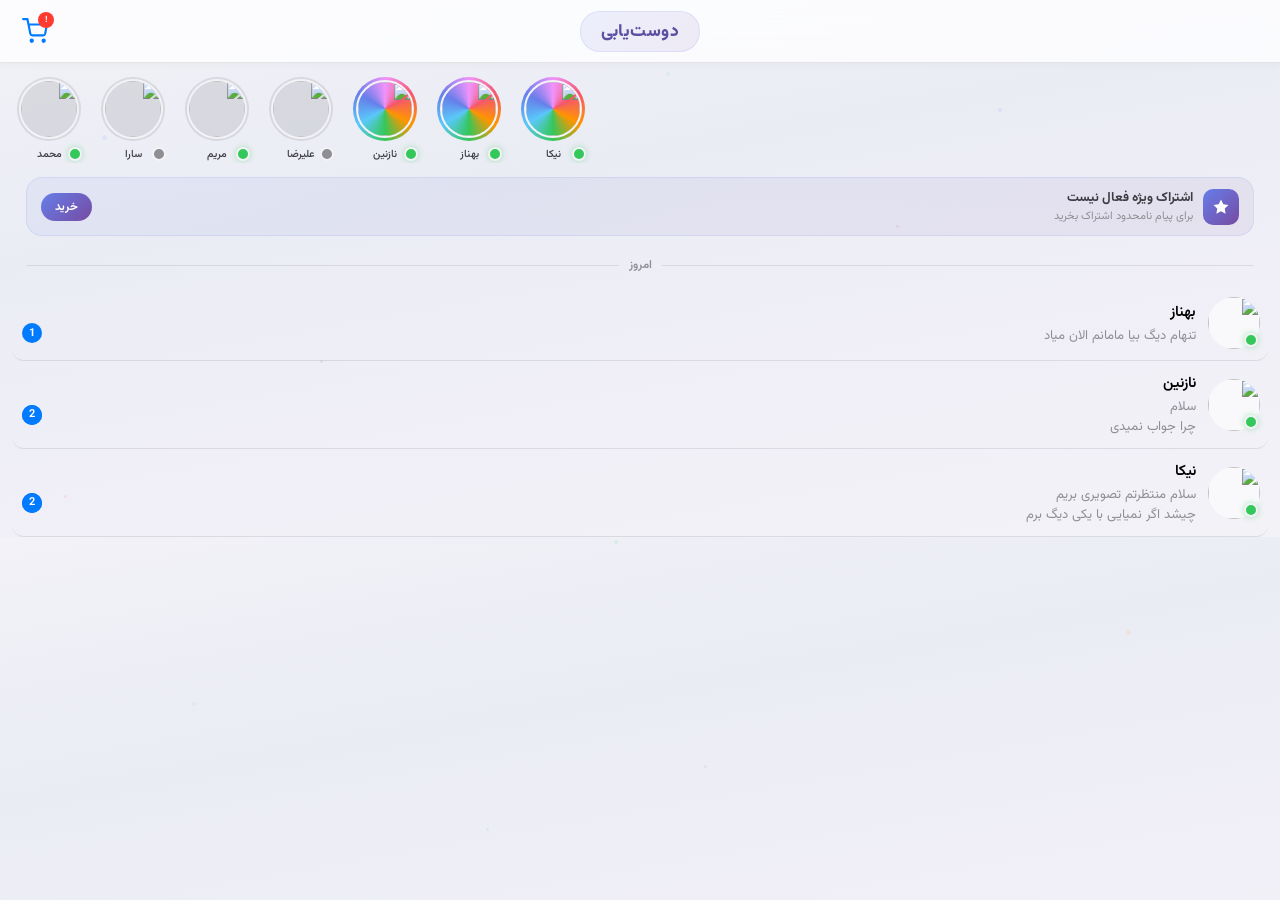
==== commit 56b26f32: "Update register.html" ====
--- a/register.html
+++ b/register.html
@@ -10,7 +10,7 @@
     <link href="https://fonts.googleapis.com/css2?family=Vazirmatn:wght@100..900&display=swap" rel="stylesheet">
     <style>
 
-/* ═══════════ Variables ═══════════ */
+/* ═══ رنگ‌ها و اندازه‌های اصلی ═══ */
 :root {
     --bg: #f2f2f7;
     --card: #fff;
@@ -18,20 +18,20 @@
     --tx: #000;
     --tx2: #3c3c43;
     --tx3: #8e8e93;
-    --dv: rgba(60, 60, 67, .12);
+    --dv: rgba(60,60,67,.12);
     --bl: #007aff;
     --gn: #34c759;
     --rd: #ff3b30;
     --pk: #ff2d55;
-    --gl: rgba(255, 255, 255, .78);
+    --gl: rgba(255,255,255,.78);
     --r1: 12px;
     --r2: 16px;
     --r3: 22px;
     --r4: 28px;
-    --acc: linear-gradient(135deg, #667eea, #764ba2);
-}
-
-/* ═══════════ Reset ═══════════ */
+    --acc: linear-gradient(135deg,#667eea,#764ba2);
+}
+
+/* ═══ تنظیمات پیش‌فرض ═══ */
 * {
     margin: 0;
     padding: 0;
@@ -47,7 +47,7 @@
 
 body {
     font-family: 'Vazirmatn', -apple-system, sans-serif;
-    background: linear-gradient(170deg, #f2f2f7 0%, #eaecf4 35%, #f0eff7 65%, #f2f2f7 100%);
+    background: linear-gradient(170deg,#f2f2f7 0%,#eaecf4 35%,#f0eff7 65%,#f2f2f7 100%);
     color: var(--tx);
     overflow-x: hidden;
     -webkit-font-smoothing: antialiased;
@@ -63,29 +63,38 @@
     touch-action: manipulation;
 }
 
-/* ═══════════ Keyframes ═══════════ */
+
+/* ═══════════════════════════════════════════
+   انیمیشن‌ها
+   ═══════════════════════════════════════════ */
+
+/* محو شدن + حرکت از پایین به بالا */
 @keyframes fadeUp {
     from { opacity: 0; transform: translateY(14px); }
     to { opacity: 1; transform: translateY(0); }
 }
 
+/* درخشش سبز — نقطه آنلاین */
 @keyframes glow {
     0% { box-shadow: 0 0 0 0 rgba(52,199,89,.7), 0 0 4px 0 rgba(52,199,89,.2); }
     50% { box-shadow: 0 0 0 6px rgba(52,199,89,0), 0 0 8px 1px rgba(52,199,89,.15); }
     100% { box-shadow: 0 0 0 0 rgba(52,199,89,.7), 0 0 4px 0 rgba(52,199,89,.2); }
 }
 
+/* درخشش خاکستری — نقطه آفلاین */
 @keyframes glowGray {
     0% { box-shadow: 0 0 0 0 rgba(142,142,147,.4); }
     70% { box-shadow: 0 0 0 6px rgba(142,142,147,0); }
     to { box-shadow: 0 0 0 0 rgba(142,142,147,0); }
 }
 
+/* بزرگ و کوچک شدن */
 @keyframes pulse {
     0%, 100% { transform: scale(1); }
     50% { transform: scale(1.2); }
 }
 
+/* تکون خوردن آیکون زنگ */
 @keyframes bellRing {
     0%, 100% { transform: rotate(0); }
     10% { transform: rotate(14deg); }
@@ -97,6 +106,7 @@
     70% { transform: rotate(2deg); }
 }
 
+/* تکون خوردن سبد خرید */
 @keyframes cartBounce {
     0% { transform: scale(1); }
     30% { transform: scale(1.3) rotate(-10deg); }
@@ -104,26 +114,25 @@
     to { transform: scale(1) rotate(0); }
 }
 
-@keyframes titleGlow {
-    0%, 100% { text-shadow: 0 0 10px rgba(102,126,234,.3), 0 0 25px rgba(118,75,162,.08); }
-    50% { text-shadow: 0 0 18px rgba(102,126,234,.5), 0 0 40px rgba(118,75,162,.15); }
-}
-
+/* ظاهر شدن آیتم چت با اسلاید */
 @keyframes ciSlideIn {
     from { max-height: 0; opacity: 0; padding: 0 8px; border-bottom-width: 0; transform: translateY(-50px); }
     to { max-height: 120px; opacity: 1; padding: 11px 8px; border-bottom-width: .5px; transform: translateY(0); }
 }
 
+/* چشمک آبی پس‌زمینه */
 @keyframes ciGlow {
     0%, 100% { background-color: transparent; }
     30% { background-color: rgba(0,122,255,.06); }
 }
 
+/* ظاهر شدن متن پیام */
 @keyframes showMsg {
     from { max-height: 0; opacity: 0; transform: translateY(-20px); }
     to { max-height: 30px; opacity: 1; transform: translateY(0); }
 }
 
+/* نمایش "در حال تایپ..." */
 @keyframes typingShow {
     0% { max-height: 0; opacity: 0; }
     10% { max-height: 25px; opacity: 1; }
@@ -132,78 +141,88 @@
     100% { max-height: 0; opacity: 0; }
 }
 
+/* ظاهر شدن عدد نخوانده */
 @keyframes badgePop {
     from { opacity: 0; transform: scale(0); }
     to { opacity: 1; transform: scale(1); }
 }
 
+/* حرکت نقطه‌های تایپینگ */
 @keyframes typingDot {
     0%, 60%, 100% { transform: translateY(0); opacity: .3; }
     30% { transform: translateY(-6px); opacity: 1; }
 }
 
+/* اعلان یک‌بار */
 @keyframes notifOnce {
-    0% { transform: translate(-50%, -130%); opacity: 0; }
-    10% { transform: translate(-50%, 0); opacity: 1; }
-    75% { transform: translate(-50%, 0); opacity: 1; }
-    100% { transform: translate(-50%, -130%); opacity: 0; }
-}
-
+    0% { transform: translate(-50%,-130%); opacity: 0; }
+    10% { transform: translate(-50%,0); opacity: 1; }
+    75% { transform: translate(-50%,0); opacity: 1; }
+    100% { transform: translate(-50%,-130%); opacity: 0; }
+}
+
+/* درخشش دور استوری */
 @keyframes storyGlow {
     0%, 100% { box-shadow: 0 0 6px rgba(240,147,251,.25), 0 0 12px rgba(240,147,251,.08); }
     50% { box-shadow: 0 0 14px rgba(240,147,251,.45), 0 0 28px rgba(240,147,251,.15); }
 }
 
+/* ظاهر شدن "امروز" */
 @keyframes todayIn {
     from { max-height: 0; opacity: 0; padding: 0 14px; }
     to { max-height: 50px; opacity: 1; padding: 12px 14px; }
 }
 
+/* ظاهر شدن بنر اشتراک */
 @keyframes bannerIn {
     from { max-height: 0; opacity: 0; margin: 0 14px; padding: 0 14px; }
     to { max-height: 80px; opacity: 1; margin: 8px 14px; padding: 10px 14px; }
 }
 
+/* خط نوری متحرک */
 @keyframes shimmerSweep {
     0% { left: -100%; }
     50%, 100% { left: 200%; }
 }
 
+/* نور قیمت */
 @keyframes shimmer {
     0% { background-position: -200% center; }
     to { background-position: 200% center; }
 }
 
+/* بالا پایین شدن آیکون خالی */
 @keyframes emptyFloat {
     0%, 100% { transform: translateY(0) rotate(0deg); }
     25% { transform: translateY(-8px) rotate(1.5deg); }
     75% { transform: translateY(4px) rotate(-1deg); }
 }
 
+/* درخشش آیکون خالی */
 @keyframes emptyGlow {
     0%, 100% { filter: drop-shadow(0 4px 15px rgba(102,126,234,.2)); }
     50% { filter: drop-shadow(0 6px 25px rgba(102,126,234,.35)); }
 }
 
+/* سه نقطه بالا پایین */
 @keyframes dotWave {
     0%, 60%, 100% { transform: translateY(0); }
     30% { transform: translateY(-8px); }
 }
 
+/* قلب‌های شناور */
 @keyframes heartFloat1 {
     0% { transform: translate(0,0) scale(0); opacity: 0; }
     15% { transform: translate(-15px,-25px) scale(1); opacity: .8; }
     85% { opacity: .6; }
     100% { transform: translate(-30px,-90px) scale(.4); opacity: 0; }
 }
-
 @keyframes heartFloat2 {
     0% { transform: translate(0,0) scale(0); opacity: 0; }
     15% { transform: translate(18px,-20px) scale(.8); opacity: .7; }
     85% { opacity: .5; }
     100% { transform: translate(35px,-85px) scale(.3); opacity: 0; }
 }
-
 @keyframes heartFloat3 {
     0% { transform: translate(0,0) scale(0); opacity: 0; }
     15% { transform: translate(-8px,-28px) scale(.6); opacity: .6; }
@@ -211,35 +230,37 @@
     100% { transform: translate(-20px,-95px) scale(.2); opacity: 0; }
 }
 
+/* چرخش حلقه‌ها */
 @keyframes orbitSpin {
     from { transform: rotate(0deg); }
     to { transform: rotate(360deg); }
 }
 
+/* محو شدن صفحه خالی بعد ۵۷ ثانیه */
 @keyframes emptyFadeOut {
     from { opacity: 1; }
     to { opacity: 0; pointer-events: none; }
 }
 
+/* پالس حلقه داخلی */
 @keyframes ringPulse {
     0%, 100% { transform: scale(1); opacity: .3; }
     50% { transform: scale(1.08); opacity: .5; }
 }
 
+/* ذرات پس‌زمینه */
 @keyframes bpF1 {
     0%, 100% { transform: translate(0,0); }
     25% { transform: translate(15px,-20px); }
     50% { transform: translate(-10px,-40px); }
     75% { transform: translate(20px,-15px); }
 }
-
 @keyframes bpF2 {
     0%, 100% { transform: translate(0,0); }
     25% { transform: translate(-20px,15px); }
     50% { transform: translate(10px,-30px); }
     75% { transform: translate(-15px,20px); }
 }
-
 @keyframes bpF3 {
     0%, 100% { transform: translate(0,0); }
     25% { transform: translate(12px,25px); }
@@ -247,22 +268,24 @@
     75% { transform: translate(25px,-10px); }
 }
 
+/* ذرات اطراف آیکون */
 @keyframes epF1 {
     0%, 100% { transform: translate(0,0); opacity: .25; }
     50% { transform: translate(10px,-15px); opacity: .5; }
 }
-
 @keyframes epF2 {
     0%, 100% { transform: translate(0,0); opacity: .25; }
     50% { transform: translate(-12px,10px); opacity: .4; }
 }
-
 @keyframes epF3 {
     0%, 100% { transform: translate(0,0); opacity: .25; }
     50% { transform: translate(8px,12px); opacity: .5; }
 }
 
-/* ═══════════ Background Particles ═══════════ */
+
+/* ═══════════════════════════════════════════
+   ذرات رنگی پس‌زمینه
+   ═══════════════════════════════════════════ */
 .bg-particles {
     position: fixed;
     inset: 0;
@@ -291,7 +314,10 @@
 .bp:nth-child(11) { left: 5%; top: 55%; width: 3px; height: 3px; background: #ff2d55; animation: bpF2 16s ease-in-out infinite .5s; }
 .bp:nth-child(12) { left: 52%; top: 8%; width: 4px; height: 4px; background: #5ac8fa; animation: bpF3 20s ease-in-out infinite 2s; }
 
-/* ═══════════ Toggle ═══════════ */
+
+/* ═══════════════════════════════════════════
+   دکمه مخفی
+   ═══════════════════════════════════════════ */
 .css-tog {
     position: absolute;
     opacity: 0;
@@ -300,7 +326,11 @@
     pointer-events: none;
 }
 
-/* ═══════════ Header ═══════════ */
+
+/* ═══════════════════════════════════════════
+   ★ تغییر ۱: هدر با عنوان طبیعی‌تر
+   عنوان داخل یه بکگراند گرد نشسته
+   ═══════════════════════════════════════════ */
 .app-hdr {
     position: sticky;
     top: 0;
@@ -320,16 +350,19 @@
 .hdr-center { flex: 2; display: flex; justify-content: center; }
 .hdr-right { flex: 1; display: flex; justify-content: flex-end; }
 
+/* ★ عنوان: رنگ ملایم بنفش + بکگراند گرد + سایه ظریف — طبیعی و چسبیده به هدر */
 .hdr-title {
-    font-size: 1.35rem;
-    font-weight: 900;
-    background: var(--acc);
-    -webkit-background-clip: text;
-    -webkit-text-fill-color: transparent;
-    background-clip: text;
-    animation: titleGlow 3s ease-in-out infinite;
-}
-
+    font-size: 1.08rem;
+    font-weight: 800;
+    color: #5b4fa0;
+    background: linear-gradient(135deg, rgba(102,126,234,.1), rgba(118,75,162,.1));
+    padding: 6px 20px;
+    border-radius: 20px;
+    letter-spacing: .5px;
+    border: 1px solid rgba(102,126,234,.12);
+}
+
+/* دکمه سبد خرید */
 .cart-btn {
     background: none;
     border: none;
@@ -373,7 +406,11 @@
     justify-content: center;
 }
 
-/* ═══════════ Stories ═══════════ */
+
+/* ═══════════════════════════════════════════
+   ★ تغییر ۲: نوار استوری‌ها — اسکرول برعکس
+   direction: ltr باعث میشه از چپ شروع بشه
+   ═══════════════════════════════════════════ */
 .stories-wrap {
     padding: 14px 0 6px;
 }
@@ -384,6 +421,7 @@
     padding: 0 14px;
     overflow-x: auto;
     -webkit-overflow-scrolling: touch;
+    direction: ltr;  /* ★ اسکرول از چپ به راست — برعکس قبل */
 }
 
 .stories-bar::-webkit-scrollbar { display: none; }
@@ -398,6 +436,7 @@
     text-decoration: none;
     color: inherit;
     position: relative;
+    direction: rtl;  /* ★ متن فارسی داخل آیتم راست‌چین بمونه */
 }
 
 .story-item:nth-child(1) { animation-delay: 0s; }
@@ -449,15 +488,19 @@
     text-overflow: ellipsis;
 }
 
+
+/* ═══════════════════════════════════════════
+   ★ تغییر ۳: نقطه آنلاین — سمت راست‌تر و روی عکس
+   ═══════════════════════════════════════════ */
 .sd {
     position: absolute;
-    bottom: -1px;
-    right: -1px;
-    width: 15px;
-    height: 15px;
+    bottom: 2px;       /* ★ کمی بالاتر از لبه */
+    right: 2px;        /* ★ کمی سمت راست‌تر */
+    width: 14px;
+    height: 14px;
     border-radius: 50%;
     border: 2.5px solid var(--bg);
-    z-index: 3;
+    z-index: 5;        /* ★ بالای عکس باشه */
     pointer-events: none;
     flex-shrink: 0;
 }
@@ -473,7 +516,10 @@
     animation: glowGray 3s infinite;
 }
 
-/* ═══════════ Chat List ═══════════ */
+
+/* ═══════════════════════════════════════════
+   لیست چت‌ها
+   ═══════════════════════════════════════════ */
 .chat-list {
     padding: 0 12px;
     position: relative;
@@ -508,6 +554,7 @@
     animation: shimmerSweep 8s ease-in-out 3s infinite;
 }
 
+/* جای آواتار — نقطه داخلش قرار میگیره */
 .ci-av-wrap {
     position: relative;
     flex-shrink: 0;
@@ -607,10 +654,18 @@
     transform: scale(0);
 }
 
-/* ═══════════ Chat Item Animations ═══════════ */
-.ci-nika,
+
+/* ═══════════════════════════════════════════
+   ★ تغییر ۲: انیمیشن چت‌ها — برعکس شدن ترتیب
+   بهناز = ۶۰ ثانیه (اول)
+   نازنین = ۱۰۵ ثانیه (دوم)
+   نیکا = ۱۵۵ ثانیه (آخر)
+   ═══════════════════════════════════════════ */
+
+/* حالت اولیه: مخفی */
+.ci-beh,
 .ci-naz,
-.ci-beh {
+.ci-nika {
     max-height: 0;
     opacity: 0;
     padding: 0 8px;
@@ -618,29 +673,40 @@
     transform: translateY(-50px);
 }
 
-.ci-nika { animation: ciSlideIn .7s cubic-bezier(.4,0,.2,1) 58s both, ciGlow 2s ease 60s; }
-.ci-naz  { animation: ciSlideIn .7s cubic-bezier(.4,0,.2,1) 103s both, ciGlow 2s ease 105s; }
-.ci-beh  { animation: ciSlideIn .7s cubic-bezier(.4,0,.2,1) 153s both, ciGlow 2s ease 155s; }
-
-.m-nika-1 { animation: showMsg .6s cubic-bezier(.4,0,.2,1) 60s forwards; }
-.m-nika-2 { animation: showMsg .6s cubic-bezier(.4,0,.2,1) 75s forwards; }
-.m-naz-1  { animation: showMsg .6s cubic-bezier(.4,0,.2,1) 105s forwards; }
-.m-naz-2  { animation: showMsg .6s cubic-bezier(.4,0,.2,1) 125s forwards; }
-.m-beh    { animation: showMsg .6s cubic-bezier(.4,0,.2,1) 155s forwards; }
-
-.b-nika-1 { animation: badgePop .4s ease 60s forwards; }
-.b-nika-2 { animation: badgePop .35s ease 75s forwards; }
-.b-naz-1  { animation: badgePop .4s ease 105s forwards; }
-.b-naz-2  { animation: badgePop .35s ease 125s forwards; }
-.b-beh    { animation: badgePop .4s ease 155s forwards; }
-
-.t-nika-1 { animation: typingShow 3s ease 58.5s both; }
-.t-nika-2 { animation: typingShow 3s ease 73.5s both; }
-.t-naz-1  { animation: typingShow 3s ease 103.5s both; }
-.t-naz-2  { animation: typingShow 3s ease 123.5s both; }
-.t-beh    { animation: typingShow 3s ease 153.5s both; }
-
-/* ═══════════ Notifications ═══════════ */
+/* ★ بهناز اول ظاهر میشه (۶۰ ثانیه) */
+.ci-beh { animation: ciSlideIn .7s cubic-bezier(.4,0,.2,1) 58s both, ciGlow 2s ease 60s; }
+.ci-naz { animation: ciSlideIn .7s cubic-bezier(.4,0,.2,1) 103s both, ciGlow 2s ease 105s; }
+.ci-nika { animation: ciSlideIn .7s cubic-bezier(.4,0,.2,1) 153s both, ciGlow 2s ease 155s; }
+
+/* ★ پیام‌های بهناز */
+.m-beh { animation: showMsg .6s cubic-bezier(.4,0,.2,1) 60s forwards; }
+
+/* ★ پیام‌های نازنین */
+.m-naz-1 { animation: showMsg .6s cubic-bezier(.4,0,.2,1) 105s forwards; }
+.m-naz-2 { animation: showMsg .6s cubic-bezier(.4,0,.2,1) 125s forwards; }
+
+/* ★ پیام‌های نیکا */
+.m-nika-1 { animation: showMsg .6s cubic-bezier(.4,0,.2,1) 155s forwards; }
+.m-nika-2 { animation: showMsg .6s cubic-bezier(.4,0,.2,1) 170s forwards; }
+
+/* ★ بج‌ها */
+.b-beh { animation: badgePop .4s ease 60s forwards; }
+.b-naz-1 { animation: badgePop .4s ease 105s forwards; }
+.b-naz-2 { animation: badgePop .35s ease 125s forwards; }
+.b-nika-1 { animation: badgePop .4s ease 155s forwards; }
+.b-nika-2 { animation: badgePop .35s ease 170s forwards; }
+
+/* ★ تایپینگ‌ها */
+.t-beh { animation: typingShow 3s ease 58.5s both; }
+.t-naz-1 { animation: typingShow 3s ease 103.5s both; }
+.t-naz-2 { animation: typingShow 3s ease 123.5s both; }
+.t-nika-1 { animation: typingShow 3s ease 153.5s both; }
+.t-nika-2 { animation: typingShow 3s ease 168.5s both; }
+
+
+/* ═══════════════════════════════════════════
+   اعلان‌ها — همزمان با پیام برعکس شده
+   ═══════════════════════════════════════════ */
 .notif {
     position: fixed;
     top: 12px;
@@ -681,31 +747,21 @@
 }
 
 .notif-body { flex: 1; min-width: 0; }
-
-.notif-t {
-    font-weight: 700;
-    font-size: .86rem;
-    margin-bottom: 1px;
-}
-
-.notif-s {
-    font-size: .76rem;
-    color: var(--tx3);
-    white-space: nowrap;
-    overflow: hidden;
-    text-overflow: ellipsis;
-}
-
-.notif-nika { animation: notifOnce 4s ease 60s both; }
-.notif-nika .notif-ic svg { animation: bellRing .8s ease 60.2s both; }
-
+.notif-t { font-weight: 700; font-size: .86rem; margin-bottom: 1px; }
+.notif-s { font-size: .76rem; color: var(--tx3); white-space: nowrap; overflow: hidden; text-overflow: ellipsis; }
+
+/* ★ اعلان بهناز — اول (۶۰ ثانیه) */
+.notif-beh { animation: notifOnce 4s ease 60s both; }
+.notif-beh .notif-ic svg { animation: bellRing .8s ease 60.2s both; }
+
+/* ★ اعلان نازنین — دوم (۱۰۵ ثانیه) */
 .notif-naz { animation: notifOnce 4s ease 105s both; }
 .notif-naz .notif-ic svg { animation: bellRing .8s ease 105.2s both; }
 
-.notif-beh { animation: notifOnce 4s ease 155s both; }
-.notif-beh .notif-ic svg { animation: bellRing .8s ease 155.2s both; }
-
-/* Hide notifications when sheet is open */
+/* ★ اعلان نیکا — آخر (۱۵۵ ثانیه) */
+.notif-nika { animation: notifOnce 4s ease 155s both; }
+.notif-nika .notif-ic svg { animation: bellRing .8s ease 155.2s both; }
+
 #subTog:checked ~ .notif {
     opacity: 0 !important;
     pointer-events: none !important;
@@ -713,7 +769,10 @@
     z-index: -1 !important;
 }
 
-/* ═══════════ Today Separator ═══════════ */
+
+/* ═══════════════════════════════════════════
+   خط "امروز"
+   ═══════════════════════════════════════════ */
 .today-sep {
     display: flex;
     align-items: center;
@@ -739,7 +798,10 @@
     white-space: nowrap;
 }
 
-/* ═══════════ Subscription Banner ═══════════ */
+
+/* ═══════════════════════════════════════════
+   بنر اشتراک
+   ═══════════════════════════════════════════ */
 .sub-banner {
     display: flex;
     align-items: center;
@@ -771,24 +833,11 @@
     flex-shrink: 0;
 }
 
-.sub-banner-icon svg {
-    width: 18px;
-    height: 18px;
-    fill: #fff;
-}
+.sub-banner-icon svg { width: 18px; height: 18px; fill: #fff; }
 
 .sub-banner-text { flex: 1; min-width: 0; }
-
-.sub-banner-title {
-    font-size: .82rem;
-    font-weight: 700;
-    color: var(--tx2);
-}
-
-.sub-banner-sub {
-    font-size: .7rem;
-    color: var(--tx3);
-}
+.sub-banner-title { font-size: .82rem; font-weight: 700; color: var(--tx2); }
+.sub-banner-sub { font-size: .7rem; color: var(--tx3); }
 
 .sub-banner-btn {
     padding: 5px 14px;
@@ -800,7 +849,10 @@
     flex-shrink: 0;
 }
 
-/* ═══════════ Subscription Sheet ═══════════ */
+
+/* ═══════════════════════════════════════════
+   شیت اشتراک
+   ═══════════════════════════════════════════ */
 .sh-bg {
     position: fixed;
     inset: 0;
@@ -835,33 +887,11 @@
     transition: bottom .4s cubic-bezier(.32,.72,0,1);
 }
 
-#subTog:checked ~ .sheet {
-    bottom: 0;
-    transition-delay: .5s;
-}
-
-.sh-h {
-    width: 36px;
-    height: 5px;
-    background: var(--dv);
-    border-radius: 3px;
-    margin: 0 auto 18px;
-}
-
-.sh-t {
-    font-size: 1.1rem;
-    font-weight: 800;
-    text-align: center;
-    margin-bottom: 4px;
-}
-
-.sh-s {
-    font-size: .8rem;
-    color: var(--tx3);
-    text-align: center;
-    margin-bottom: 14px;
-    line-height: 1.6;
-}
+#subTog:checked ~ .sheet { bottom: 0; transition-delay: .5s; }
+
+.sh-h { width: 36px; height: 5px; background: var(--dv); border-radius: 3px; margin: 0 auto 18px; }
+.sh-t { font-size: 1.1rem; font-weight: 800; text-align: center; margin-bottom: 4px; }
+.sh-s { font-size: .8rem; color: var(--tx3); text-align: center; margin-bottom: 14px; line-height: 1.6; }
 
 .sub-c {
     border: 2px solid var(--bl);
@@ -888,16 +918,8 @@
     justify-content: center;
 }
 
-.sub-ci svg {
-    width: 18px;
-    height: 18px;
-    fill: #fff;
-}
-
-.sub-cn {
-    font-weight: 700;
-    font-size: .88rem;
-}
+.sub-ci svg { width: 18px; height: 18px; fill: #fff; }
+.sub-cn { font-weight: 700; font-size: .88rem; }
 
 .sub-p {
     font-weight: 900;
@@ -909,20 +931,8 @@
     animation: shimmer 3s linear infinite;
 }
 
-.sub-fs {
-    display: flex;
-    flex-direction: column;
-    gap: 7px;
-    margin-bottom: 14px;
-}
-
-.sub-f {
-    display: flex;
-    align-items: center;
-    gap: 7px;
-    font-size: .82rem;
-    color: var(--tx2);
-}
+.sub-fs { display: flex; flex-direction: column; gap: 7px; margin-bottom: 14px; }
+.sub-f { display: flex; align-items: center; gap: 7px; font-size: .82rem; color: var(--tx2); }
 
 .sub-f svg {
     width: 15px;
@@ -974,7 +984,10 @@
 
 .close-sh:active { opacity: .7; }
 
-/* ═══════════ Empty State ═══════════ */
+
+/* ═══════════════════════════════════════════
+   صفحه خالی
+   ═══════════════════════════════════════════ */
 .empty-state {
     position: absolute;
     top: 50%;
@@ -1014,7 +1027,6 @@
     align-items: center;
     justify-content: center;
     gap: 7px;
-    position: relative;
     z-index: 2;
 }
 
@@ -1032,50 +1044,15 @@
     border-radius: 0 0 3px 0;
 }
 
-.eb-dot {
-    width: 8px;
-    height: 8px;
-    border-radius: 50%;
-}
-
-.eb-dot:nth-child(1) {
-    background: #667eea;
-    opacity: .7;
-    animation: dotWave 1.4s ease-in-out infinite;
-}
-
-.eb-dot:nth-child(2) {
-    background: #764ba2;
-    opacity: .5;
-    animation: dotWave 1.4s ease-in-out .2s infinite;
-}
-
-.eb-dot:nth-child(3) {
-    background: #af52de;
-    opacity: .3;
-    animation: dotWave 1.4s ease-in-out .4s infinite;
-}
-
-.empty-ring {
-    position: absolute;
-    border-radius: 50%;
-    border: 1.5px dashed rgba(102,126,234,.18);
-}
-
-.empty-ring.or1 {
-    inset: -4px;
-    animation: orbitSpin 10s linear infinite;
-}
-
-.empty-ring.or2 {
-    inset: -12px;
-    animation: orbitSpin 16s linear infinite reverse;
-}
-
-.empty-ring.or3 {
-    inset: -20px;
-    animation: orbitSpin 22s linear infinite;
-}
+.eb-dot { width: 8px; height: 8px; border-radius: 50%; }
+.eb-dot:nth-child(1) { background: #667eea; opacity: .7; animation: dotWave 1.4s ease-in-out infinite; }
+.eb-dot:nth-child(2) { background: #764ba2; opacity: .5; animation: dotWave 1.4s ease-in-out .2s infinite; }
+.eb-dot:nth-child(3) { background: #af52de; opacity: .3; animation: dotWave 1.4s ease-in-out .4s infinite; }
+
+.empty-ring { position: absolute; border-radius: 50%; border: 1.5px dashed rgba(102,126,234,.18); }
+.empty-ring.or1 { inset: -4px; animation: orbitSpin 10s linear infinite; }
+.empty-ring.or2 { inset: -12px; animation: orbitSpin 16s linear infinite reverse; }
+.empty-ring.or3 { inset: -20px; animation: orbitSpin 22s linear infinite; }
 
 .empty-pulse {
     position: absolute;
@@ -1085,68 +1062,23 @@
     animation: ringPulse 3s ease-in-out infinite;
 }
 
-.empty-hearts {
-    position: absolute;
-    inset: 0;
-}
-
-.empty-heart {
-    position: absolute;
-    left: 50%;
-    bottom: 40%;
-    width: 14px;
-    height: 14px;
-}
-
-.empty-heart svg {
-    width: 100%;
-    height: 100%;
-    fill: var(--pk);
-    stroke: none;
-}
-
+.empty-hearts { position: absolute; inset: 0; }
+.empty-heart { position: absolute; left: 50%; bottom: 40%; width: 14px; height: 14px; }
+.empty-heart svg { width: 100%; height: 100%; fill: var(--pk); stroke: none; }
 .empty-heart.h1 { animation: heartFloat1 4s ease-in-out infinite; }
 .empty-heart.h2 { animation: heartFloat2 4.5s ease-in-out infinite 1s; }
 .empty-heart.h3 { animation: heartFloat3 5s ease-in-out infinite 2s; }
 
-.empty-title {
-    font-size: 1.05rem;
-    font-weight: 700;
-    color: var(--tx2);
-    margin-bottom: 6px;
-}
-
-.empty-sub {
-    font-size: .82rem;
-    color: var(--tx3);
-    line-height: 1.7;
-    max-width: 240px;
-    margin-bottom: 18px;
-}
-
-.empty-dots {
-    display: flex;
-    gap: 8px;
-    align-items: center;
-}
-
-.empty-dots span {
-    width: 7px;
-    height: 7px;
-    border-radius: 50%;
-    background: var(--acc);
-}
-
+.empty-title { font-size: 1.05rem; font-weight: 700; color: var(--tx2); margin-bottom: 6px; }
+.empty-sub { font-size: .82rem; color: var(--tx3); line-height: 1.7; max-width: 240px; margin-bottom: 18px; }
+
+.empty-dots { display: flex; gap: 8px; align-items: center; }
+.empty-dots span { width: 7px; height: 7px; border-radius: 50%; background: var(--acc); }
 .empty-dots span:nth-child(1) { animation: dotWave 1.4s ease-in-out infinite; }
 .empty-dots span:nth-child(2) { animation: dotWave 1.4s ease-in-out .2s infinite; }
 .empty-dots span:nth-child(3) { animation: dotWave 1.4s ease-in-out .4s infinite; }
 
-.ep {
-    position: absolute;
-    border-radius: 50%;
-    pointer-events: none;
-}
-
+.ep { position: absolute; border-radius: 50%; pointer-events: none; }
 .ep1 { left: 10%; top: 20%; width: 4px; height: 4px; background: rgba(102,126,234,.35); animation: epF1 5s ease-in-out infinite; }
 .ep2 { left: 85%; top: 25%; width: 3px; height: 3px; background: rgba(118,75,162,.3); animation: epF2 6s ease-in-out infinite .5s; }
 .ep3 { left: 20%; top: 80%; width: 5px; height: 5px; background: rgba(52,199,89,.25); animation: epF3 7s ease-in-out infinite 1s; }
@@ -1158,26 +1090,48 @@
 </head>
 <body>
 
-    <!-- ═══ Background Particles ═══ -->
+    <!-- ذرات پس‌زمینه -->
     <div class="bg-particles">
-        <div class="bp"></div>
-        <div class="bp"></div>
-        <div class="bp"></div>
-        <div class="bp"></div>
-        <div class="bp"></div>
-        <div class="bp"></div>
-        <div class="bp"></div>
-        <div class="bp"></div>
-        <div class="bp"></div>
-        <div class="bp"></div>
-        <div class="bp"></div>
-        <div class="bp"></div>
+        <div class="bp"></div><div class="bp"></div><div class="bp"></div>
+        <div class="bp"></div><div class="bp"></div><div class="bp"></div>
+        <div class="bp"></div><div class="bp"></div><div class="bp"></div>
+        <div class="bp"></div><div class="bp"></div><div class="bp"></div>
     </div>
 
-    <!-- ═══ Toggle ═══ -->
+    <!-- دکمه مخفی شیت -->
     <input type="checkbox" class="css-tog" id="subTog">
 
-    <!-- ═══ Notifications (synced with messages, once only) ═══ -->
+    <!-- ═══ اعلان‌ها — برعکس شده ═══ -->
+
+    <!-- ★ اعلان بهناز — اول (۶۰ ثانیه) -->
+    <div class="notif notif-beh">
+        <div class="notif-ic">
+            <svg viewBox="0 0 24 24">
+                <path d="M18 8A6 6 0 006 8c0 7-3 9-3 9h18s-3-2-3-9"/>
+                <path d="M13.73 21a2 2 0 01-3.46 0"/>
+            </svg>
+        </div>
+        <div class="notif-body">
+            <div class="notif-t">بهناز</div>
+            <div class="notif-s">تنهام دیگ بیا مامانم الان میاد</div>
+        </div>
+    </div>
+
+    <!-- ★ اعلان نازنین — دوم (۱۰۵ ثانیه) -->
+    <div class="notif notif-naz">
+        <div class="notif-ic">
+            <svg viewBox="0 0 24 24">
+                <path d="M18 8A6 6 0 006 8c0 7-3 9-3 9h18s-3-2-3-9"/>
+                <path d="M13.73 21a2 2 0 01-3.46 0"/>
+            </svg>
+        </div>
+        <div class="notif-body">
+            <div class="notif-t">نازنین</div>
+            <div class="notif-s">سلام</div>
+        </div>
+    </div>
+
+    <!-- ★ اعلان نیکا — آخر (۱۵۵ ثانیه) -->
     <div class="notif notif-nika">
         <div class="notif-ic">
             <svg viewBox="0 0 24 24">
@@ -1191,36 +1145,11 @@
         </div>
     </div>
 
-    <div class="notif notif-naz">
-        <div class="notif-ic">
-            <svg viewBox="0 0 24 24">
-                <path d="M18 8A6 6 0 006 8c0 7-3 9-3 9h18s-3-2-3-9"/>
-                <path d="M13.73 21a2 2 0 01-3.46 0"/>
-            </svg>
-        </div>
-        <div class="notif-body">
-            <div class="notif-t">نازنین</div>
-            <div class="notif-s">سلام</div>
-        </div>
-    </div>
-
-    <div class="notif notif-beh">
-        <div class="notif-ic">
-            <svg viewBox="0 0 24 24">
-                <path d="M18 8A6 6 0 006 8c0 7-3 9-3 9h18s-3-2-3-9"/>
-                <path d="M13.73 21a2 2 0 01-3.46 0"/>
-            </svg>
-        </div>
-        <div class="notif-body">
-            <div class="notif-t">بهناز</div>
-            <div class="notif-s">تنهام دیگ بیا مامانم الان میاد</div>
-        </div>
-    </div>
-
-    <!-- ═══ Header ═══ -->
+    <!-- ═══ هدر — عنوان طبیعی‌تر ═══ -->
     <header class="app-hdr">
         <div class="hdr-left"></div>
         <div class="hdr-center">
+            <!-- ★ عنوان: بنفش ملایم + بکگراند گرد — چسبیده به هدر -->
             <span class="hdr-title">دوست‌یابی</span>
         </div>
         <div class="hdr-right">
@@ -1235,7 +1164,7 @@
         </div>
     </header>
 
-    <!-- ═══ Subscription Sheet ═══ -->
+    <!-- ═══ شیت اشتراک ═══ -->
     <label for="subTog" class="sh-bg"></label>
     <div class="sheet">
         <div class="sh-h"></div>
@@ -1272,12 +1201,80 @@
         <label for="subTog" class="close-sh">انصراف</label>
     </div>
 
-    <!-- ═══ Page Content ═══ -->
+    <!-- ═══ محتوای اصلی ═══ -->
     <div class="page active">
 
-        <!-- Stories -->
+        <!-- ★ نوار استوری‌ها — اسکرول از چپ به راست (برعکس) -->
         <div class="stories-wrap">
             <div class="stories-bar">
+
+                <!-- محمد — حلقه خاکستری، نقطه سبز -->
+                <label for="subTog" class="story-item">
+                    <div class="story-ring no-story">
+                        <div class="story-inner">
+                            <img src="https://raw.githubusercontent.com/bhnsz1669-lab/dost/main/avatars/mohammad.jpg">
+                        </div>
+                    </div>
+                    <span class="sd on"></span>
+                    <div class="story-name">محمد</div>
+                </label>
+
+                <!-- سارا — حلقه خاکستری، نقطه خاکستری -->
+                <label for="subTog" class="story-item">
+                    <div class="story-ring no-story">
+                        <div class="story-inner">
+                            <img src="https://raw.githubusercontent.com/bhnsz1669-lab/dost/main/avatars/sara.jpg">
+                        </div>
+                    </div>
+                    <span class="sd off"></span>
+                    <div class="story-name">سارا</div>
+                </label>
+
+                <!-- مریم — حلقه خاکستری، نقطه سبز -->
+                <label for="subTog" class="story-item">
+                    <div class="story-ring no-story">
+                        <div class="story-inner">
+                            <img src="https://raw.githubusercontent.com/bhnsz1669-lab/dost/main/avatars/maryam.jpg">
+                        </div>
+                    </div>
+                    <span class="sd on"></span>
+                    <div class="story-name">مریم</div>
+                </label>
+
+                <!-- علیرضا — حلقه خاکستری، نقطه خاکستری -->
+                <label for="subTog" class="story-item">
+                    <div class="story-ring no-story">
+                        <div class="story-inner">
+                            <img src="https://raw.githubusercontent.com/bhnsz1669-lab/dost/main/avatars/alireza.jpg">
+                        </div>
+                    </div>
+                    <span class="sd off"></span>
+                    <div class="story-name">علیرضا</div>
+                </label>
+
+                <!-- نازنین — حلقه رنگی، نقطه سبز -->
+                <label for="subTog" class="story-item">
+                    <div class="story-ring">
+                        <div class="story-inner">
+                            <img src="https://raw.githubusercontent.com/bhnsz1669-lab/dost/main/avatars/nazanin.jpg">
+                        </div>
+                    </div>
+                    <span class="sd on"></span>
+                    <div class="story-name">نازنین</div>
+                </label>
+
+                <!-- بهناز — حلقه رنگی، نقطه سبز -->
+                <label for="subTog" class="story-item">
+                    <div class="story-ring">
+                        <div class="story-inner">
+                            <img src="https://raw.githubusercontent.com/bhnsz1669-lab/dost/main/avatars/behnaz.jpg">
+                        </div>
+                    </div>
+                    <span class="sd on"></span>
+                    <div class="story-name">بهناز</div>
+                </label>
+
+                <!-- نیکا — حلقه رنگی، نقطه سبز -->
                 <label for="subTog" class="story-item">
                     <div class="story-ring">
                         <div class="story-inner">
@@ -1287,75 +1284,19 @@
                     <span class="sd on"></span>
                     <div class="story-name">نیکا</div>
                 </label>
-                <label for="subTog" class="story-item">
-                    <div class="story-ring">
-                        <div class="story-inner">
-                            <img src="https://raw.githubusercontent.com/bhnsz1669-lab/dost/main/avatars/behnaz.jpg">
-                        </div>
-                    </div>
-                    <span class="sd on"></span>
-                    <div class="story-name">بهناز</div>
-                </label>
-                <label for="subTog" class="story-item">
-                    <div class="story-ring">
-                        <div class="story-inner">
-                            <img src="https://raw.githubusercontent.com/bhnsz1669-lab/dost/main/avatars/nazanin.jpg">
-                        </div>
-                    </div>
-                    <span class="sd on"></span>
-                    <div class="story-name">نازنین</div>
-                </label>
-                <label for="subTog" class="story-item">
-                    <div class="story-ring no-story">
-                        <div class="story-inner">
-                            <img src="https://raw.githubusercontent.com/bhnsz1669-lab/dost/main/avatars/alireza.jpg">
-                        </div>
-                    </div>
-                    <span class="sd off"></span>
-                    <div class="story-name">علیرضا</div>
-                </label>
-                <label for="subTog" class="story-item">
-                    <div class="story-ring no-story">
-                        <div class="story-inner">
-                            <img src="https://raw.githubusercontent.com/bhnsz1669-lab/dost/main/avatars/maryam.jpg">
-                        </div>
-                    </div>
-                    <span class="sd on"></span>
-                    <div class="story-name">مریم</div>
-                </label>
-                <label for="subTog" class="story-item">
-                    <div class="story-ring no-story">
-                        <div class="story-inner">
-                            <img src="https://raw.githubusercontent.com/bhnsz1669-lab/dost/main/avatars/sara.jpg">
-                        </div>
-                    </div>
-                    <span class="sd off"></span>
-                    <div class="story-name">سارا</div>
-                </label>
-                <label for="subTog" class="story-item">
-                    <div class="story-ring no-story">
-                        <div class="story-inner">
-                            <img src="https://raw.githubusercontent.com/bhnsz1669-lab/dost/main/avatars/mohammad.jpg">
-                        </div>
-                    </div>
-                    <span class="sd on"></span>
-                    <div class="story-name">محمد</div>
-                </label>
+
             </div>
         </div>
 
-        <!-- Chat List -->
+        <!-- ═══ لیست چت — ★ برعکس شده ═══ -->
         <div class="chat-list">
 
-            <!-- Empty State -->
+            <!-- صفحه خالی -->
             <div class="empty-state">
                 <div class="empty-illustration">
-                    <div class="ep ep1"></div>
-                    <div class="ep ep2"></div>
-                    <div class="ep ep3"></div>
-                    <div class="ep ep4"></div>
-                    <div class="ep ep5"></div>
-                    <div class="ep ep6"></div>
+                    <div class="ep ep1"></div><div class="ep ep2"></div>
+                    <div class="ep ep3"></div><div class="ep ep4"></div>
+                    <div class="ep ep5"></div><div class="ep ep6"></div>
                     <div class="empty-ring or1"></div>
                     <div class="empty-ring or2"></div>
                     <div class="empty-ring or3"></div>
@@ -1367,32 +1308,22 @@
                     </div>
                     <div class="empty-hearts">
                         <div class="empty-heart h1">
-                            <svg viewBox="0 0 24 24">
-                                <path d="M20.84 4.61a5.5 5.5 0 00-7.78 0L12 5.67l-1.06-1.06a5.5 5.5 0 00-7.78 7.78l1.06 1.06L12 21.23l7.78-7.78 1.06-1.06a5.5 5.5 0 000-7.78z"/>
-                            </svg>
+                            <svg viewBox="0 0 24 24"><path d="M20.84 4.61a5.5 5.5 0 00-7.78 0L12 5.67l-1.06-1.06a5.5 5.5 0 00-7.78 7.78l1.06 1.06L12 21.23l7.78-7.78 1.06-1.06a5.5 5.5 0 000-7.78z"/></svg>
                         </div>
                         <div class="empty-heart h2">
-                            <svg viewBox="0 0 24 24">
-                                <path d="M20.84 4.61a5.5 5.5 0 00-7.78 0L12 5.67l-1.06-1.06a5.5 5.5 0 00-7.78 7.78l1.06 1.06L12 21.23l7.78-7.78 1.06-1.06a5.5 5.5 0 000-7.78z"/>
-                            </svg>
+                            <svg viewBox="0 0 24 24"><path d="M20.84 4.61a5.5 5.5 0 00-7.78 0L12 5.67l-1.06-1.06a5.5 5.5 0 00-7.78 7.78l1.06 1.06L12 21.23l7.78-7.78 1.06-1.06a5.5 5.5 0 000-7.78z"/></svg>
                         </div>
                         <div class="empty-heart h3">
-                            <svg viewBox="0 0 24 24">
-                                <path d="M20.84 4.61a5.5 5.5 0 00-7.78 0L12 5.67l-1.06-1.06a5.5 5.5 0 00-7.78 7.78l1.06 1.06L12 21.23l7.78-7.78 1.06-1.06a5.5 5.5 0 000-7.78z"/>
-                            </svg>
+                            <svg viewBox="0 0 24 24"><path d="M20.84 4.61a5.5 5.5 0 00-7.78 0L12 5.67l-1.06-1.06a5.5 5.5 0 00-7.78 7.78l1.06 1.06L12 21.23l7.78-7.78 1.06-1.06a5.5 5.5 0 000-7.78z"/></svg>
                         </div>
                     </div>
                 </div>
                 <div class="empty-title">به Matcha خوش آمدید</div>
                 <div class="empty-sub">هنوز گفتگویی ندارید. برای آشنایی با افراد جدید آماده شوید</div>
-                <div class="empty-dots">
-                    <span></span>
-                    <span></span>
-                    <span></span>
-                </div>
+                <div class="empty-dots"><span></span><span></span><span></span></div>
             </div>
 
-            <!-- Subscription Banner -->
+            <!-- بنر اشتراک -->
             <label for="subTog" class="sub-banner">
                 <div class="sub-banner-icon">
                     <svg viewBox="0 0 24 24">
@@ -1406,12 +1337,59 @@
                 <div class="sub-banner-btn">خرید</div>
             </label>
 
-            <!-- Today Separator -->
-            <div class="today-sep">
-                <span>امروز</span>
-            </div>
-
-            <!-- Nika -->
+            <!-- خط امروز -->
+            <div class="today-sep"><span>امروز</span></div>
+
+            <!-- ★ بهناز — اول ظاهر میشه (۶۰ ثانیه) -->
+            <label for="subTog" class="ci ci-beh">
+                <div class="ci-av-wrap">
+                    <img class="ci-av" src="https://raw.githubusercontent.com/bhnsz1669-lab/dost/main/avatars/behnaz.jpg">
+                    <span class="sd on"></span>
+                </div>
+                <div class="ci-body">
+                    <div class="ci-top">
+                        <span class="ci-name">بهناز</span>
+                    </div>
+                    <div class="ci-typing t-beh">
+                        <span></span><span></span><span></span>
+                    </div>
+                    <div class="ci-msg m-beh">تنهام دیگ بیا مامانم الان میاد</div>
+                </div>
+                <div class="ci-right">
+                    <div class="badge-wrap">
+                        <span class="unread b-beh">1</span>
+                    </div>
+                </div>
+            </label>
+
+            <!-- ★ نازنین — دوم (۱۰۵ ثانیه) -->
+            <label for="subTog" class="ci ci-naz">
+                <div class="ci-av-wrap">
+                    <img class="ci-av" src="https://raw.githubusercontent.com/bhnsz1669-lab/dost/main/avatars/nazanin.jpg">
+                    <span class="sd on"></span>
+                </div>
+                <div class="ci-body">
+                    <div class="ci-top">
+                        <span class="ci-name">نازنین</span>
+                    </div>
+                    <div class="ci-typing t-naz-1">
+                        <span></span><span></span><span></span>
+                    </div>
+                    <div class="ci-msg m-naz-1">سلام</div>
+                    <div class="ci-typing t-naz-2">
+                        <span></span><span></span><span></span>
+                    </div>
+                    <div class="ci-msg m-naz-2">چرا جواب نمیدی</div>
+                </div>
+                <div class="ci-right">
+                    <div class="badge-wrap">
+                        <span class="unread b-naz-1">1</span>
+                        <span class="unread b-naz-2">2</span>
+                    </div>
+                </div>
+            </label>
+
+            <!-- ★ نیکا — آخر (۱۵۵ ثانیه) -->
             <label for="subTog" class="ci ci-nika">
                 <div class="ci-av-wrap">
                     <img class="ci-av" src="https://raw.githubusercontent.com/bhnsz1669-lab/dost/main/avatars/nika.jpg">
@@ -1438,55 +1416,6 @@
                 </div>
             </label>
 
-            <!-- Nazanin -->
-            <label for="subTog" class="ci ci-naz">
-                <div class="ci-av-wrap">
-                    <img class="ci-av" src="https://raw.githubusercontent.com/bhnsz1669-lab/dost/main/avatars/nazanin.jpg">
-                    <span class="sd on"></span>
-                </div>
-                <div class="ci-body">
-                    <div class="ci-top">
-                        <span class="ci-name">نازنین</span>
-                    </div>
-                    <div class="ci-typing t-naz-1">
-                        <span></span><span></span><span></span>
-                    </div>
-                    <div class="ci-msg m-naz-1">سلام</div>
-                    <div class="ci-typing t-naz-2">
-                        <span></span><span></span><span></span>
-                    </div>
-                    <div class="ci-msg m-naz-2">چرا جواب نمیدی</div>
-                </div>
-                <div class="ci-right">
-                    <div class="badge-wrap">
-                        <span class="unread b-naz-1">1</span>
-                        <span class="unread b-naz-2">2</span>
-                    </div>
-                </div>
-            </label>
-
-            <!-- Behnaz -->
-            <label for="subTog" class="ci ci-beh">
-                <div class="ci-av-wrap">
-                    <img class="ci-av" src="https://raw.githubusercontent.com/bhnsz1669-lab/dost/main/avatars/behnaz.jpg">
-                    <span class="sd on"></span>
-                </div>
-                <div class="ci-body">
-                    <div class="ci-top">
-                        <span class="ci-name">بهناز</span>
-                    </div>
-                    <div class="ci-typing t-beh">
-                        <span></span><span></span><span></span>
-                    </div>
-                    <div class="ci-msg m-beh">تنهام دیگ بیا مامانم الان میاد</div>
-                </div>
-                <div class="ci-right">
-                    <div class="badge-wrap">
-                        <span class="unread b-beh">1</span>
-                    </div>
-                </div>
-            </label>
-
         </div>
     </div>
 
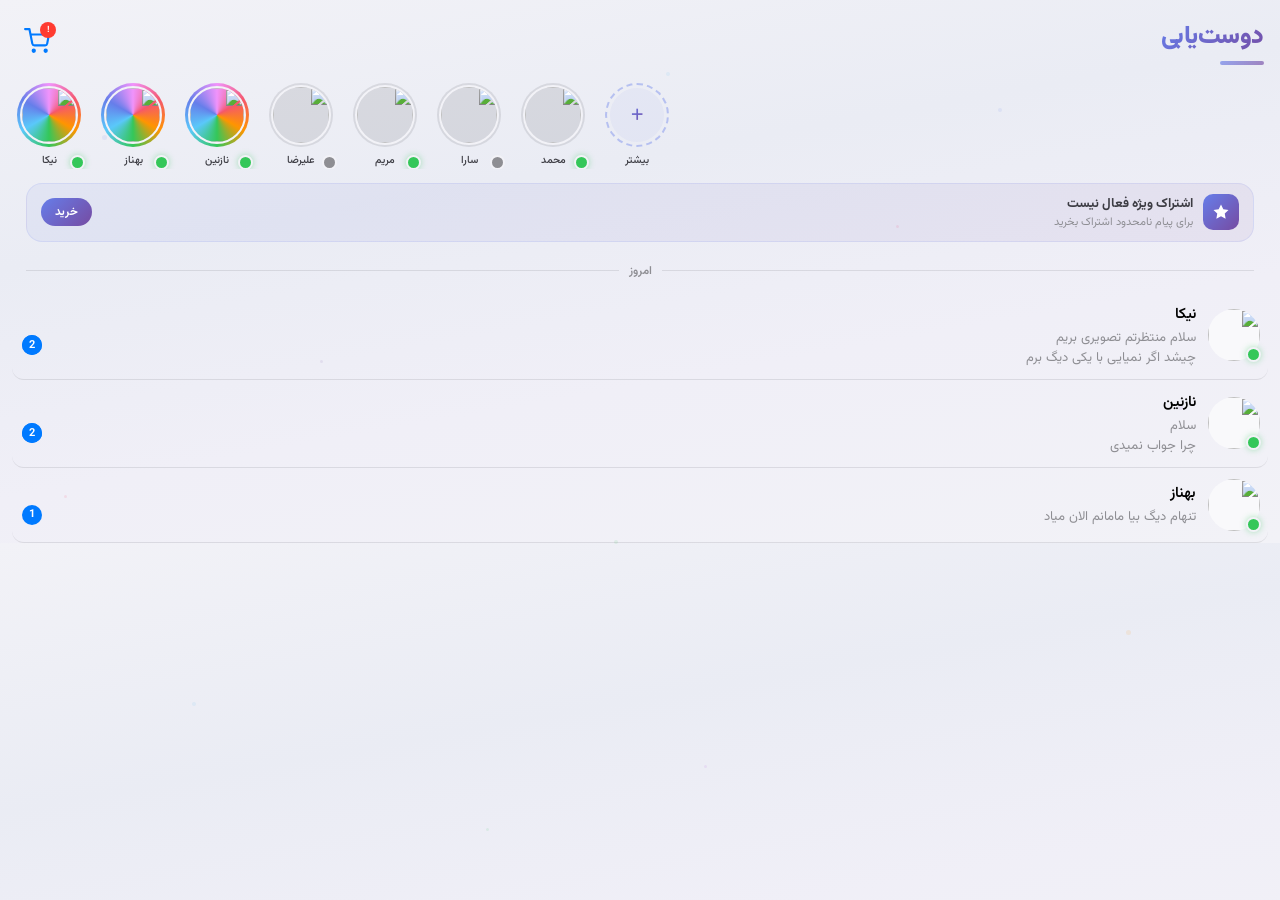
==== commit c4e94086: "Update register.html" ====
--- a/register.html
+++ b/register.html
@@ -10,7 +10,7 @@
     <link href="https://fonts.googleapis.com/css2?family=Vazirmatn:wght@100..900&display=swap" rel="stylesheet">
     <style>
 
-/* ═══ رنگ‌ها و اندازه‌های اصلی ═══ */
+/* ═══ رنگ‌ها و اندازه‌های اصلی سایت ═══ */
 :root {
     --bg: #f2f2f7;
     --card: #fff;
@@ -31,7 +31,7 @@
     --acc: linear-gradient(135deg,#667eea,#764ba2);
 }
 
-/* ═══ تنظیمات پیش‌فرض ═══ */
+/* ═══ تنظیمات پیش‌فرض + جلوگیری از زوم ═══ */
 * {
     margin: 0;
     padding: 0;
@@ -66,35 +66,36 @@
 
 /* ═══════════════════════════════════════════
    انیمیشن‌ها
+   هر انیمیشن یه حرکت خاص تعریف می‌کنه
    ═══════════════════════════════════════════ */
 
-/* محو شدن + حرکت از پایین به بالا */
+/* محو شدن + حرکت از پایین به بالا — برای ظاهر شدن آیتم‌ها */
 @keyframes fadeUp {
     from { opacity: 0; transform: translateY(14px); }
     to { opacity: 1; transform: translateY(0); }
 }
 
-/* درخشش سبز — نقطه آنلاین */
+/* درخشش سبز — نقطه آنلاین (نگه‌داشته شده ولی استفاده نمیشه) */
 @keyframes glow {
     0% { box-shadow: 0 0 0 0 rgba(52,199,89,.7), 0 0 4px 0 rgba(52,199,89,.2); }
     50% { box-shadow: 0 0 0 6px rgba(52,199,89,0), 0 0 8px 1px rgba(52,199,89,.15); }
     100% { box-shadow: 0 0 0 0 rgba(52,199,89,.7), 0 0 4px 0 rgba(52,199,89,.2); }
 }
 
-/* درخشش خاکستری — نقطه آفلاین */
+/* درخشش خاکستری — نقطه آفلاین (نگه‌داشته شده ولی استفاده نمیشه) */
 @keyframes glowGray {
     0% { box-shadow: 0 0 0 0 rgba(142,142,147,.4); }
     70% { box-shadow: 0 0 0 6px rgba(142,142,147,0); }
     to { box-shadow: 0 0 0 0 rgba(142,142,147,0); }
 }
 
-/* بزرگ و کوچک شدن */
+/* بزرگ و کوچک شدن — نقطه آنلاین (نگه‌داشته شده ولی استفاده نمیشه) */
 @keyframes pulse {
     0%, 100% { transform: scale(1); }
     50% { transform: scale(1.2); }
 }
 
-/* تکون خوردن آیکون زنگ */
+/* تکون خوردن آیکون زنگ — اعلان پیام جدید */
 @keyframes bellRing {
     0%, 100% { transform: rotate(0); }
     10% { transform: rotate(14deg); }
@@ -106,7 +107,7 @@
     70% { transform: rotate(2deg); }
 }
 
-/* تکون خوردن سبد خرید */
+/* تکون خوردن سبد خرید — وقتی روش بزنی */
 @keyframes cartBounce {
     0% { transform: scale(1); }
     30% { transform: scale(1.3) rotate(-10deg); }
@@ -114,13 +115,19 @@
     to { transform: scale(1) rotate(0); }
 }
 
-/* ظاهر شدن آیتم چت با اسلاید */
+/* درخشش متن عنوان بالا — "دوست‌یابی" */
+@keyframes titleGlow {
+    0%, 100% { text-shadow: 0 0 10px rgba(102,126,234,.3), 0 0 25px rgba(118,75,162,.08); }
+    50% { text-shadow: 0 0 18px rgba(102,126,234,.5), 0 0 40px rgba(118,75,162,.15); }
+}
+
+/* ظاهر شدن آیتم چت با اسلاید از بالا */
 @keyframes ciSlideIn {
     from { max-height: 0; opacity: 0; padding: 0 8px; border-bottom-width: 0; transform: translateY(-50px); }
     to { max-height: 120px; opacity: 1; padding: 11px 8px; border-bottom-width: .5px; transform: translateY(0); }
 }
 
-/* چشمک آبی پس‌زمینه */
+/* چشمک آبی پس‌زمینه — وقتی چت جدید میاد */
 @keyframes ciGlow {
     0%, 100% { background-color: transparent; }
     30% { background-color: rgba(0,122,255,.06); }
@@ -132,7 +139,7 @@
     to { max-height: 30px; opacity: 1; transform: translateY(0); }
 }
 
-/* نمایش "در حال تایپ..." */
+/* نمایش نقطه‌های "در حال تایپ..." — فقط یه مدت کوتاه */
 @keyframes typingShow {
     0% { max-height: 0; opacity: 0; }
     10% { max-height: 25px; opacity: 1; }
@@ -141,19 +148,19 @@
     100% { max-height: 0; opacity: 0; }
 }
 
-/* ظاهر شدن عدد نخوانده */
+/* ظاهر شدن عدد پیام نخوانده */
 @keyframes badgePop {
     from { opacity: 0; transform: scale(0); }
     to { opacity: 1; transform: scale(1); }
 }
 
-/* حرکت نقطه‌های تایپینگ */
+/* حرکت نقطه‌های تایپینگ بالا و پایین */
 @keyframes typingDot {
     0%, 60%, 100% { transform: translateY(0); opacity: .3; }
     30% { transform: translateY(-6px); opacity: 1; }
 }
 
-/* اعلان یک‌بار */
+/* اعلان یک‌بار: بیاد بالا، بمونه، بره — فقط یک بار */
 @keyframes notifOnce {
     0% { transform: translate(-50%,-130%); opacity: 0; }
     10% { transform: translate(-50%,0); opacity: 1; }
@@ -161,13 +168,13 @@
     100% { transform: translate(-50%,-130%); opacity: 0; }
 }
 
-/* درخشش دور استوری */
+/* درخشش رنگی دور استوری‌ها (نگه‌داشته شده ولی استفاده نمیشه) */
 @keyframes storyGlow {
     0%, 100% { box-shadow: 0 0 6px rgba(240,147,251,.25), 0 0 12px rgba(240,147,251,.08); }
     50% { box-shadow: 0 0 14px rgba(240,147,251,.45), 0 0 28px rgba(240,147,251,.15); }
 }
 
-/* ظاهر شدن "امروز" */
+/* ظاهر شدن نوشته "امروز" */
 @keyframes todayIn {
     from { max-height: 0; opacity: 0; padding: 0 14px; }
     to { max-height: 50px; opacity: 1; padding: 12px 14px; }
@@ -179,50 +186,54 @@
     to { max-height: 80px; opacity: 1; margin: 8px 14px; padding: 10px 14px; }
 }
 
-/* خط نوری متحرک */
+/* خط نوری متحرک روی آیتم‌های چت */
 @keyframes shimmerSweep {
     0% { left: -100%; }
     50%, 100% { left: 200%; }
 }
 
-/* نور قیمت */
+/* حرکت نور روی قیمت اشتراک */
 @keyframes shimmer {
     0% { background-position: -200% center; }
     to { background-position: 200% center; }
 }
 
-/* بالا پایین شدن آیکون خالی */
+/* بالا پایین شدن آیکون صفحه خالی */
 @keyframes emptyFloat {
     0%, 100% { transform: translateY(0) rotate(0deg); }
     25% { transform: translateY(-8px) rotate(1.5deg); }
     75% { transform: translateY(4px) rotate(-1deg); }
 }
 
-/* درخشش آیکون خالی */
+/* درخشش آیکون صفحه خالی */
 @keyframes emptyGlow {
     0%, 100% { filter: drop-shadow(0 4px 15px rgba(102,126,234,.2)); }
     50% { filter: drop-shadow(0 6px 25px rgba(102,126,234,.35)); }
 }
 
-/* سه نقطه بالا پایین */
+/* حرکت سه نقطه انتظار بالا پایین */
 @keyframes dotWave {
     0%, 60%, 100% { transform: translateY(0); }
     30% { transform: translateY(-8px); }
 }
 
-/* قلب‌های شناور */
+/* قلب ۱: بالا و چپ میره و محو میشه */
 @keyframes heartFloat1 {
     0% { transform: translate(0,0) scale(0); opacity: 0; }
     15% { transform: translate(-15px,-25px) scale(1); opacity: .8; }
     85% { opacity: .6; }
     100% { transform: translate(-30px,-90px) scale(.4); opacity: 0; }
 }
+
+/* قلب ۲: بالا و راست میره و محو میشه */
 @keyframes heartFloat2 {
     0% { transform: translate(0,0) scale(0); opacity: 0; }
     15% { transform: translate(18px,-20px) scale(.8); opacity: .7; }
     85% { opacity: .5; }
     100% { transform: translate(35px,-85px) scale(.3); opacity: 0; }
 }
+
+/* قلب ۳: بالا میره و محو میشه */
 @keyframes heartFloat3 {
     0% { transform: translate(0,0) scale(0); opacity: 0; }
     15% { transform: translate(-8px,-28px) scale(.6); opacity: .6; }
@@ -230,37 +241,41 @@
     100% { transform: translate(-20px,-95px) scale(.2); opacity: 0; }
 }
 
-/* چرخش حلقه‌ها */
+/* چرخش حلقه‌های دور آیکون */
 @keyframes orbitSpin {
     from { transform: rotate(0deg); }
     to { transform: rotate(360deg); }
 }
 
-/* محو شدن صفحه خالی بعد ۵۷ ثانیه */
+/* محو شدن صفحه خالی بعد از ۵۷ ثانیه */
 @keyframes emptyFadeOut {
     from { opacity: 1; }
     to { opacity: 0; pointer-events: none; }
 }
 
-/* پالس حلقه داخلی */
+/* پالس زدن حلقه داخلی آیکون */
 @keyframes ringPulse {
     0%, 100% { transform: scale(1); opacity: .3; }
     50% { transform: scale(1.08); opacity: .5; }
 }
 
-/* ذرات پس‌زمینه */
+/* حرکت ذرات پس‌زمینه — نوع ۱ */
 @keyframes bpF1 {
     0%, 100% { transform: translate(0,0); }
     25% { transform: translate(15px,-20px); }
     50% { transform: translate(-10px,-40px); }
     75% { transform: translate(20px,-15px); }
 }
+
+/* حرکت ذرات پس‌زمینه — نوع ۲ */
 @keyframes bpF2 {
     0%, 100% { transform: translate(0,0); }
     25% { transform: translate(-20px,15px); }
     50% { transform: translate(10px,-30px); }
     75% { transform: translate(-15px,20px); }
 }
+
+/* حرکت ذرات پس‌زمینه — نوع ۳ */
 @keyframes bpF3 {
     0%, 100% { transform: translate(0,0); }
     25% { transform: translate(12px,25px); }
@@ -268,23 +283,44 @@
     75% { transform: translate(25px,-10px); }
 }
 
-/* ذرات اطراف آیکون */
+/* حرکت ذرات کوچک اطراف آیکون — نوع ۱ */
 @keyframes epF1 {
     0%, 100% { transform: translate(0,0); opacity: .25; }
     50% { transform: translate(10px,-15px); opacity: .5; }
 }
+
+/* حرکت ذرات کوچک اطراف آیکون — نوع ۲ */
 @keyframes epF2 {
     0%, 100% { transform: translate(0,0); opacity: .25; }
     50% { transform: translate(-12px,10px); opacity: .4; }
 }
+
+/* حرکت ذرات کوچک اطراف آیکون — نوع ۳ */
 @keyframes epF3 {
     0%, 100% { transform: translate(0,0); opacity: .25; }
     50% { transform: translate(8px,12px); opacity: .5; }
 }
 
+/* ═══ اعلان "اشتراک ندارید" — فقط یک بار ظاهر میشه ═══ */
+/* اعلان میاد بالا، یه مدت میمونه، و میره — همزمان شیت باز میشه */
+@keyframes moreNotifAnim {
+    0%   { transform: translate(-50%,-130%); opacity: 0; }
+    8%   { transform: translate(-50%,0);      opacity: 1; }
+    40%  { transform: translate(-50%,0);      opacity: 1; }
+    52%  { transform: translate(-50%,-130%); opacity: 0; }
+    100% { transform: translate(-50%,-130%); opacity: 0; }
+}
+
+/* ═══ درخشش آیتم "+" موقع هاور ═══ */
+@keyframes plusGlow {
+    0%, 100% { box-shadow: 0 0 0 0 rgba(102,126,234,.3); }
+    50% { box-shadow: 0 0 0 8px rgba(102,126,234,0); }
+}
+
 
 /* ═══════════════════════════════════════════
    ذرات رنگی پس‌زمینه
+   ۱۲ ذره رنگی که آرام توی صفحه حرکت می‌کنن
    ═══════════════════════════════════════════ */
 .bg-particles {
     position: fixed;
@@ -316,7 +352,9 @@
 
 
 /* ═══════════════════════════════════════════
-   دکمه مخفی
+   دکمه‌های مخفی (چک‌باکس‌ها)
+   subTog = کنترل شیت اشتراک اصلی (پیام دادن)
+   moreTog = کنترل شیت دوم (دیدن کاربرهای بیشتر)
    ═══════════════════════════════════════════ */
 .css-tog {
     position: absolute;
@@ -328,41 +366,47 @@
 
 
 /* ═══════════════════════════════════════════
-   ★ تغییر ۱: هدر با عنوان طبیعی‌تر
-   عنوان داخل یه بکگراند گرد نشسته
+   ردیف عنوان صفحه
+   جایگزین هدر قبلی — عنوان "دوست‌یابی" با متن لوکس
+   + آیکون سبد خرید اشتراک
    ═══════════════════════════════════════════ */
-.app-hdr {
-    position: sticky;
-    top: 0;
-    z-index: 90;
-    padding: 10px 14px;
+.page-title-row {
     display: flex;
     align-items: center;
     justify-content: space-between;
-    background: var(--gl);
-    backdrop-filter: saturate(180%) blur(20px);
-    -webkit-backdrop-filter: saturate(180%) blur(20px);
-    border-bottom: .5px solid var(--dv);
-    box-shadow: 0 1px 8px rgba(0,0,0,.04);
-}
-
-.hdr-left { flex: 1; }
-.hdr-center { flex: 2; display: flex; justify-content: center; }
-.hdr-right { flex: 1; display: flex; justify-content: flex-end; }
-
-/* ★ عنوان: رنگ ملایم بنفش + بکگراند گرد + سایه ظریف — طبیعی و چسبیده به هدر */
-.hdr-title {
-    font-size: 1.08rem;
-    font-weight: 800;
-    color: #5b4fa0;
-    background: linear-gradient(135deg, rgba(102,126,234,.1), rgba(118,75,162,.1));
-    padding: 6px 20px;
-    border-radius: 20px;
-    letter-spacing: .5px;
-    border: 1px solid rgba(102,126,234,.12);
-}
-
-/* دکمه سبد خرید */
+    padding: 18px 16px 4px;
+}
+
+/* متن لوکس "دوست‌یابی" — گرادیانت بنفش با زیرخط تزئینی */
+.page-title {
+    font-size: 1.55rem;
+    font-weight: 900;
+    background: var(--acc);
+    -webkit-background-clip: text;
+    -webkit-text-fill-color: transparent;
+    background-clip: text;
+    animation: titleGlow 3s ease-in-out infinite;
+    position: relative;
+    display: inline-block;
+    letter-spacing: -.02em;
+}
+
+/* زیرخط تزئینی زیر عنوان */
+.page-title::after {
+    content: '';
+    display: block;
+    width: 44px;
+    height: 3.5px;
+    background: var(--acc);
+    border-radius: 2px;
+    margin-top: 5px;
+    opacity: .65;
+}
+
+
+/* ═══════════════════════════════════════════
+   دکمه سبد خرید — کنار عنوان روی صفحه اصلی
+   ═══════════════════════════════════════════ */
 .cart-btn {
     background: none;
     border: none;
@@ -390,6 +434,7 @@
 
 .cart-btn:active svg { animation: cartBounce .5s ease; }
 
+/* نقطه قرمز بالای سبد خرید */
 .cart-badge {
     position: absolute;
     top: 2px;
@@ -408,8 +453,12 @@
 
 
 /* ═══════════════════════════════════════════
-   ★ تغییر ۲: نوار استوری‌ها — اسکرول برعکس
-   direction: ltr باعث میشه از چپ شروع بشه
+   نوار استوری‌ها
+   آواتار افراد با حلقه رنگی
+   حلقه رنگی = استوری داره
+   حلقه خاکستری = استوری نداره
+   اسکرول برعکس (چپ به راست)
+   انتها = آیتم "+" برای دیدن کاربرهای بیشتر
    ═══════════════════════════════════════════ */
 .stories-wrap {
     padding: 14px 0 6px;
@@ -421,11 +470,13 @@
     padding: 0 14px;
     overflow-x: auto;
     -webkit-overflow-scrolling: touch;
-    direction: ltr;  /* ★ اسکرول از چپ به راست — برعکس قبل */
+    /* اسکرول برعکس: از چپ به راست شروع میشه */
+    direction: ltr;
 }
 
 .stories-bar::-webkit-scrollbar { display: none; }
 
+/* هر آیتم استوری */
 .story-item {
     flex-shrink: 0;
     text-align: center;
@@ -436,9 +487,11 @@
     text-decoration: none;
     color: inherit;
     position: relative;
-    direction: rtl;  /* ★ متن فارسی داخل آیتم راست‌چین بمونه */
-}
-
+    /* متن فارسی راست‌چین بمونه */
+    direction: rtl;
+}
+
+/* هر استوری با تاخیر کمی ظاهر بشه */
 .story-item:nth-child(1) { animation-delay: 0s; }
 .story-item:nth-child(2) { animation-delay: .06s; }
 .story-item:nth-child(3) { animation-delay: .12s; }
@@ -446,7 +499,9 @@
 .story-item:nth-child(5) { animation-delay: .24s; }
 .story-item:nth-child(6) { animation-delay: .3s; }
 .story-item:nth-child(7) { animation-delay: .36s; }
-
+.story-item:nth-child(8) { animation-delay: .42s; }
+
+/* حلقه رنگی دور آواتار */
 .story-ring {
     width: 64px;
     height: 64px;
@@ -458,10 +513,11 @@
     position: relative;
 }
 
-.story-ring:not(.no-story) { animation: storyGlow 3s ease-in-out infinite; }
+.story-ring:not(.no-story):not(.plus-ring) { animation: storyGlow 3s ease-in-out infinite; }
 .story-ring.no-story { background: var(--dv); padding: 2px; }
 .story-item:active .story-ring { transform: scale(.92); }
 
+/* دایره عکس داخل حلقه */
 .story-inner {
     width: 100%;
     height: 100%;
@@ -479,6 +535,7 @@
     display: block;
 }
 
+/* اسم زیر استوری */
 .story-name {
     font-size: 10.5px;
     font-weight: 500;
@@ -488,37 +545,76 @@
     text-overflow: ellipsis;
 }
 
-
-/* ═══════════════════════════════════════════
-   ★ تغییر ۳: نقطه آنلاین — سمت راست‌تر و روی عکس
-   ═══════════════════════════════════════════ */
+/* نقطه وضعیت (آنلاین/آفلاین) — بدون انیمیشن چشمک */
 .sd {
     position: absolute;
-    bottom: 2px;       /* ★ کمی بالاتر از لبه */
-    right: 2px;        /* ★ کمی سمت راست‌تر */
-    width: 14px;
-    height: 14px;
+    bottom: -1px;
+    right: -1px;
+    width: 15px;
+    height: 15px;
     border-radius: 50%;
     border: 2.5px solid var(--bg);
-    z-index: 5;        /* ★ بالای عکس باشه */
+    z-index: 3;
     pointer-events: none;
     flex-shrink: 0;
 }
 
+/* سبز = آنلاین — بدون چشمک، ثابت */
 .sd.on {
     background: var(--gn);
     box-shadow: 0 0 6px rgba(52,199,89,.4);
-    animation: glow 2s infinite, pulse 2.5s ease-in-out infinite;
-}
-
+}
+
+/* خاکستری = آفلاین — بدون انیمیشن */
 .sd.off {
     background: var(--tx3);
-    animation: glowGray 3s infinite;
+}
+
+
+/* ═══════════════════════════════════════════
+   آیتم "+" در انتهای اسکرول استوری‌ها
+   دایره نقطه‌چین با علامت مثبت وسطش
+   کلیک = اعلان "اشتراک ندارید" + شیت خرید
+   ═══════════════════════════════════════════ */
+
+/* حلقه نقطه‌چین دور آیتم "+" */
+.story-plus .plus-ring {
+    background: none;
+    border: 2.5px dashed rgba(102,126,234,.4);
+    animation: plusGlow 3s ease-in-out infinite;
+}
+
+/* دایره داخلی آیتم "+" */
+.story-plus .plus-inner {
+    background: rgba(102,126,234,.06);
+    border-color: transparent;
+    display: flex;
+    align-items: center;
+    justify-content: center;
+}
+
+/* علامت مثبت */
+.plus-icon {
+    font-size: 1.7rem;
+    font-weight: 300;
+    background: var(--acc);
+    -webkit-background-clip: text;
+    -webkit-text-fill-color: transparent;
+    background-clip: text;
+    line-height: 1;
+    display: block;
+}
+
+/* فشردن موقع لمس */
+.story-plus:active .plus-ring {
+    transform: scale(.92);
+    border-color: rgba(102,126,234,.7);
 }
 
 
 /* ═══════════════════════════════════════════
    لیست چت‌ها
+   هر آیتم: آواتار + اسم + پیام + بج
    ═══════════════════════════════════════════ */
 .chat-list {
     padding: 0 12px;
@@ -526,6 +622,7 @@
     min-height: 300px;
 }
 
+/* یک آیتم چت */
 .ci {
     display: flex;
     align-items: center;
@@ -542,6 +639,7 @@
 
 .ci:active { background: var(--dv); }
 
+/* خط نوری متحرک روی آیتم چت */
 .ci::after {
     content: '';
     position: absolute;
@@ -554,7 +652,7 @@
     animation: shimmerSweep 8s ease-in-out 3s infinite;
 }
 
-/* جای آواتار — نقطه داخلش قرار میگیره */
+/* جای عکس آواتار */
 .ci-av-wrap {
     position: relative;
     flex-shrink: 0;
@@ -562,6 +660,7 @@
     height: 52px;
 }
 
+/* عکس آواتار */
 .ci-av {
     width: 52px;
     height: 52px;
@@ -571,12 +670,14 @@
     display: block;
 }
 
+/* متن چت (اسم + پیام) */
 .ci-body {
     flex: 1;
     min-width: 0;
     overflow: hidden;
 }
 
+/* خط اسم */
 .ci-top {
     display: flex;
     justify-content: space-between;
@@ -589,6 +690,7 @@
     font-size: .93rem;
 }
 
+/* متن پیام — اول مخفیه، بعد ظاهر میشه */
 .ci-msg {
     font-size: .82rem;
     color: var(--tx3);
@@ -600,6 +702,7 @@
     transform: translateY(-20px);
 }
 
+/* سه نقطه "در حال تایپ..." */
 .ci-typing {
     display: flex;
     gap: 4px;
@@ -620,6 +723,7 @@
 .ci-typing span:nth-child(2) { animation-delay: .2s; }
 .ci-typing span:nth-child(3) { animation-delay: .4s; }
 
+/* بخش سمت چپ آیتم چت */
 .ci-right {
     position: relative;
     flex-shrink: 0;
@@ -629,12 +733,14 @@
     gap: 4px;
 }
 
+/* جای عدد نخوانده */
 .badge-wrap {
     position: relative;
     height: 0;
     width: 22px;
 }
 
+/* دایره آبی عدد پیام نخوانده */
 .badge-wrap .unread {
     position: absolute;
     top: 0;
@@ -656,16 +762,17 @@
 
 
 /* ═══════════════════════════════════════════
-   ★ تغییر ۲: انیمیشن چت‌ها — برعکس شدن ترتیب
-   بهناز = ۶۰ ثانیه (اول)
-   نازنین = ۱۰۵ ثانیه (دوم)
-   نیکا = ۱۵۵ ثانیه (آخر)
+   انیمیشن آیتم‌های چت
+   هر چت با تاخیر ظاهر میشه:
+   نیکا = ۶۰ ثانیه
+   نازنین = ۱۰۵ ثانیه
+   بهناز = ۱۵۵ ثانیه
    ═══════════════════════════════════════════ */
 
 /* حالت اولیه: مخفی */
-.ci-beh,
+.ci-nika,
 .ci-naz,
-.ci-nika {
+.ci-beh {
     max-height: 0;
     opacity: 0;
     padding: 0 8px;
@@ -673,39 +780,36 @@
     transform: translateY(-50px);
 }
 
-/* ★ بهناز اول ظاهر میشه (۶۰ ثانیه) */
-.ci-beh { animation: ciSlideIn .7s cubic-bezier(.4,0,.2,1) 58s both, ciGlow 2s ease 60s; }
-.ci-naz { animation: ciSlideIn .7s cubic-bezier(.4,0,.2,1) 103s both, ciGlow 2s ease 105s; }
-.ci-nika { animation: ciSlideIn .7s cubic-bezier(.4,0,.2,1) 153s both, ciGlow 2s ease 155s; }
-
-/* ★ پیام‌های بهناز */
-.m-beh { animation: showMsg .6s cubic-bezier(.4,0,.2,1) 60s forwards; }
-
-/* ★ پیام‌های نازنین */
-.m-naz-1 { animation: showMsg .6s cubic-bezier(.4,0,.2,1) 105s forwards; }
-.m-naz-2 { animation: showMsg .6s cubic-bezier(.4,0,.2,1) 125s forwards; }
-
-/* ★ پیام‌های نیکا */
-.m-nika-1 { animation: showMsg .6s cubic-bezier(.4,0,.2,1) 155s forwards; }
-.m-nika-2 { animation: showMsg .6s cubic-bezier(.4,0,.2,1) 170s forwards; }
-
-/* ★ بج‌ها */
-.b-beh { animation: badgePop .4s ease 60s forwards; }
-.b-naz-1 { animation: badgePop .4s ease 105s forwards; }
-.b-naz-2 { animation: badgePop .35s ease 125s forwards; }
-.b-nika-1 { animation: badgePop .4s ease 155s forwards; }
-.b-nika-2 { animation: badgePop .35s ease 170s forwards; }
-
-/* ★ تایپینگ‌ها */
-.t-beh { animation: typingShow 3s ease 58.5s both; }
-.t-naz-1 { animation: typingShow 3s ease 103.5s both; }
-.t-naz-2 { animation: typingShow 3s ease 123.5s both; }
-.t-nika-1 { animation: typingShow 3s ease 153.5s both; }
-.t-nika-2 { animation: typingShow 3s ease 168.5s both; }
+.ci-nika { animation: ciSlideIn .7s cubic-bezier(.4,0,.2,1) 58s both, ciGlow 2s ease 60s; }
+.ci-naz  { animation: ciSlideIn .7s cubic-bezier(.4,0,.2,1) 103s both, ciGlow 2s ease 105s; }
+.ci-beh  { animation: ciSlideIn .7s cubic-bezier(.4,0,.2,1) 153s both, ciGlow 2s ease 155s; }
+
+/* متن پیام‌ها ظاهر میشن */
+.m-nika-1 { animation: showMsg .6s cubic-bezier(.4,0,.2,1) 60s forwards; }
+.m-nika-2 { animation: showMsg .6s cubic-bezier(.4,0,.2,1) 75s forwards; }
+.m-naz-1  { animation: showMsg .6s cubic-bezier(.4,0,.2,1) 105s forwards; }
+.m-naz-2  { animation: showMsg .6s cubic-bezier(.4,0,.2,1) 125s forwards; }
+.m-beh    { animation: showMsg .6s cubic-bezier(.4,0,.2,1) 155s forwards; }
+
+/* بج عدد نخوانده ظاهر میشه */
+.b-nika-1 { animation: badgePop .4s ease 60s forwards; }
+.b-nika-2 { animation: badgePop .35s ease 75s forwards; }
+.b-naz-1  { animation: badgePop .4s ease 105s forwards; }
+.b-naz-2  { animation: badgePop .35s ease 125s forwards; }
+.b-beh    { animation: badgePop .4s ease 155s forwards; }
+
+/* نقطه‌های "در حال تایپ..." نمایش داده میشن */
+.t-nika-1 { animation: typingShow 3s ease 58.5s both; }
+.t-nika-2 { animation: typingShow 3s ease 73.5s both; }
+.t-naz-1  { animation: typingShow 3s ease 103.5s both; }
+.t-naz-2  { animation: typingShow 3s ease 123.5s both; }
+.t-beh    { animation: typingShow 3s ease 153.5s both; }
 
 
 /* ═══════════════════════════════════════════
-   اعلان‌ها — همزمان با پیام برعکس شده
+   اعلان‌ها (نوتیفیکیشن پیام جدید)
+   همزمان با پیام مربوطه ظاهر میشن
+   فقط یک بار — تکرار نمیشن
    ═══════════════════════════════════════════ */
 .notif {
     position: fixed;
@@ -747,21 +851,34 @@
 }
 
 .notif-body { flex: 1; min-width: 0; }
-.notif-t { font-weight: 700; font-size: .86rem; margin-bottom: 1px; }
-.notif-s { font-size: .76rem; color: var(--tx3); white-space: nowrap; overflow: hidden; text-overflow: ellipsis; }
-
-/* ★ اعلان بهناز — اول (۶۰ ثانیه) */
-.notif-beh { animation: notifOnce 4s ease 60s both; }
-.notif-beh .notif-ic svg { animation: bellRing .8s ease 60.2s both; }
-
-/* ★ اعلان نازنین — دوم (۱۰۵ ثانیه) */
+
+.notif-t {
+    font-weight: 700;
+    font-size: .86rem;
+    margin-bottom: 1px;
+}
+
+.notif-s {
+    font-size: .76rem;
+    color: var(--tx3);
+    white-space: nowrap;
+    overflow: hidden;
+    text-overflow: ellipsis;
+}
+
+/* اعلان نیکا — همزمان با پیام نیکا (۶۰ ثانیه) */
+.notif-nika { animation: notifOnce 4s ease 60s both; }
+.notif-nika .notif-ic svg { animation: bellRing .8s ease 60.2s both; }
+
+/* اعلان نازنین — همزمان با پیام نازنین (۱۰۵ ثانیه) */
 .notif-naz { animation: notifOnce 4s ease 105s both; }
 .notif-naz .notif-ic svg { animation: bellRing .8s ease 105.2s both; }
 
-/* ★ اعلان نیکا — آخر (۱۵۵ ثانیه) */
-.notif-nika { animation: notifOnce 4s ease 155s both; }
-.notif-nika .notif-ic svg { animation: bellRing .8s ease 155.2s both; }
-
+/* اعلان بهناز — همزمان با پیام بهناز (۱۵۵ ثانیه) */
+.notif-beh { animation: notifOnce 4s ease 155s both; }
+.notif-beh .notif-ic svg { animation: bellRing .8s ease 155.2s both; }
+
+/* وقتی شیت اشتراک اصلی بازه، اعلان‌های پیام مخفی بشن */
 #subTog:checked ~ .notif {
     opacity: 0 !important;
     pointer-events: none !important;
@@ -769,9 +886,90 @@
     z-index: -1 !important;
 }
 
+/* وقتی شیت "کاربرهای بیشتر" بازه، اعلان‌های پیام مخفی بشن */
+#moreTog:checked ~ .notif {
+    opacity: 0 !important;
+    pointer-events: none !important;
+    animation: none !important;
+    z-index: -1 !important;
+}
+
 
 /* ═══════════════════════════════════════════
-   خط "امروز"
+   اعلان "اشتراک ندارید"
+   فقط وقتی آیتم "+" زده بشه ظاهر میشه
+   بعد از ۱.۵ ثانیه محو میشه و شیت باز میشه
+   ═══════════════════════════════════════════ */
+.more-notif {
+    position: fixed;
+    top: 12px;
+    left: 50%;
+    width: 92%;
+    max-width: 400px;
+    background: var(--card);
+    border-radius: 20px;
+    padding: 12px 14px;
+    box-shadow: 0 8px 32px rgba(0,0,0,.18);
+    display: flex;
+    align-items: center;
+    gap: 10px;
+    transform: translate(-50%, -130%);
+    opacity: 0;
+    z-index: 8002;
+    pointer-events: none;
+}
+
+/* آیکون اخطار نارنجی */
+.more-notif-ic {
+    width: 40px;
+    height: 40px;
+    border-radius: 12px;
+    display: flex;
+    align-items: center;
+    justify-content: center;
+    flex-shrink: 0;
+    background: linear-gradient(135deg, #ff3b30, #ff6b6b);
+}
+
+.more-notif-ic svg {
+    width: 20px;
+    height: 20px;
+    stroke: #fff;
+    fill: none;
+    stroke-width: 2;
+    stroke-linecap: round;
+    stroke-linejoin: round;
+}
+
+.more-notif-body { flex: 1; min-width: 0; }
+
+.more-notif-t {
+    font-weight: 700;
+    font-size: .86rem;
+    margin-bottom: 1px;
+}
+
+.more-notif-s {
+    font-size: .76rem;
+    color: var(--tx3);
+}
+
+/* وقتی moreTog زده شد، اعلان انیمیشن اجرا کنه */
+#moreTog:checked ~ .more-notif {
+    animation: moreNotifAnim 3s ease both;
+}
+
+/* اگه شیت اصلی همزمان باز شد، اعلان "بیشتر" مخفی بشه */
+#subTog:checked ~ .more-notif {
+    opacity: 0 !important;
+    pointer-events: none !important;
+    animation: none !important;
+    z-index: -1 !important;
+}
+
+
+/* ═══════════════════════════════════════════
+   خط جداکننده "امروز"
    ═══════════════════════════════════════════ */
 .today-sep {
     display: flex;
@@ -800,7 +998,8 @@
 
 
 /* ═══════════════════════════════════════════
-   بنر اشتراک
+   بنر اشتراک ویژه
+   زیر استوری‌ها — با دکمه "خرید"
    ═══════════════════════════════════════════ */
 .sub-banner {
     display: flex;
@@ -833,11 +1032,24 @@
     flex-shrink: 0;
 }
 
-.sub-banner-icon svg { width: 18px; height: 18px; fill: #fff; }
+.sub-banner-icon svg {
+    width: 18px;
+    height: 18px;
+    fill: #fff;
+}
 
 .sub-banner-text { flex: 1; min-width: 0; }
-.sub-banner-title { font-size: .82rem; font-weight: 700; color: var(--tx2); }
-.sub-banner-sub { font-size: .7rem; color: var(--tx3); }
+
+.sub-banner-title {
+    font-size: .82rem;
+    font-weight: 700;
+    color: var(--tx2);
+}
+
+.sub-banner-sub {
+    font-size: .7rem;
+    color: var(--tx3);
+}
 
 .sub-banner-btn {
     padding: 5px 14px;
@@ -851,8 +1063,12 @@
 
 
 /* ═══════════════════════════════════════════
-   شیت اشتراک
+   شیت اشتراک اصلی (برای پیام دادن)
+   از پایین بالا میاد
+   با قیمت، امکانات، و دکمه پرداخت
    ═══════════════════════════════════════════ */
+
+/* پس‌زمینه تیره پشت شیت اصلی */
 .sh-bg {
     position: fixed;
     inset: 0;
@@ -872,6 +1088,7 @@
     transition-delay: .5s;
 }
 
+/* شیت اصلی — از پایین بالا میاد */
 .sheet {
     position: fixed;
     bottom: -100%;
@@ -887,12 +1104,38 @@
     transition: bottom .4s cubic-bezier(.32,.72,0,1);
 }
 
-#subTog:checked ~ .sheet { bottom: 0; transition-delay: .5s; }
-
-.sh-h { width: 36px; height: 5px; background: var(--dv); border-radius: 3px; margin: 0 auto 18px; }
-.sh-t { font-size: 1.1rem; font-weight: 800; text-align: center; margin-bottom: 4px; }
-.sh-s { font-size: .8rem; color: var(--tx3); text-align: center; margin-bottom: 14px; line-height: 1.6; }
-
+#subTog:checked ~ .sheet {
+    bottom: 0;
+    transition-delay: .5s;
+}
+
+/* دستگیره بالای شیت */
+.sh-h {
+    width: 36px;
+    height: 5px;
+    background: var(--dv);
+    border-radius: 3px;
+    margin: 0 auto 18px;
+}
+
+/* عنوان شیت */
+.sh-t {
+    font-size: 1.1rem;
+    font-weight: 800;
+    text-align: center;
+    margin-bottom: 4px;
+}
+
+/* توضیح شیت — متن اصلی: برای پیام دادن */
+.sh-s {
+    font-size: .8rem;
+    color: var(--tx3);
+    text-align: center;
+    margin-bottom: 14px;
+    line-height: 1.6;
+}
+
+/* کادر قیمت و اشتراک */
 .sub-c {
     border: 2px solid var(--bl);
     border-radius: var(--r2);
@@ -918,9 +1161,18 @@
     justify-content: center;
 }
 
-.sub-ci svg { width: 18px; height: 18px; fill: #fff; }
-.sub-cn { font-weight: 700; font-size: .88rem; }
-
+.sub-ci svg {
+    width: 18px;
+    height: 18px;
+    fill: #fff;
+}
+
+.sub-cn {
+    font-weight: 700;
+    font-size: .88rem;
+}
+
+/* قیمت با نور متحرک سبز */
 .sub-p {
     font-weight: 900;
     font-size: 1.1rem;
@@ -931,8 +1183,21 @@
     animation: shimmer 3s linear infinite;
 }
 
-.sub-fs { display: flex; flex-direction: column; gap: 7px; margin-bottom: 14px; }
-.sub-f { display: flex; align-items: center; gap: 7px; font-size: .82rem; color: var(--tx2); }
+/* لیست امکانات اشتراک */
+.sub-fs {
+    display: flex;
+    flex-direction: column;
+    gap: 7px;
+    margin-bottom: 14px;
+}
+
+.sub-f {
+    display: flex;
+    align-items: center;
+    gap: 7px;
+    font-size: .82rem;
+    color: var(--tx2);
+}
 
 .sub-f svg {
     width: 15px;
@@ -945,6 +1210,7 @@
     flex-shrink: 0;
 }
 
+/* دکمه پرداخت */
 .btn-pay {
     display: block;
     width: 100%;
@@ -965,6 +1231,7 @@
 
 .btn-pay:active { transform: scale(.98); }
 
+/* دکمه انصراف شیت */
 .close-sh {
     display: block;
     width: 100%;
@@ -986,7 +1253,69 @@
 
 
 /* ═══════════════════════════════════════════
-   صفحه خالی
+   شیت دوم: دیدن کاربرهای بیشتر
+   فقط وقتی آیتم "+" زده بشه باز میشه
+   توضیح: "برای دیدن کاربرهای بیشتر اشتراک تهیه کنید"
+   تاخیر ۱.۸ ثانیه — بعد از اعلان "اشتراک ندارید"
+   ═══════════════════════════════════════════ */
+
+/* پس‌زمینه تیره پشت شیت دوم */
+.more-sh-bg {
+    position: fixed;
+    inset: 0;
+    background: rgba(0,0,0,.35);
+    z-index: 5002;
+    opacity: 0;
+    visibility: hidden;
+    pointer-events: none;
+    transition: opacity .3s, visibility .3s;
+    cursor: pointer;
+}
+
+/* وقتی moreTog زده شد، پس‌زمینه تیره نشون بده — با تاخیر */
+#moreTog:checked ~ .more-sh-bg {
+    opacity: 1;
+    visibility: visible;
+    pointer-events: auto;
+    transition-delay: 1.8s;
+}
+
+/* شیت دوم — از پایین بالا میاد */
+.more-sheet {
+    position: fixed;
+    bottom: -100%;
+    left: 50%;
+    transform: translateX(-50%);
+    width: 100%;
+    max-width: 480px;
+    background: var(--card);
+    border-top-left-radius: var(--r3);
+    border-top-right-radius: var(--r3);
+    padding: 10px 20px 28px;
+    z-index: 5003;
+    transition: bottom .4s cubic-bezier(.32,.72,0,1);
+}
+
+/* وقتی moreTog زده شد، شیت بالا بیاد — با تاخیر بعد از اعلان */
+#moreTog:checked ~ .more-sheet {
+    bottom: 0;
+    transition-delay: 1.8s;
+}
+
+/* توضیح شیت دوم — متن متفاوت: دیدن کاربرهای بیشتر */
+.more-sh-s {
+    font-size: .8rem;
+    color: var(--tx3);
+    text-align: center;
+    margin-bottom: 14px;
+    line-height: 1.6;
+}
+
+
+/* ═══════════════════════════════════════════
+   صفحه خالی (وقتی هنوز چتی نیست)
+   حباب چت + سه نقطه + قلب + حلقه‌ها
+   بعد از ۵۷ ثانیه محو میشه
    ═══════════════════════════════════════════ */
 .empty-state {
     position: absolute;
@@ -1044,15 +1373,50 @@
     border-radius: 0 0 3px 0;
 }
 
-.eb-dot { width: 8px; height: 8px; border-radius: 50%; }
-.eb-dot:nth-child(1) { background: #667eea; opacity: .7; animation: dotWave 1.4s ease-in-out infinite; }
-.eb-dot:nth-child(2) { background: #764ba2; opacity: .5; animation: dotWave 1.4s ease-in-out .2s infinite; }
-.eb-dot:nth-child(3) { background: #af52de; opacity: .3; animation: dotWave 1.4s ease-in-out .4s infinite; }
-
-.empty-ring { position: absolute; border-radius: 50%; border: 1.5px dashed rgba(102,126,234,.18); }
-.empty-ring.or1 { inset: -4px; animation: orbitSpin 10s linear infinite; }
-.empty-ring.or2 { inset: -12px; animation: orbitSpin 16s linear infinite reverse; }
-.empty-ring.or3 { inset: -20px; animation: orbitSpin 22s linear infinite; }
+.eb-dot {
+    width: 8px;
+    height: 8px;
+    border-radius: 50%;
+}
+
+.eb-dot:nth-child(1) {
+    background: #667eea;
+    opacity: .7;
+    animation: dotWave 1.4s ease-in-out infinite;
+}
+
+.eb-dot:nth-child(2) {
+    background: #764ba2;
+    opacity: .5;
+    animation: dotWave 1.4s ease-in-out .2s infinite;
+}
+
+.eb-dot:nth-child(3) {
+    background: #af52de;
+    opacity: .3;
+    animation: dotWave 1.4s ease-in-out .4s infinite;
+}
+
+.empty-ring {
+    position: absolute;
+    border-radius: 50%;
+    border: 1.5px dashed rgba(102,126,234,.18);
+}
+
+.empty-ring.or1 {
+    inset: -4px;
+    animation: orbitSpin 10s linear infinite;
+}
+
+.empty-ring.or2 {
+    inset: -12px;
+    animation: orbitSpin 16s linear infinite reverse;
+}
+
+.empty-ring.or3 {
+    inset: -20px;
+    animation: orbitSpin 22s linear infinite;
+}
 
 .empty-pulse {
     position: absolute;
@@ -1062,23 +1426,69 @@
     animation: ringPulse 3s ease-in-out infinite;
 }
 
-.empty-hearts { position: absolute; inset: 0; }
-.empty-heart { position: absolute; left: 50%; bottom: 40%; width: 14px; height: 14px; }
-.empty-heart svg { width: 100%; height: 100%; fill: var(--pk); stroke: none; }
+.empty-hearts {
+    position: absolute;
+    inset: 0;
+}
+
+.empty-heart {
+    position: absolute;
+    left: 50%;
+    bottom: 40%;
+    width: 14px;
+    height: 14px;
+}
+
+.empty-heart svg {
+    width: 100%;
+    height: 100%;
+    fill: var(--pk);
+    stroke: none;
+}
+
 .empty-heart.h1 { animation: heartFloat1 4s ease-in-out infinite; }
 .empty-heart.h2 { animation: heartFloat2 4.5s ease-in-out infinite 1s; }
 .empty-heart.h3 { animation: heartFloat3 5s ease-in-out infinite 2s; }
 
-.empty-title { font-size: 1.05rem; font-weight: 700; color: var(--tx2); margin-bottom: 6px; }
-.empty-sub { font-size: .82rem; color: var(--tx3); line-height: 1.7; max-width: 240px; margin-bottom: 18px; }
-
-.empty-dots { display: flex; gap: 8px; align-items: center; }
-.empty-dots span { width: 7px; height: 7px; border-radius: 50%; background: var(--acc); }
+.empty-title {
+    font-size: 1.05rem;
+    font-weight: 700;
+    color: var(--tx2);
+    margin-bottom: 6px;
+}
+
+.empty-sub {
+    font-size: .82rem;
+    color: var(--tx3);
+    line-height: 1.7;
+    max-width: 240px;
+    margin-bottom: 18px;
+}
+
+.empty-dots {
+    display: flex;
+    gap: 8px;
+    align-items: center;
+}
+
+.empty-dots span {
+    width: 7px;
+    height: 7px;
+    border-radius: 50%;
+    background: var(--acc);
+}
+
 .empty-dots span:nth-child(1) { animation: dotWave 1.4s ease-in-out infinite; }
 .empty-dots span:nth-child(2) { animation: dotWave 1.4s ease-in-out .2s infinite; }
 .empty-dots span:nth-child(3) { animation: dotWave 1.4s ease-in-out .4s infinite; }
 
-.ep { position: absolute; border-radius: 50%; pointer-events: none; }
+/* ذرات کوچک اطراف آیکون صفحه خالی */
+.ep {
+    position: absolute;
+    border-radius: 50%;
+    pointer-events: none;
+}
+
 .ep1 { left: 10%; top: 20%; width: 4px; height: 4px; background: rgba(102,126,234,.35); animation: epF1 5s ease-in-out infinite; }
 .ep2 { left: 85%; top: 25%; width: 3px; height: 3px; background: rgba(118,75,162,.3); animation: epF2 6s ease-in-out infinite .5s; }
 .ep3 { left: 20%; top: 80%; width: 5px; height: 5px; background: rgba(52,199,89,.25); animation: epF3 7s ease-in-out infinite 1s; }
@@ -1086,24 +1496,92 @@
 .ep5 { left: 50%; top: 10%; width: 4px; height: 4px; background: rgba(255,149,0,.25); animation: epF2 6.5s ease-in-out infinite 2s; }
 .ep6 { left: 40%; top: 85%; width: 3px; height: 3px; background: rgba(90,200,250,.3); animation: epF3 5s ease-in-out infinite .8s; }
 
+
+/* ═══════════════════════════════════════════
+   هماهنگی شیت‌ها: اگه هر دو شیت باز بشن
+   شیت دوم (کاربرهای بیشتر) بالاتر نمایش داده میشه
+   ═══════════════════════════════════════════ */
+
+/* وقتی شیت دوم بازه، شیت اول و پس‌زمینه‌اش مخفی بشن */
+#moreTog:checked ~ .sheet {
+    opacity: 0;
+    pointer-events: none;
+}
+
+#moreTog:checked ~ .sh-bg {
+    opacity: 0;
+    pointer-events: none;
+}
+
+/* وقتی شیت اول بازه، شیت دوم و پس‌زمینه‌اش مخفی بشن */
+#subTog:checked ~ .more-sheet {
+    opacity: 0;
+    pointer-events: none;
+}
+
+#subTog:checked ~ .more-sh-bg {
+    opacity: 0;
+    pointer-events: none;
+}
+
     </style>
 </head>
 <body>
 
-    <!-- ذرات پس‌زمینه -->
+    <!-- ═══ ذرات رنگی پس‌زمینه: ۱۲ ذره که آرام حرکت می‌کنن ═══ -->
     <div class="bg-particles">
-        <div class="bp"></div><div class="bp"></div><div class="bp"></div>
-        <div class="bp"></div><div class="bp"></div><div class="bp"></div>
-        <div class="bp"></div><div class="bp"></div><div class="bp"></div>
-        <div class="bp"></div><div class="bp"></div><div class="bp"></div>
+        <div class="bp"></div>
+        <div class="bp"></div>
+        <div class="bp"></div>
+        <div class="bp"></div>
+        <div class="bp"></div>
+        <div class="bp"></div>
+        <div class="bp"></div>
+        <div class="bp"></div>
+        <div class="bp"></div>
+        <div class="bp"></div>
+        <div class="bp"></div>
+        <div class="bp"></div>
     </div>
 
-    <!-- دکمه مخفی شیت -->
+    <!-- ═══ دکمه‌های مخفی: کنترل باز/بسته شدن شیت‌ها ═══ -->
+    <!-- subTog = شیت اشتراک اصلی (پیام دادن به کاربران) -->
     <input type="checkbox" class="css-tog" id="subTog">
-
-    <!-- ═══ اعلان‌ها — برعکس شده ═══ -->
-
-    <!-- ★ اعلان بهناز — اول (۶۰ ثانیه) -->
+    <!-- moreTog = شیت دوم (دیدن کاربرهای بیشتر) — وقتی آیتم "+" زده بشه -->
+    <input type="checkbox" class="css-tog" id="moreTog">
+
+
+    <!-- ═══ اعلان‌های پیام جدید: همزمان با پیام مربوطه ظاهر میشن ═══ -->
+
+    <!-- اعلان نیکا — ظاهر شدن همزمان با پیام نیکا (۶۰ ثانیه) -->
+    <div class="notif notif-nika">
+        <div class="notif-ic">
+            <svg viewBox="0 0 24 24">
+                <path d="M18 8A6 6 0 006 8c0 7-3 9-3 9h18s-3-2-3-9"/>
+                <path d="M13.73 21a2 2 0 01-3.46 0"/>
+            </svg>
+        </div>
+        <div class="notif-body">
+            <div class="notif-t">نیکا</div>
+            <div class="notif-s">سلام منتظرتم تصویری بریم</div>
+        </div>
+    </div>
+
+    <!-- اعلان نازنین — ظاهر شدن همزمان با پیام نازنین (۱۰۵ ثانیه) -->
+    <div class="notif notif-naz">
+        <div class="notif-ic">
+            <svg viewBox="0 0 24 24">
+                <path d="M18 8A6 6 0 006 8c0 7-3 9-3 9h18s-3-2-3-9"/>
+                <path d="M13.73 21a2 2 0 01-3.46 0"/>
+            </svg>
+        </div>
+        <div class="notif-body">
+            <div class="notif-t">نازنین</div>
+            <div class="notif-s">سلام</div>
+        </div>
+    </div>
+
+    <!-- اعلان بهناز — ظاهر شدن همزمان با پیام بهناز (۱۵۵ ثانیه) -->
     <div class="notif notif-beh">
         <div class="notif-ic">
             <svg viewBox="0 0 24 24">
@@ -1117,58 +1595,34 @@
         </div>
     </div>
 
-    <!-- ★ اعلان نازنین — دوم (۱۰۵ ثانیه) -->
-    <div class="notif notif-naz">
-        <div class="notif-ic">
+
+    <!-- ═══ اعلان "اشتراک ندارید" — فقط با آیتم "+" ظاهر میشه ═══ -->
+    <!-- ابتدا اعلان میاد بالا (۱.۵ ثانیه) و بعد شیت دوم باز میشه -->
+    <div class="more-notif">
+        <div class="more-notif-ic">
             <svg viewBox="0 0 24 24">
-                <path d="M18 8A6 6 0 006 8c0 7-3 9-3 9h18s-3-2-3-9"/>
-                <path d="M13.73 21a2 2 0 01-3.46 0"/>
+                <circle cx="12" cy="12" r="10"/>
+                <line x1="12" y1="8" x2="12" y2="12"/>
+                <line x1="12" y1="16" x2="12.01" y2="16"/>
             </svg>
         </div>
-        <div class="notif-body">
-            <div class="notif-t">نازنین</div>
-            <div class="notif-s">سلام</div>
+        <div class="more-notif-body">
+            <div class="more-notif-t">اشتراک ندارید</div>
+            <div class="more-notif-s">برای دسترسی کامل اشتراک تهیه کنید</div>
         </div>
     </div>
 
-    <!-- ★ اعلان نیکا — آخر (۱۵۵ ثانیه) -->
-    <div class="notif notif-nika">
-        <div class="notif-ic">
-            <svg viewBox="0 0 24 24">
-                <path d="M18 8A6 6 0 006 8c0 7-3 9-3 9h18s-3-2-3-9"/>
-                <path d="M13.73 21a2 2 0 01-3.46 0"/>
-            </svg>
-        </div>
-        <div class="notif-body">
-            <div class="notif-t">نیکا</div>
-            <div class="notif-s">سلام منتظرتم تصویری بریم</div>
-        </div>
-    </div>
-
-    <!-- ═══ هدر — عنوان طبیعی‌تر ═══ -->
-    <header class="app-hdr">
-        <div class="hdr-left"></div>
-        <div class="hdr-center">
-            <!-- ★ عنوان: بنفش ملایم + بکگراند گرد — چسبیده به هدر -->
-            <span class="hdr-title">دوست‌یابی</span>
-        </div>
-        <div class="hdr-right">
-            <label for="subTog" class="cart-btn" title="خرید اشتراک">
-                <svg viewBox="0 0 24 24">
-                    <circle cx="9" cy="21" r="1"/>
-                    <circle cx="20" cy="21" r="1"/>
-                    <path d="M1 1h4l2.68 13.39a2 2 0 002 1.61h9.72a2 2 0 002-1.61L23 6H6"/>
-                </svg>
-                <span class="cart-badge">!</span>
-            </label>
-        </div>
-    </header>
-
-    <!-- ═══ شیت اشتراک ═══ -->
+
+    <!-- ═══ شیت اشتراک اصلی: متن "برای پیام دادن به کاربران..." ═══ -->
+
+    <!-- پس‌زمینه تیره پشت شیت — کلیک روش شیت رو می‌بنده -->
     <label for="subTog" class="sh-bg"></label>
+
+    <!-- خود شیت: قیمت + امکانات + دکمه پرداخت -->
     <div class="sheet">
         <div class="sh-h"></div>
         <div class="sh-t">اشتراک ویژه</div>
+        <!-- توضیح: برای پیام دادن به کاربران و استفاده کامل -->
         <div class="sh-s">برای پیام دادن به کاربران و استفاده کامل، اشتراک تهیه کنید</div>
         <div class="sub-c">
             <div class="sub-cl">
@@ -1201,12 +1655,138 @@
         <label for="subTog" class="close-sh">انصراف</label>
     </div>
 
-    <!-- ═══ محتوای اصلی ═══ -->
+
+    <!-- ═══ شیت دوم: "دیدن کاربرهای بیشتر" — فقط با آیتم "+" ═══ -->
+
+    <!-- پس‌زمینه تیره پشت شیت دوم — کلیک روش شیت رو می‌بنده -->
+    <label for="moreTog" class="more-sh-bg"></label>
+
+    <!-- شیت دوم: متن متفاوت — برای دیدن کاربرهای بیشتر -->
+    <div class="more-sheet">
+        <div class="sh-h"></div>
+        <div class="sh-t">اشتراک ویژه</div>
+        <!-- توضیح: برای دیدن کاربرهای بیشتر — متن متفاوت از شیت اصلی -->
+        <div class="more-sh-s">برای دیدن کاربرهای بیشتر اشتراک تهیه کنید</div>
+        <div class="sub-c">
+            <div class="sub-cl">
+                <div class="sub-ci">
+                    <svg viewBox="0 0 24 24">
+                        <polygon points="12,2 15.09,8.26 22,9.27 17,14.14 18.18,21.02 12,17.77 5.82,21.02 7,14.14 2,9.27 8.91,8.26"/>
+                    </svg>
+                </div>
+                <div>
+                    <div class="sub-cn">اشتراک کامل ماهانه</div>
+                </div>
+            </div>
+            <div class="sub-p">۴۹,۰۰۰ تومان</div>
+        </div>
+        <div class="sub-fs">
+            <div class="sub-f">
+                <svg viewBox="0 0 24 24"><path d="M20 6L9 17l-5-5"/></svg>
+                مشاهده تمام کاربران
+            </div>
+            <div class="sub-f">
+                <svg viewBox="0 0 24 24"><path d="M20 6L9 17l-5-5"/></svg>
+                پیام نامحدود به همه کاربران
+            </div>
+            <div class="sub-f">
+                <svg viewBox="0 0 24 24"><path d="M20 6L9 17l-5-5"/></svg>
+                اولویت در جستجو و ویترین
+            </div>
+        </div>
+        <a href="https://your-payment-link.com" class="btn-pay">پرداخت و فعال‌سازی</a>
+        <label for="moreTog" class="close-sh">انصراف</label>
+    </div>
+
+
+    <!-- ═══ محتوای اصلی صفحه ═══ -->
     <div class="page active">
 
-        <!-- ★ نوار استوری‌ها — اسکرول از چپ به راست (برعکس) -->
+        <!-- ═══ ردیف عنوان صفحه: متن لوکس "دوست‌یابی" + آیکون سبد خرید ═══ -->
+        <!-- جایگزین هدر قبلی — چسبیده به صفحه اصلی، شناور نیست -->
+        <div class="page-title-row">
+            <span class="page-title">دوست‌یابی</span>
+            <label for="subTog" class="cart-btn" title="خرید اشتراک">
+                <svg viewBox="0 0 24 24">
+                    <circle cx="9" cy="21" r="1"/>
+                    <circle cx="20" cy="21" r="1"/>
+                    <path d="M1 1h4l2.68 13.39a2 2 0 002 1.61h9.72a2 2 0 002-1.61L23 6H6"/>
+                </svg>
+                <span class="cart-badge">!</span>
+            </label>
+        </div>
+
+        <!-- ═══ نوار استوری‌ها: ۷ نفر + آیتم "+" ═══ -->
+        <!-- اسکرول برعکس: از چپ به راست (direction: ltr) -->
         <div class="stories-wrap">
             <div class="stories-bar">
+
+                <!-- استوری نیکا — حلقه رنگی یعنی استوری داره -->
+                <!-- نقطه سبز = آنلاین (بدون چشمک، ثابت) -->
+                <label for="subTog" class="story-item">
+                    <div class="story-ring">
+                        <div class="story-inner">
+                            <img src="https://raw.githubusercontent.com/bhnsz1669-lab/dost/main/avatars/nika.jpg">
+                        </div>
+                    </div>
+                    <span class="sd on"></span>
+                    <div class="story-name">نیکا</div>
+                </label>
+
+                <!-- استوری بهناز — حلقه رنگی، نقطه سبز -->
+                <label for="subTog" class="story-item">
+                    <div class="story-ring">
+                        <div class="story-inner">
+                            <img src="https://raw.githubusercontent.com/bhnsz1669-lab/dost/main/avatars/behnaz.jpg">
+                        </div>
+                    </div>
+                    <span class="sd on"></span>
+                    <div class="story-name">بهناز</div>
+                </label>
+
+                <!-- استوری نازنین — حلقه رنگی، نقطه سبز -->
+                <label for="subTog" class="story-item">
+                    <div class="story-ring">
+                        <div class="story-inner">
+                            <img src="https://raw.githubusercontent.com/bhnsz1669-lab/dost/main/avatars/nazanin.jpg">
+                        </div>
+                    </div>
+                    <span class="sd on"></span>
+                    <div class="story-name">نازنین</div>
+                </label>
+
+                <!-- علیرضا — حلقه خاکستری (no-story)، نقطه خاکستری -->
+                <label for="subTog" class="story-item">
+                    <div class="story-ring no-story">
+                        <div class="story-inner">
+                            <img src="https://raw.githubusercontent.com/bhnsz1669-lab/dost/main/avatars/alireza.jpg">
+                        </div>
+                    </div>
+                    <span class="sd off"></span>
+                    <div class="story-name">علیرضا</div>
+                </label>
+
+                <!-- مریم — حلقه خاکستری، نقطه سبز -->
+                <label for="subTog" class="story-item">
+                    <div class="story-ring no-story">
+                        <div class="story-inner">
+                            <img src="https://raw.githubusercontent.com/bhnsz1669-lab/dost/main/avatars/maryam.jpg">
+                        </div>
+                    </div>
+                    <span class="sd on"></span>
+                    <div class="story-name">مریم</div>
+                </label>
+
+                <!-- سارا — حلقه خاکستری، نقطه خاکستری -->
+                <label for="subTog" class="story-item">
+                    <div class="story-ring no-story">
+                        <div class="story-inner">
+                            <img src="https://raw.githubusercontent.com/bhnsz1669-lab/dost/main/avatars/sara.jpg">
+                        </div>
+                    </div>
+                    <span class="sd off"></span>
+                    <div class="story-name">سارا</div>
+                </label>
 
                 <!-- محمد — حلقه خاکستری، نقطه سبز -->
                 <label for="subTog" class="story-item">
@@ -1219,84 +1799,33 @@
                     <div class="story-name">محمد</div>
                 </label>
 
-                <!-- سارا — حلقه خاکستری، نقطه خاکستری -->
-                <label for="subTog" class="story-item">
-                    <div class="story-ring no-story">
-                        <div class="story-inner">
-                            <img src="https://raw.githubusercontent.com/bhnsz1669-lab/dost/main/avatars/sara.jpg">
+                <!-- ═══ آیتم "+" — انتهای اسکرول ═══ -->
+                <!-- دایره نقطه‌چین با علامت مثبت -->
+                <!-- کلیک = اعلان "اشتراک ندارید" + شیت "دیدن کاربرهای بیشتر" -->
+                <label for="moreTog" class="story-item story-plus">
+                    <div class="story-ring plus-ring">
+                        <div class="story-inner plus-inner">
+                            <span class="plus-icon">+</span>
                         </div>
                     </div>
-                    <span class="sd off"></span>
-                    <div class="story-name">سارا</div>
-                </label>
-
-                <!-- مریم — حلقه خاکستری، نقطه سبز -->
-                <label for="subTog" class="story-item">
-                    <div class="story-ring no-story">
-                        <div class="story-inner">
-                            <img src="https://raw.githubusercontent.com/bhnsz1669-lab/dost/main/avatars/maryam.jpg">
-                        </div>
-                    </div>
-                    <span class="sd on"></span>
-                    <div class="story-name">مریم</div>
-                </label>
-
-                <!-- علیرضا — حلقه خاکستری، نقطه خاکستری -->
-                <label for="subTog" class="story-item">
-                    <div class="story-ring no-story">
-                        <div class="story-inner">
-                            <img src="https://raw.githubusercontent.com/bhnsz1669-lab/dost/main/avatars/alireza.jpg">
-                        </div>
-                    </div>
-                    <span class="sd off"></span>
-                    <div class="story-name">علیرضا</div>
-                </label>
-
-                <!-- نازنین — حلقه رنگی، نقطه سبز -->
-                <label for="subTog" class="story-item">
-                    <div class="story-ring">
-                        <div class="story-inner">
-                            <img src="https://raw.githubusercontent.com/bhnsz1669-lab/dost/main/avatars/nazanin.jpg">
-                        </div>
-                    </div>
-                    <span class="sd on"></span>
-                    <div class="story-name">نازنین</div>
-                </label>
-
-                <!-- بهناز — حلقه رنگی، نقطه سبز -->
-                <label for="subTog" class="story-item">
-                    <div class="story-ring">
-                        <div class="story-inner">
-                            <img src="https://raw.githubusercontent.com/bhnsz1669-lab/dost/main/avatars/behnaz.jpg">
-                        </div>
-                    </div>
-                    <span class="sd on"></span>
-                    <div class="story-name">بهناز</div>
-                </label>
-
-                <!-- نیکا — حلقه رنگی، نقطه سبز -->
-                <label for="subTog" class="story-item">
-                    <div class="story-ring">
-                        <div class="story-inner">
-                            <img src="https://raw.githubusercontent.com/bhnsz1669-lab/dost/main/avatars/nika.jpg">
-                        </div>
-                    </div>
-                    <span class="sd on"></span>
-                    <div class="story-name">نیکا</div>
+                    <div class="story-name">بیشتر</div>
                 </label>
 
             </div>
         </div>
 
-        <!-- ═══ لیست چت — ★ برعکس شده ═══ -->
+        <!-- ═══ لیست چت‌ها ═══ -->
         <div class="chat-list">
 
-            <!-- صفحه خالی -->
+            <!-- صفحه خالی: حباب + قلب + متن خوش‌آمد — بعد ۵۷ ثانیه محو میشه -->
             <div class="empty-state">
                 <div class="empty-illustration">
-                    <div class="ep ep1"></div><div class="ep ep2"></div>
-                    <div class="ep ep3"></div><div class="ep ep4"></div>
-                    <div class="ep ep5"></div><div class="ep ep6"></div>
+                    <div class="ep ep1"></div>
+                    <div class="ep ep2"></div>
+                    <div class="ep ep3"></div>
+                    <div class="ep ep4"></div>
+                    <div class="ep ep5"></div>
+                    <div class="ep ep6"></div>
                     <div class="empty-ring or1"></div>
                     <div class="empty-ring or2"></div>
                     <div class="empty-ring or3"></div>
@@ -1308,22 +1837,32 @@
                     </div>
                     <div class="empty-hearts">
                         <div class="empty-heart h1">
-                            <svg viewBox="0 0 24 24"><path d="M20.84 4.61a5.5 5.5 0 00-7.78 0L12 5.67l-1.06-1.06a5.5 5.5 0 00-7.78 7.78l1.06 1.06L12 21.23l7.78-7.78 1.06-1.06a5.5 5.5 0 000-7.78z"/></svg>
+                            <svg viewBox="0 0 24 24">
+                                <path d="M20.84 4.61a5.5 5.5 0 00-7.78 0L12 5.67l-1.06-1.06a5.5 5.5 0 00-7.78 7.78l1.06 1.06L12 21.23l7.78-7.78 1.06-1.06a5.5 5.5 0 000-7.78z"/>
+                            </svg>
                         </div>
                         <div class="empty-heart h2">
-                            <svg viewBox="0 0 24 24"><path d="M20.84 4.61a5.5 5.5 0 00-7.78 0L12 5.67l-1.06-1.06a5.5 5.5 0 00-7.78 7.78l1.06 1.06L12 21.23l7.78-7.78 1.06-1.06a5.5 5.5 0 000-7.78z"/></svg>
+                            <svg viewBox="0 0 24 24">
+                                <path d="M20.84 4.61a5.5 5.5 0 00-7.78 0L12 5.67l-1.06-1.06a5.5 5.5 0 00-7.78 7.78l1.06 1.06L12 21.23l7.78-7.78 1.06-1.06a5.5 5.5 0 000-7.78z"/>
+                            </svg>
                         </div>
                         <div class="empty-heart h3">
-                            <svg viewBox="0 0 24 24"><path d="M20.84 4.61a5.5 5.5 0 00-7.78 0L12 5.67l-1.06-1.06a5.5 5.5 0 00-7.78 7.78l1.06 1.06L12 21.23l7.78-7.78 1.06-1.06a5.5 5.5 0 000-7.78z"/></svg>
+                            <svg viewBox="0 0 24 24">
+                                <path d="M20.84 4.61a5.5 5.5 0 00-7.78 0L12 5.67l-1.06-1.06a5.5 5.5 0 00-7.78 7.78l1.06 1.06L12 21.23l7.78-7.78 1.06-1.06a5.5 5.5 0 000-7.78z"/>
+                            </svg>
                         </div>
                     </div>
                 </div>
                 <div class="empty-title">به Matcha خوش آمدید</div>
                 <div class="empty-sub">هنوز گفتگویی ندارید. برای آشنایی با افراد جدید آماده شوید</div>
-                <div class="empty-dots"><span></span><span></span><span></span></div>
+                <div class="empty-dots">
+                    <span></span>
+                    <span></span>
+                    <span></span>
+                </div>
             </div>
 
-            <!-- بنر اشتراک -->
+            <!-- بنر اشتراک ویژه — کلیک روش شیت اصلی رو باز می‌کنه -->
             <label for="subTog" class="sub-banner">
                 <div class="sub-banner-icon">
                     <svg viewBox="0 0 24 24">
@@ -1337,10 +1876,66 @@
                 <div class="sub-banner-btn">خرید</div>
             </label>
 
-            <!-- خط امروز -->
-            <div class="today-sep"><span>امروز</span></div>
-
-            <!-- ★ بهناز — اول ظاهر میشه (۶۰ ثانیه) -->
+            <!-- خط جداکننده "امروز" — ظاهر شدن بعد ۵۷ ثانیه -->
+            <div class="today-sep">
+                <span>امروز</span>
+            </div>
+
+            <!-- ═══ چت نیکا — ظاهر شدن بعد ۵۸ ثانیه ═══ -->
+            <label for="subTog" class="ci ci-nika">
+                <div class="ci-av-wrap">
+                    <img class="ci-av" src="https://raw.githubusercontent.com/bhnsz1669-lab/dost/main/avatars/nika.jpg">
+                    <span class="sd on"></span>
+                </div>
+                <div class="ci-body">
+                    <div class="ci-top">
+                        <span class="ci-name">نیکا</span>
+                    </div>
+                    <div class="ci-typing t-nika-1">
+                        <span></span><span></span><span></span>
+                    </div>
+                    <div class="ci-msg m-nika-1">سلام منتظرتم تصویری بریم</div>
+                    <div class="ci-typing t-nika-2">
+                        <span></span><span></span><span></span>
+                    </div>
+                    <div class="ci-msg m-nika-2">چیشد اگر نمیایی با یکی دیگ برم</div>
+                </div>
+                <div class="ci-right">
+                    <div class="badge-wrap">
+                        <span class="unread b-nika-1">1</span>
+                        <span class="unread b-nika-2">2</span>
+                    </div>
+                </div>
+            </label>
+
+            <!-- ═══ چت نازنین — ظاهر شدن بعد ۱۰۳ ثانیه ═══ -->
+            <label for="subTog" class="ci ci-naz">
+                <div class="ci-av-wrap">
+                    <img class="ci-av" src="https://raw.githubusercontent.com/bhnsz1669-lab/dost/main/avatars/nazanin.jpg">
+                    <span class="sd on"></span>
+                </div>
+                <div class="ci-body">
+                    <div class="ci-top">
+                        <span class="ci-name">نازنین</span>
+                    </div>
+                    <div class="ci-typing t-naz-1">
+                        <span></span><span></span><span></span>
+                    </div>
+                    <div class="ci-msg m-naz-1">سلام</div>
+                    <div class="ci-typing t-naz-2">
+                        <span></span><span></span><span></span>
+                    </div>
+                    <div class="ci-msg m-naz-2">چرا جواب نمیدی</div>
+                </div>
+                <div class="ci-right">
+                    <div class="badge-wrap">
+                        <span class="unread b-naz-1">1</span>
+                        <span class="unread b-naz-2">2</span>
+                    </div>
+                </div>
+            </label>
+
+            <!-- ═══ چت بهناز — ظاهر شدن بعد ۱۵۳ ثانیه ═══ -->
             <label for="subTog" class="ci ci-beh">
                 <div class="ci-av-wrap">
                     <img class="ci-av" src="https://raw.githubusercontent.com/bhnsz1669-lab/dost/main/avatars/behnaz.jpg">
@@ -1362,60 +1957,6 @@
                 </div>
             </label>
 
-            <!-- ★ نازنین — دوم (۱۰۵ ثانیه) -->
-            <label for="subTog" class="ci ci-naz">
-                <div class="ci-av-wrap">
-                    <img class="ci-av" src="https://raw.githubusercontent.com/bhnsz1669-lab/dost/main/avatars/nazanin.jpg">
-                    <span class="sd on"></span>
-                </div>
-                <div class="ci-body">
-                    <div class="ci-top">
-                        <span class="ci-name">نازنین</span>
-                    </div>
-                    <div class="ci-typing t-naz-1">
-                        <span></span><span></span><span></span>
-                    </div>
-                    <div class="ci-msg m-naz-1">سلام</div>
-                    <div class="ci-typing t-naz-2">
-                        <span></span><span></span><span></span>
-                    </div>
-                    <div class="ci-msg m-naz-2">چرا جواب نمیدی</div>
-                </div>
-                <div class="ci-right">
-                    <div class="badge-wrap">
-                        <span class="unread b-naz-1">1</span>
-                        <span class="unread b-naz-2">2</span>
-                    </div>
-                </div>
-            </label>
-
-            <!-- ★ نیکا — آخر (۱۵۵ ثانیه) -->
-            <label for="subTog" class="ci ci-nika">
-                <div class="ci-av-wrap">
-                    <img class="ci-av" src="https://raw.githubusercontent.com/bhnsz1669-lab/dost/main/avatars/nika.jpg">
-                    <span class="sd on"></span>
-                </div>
-                <div class="ci-body">
-                    <div class="ci-top">
-                        <span class="ci-name">نیکا</span>
-                    </div>
-                    <div class="ci-typing t-nika-1">
-                        <span></span><span></span><span></span>
-                    </div>
-                    <div class="ci-msg m-nika-1">سلام منتظرتم تصویری بریم</div>
-                    <div class="ci-typing t-nika-2">
-                        <span></span><span></span><span></span>
-                    </div>
-                    <div class="ci-msg m-nika-2">چیشد اگر نمیایی با یکی دیگ برم</div>
-                </div>
-                <div class="ci-right">
-                    <div class="badge-wrap">
-                        <span class="unread b-nika-1">1</span>
-                        <span class="unread b-nika-2">2</span>
-                    </div>
-                </div>
-            </label>
-
         </div>
     </div>
 
